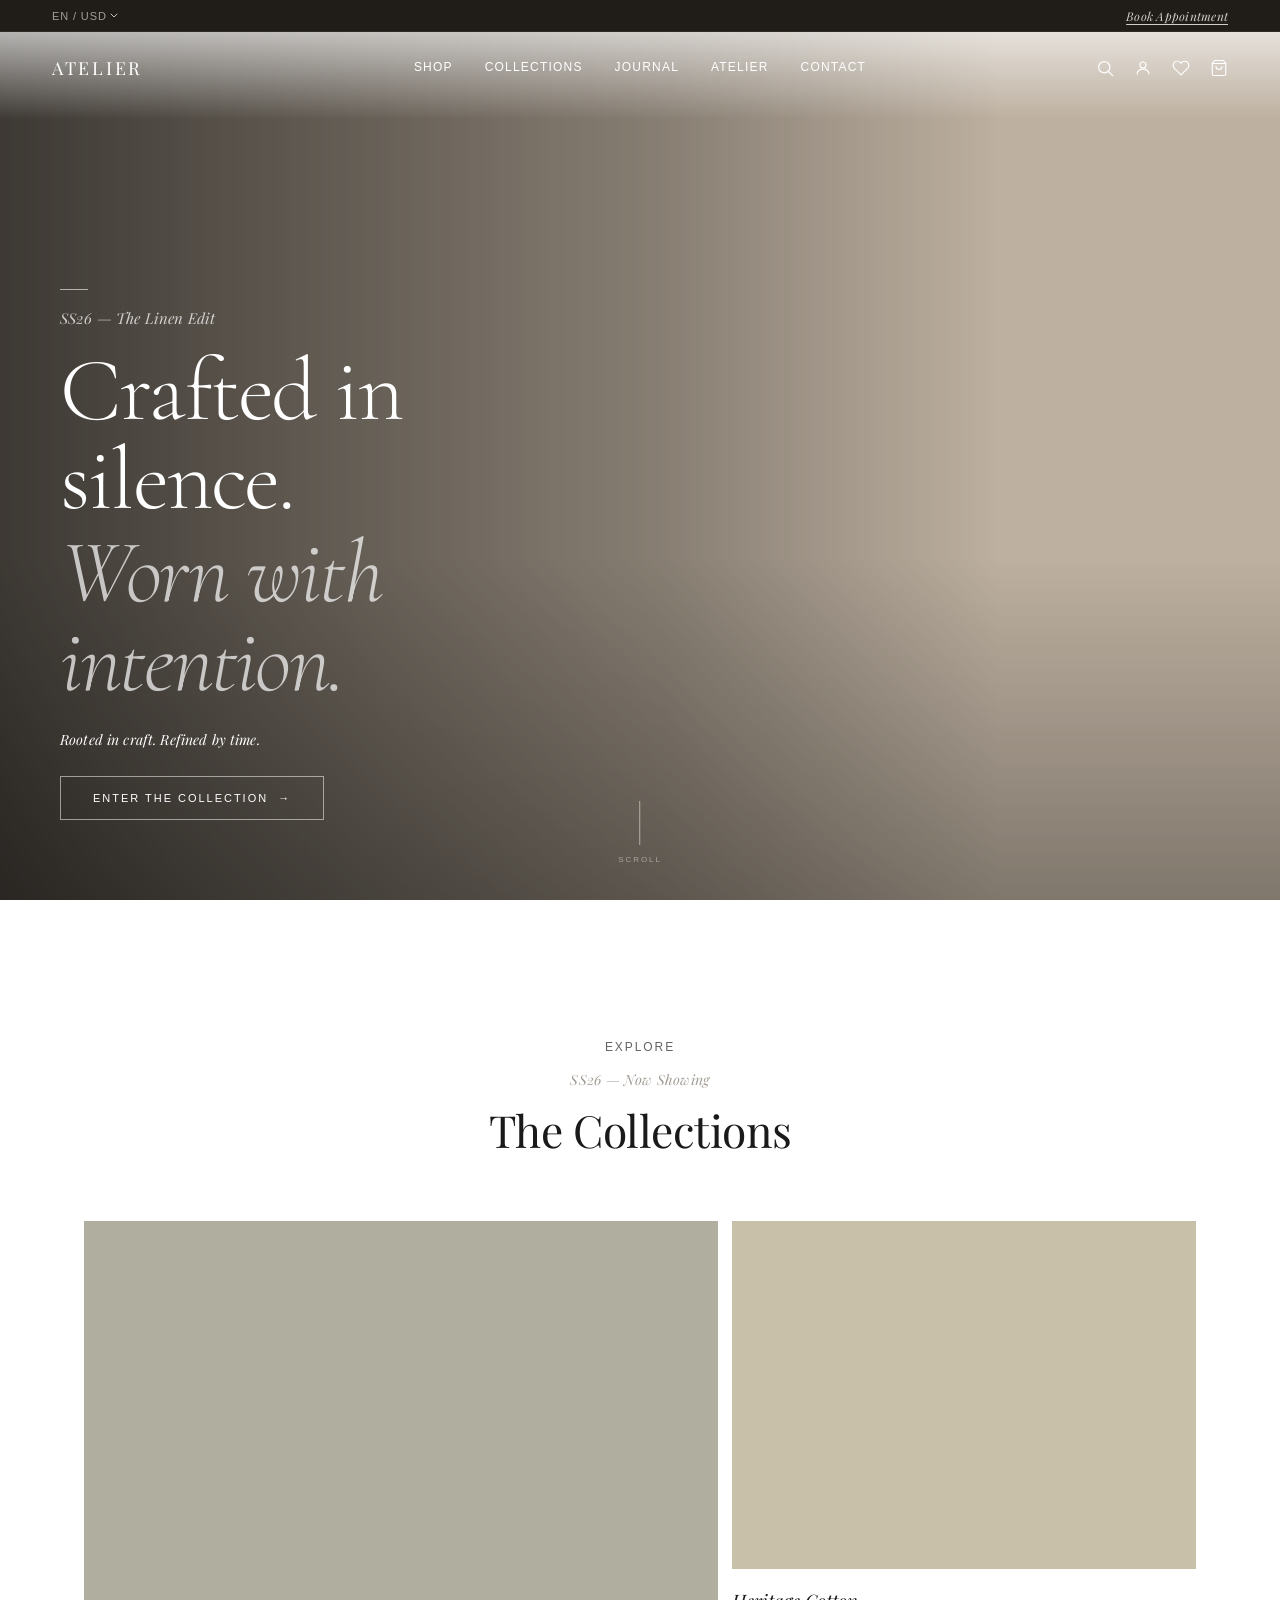
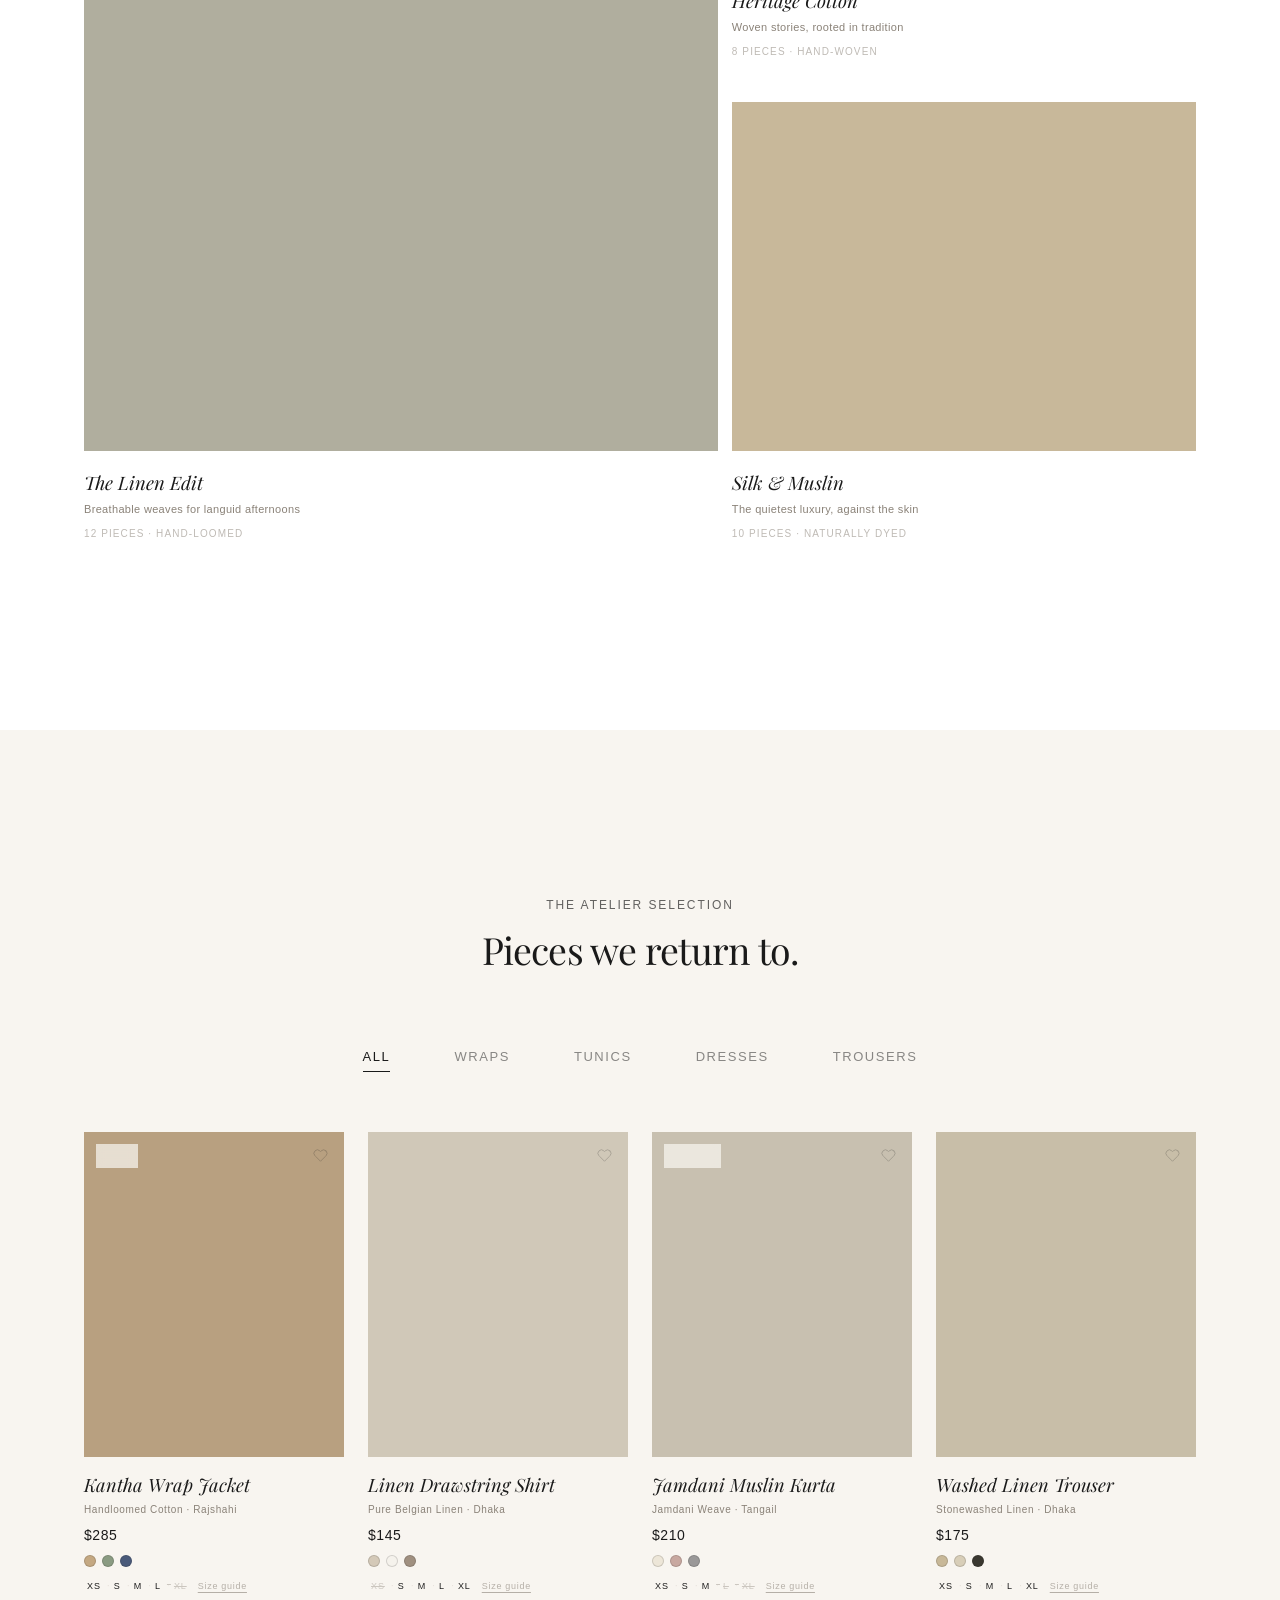
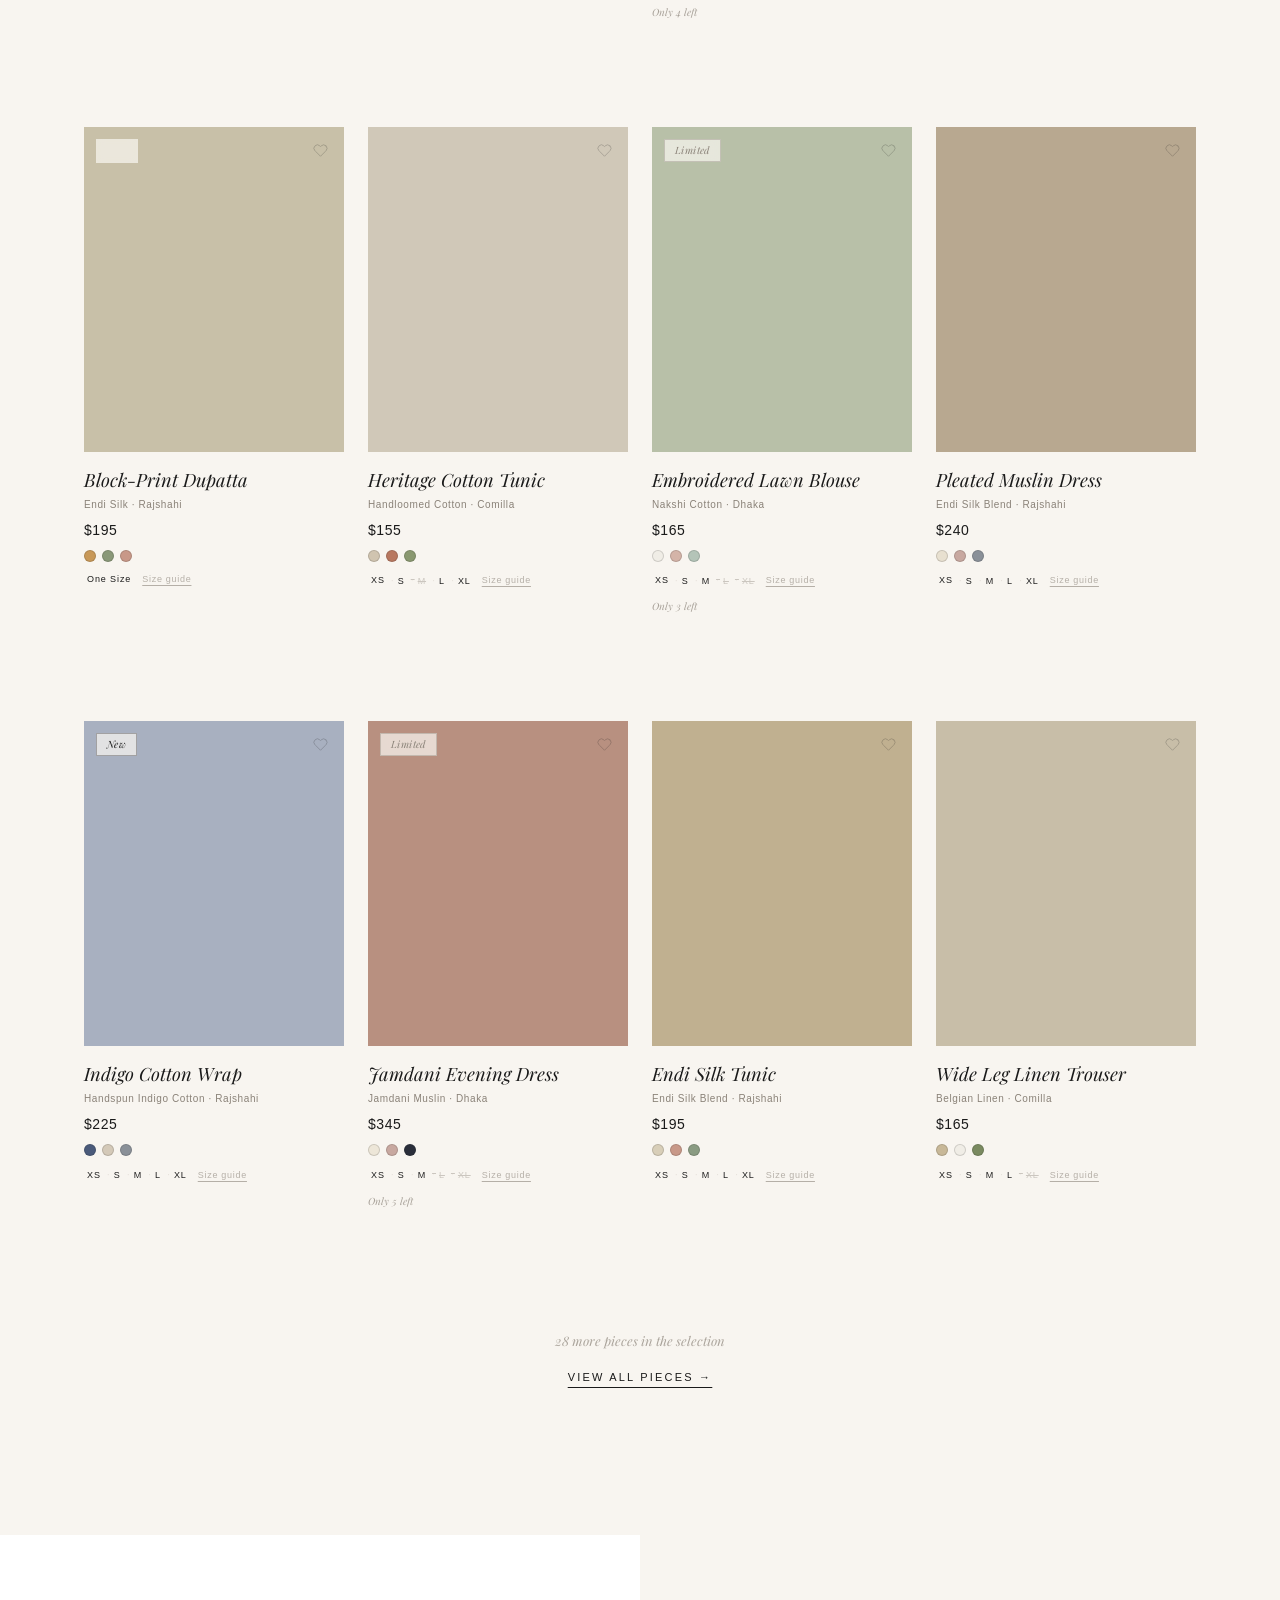
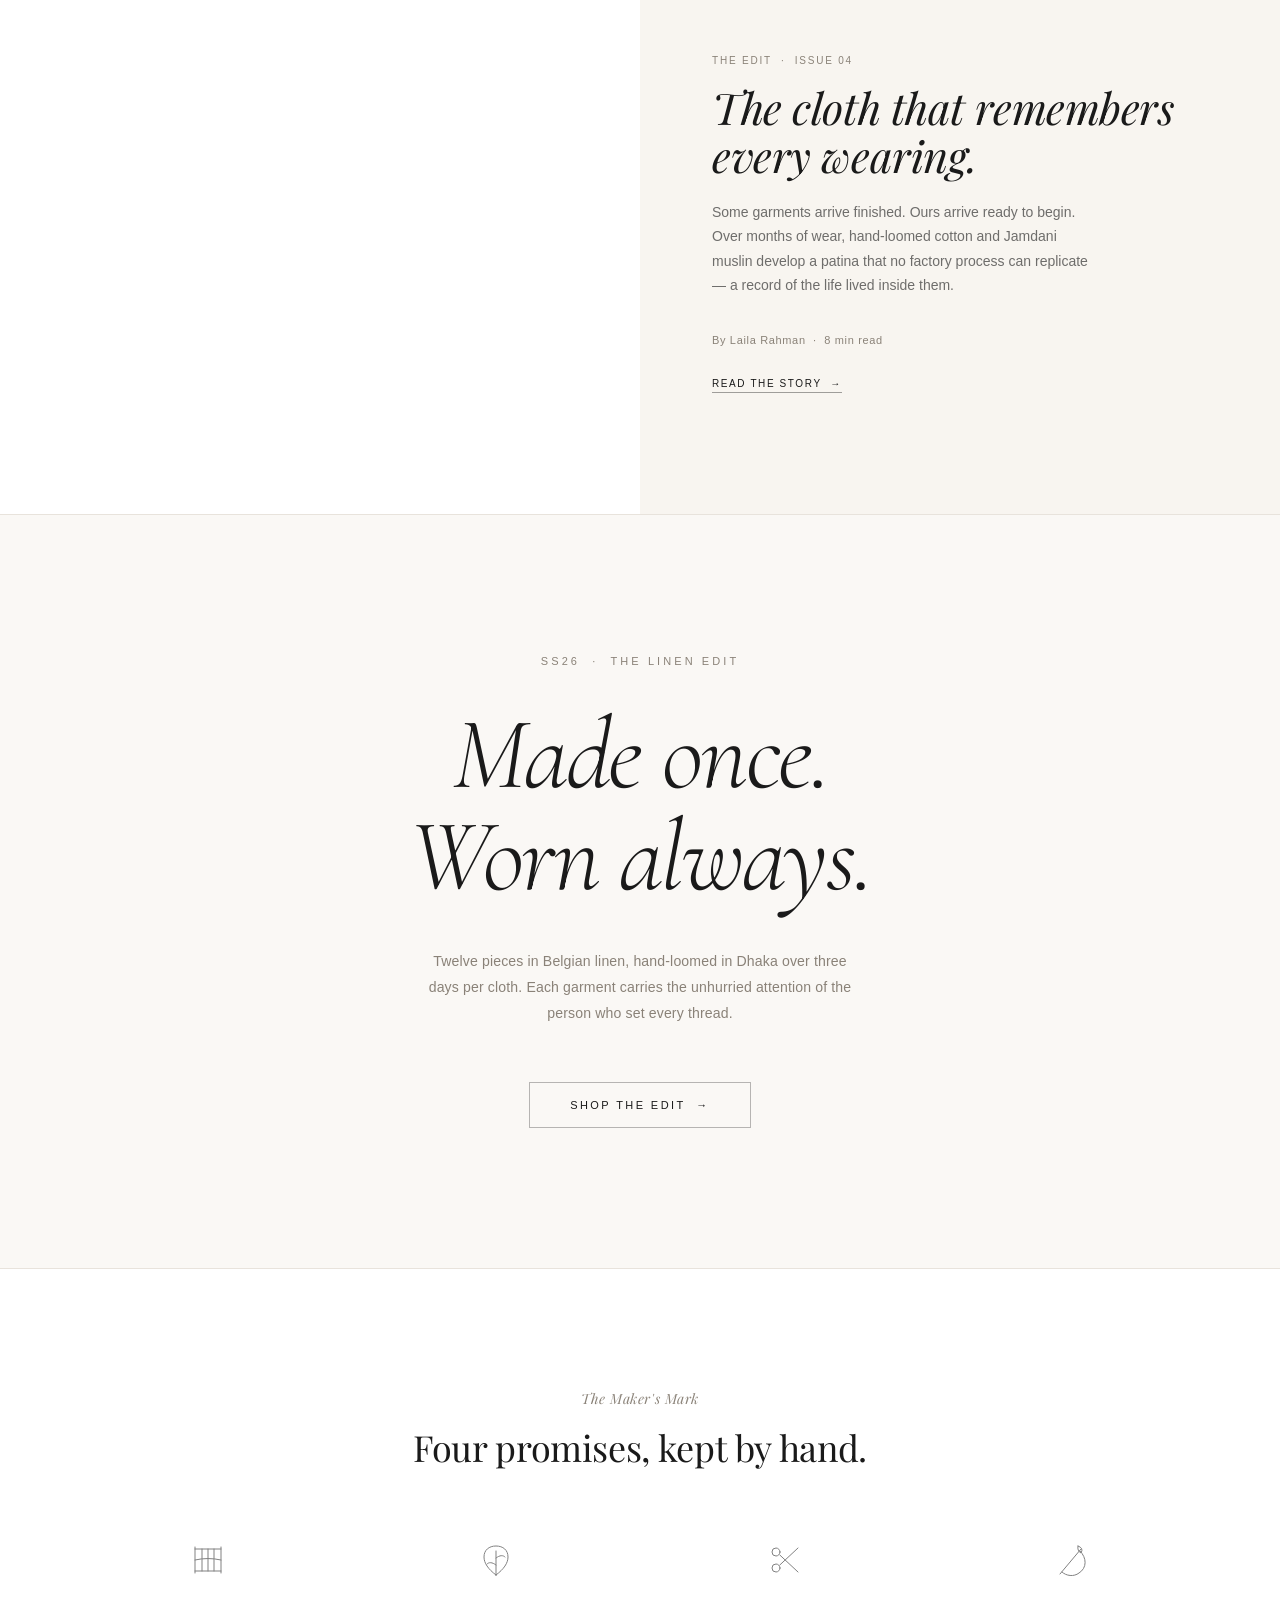
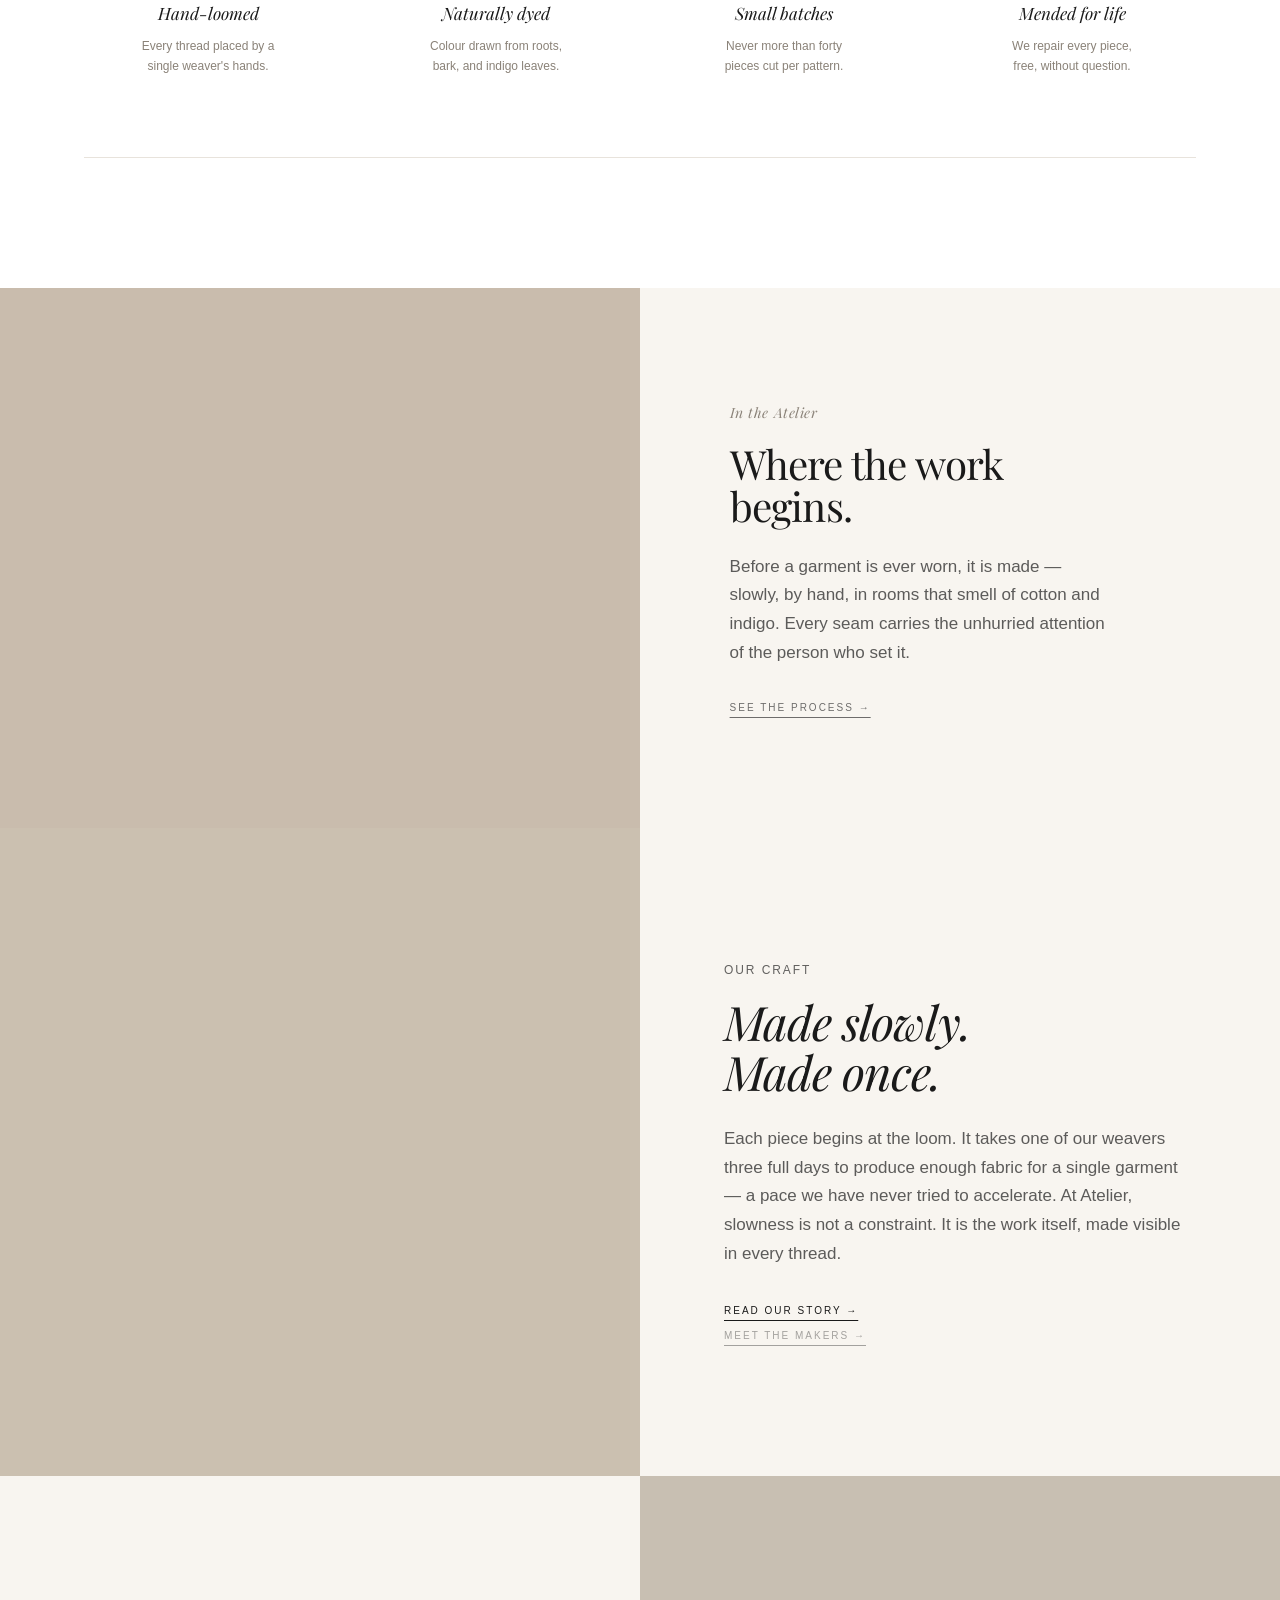
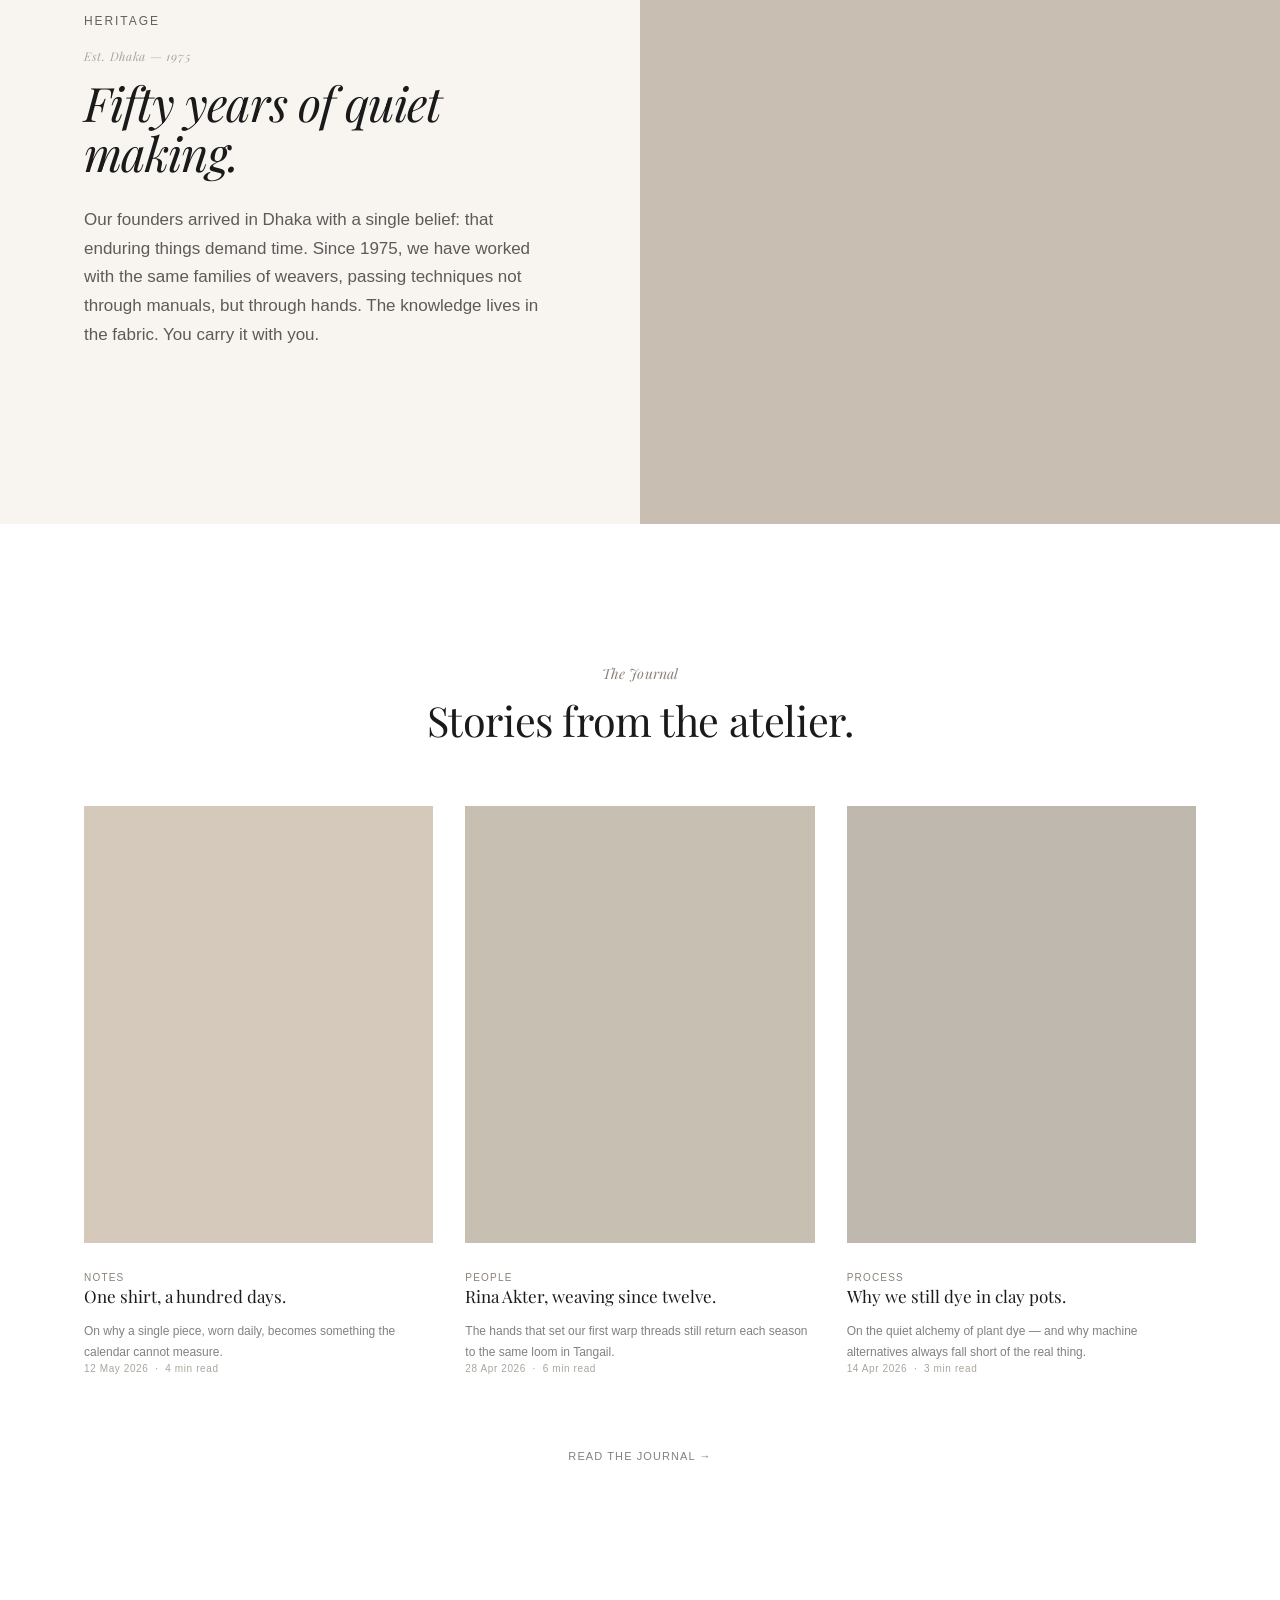
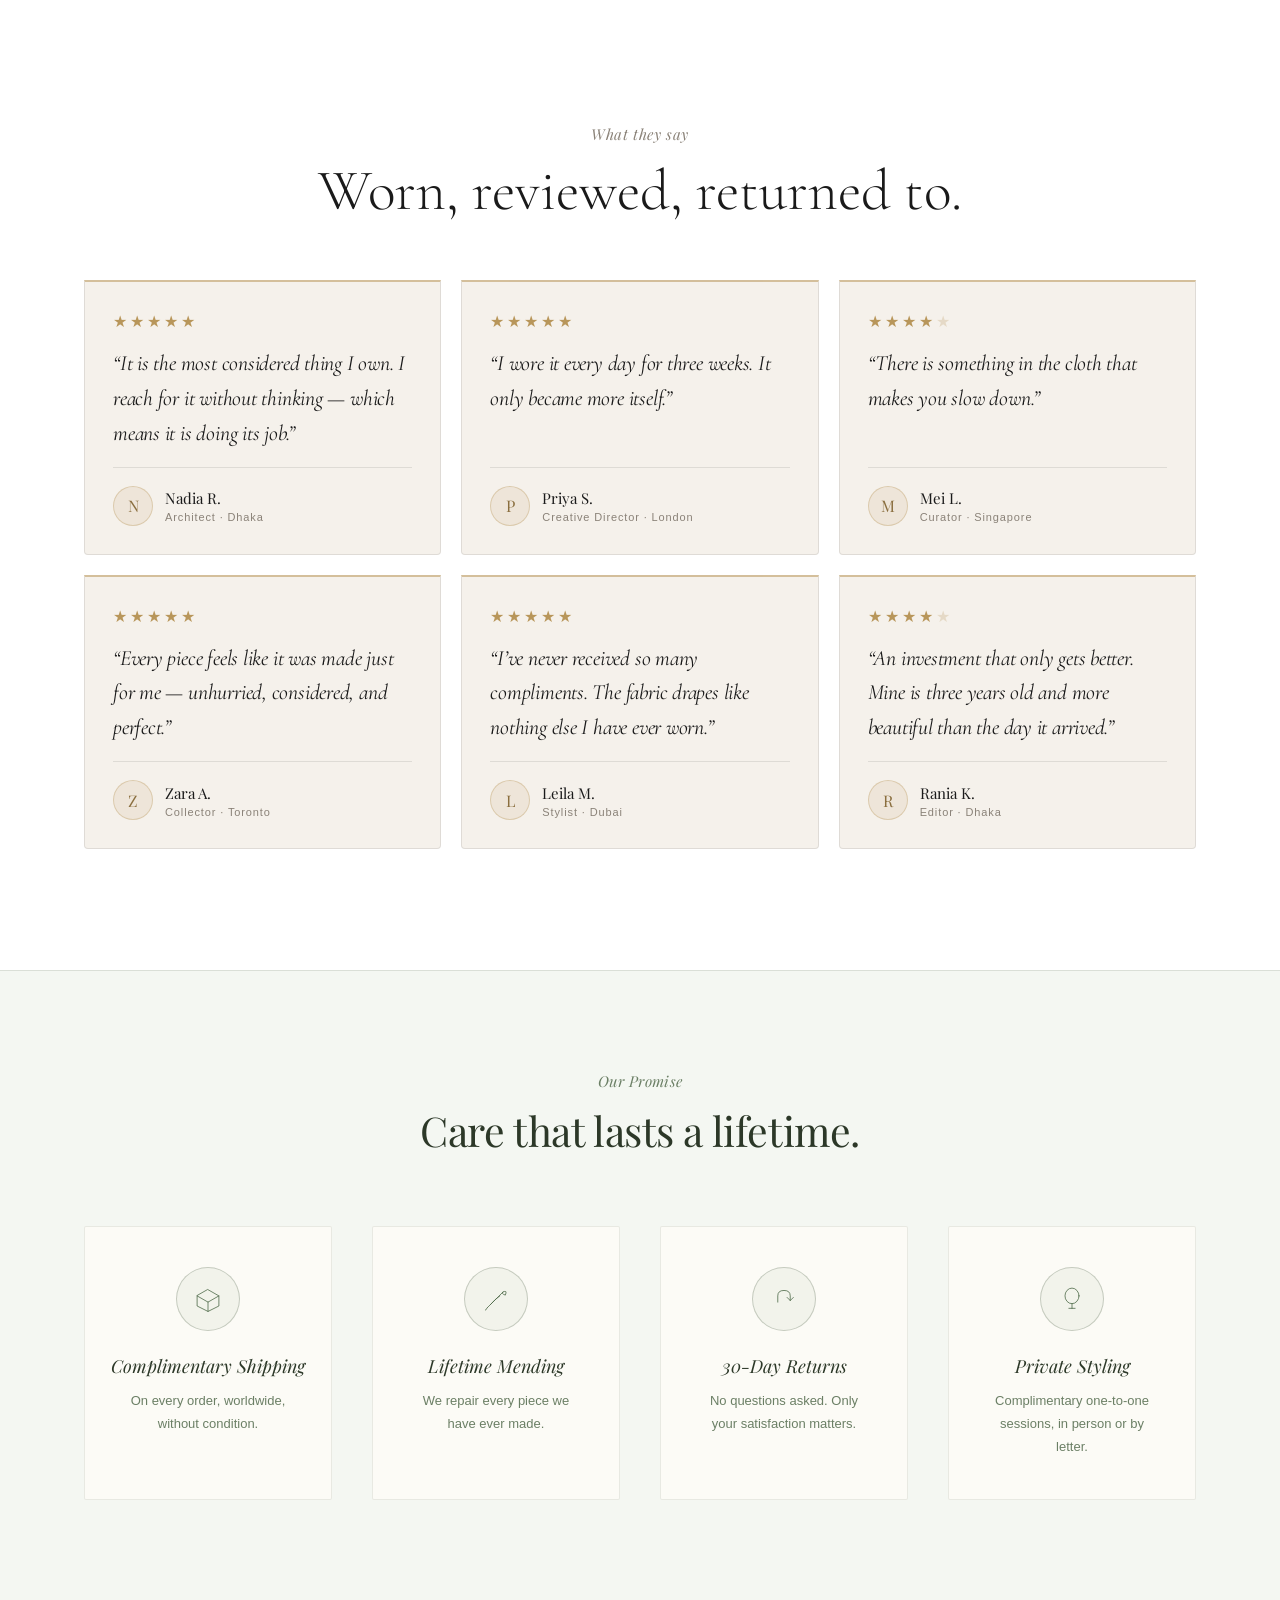
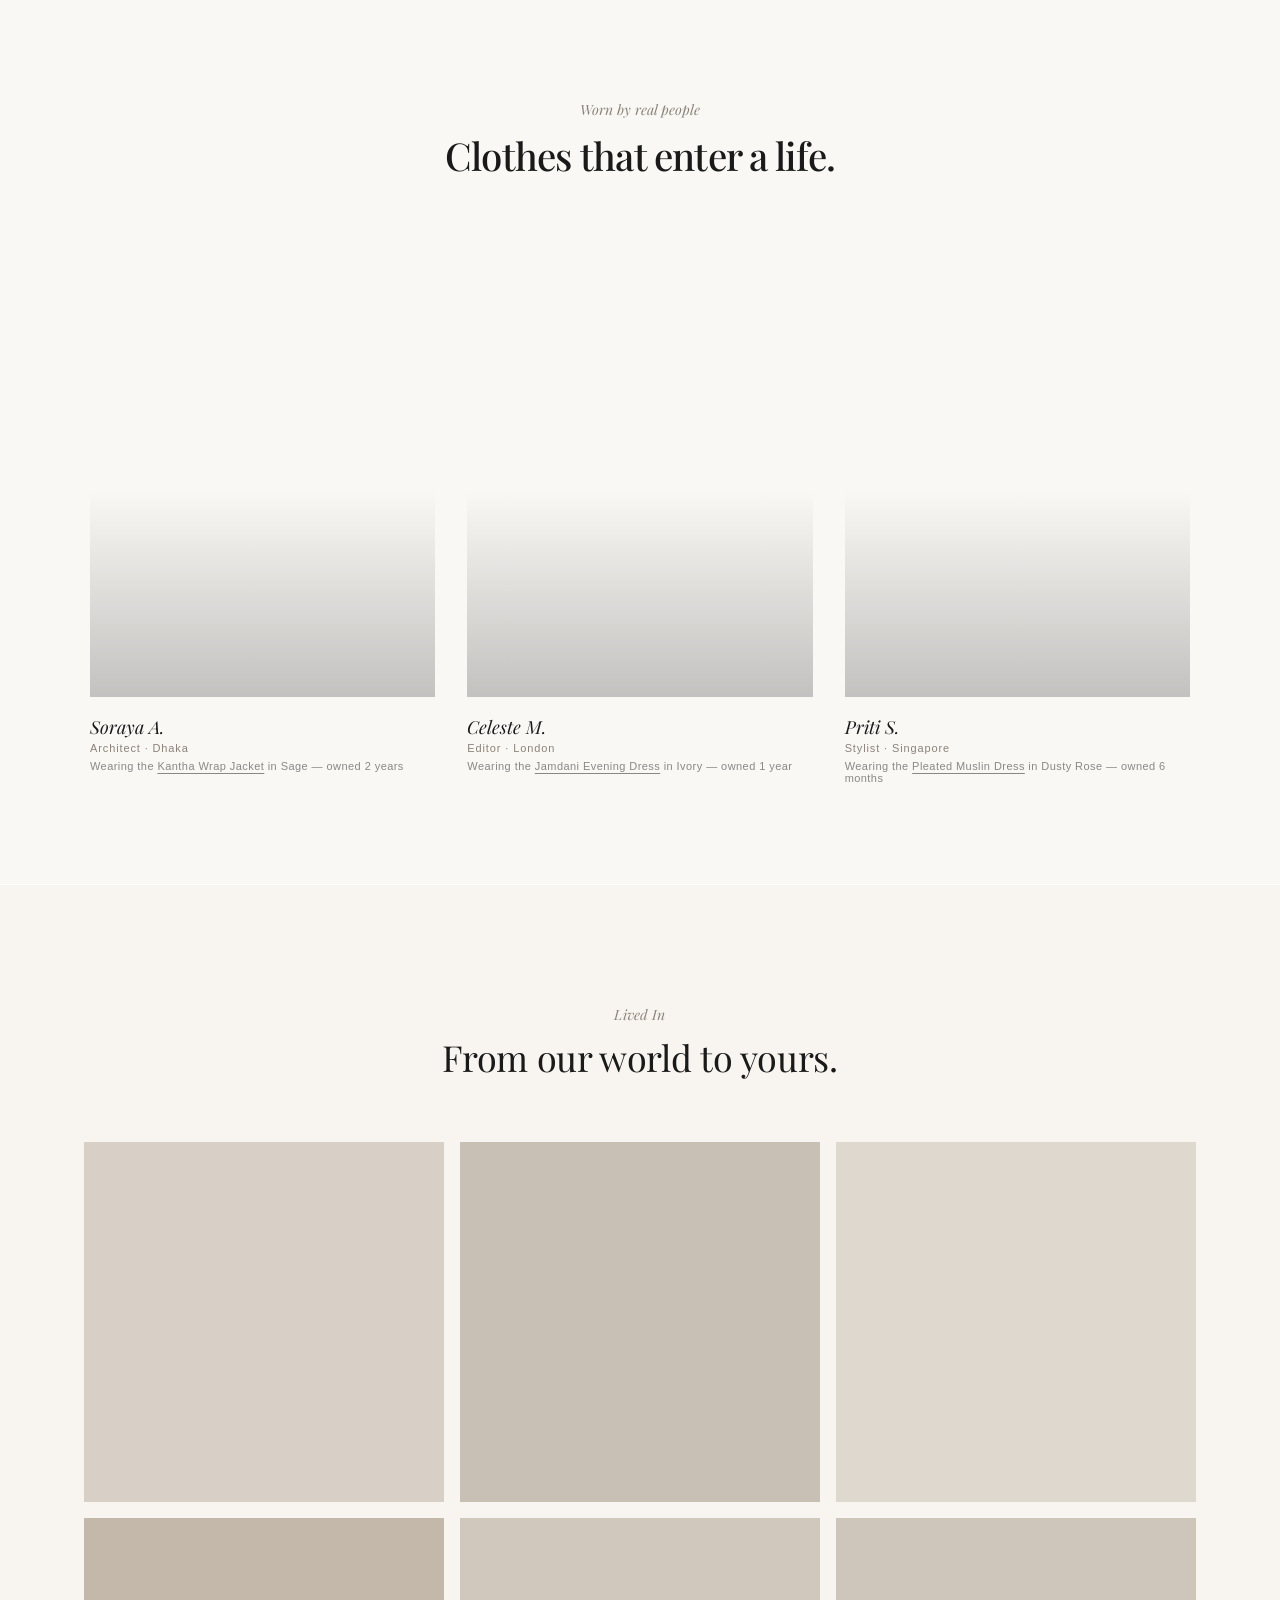
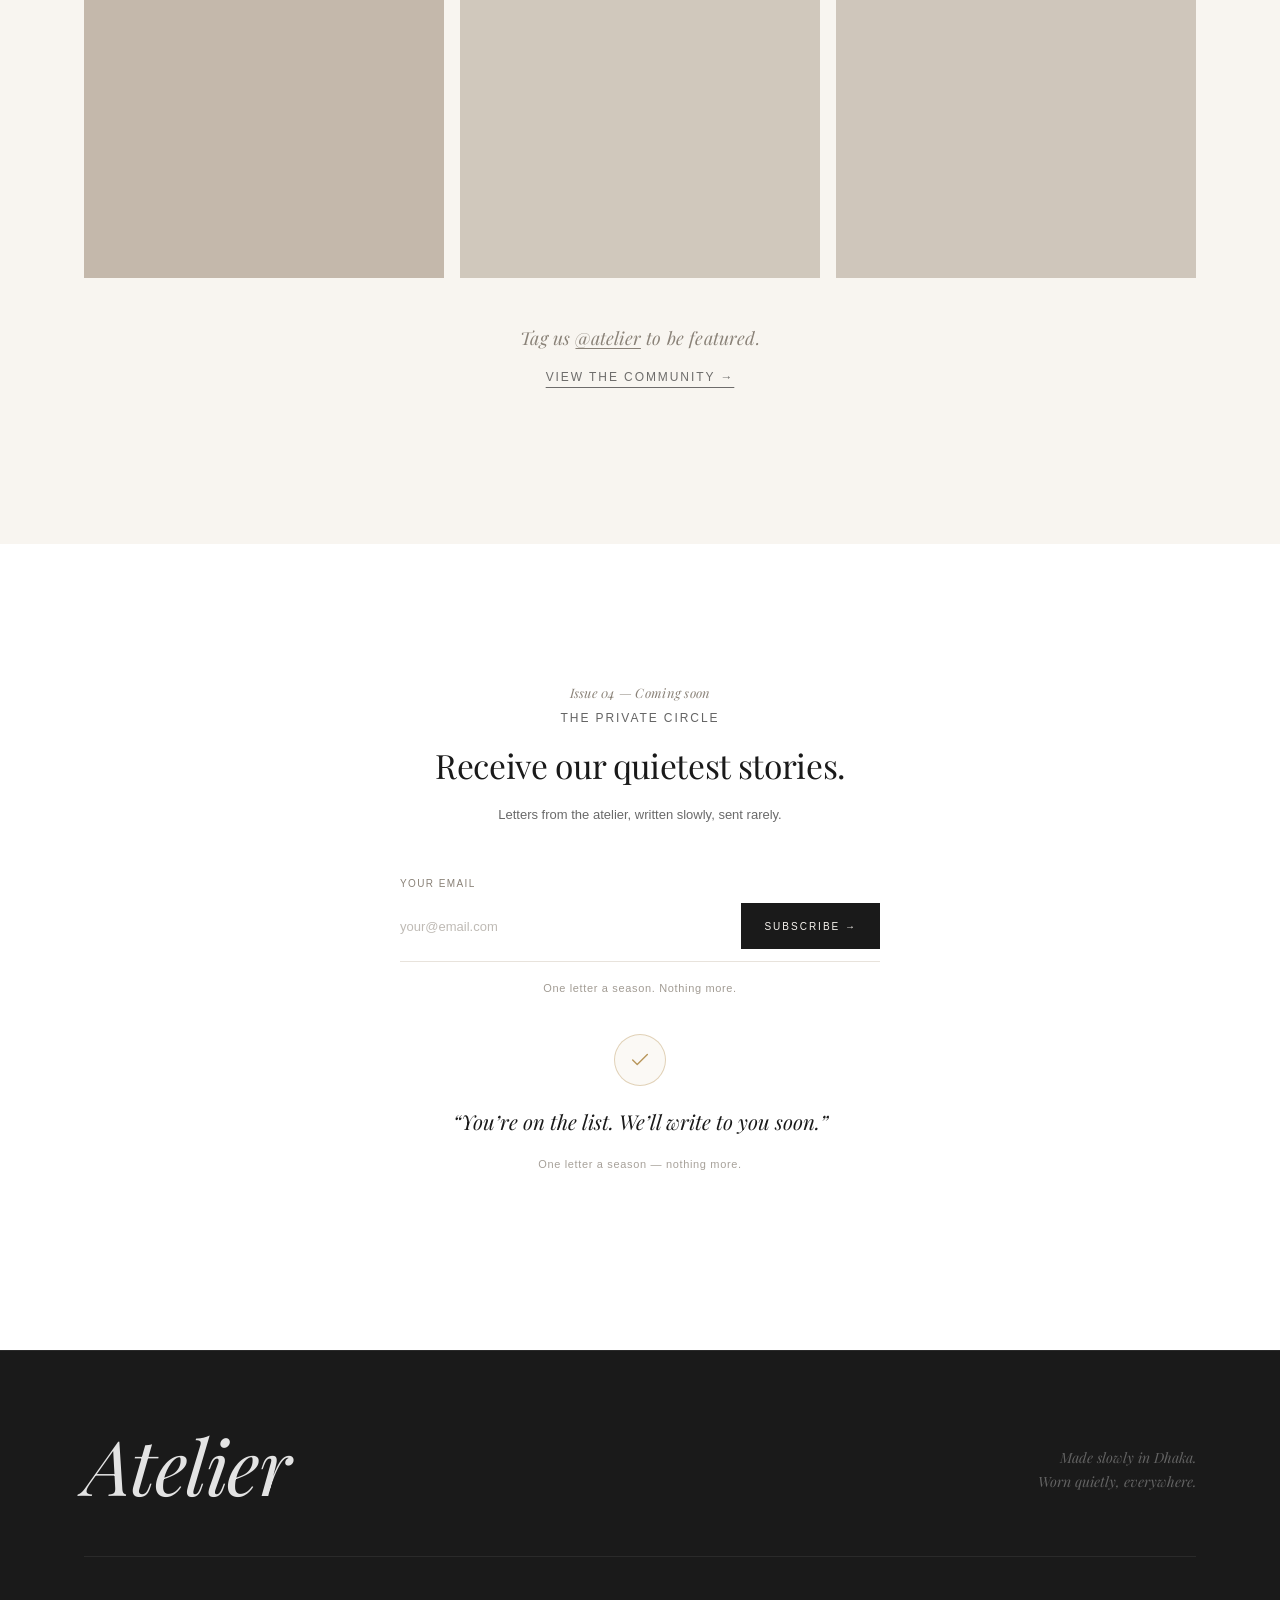
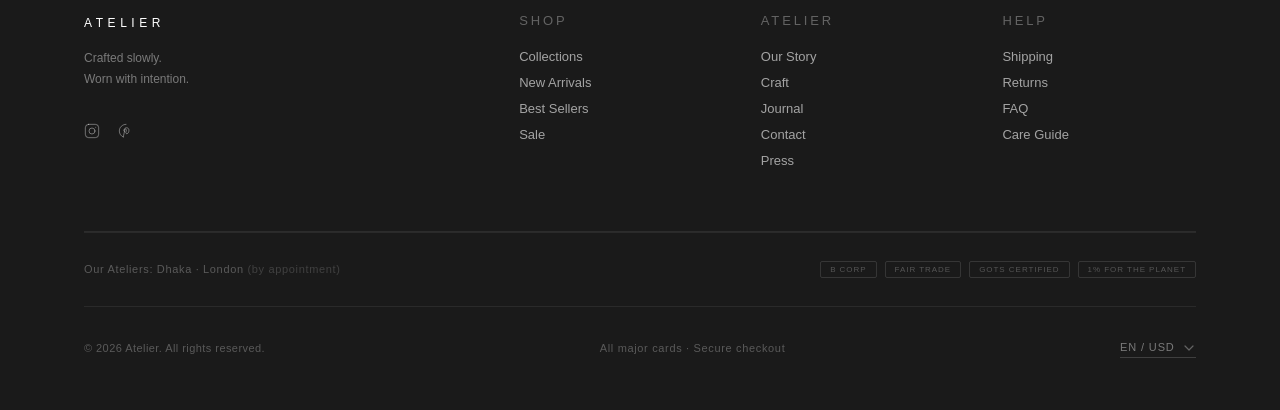
==== index.html @ 577c68bc "fix: campaign break to warm bg; invitation submit button visible Campaign Break section: - Backgroun" ====
<!DOCTYPE html>
<html lang="en">
<head>
  <meta charset="UTF-8">
  <meta name="viewport" content="width=device-width, initial-scale=1.0">
  <title>Atelier — Crafted with Intention</title>

  <!-- Playfair Display + Cormorant Garamond: editorial serifs (Google Fonts) -->
  <link rel="preconnect" href="https://fonts.googleapis.com">
  <link rel="preconnect" href="https://fonts.gstatic.com" crossorigin>
  <link href="https://fonts.googleapis.com/css2?family=Cormorant+Garamond:ital,wght@0,300;0,400;1,400&family=Playfair+Display:ital,wght@0,400;0,500;0,600;0,700;1,400;1,500;1,600;1,700&display=swap" rel="stylesheet">

  <!-- General Sans: humanist sans (Fontshare) -->
  <link rel="preconnect" href="https://api.fontshare.com">
  <link href="https://api.fontshare.com/v2/css?f[]=general-sans@300,400,500&display=swap" rel="stylesheet">

  <link rel="stylesheet" href="css/styles.css">

  <!-- Favicon — inline SVG monogram -->
  <link rel="icon" href="data:image/svg+xml,<svg xmlns='http://www.w3.org/2000/svg' viewBox='0 0 32 32'><rect width='32' height='32' fill='%231A1A1A'/><text x='50%25' y='54%25' dominant-baseline='middle' text-anchor='middle' font-family='Georgia,serif' font-size='18' font-style='italic' fill='%23F8F5F0'>A</text></svg>">

  <!-- Open Graph / Social sharing -->
  <meta property="og:type"        content="website">
  <meta property="og:title"       content="Atelier — Crafted with Intention">
  <meta property="og:description" content="South Asian artisan clothing. Hand-loomed, naturally dyed, made in small batches in Dhaka and London.">
  <meta property="og:image"       content="https://images.unsplash.com/photo-1683660107856-cdad7a562d12?auto=format&fit=crop&w=1200&h=630&q=85">
  <meta property="og:url"         content="https://atelier.co">
  <meta name="twitter:card"       content="summary_large_image">
  <meta name="twitter:title"      content="Atelier — Crafted with Intention">
  <meta name="twitter:description" content="South Asian artisan clothing. Hand-loomed, naturally dyed, made in small batches.">
  <meta name="twitter:image"      content="https://images.unsplash.com/photo-1683660107856-cdad7a562d12?auto=format&fit=crop&w=1200&h=630&q=85">
  <meta name="description"        content="South Asian artisan clothing by Atelier. Hand-loomed in Dhaka, naturally dyed, never more than forty pieces per pattern.">

  <!-- No-JS: ensure scroll-reveal elements are visible without JS -->
  <noscript>
    <style>
      .collection-tile, .product-card,
      .craft__img-col, .craft__text-col,
      .in-atelier__media, .in-atelier__content, .worn-by__item,
      .voice, .invitation__inner { opacity: 1 !important; transform: none !important; }
    </style>
  </noscript>
</head>
<body>

  <!-- ─── Utility Strip ───────────────────────────────────────
       Slides away on scroll; header stays fixed below it.
  ─────────────────────────────────────────────────────────── -->
  <div class="utility-strip" id="utility-strip" role="complementary" aria-label="Service information">

    <!-- Left: locale / currency -->
    <div class="utility-strip__col utility-strip__col--left">
      <label for="util-locale" class="sr-only">Language &amp; currency</label>
      <select class="utility-strip__select" id="util-locale">
        <option>EN / USD</option>
        <option>EN / GBP</option>
        <option>EN / SGD</option>
        <option>EN / BDT</option>
      </select>
    </div>

    <!-- Center: rotating micro-messages -->
    <div class="utility-strip__col utility-strip__col--center"
         aria-live="polite" aria-atomic="true">
      <span class="utility-strip__msg is-active">Complimentary shipping over $150</span>
      <span class="utility-strip__msg">Book a private appointment</span>
      <span class="utility-strip__msg">Visit the Atelier &mdash; Dhaka &amp; London</span>
    </div>

    <!-- Right: appointment CTA -->
    <div class="utility-strip__col utility-strip__col--right">
      <a href="#contact" class="utility-strip__appt">Book Appointment</a>
    </div>

  </div>

  <!-- ─── Site Header ──────────────────────────────────────── -->
  <header class="header" id="header" role="banner">
    <div class="header__inner">

      <!-- Wordmark -->
      <a href="/" class="header__logo" aria-label="Atelier — Return to homepage">
        ATELIER
      </a>

      <!-- Primary Nav -->
      <nav class="header__nav" aria-label="Primary navigation">
        <a href="#shop" class="header__nav-link">Shop</a>
        <a href="#collections" class="header__nav-link">Collections</a>
        <a href="#journal" class="header__nav-link">Journal</a>
        <a href="#atelier" class="header__nav-link">Atelier</a>
        <a href="#contact" class="header__nav-link">Contact</a>
      </nav>

      <!-- Action Icons -->
      <div class="header__actions">
        <!-- Search -->
        <button class="header__action" id="btn-search" aria-label="Open search" aria-expanded="false">
          <svg width="16" height="16" viewBox="0 0 24 24" fill="none" stroke="currentColor" stroke-width="1.5" stroke-linecap="round" stroke-linejoin="round" aria-hidden="true">
            <circle cx="11" cy="11" r="7.5"/>
            <path d="M17 17 L22.5 22.5"/>
          </svg>
        </button>

        <!-- Account (wrapper needed for dropdown positioning) -->
        <div class="header__action-wrap" id="account-wrap">
          <button class="header__action" id="btn-account" aria-label="My account" aria-expanded="false" aria-haspopup="true">
            <svg width="16" height="16" viewBox="0 0 24 24" fill="none" stroke="currentColor" stroke-width="1.5" stroke-linecap="round" stroke-linejoin="round" aria-hidden="true">
              <circle cx="12" cy="8" r="4"/>
              <path d="M4 20c0-3.8 3.6-6.5 8-6.5s8 2.7 8 6.5"/>
            </svg>
          </button>
          <!-- Account dropdown -->
          <div class="account-dropdown" id="account-dropdown" role="dialog" aria-label="Account options" hidden>
            <p class="account-dropdown__welcome">Hello.</p>
            <p class="account-dropdown__sub">Access your orders, wishlist &amp; atelier appointments.</p>
            <button class="account-dropdown__btn account-dropdown__btn--primary" id="open-signin" type="button">Sign In</button>
            <button class="account-dropdown__btn account-dropdown__btn--ghost" id="open-signup" type="button">Create Account</button>
          </div>
        </div>

        <!-- Wishlist -->
        <button class="header__action header__wish-btn" id="btn-wishlist" aria-label="Wishlist" aria-expanded="false">
          <svg width="16" height="16" viewBox="0 0 24 24" fill="none" stroke="currentColor" stroke-width="1.5" stroke-linecap="round" stroke-linejoin="round" aria-hidden="true">
            <path d="M20.84 4.61a5.5 5.5 0 0 0-7.78 0L12 5.67l-1.06-1.06a5.5 5.5 0 0 0-7.78 7.78l1.06 1.06L12 21.23l7.78-7.78 1.06-1.06a5.5 5.5 0 0 0 0-7.78z"/>
          </svg>
          <span class="header__wish-count" id="wish-count" aria-hidden="true" data-count="0"></span>
        </button>

        <!-- Cart -->
        <button class="header__action header__cart-btn" id="btn-cart" aria-label="Shopping bag" aria-expanded="false">
          <svg width="16" height="16" viewBox="0 0 24 24" fill="none" stroke="currentColor" stroke-width="1.5" stroke-linecap="round" stroke-linejoin="round" aria-hidden="true">
            <path d="M6 2L3 6v14a2 2 0 0 0 2 2h14a2 2 0 0 0 2-2V6l-3-4z"/>
            <line x1="3" y1="6" x2="21" y2="6"/>
            <path d="M16 10a4 4 0 0 1-8 0"/>
          </svg>
          <span class="header__cart-count" id="cart-count" aria-hidden="true" data-count="0"></span>
        </button>

        <!-- Mobile menu toggle -->
        <button class="header__toggle" id="menu-toggle" aria-label="Open navigation menu" aria-expanded="false" aria-controls="mobile-nav">
          <svg class="icon-menu" width="18" height="18" viewBox="0 0 24 24" fill="none" stroke="currentColor" stroke-width="1.5" stroke-linecap="round" aria-hidden="true">
            <line x1="3" y1="6"  x2="21" y2="6"/>
            <line x1="3" y1="12" x2="21" y2="12"/>
            <line x1="3" y1="18" x2="21" y2="18"/>
          </svg>
          <svg class="icon-close" width="18" height="18" viewBox="0 0 24 24" fill="none" stroke="currentColor" stroke-width="1.5" stroke-linecap="round" aria-hidden="true">
            <line x1="4" y1="4" x2="20" y2="20"/>
            <line x1="20" y1="4" x2="4" y2="20"/>
          </svg>
        </button>
      </div>
    </div>

    <!-- Mobile Nav (revealed when menu-open) -->
    <nav class="header__mobile-nav" id="mobile-nav" aria-label="Mobile navigation" hidden>
      <a href="#shop" class="header__mobile-link">Shop</a>
      <a href="#collections" class="header__mobile-link">Collections</a>
      <a href="#journal" class="header__mobile-link">Journal</a>
      <a href="#atelier" class="header__mobile-link">Atelier</a>
      <a href="#contact" class="header__mobile-link">Contact</a>
    </nav>
  </header>

  <!-- ─── Hero Section — Editorial Collage ────────────────────
       Two-column layout: main image (62%) · ivory panel (38%)
       Stagger: main → detail tile → text card → scroll indicator
  ─────────────────────────────────────────────────────────── -->
  <section class="hero" aria-labelledby="hero-headline" style="min-height:100vh">

    <!-- Left: primary editorial image -->
    <div class="hero__main" aria-hidden="true">
      <div class="hero__main-img" style="width:100%;height:100%;object-fit:cover;position:absolute;top:0;left:0"></div>
    </div>

    <!-- Right: ivory panel — detail tile + text card -->
    <div class="hero__aside">

      <!-- Text card — season label, headline, subline, CTA -->
      <div class="hero__card">
        <span class="hero__season">SS26 &mdash; The Linen Edit</span>
        <h1 class="hero__headline" id="hero-headline">
          Crafted in silence.<br><em>Worn with intention.</em>
        </h1>
        <p class="hero__subline">Rooted in craft. Refined by time.</p>
        <a href="#collections" class="hero__cta">Enter the Collection &nbsp;→</a>
      </div>
    </div>

    <!-- Scroll indicator — thin line + tracked label -->
    <div class="hero__scroll-indicator" aria-hidden="true">
      <span class="hero__scroll-line"></span>
      <span class="hero__scroll-label">Scroll</span>
    </div>

  </section>

  <!-- ─── Remaining page sections go here ─────────────────── -->
  <main id="main-content">

    <!-- ─── Curated Collections ──────────────────────────── -->
    <section class="collections" id="collections" aria-labelledby="collections-title">
      <div class="collections__header">
        <span class="collections__eyebrow">Explore</span>
        <em class="collections__subeyebrow">SS26 &mdash; Now Showing</em>
        <h2 class="collections__title" id="collections-title">The Collections</h2>
      </div>

      <div class="collections__grid">

        <!-- Tile 1: Feature — spans full height on left -->
        <a href="/collections/the-linen-edit" class="collection-tile collection-tile--feature">
          <div class="collection-tile__img-wrap">
            <div class="collection-tile__img collection-tile__img--linen"
                 role="img" aria-label="The Linen Edit — warm woven fabric editorial"></div>
          </div>
          <div class="collection-tile__body">
            <div class="collection-tile__text">
              <h3 class="collection-tile__name">The Linen Edit</h3>
              <p class="collection-tile__desc">Breathable weaves for languid afternoons</p>
              <p class="collection-tile__meta">12 Pieces &middot; Hand-loomed</p>
            </div>
            <span class="collection-tile__cta" aria-hidden="true">View Collection &rarr;</span>
          </div>
        </a>

        <!-- Tile 2: Heritage Cotton — top right -->
        <a href="/collections/heritage-cotton" class="collection-tile">
          <div class="collection-tile__img-wrap">
            <div class="collection-tile__img collection-tile__img--cotton"
                 role="img" aria-label="Heritage Cotton — handwoven textile editorial"></div>
          </div>
          <div class="collection-tile__body">
            <div class="collection-tile__text">
              <h3 class="collection-tile__name">Heritage Cotton</h3>
              <p class="collection-tile__desc">Woven stories, rooted in tradition</p>
              <p class="collection-tile__meta">8 Pieces &middot; Hand-woven</p>
            </div>
            <span class="collection-tile__cta" aria-hidden="true">View Collection &rarr;</span>
          </div>
        </a>

        <!-- Tile 3: Silk & Muslin — bottom right -->
        <a href="/collections/silk-muslin" class="collection-tile">
          <div class="collection-tile__img-wrap">
            <div class="collection-tile__img collection-tile__img--silk"
                 role="img" aria-label="Silk and Muslin — draping fabric editorial"></div>
          </div>
          <div class="collection-tile__body">
            <div class="collection-tile__text">
              <h3 class="collection-tile__name">Silk &amp; Muslin</h3>
              <p class="collection-tile__desc">The quietest luxury, against the skin</p>
              <p class="collection-tile__meta">10 Pieces &middot; Naturally dyed</p>
            </div>
            <span class="collection-tile__cta" aria-hidden="true">View Collection &rarr;</span>
          </div>
        </a>

      </div>
    </section>

    <!-- ─── The Atelier Selection ──────────────────────── -->
    <section class="selection" id="shop" aria-labelledby="selection-title">

      <div class="selection__header">
        <span class="selection__eyebrow">The Atelier Selection</span>
        <h2 class="selection__title" id="selection-title">Pieces we return to.</h2>
      </div>

      <!-- Filter pills -->
      <div class="selection__filters" role="group" aria-label="Filter products by category">
        <button class="selection__filter is-active" data-filter="all">All</button>
        <button class="selection__filter" data-filter="wraps">Wraps</button>
        <button class="selection__filter" data-filter="tunics">Tunics</button>
        <button class="selection__filter" data-filter="dresses">Dresses</button>
        <button class="selection__filter" data-filter="trousers">Trousers</button>
      </div>

      <div class="selection__grid">

        <!-- 1 -->
        <article class="product-card" data-category="wraps" data-id="kantha-wrap-jacket">
          <div class="product-card__img-wrap">
            <a class="product-card__media-link" href="/products/kantha-wrap-jacket" aria-label="View Kantha Wrap Jacket"></a>
            <div class="product-card__img product-img--kantha"
                 role="img" aria-label="Kantha Wrap Jacket editorial photo"></div>
            <div class="product-card__img-hover product-img-hover--kantha" aria-hidden="true"></div>
            <span class="product-card__label">New</span>
            <button class="product-card__wish" aria-label="Save Kantha Wrap Jacket to wishlist" aria-pressed="false">
              <svg width="15" height="15" viewBox="0 0 24 24" fill="none" stroke="currentColor" stroke-width="1.5" stroke-linecap="round" stroke-linejoin="round" aria-hidden="true">
                <path d="M20.84 4.61a5.5 5.5 0 0 0-7.78 0L12 5.67l-1.06-1.06a5.5 5.5 0 0 0-7.78 7.78l1.06 1.06L12 21.23l7.78-7.78 1.06-1.06a5.5 5.5 0 0 0 0-7.78z"/>
              </svg>
            </button>
          </div>
          <div class="product-card__body">
            <h3 class="product-card__name"><a href="/products/kantha-wrap-jacket">Kantha Wrap Jacket</a></h3>
            <p class="product-card__material">Handloomed Cotton &middot; Rajshahi</p>
            <p class="product-card__price">$285</p>
            <div class="product-card__swatches" aria-label="Available colours: Clay, Sage, Indigo">
              <span class="product-card__swatch" style="background:#C4A882" title="Clay"></span>
              <span class="product-card__swatch" style="background:#8A9B82" title="Sage"></span>
              <span class="product-card__swatch" style="background:#4A5A7A" title="Indigo"></span>
            </div>
            <div class="product-card__sizes" aria-label="Sizes: XS S M L available, XL unavailable">
              <span class="product-card__size">XS</span>
              <span class="product-card__size">S</span>
              <span class="product-card__size">M</span>
              <span class="product-card__size">L</span>
              <span class="product-card__size is-unavailable" aria-label="XL — sold out">XL</span>
              <button class="product-card__size-guide" type="button" aria-label="Open size guide">Size guide</button>
            </div>
            <button class="product-card__atb" aria-label="Add Kantha Wrap Jacket to bag"
                    data-id="kantha-wrap-jacket" data-name="Kantha Wrap Jacket"
                    data-material="Handloomed Cotton · Rajshahi" data-price="285"
                    data-img="product-img--kantha">Quick Add &rarr;</button>
          </div>
        </article>

        <!-- 2 -->
        <article class="product-card" data-category="tunics" data-id="linen-drawstring-shirt">
          <div class="product-card__img-wrap">
            <a class="product-card__media-link" href="/products/linen-drawstring-shirt" aria-label="View Linen Drawstring Shirt"></a>
            <div class="product-card__img product-img--linen-shirt"
                 role="img" aria-label="Linen Drawstring Shirt editorial photo"></div>
            <div class="product-card__img-hover product-img-hover--linen-shirt" aria-hidden="true"></div>
            <button class="product-card__wish" aria-label="Save Linen Drawstring Shirt to wishlist" aria-pressed="false">
              <svg width="15" height="15" viewBox="0 0 24 24" fill="none" stroke="currentColor" stroke-width="1.5" stroke-linecap="round" stroke-linejoin="round" aria-hidden="true">
                <path d="M20.84 4.61a5.5 5.5 0 0 0-7.78 0L12 5.67l-1.06-1.06a5.5 5.5 0 0 0-7.78 7.78l1.06 1.06L12 21.23l7.78-7.78 1.06-1.06a5.5 5.5 0 0 0 0-7.78z"/>
              </svg>
            </button>
          </div>
          <div class="product-card__body">
            <h3 class="product-card__name"><a href="/products/linen-drawstring-shirt">Linen Drawstring Shirt</a></h3>
            <p class="product-card__material">Pure Belgian Linen &middot; Dhaka</p>
            <p class="product-card__price">$145</p>
            <div class="product-card__swatches" aria-label="Available colours: Natural, White, Stone">
              <span class="product-card__swatch" style="background:#D4C9B8" title="Natural"></span>
              <span class="product-card__swatch" style="background:#F5F2EC" title="White"></span>
              <span class="product-card__swatch" style="background:#A09080" title="Stone"></span>
            </div>
            <div class="product-card__sizes" aria-label="Sizes: S M L XL available, XS unavailable">
              <span class="product-card__size is-unavailable" aria-label="XS — sold out">XS</span>
              <span class="product-card__size">S</span>
              <span class="product-card__size">M</span>
              <span class="product-card__size">L</span>
              <span class="product-card__size">XL</span>
              <button class="product-card__size-guide" type="button" aria-label="Open size guide">Size guide</button>
            </div>
            <button class="product-card__atb" aria-label="Add Linen Drawstring Shirt to bag"
                    data-id="linen-drawstring-shirt" data-name="Linen Drawstring Shirt"
                    data-material="Pure Belgian Linen · Dhaka" data-price="145"
                    data-img="product-img--linen-shirt">Quick Add &rarr;</button>
          </div>
        </article>

        <!-- 3 -->
        <article class="product-card" data-category="tunics" data-id="jamdani-muslin-kurta">
          <div class="product-card__img-wrap">
            <a class="product-card__media-link" href="/products/jamdani-muslin-kurta" aria-label="View Jamdani Muslin Kurta"></a>
            <div class="product-card__img product-img--muslin-kurta"
                 role="img" aria-label="Jamdani Muslin Kurta editorial photo"></div>
            <div class="product-card__img-hover product-img-hover--muslin-kurta" aria-hidden="true"></div>
            <span class="product-card__label product-card__label--limited">Limited</span>
            <button class="product-card__wish" aria-label="Save Jamdani Muslin Kurta to wishlist" aria-pressed="false">
              <svg width="15" height="15" viewBox="0 0 24 24" fill="none" stroke="currentColor" stroke-width="1.5" stroke-linecap="round" stroke-linejoin="round" aria-hidden="true">
                <path d="M20.84 4.61a5.5 5.5 0 0 0-7.78 0L12 5.67l-1.06-1.06a5.5 5.5 0 0 0-7.78 7.78l1.06 1.06L12 21.23l7.78-7.78 1.06-1.06a5.5 5.5 0 0 0 0-7.78z"/>
              </svg>
            </button>
          </div>
          <div class="product-card__body">
            <h3 class="product-card__name"><a href="/products/jamdani-muslin-kurta">Jamdani Muslin Kurta</a></h3>
            <p class="product-card__material">Jamdani Weave &middot; Tangail</p>
            <p class="product-card__price">$210</p>
            <div class="product-card__swatches" aria-label="Available colours: Ivory, Blush, Smoke">
              <span class="product-card__swatch" style="background:#EDE6D8" title="Ivory"></span>
              <span class="product-card__swatch" style="background:#C8A8A0" title="Blush"></span>
              <span class="product-card__swatch" style="background:#9A9898" title="Smoke"></span>
            </div>
            <div class="product-card__sizes" aria-label="Sizes: XS S M available, L XL unavailable">
              <span class="product-card__size">XS</span>
              <span class="product-card__size">S</span>
              <span class="product-card__size">M</span>
              <span class="product-card__size is-unavailable" aria-label="L — sold out">L</span>
              <span class="product-card__size is-unavailable" aria-label="XL — sold out">XL</span>
              <button class="product-card__size-guide" type="button" aria-label="Open size guide">Size guide</button>
            </div>
            <p class="product-card__scarcity" aria-live="polite">Only 4 left</p>
            <button class="product-card__atb" aria-label="Add Jamdani Muslin Kurta to bag"
                    data-id="jamdani-muslin-kurta" data-name="Jamdani Muslin Kurta"
                    data-material="Jamdani Weave · Tangail" data-price="210"
                    data-img="product-img--muslin-kurta">Quick Add &rarr;</button>
          </div>
        </article>

        <!-- 4 -->
        <article class="product-card" data-category="trousers" data-id="washed-linen-trouser">
          <div class="product-card__img-wrap">
            <a class="product-card__media-link" href="/products/washed-linen-trouser" aria-label="View Washed Linen Trouser"></a>
            <div class="product-card__img product-img--linen-trouser"
                 role="img" aria-label="Washed Linen Trouser editorial photo"></div>
            <div class="product-card__img-hover product-img-hover--linen-trouser" aria-hidden="true"></div>
            <button class="product-card__wish" aria-label="Save Washed Linen Trouser to wishlist" aria-pressed="false">
              <svg width="15" height="15" viewBox="0 0 24 24" fill="none" stroke="currentColor" stroke-width="1.5" stroke-linecap="round" stroke-linejoin="round" aria-hidden="true">
                <path d="M20.84 4.61a5.5 5.5 0 0 0-7.78 0L12 5.67l-1.06-1.06a5.5 5.5 0 0 0-7.78 7.78l1.06 1.06L12 21.23l7.78-7.78 1.06-1.06a5.5 5.5 0 0 0 0-7.78z"/>
              </svg>
            </button>
          </div>
          <div class="product-card__body">
            <h3 class="product-card__name"><a href="/products/washed-linen-trouser">Washed Linen Trouser</a></h3>
            <p class="product-card__material">Stonewashed Linen &middot; Dhaka</p>
            <p class="product-card__price">$175</p>
            <div class="product-card__swatches" aria-label="Available colours: Sand, Ecru, Charcoal">
              <span class="product-card__swatch" style="background:#C8B898" title="Sand"></span>
              <span class="product-card__swatch" style="background:#D8CEB8" title="Ecru"></span>
              <span class="product-card__swatch" style="background:#3A3830" title="Charcoal"></span>
            </div>
            <div class="product-card__sizes" aria-label="All sizes available">
              <span class="product-card__size">XS</span>
              <span class="product-card__size">S</span>
              <span class="product-card__size">M</span>
              <span class="product-card__size">L</span>
              <span class="product-card__size">XL</span>
              <button class="product-card__size-guide" type="button" aria-label="Open size guide">Size guide</button>
            </div>
            <button class="product-card__atb" aria-label="Add Washed Linen Trouser to bag"
                    data-id="washed-linen-trouser" data-name="Washed Linen Trouser"
                    data-material="Stonewashed Linen · Dhaka" data-price="175"
                    data-img="product-img--linen-trouser">Quick Add &rarr;</button>
          </div>
        </article>

        <!-- 5 -->
        <article class="product-card" data-category="wraps" data-id="block-print-dupatta">
          <div class="product-card__img-wrap">
            <a class="product-card__media-link" href="/products/block-print-dupatta" aria-label="View Block-Print Dupatta"></a>
            <div class="product-card__img product-img--dupatta"
                 role="img" aria-label="Block-Print Dupatta editorial photo"></div>
            <div class="product-card__img-hover product-img-hover--dupatta" aria-hidden="true"></div>
            <span class="product-card__label">New</span>
            <button class="product-card__wish" aria-label="Save Block-Print Dupatta to wishlist" aria-pressed="false">
              <svg width="15" height="15" viewBox="0 0 24 24" fill="none" stroke="currentColor" stroke-width="1.5" stroke-linecap="round" stroke-linejoin="round" aria-hidden="true">
                <path d="M20.84 4.61a5.5 5.5 0 0 0-7.78 0L12 5.67l-1.06-1.06a5.5 5.5 0 0 0-7.78 7.78l1.06 1.06L12 21.23l7.78-7.78 1.06-1.06a5.5 5.5 0 0 0 0-7.78z"/>
              </svg>
            </button>
          </div>
          <div class="product-card__body">
            <h3 class="product-card__name"><a href="/products/block-print-dupatta">Block-Print Dupatta</a></h3>
            <p class="product-card__material">Endi Silk &middot; Rajshahi</p>
            <p class="product-card__price">$195</p>
            <div class="product-card__swatches" aria-label="Available colours: Amber, Sage, Rose">
              <span class="product-card__swatch" style="background:#C89858" title="Amber"></span>
              <span class="product-card__swatch" style="background:#8A9878" title="Sage"></span>
              <span class="product-card__swatch" style="background:#C89888" title="Rose"></span>
            </div>
            <div class="product-card__sizes" aria-label="One size">
              <span class="product-card__size">One Size</span>
              <button class="product-card__size-guide" type="button" aria-label="Open size guide">Size guide</button>
            </div>
            <button class="product-card__atb" aria-label="Add Block-Print Dupatta to bag"
                    data-id="block-print-dupatta" data-name="Block-Print Dupatta"
                    data-material="Endi Silk · Rajshahi" data-price="195"
                    data-img="product-img--dupatta">Quick Add &rarr;</button>
          </div>
        </article>

        <!-- 6 -->
        <article class="product-card" data-category="tunics" data-id="heritage-cotton-tunic">
          <div class="product-card__img-wrap">
            <a class="product-card__media-link" href="/products/heritage-cotton-tunic" aria-label="View Heritage Cotton Tunic"></a>
            <div class="product-card__img product-img--tunic"
                 role="img" aria-label="Heritage Cotton Tunic editorial photo"></div>
            <div class="product-card__img-hover product-img-hover--tunic" aria-hidden="true"></div>
            <button class="product-card__wish" aria-label="Save Heritage Cotton Tunic to wishlist" aria-pressed="false">
              <svg width="15" height="15" viewBox="0 0 24 24" fill="none" stroke="currentColor" stroke-width="1.5" stroke-linecap="round" stroke-linejoin="round" aria-hidden="true">
                <path d="M20.84 4.61a5.5 5.5 0 0 0-7.78 0L12 5.67l-1.06-1.06a5.5 5.5 0 0 0-7.78 7.78l1.06 1.06L12 21.23l7.78-7.78 1.06-1.06a5.5 5.5 0 0 0 0-7.78z"/>
              </svg>
            </button>
          </div>
          <div class="product-card__body">
            <h3 class="product-card__name"><a href="/products/heritage-cotton-tunic">Heritage Cotton Tunic</a></h3>
            <p class="product-card__material">Handloomed Cotton &middot; Comilla</p>
            <p class="product-card__price">$155</p>
            <div class="product-card__swatches" aria-label="Available colours: Natural, Terracotta, Green">
              <span class="product-card__swatch" style="background:#D0C4B0" title="Natural"></span>
              <span class="product-card__swatch" style="background:#B87860" title="Terracotta"></span>
              <span class="product-card__swatch" style="background:#8A9870" title="Green"></span>
            </div>
            <div class="product-card__sizes" aria-label="Sizes: XS S L XL available, M unavailable">
              <span class="product-card__size">XS</span>
              <span class="product-card__size">S</span>
              <span class="product-card__size is-unavailable" aria-label="M — sold out">M</span>
              <span class="product-card__size">L</span>
              <span class="product-card__size">XL</span>
              <button class="product-card__size-guide" type="button" aria-label="Open size guide">Size guide</button>
            </div>
            <button class="product-card__atb" aria-label="Add Heritage Cotton Tunic to bag"
                    data-id="heritage-cotton-tunic" data-name="Heritage Cotton Tunic"
                    data-material="Handloomed Cotton · Comilla" data-price="155"
                    data-img="product-img--tunic">Quick Add &rarr;</button>
          </div>
        </article>

        <!-- 7 -->
        <article class="product-card" data-category="tunics" data-id="embroidered-lawn-blouse">
          <div class="product-card__img-wrap">
            <a class="product-card__media-link" href="/products/embroidered-lawn-blouse" aria-label="View Embroidered Lawn Blouse"></a>
            <div class="product-card__img product-img--lawn"
                 role="img" aria-label="Embroidered Lawn Blouse editorial photo"></div>
            <div class="product-card__img-hover product-img-hover--lawn" aria-hidden="true"></div>
            <span class="product-card__label product-card__label--limited">Limited</span>
            <button class="product-card__wish" aria-label="Save Embroidered Lawn Blouse to wishlist" aria-pressed="false">
              <svg width="15" height="15" viewBox="0 0 24 24" fill="none" stroke="currentColor" stroke-width="1.5" stroke-linecap="round" stroke-linejoin="round" aria-hidden="true">
                <path d="M20.84 4.61a5.5 5.5 0 0 0-7.78 0L12 5.67l-1.06-1.06a5.5 5.5 0 0 0-7.78 7.78l1.06 1.06L12 21.23l7.78-7.78 1.06-1.06a5.5 5.5 0 0 0 0-7.78z"/>
              </svg>
            </button>
          </div>
          <div class="product-card__body">
            <h3 class="product-card__name"><a href="/products/embroidered-lawn-blouse">Embroidered Lawn Blouse</a></h3>
            <p class="product-card__material">Nakshi Cotton &middot; Dhaka</p>
            <p class="product-card__price">$165</p>
            <div class="product-card__swatches" aria-label="Available colours: White, Blush, Mint">
              <span class="product-card__swatch" style="background:#F0EDE6" title="White"></span>
              <span class="product-card__swatch" style="background:#D4B4A8" title="Blush"></span>
              <span class="product-card__swatch" style="background:#B4C4B8" title="Mint"></span>
            </div>
            <div class="product-card__sizes" aria-label="Sizes: XS S M available, L XL unavailable">
              <span class="product-card__size">XS</span>
              <span class="product-card__size">S</span>
              <span class="product-card__size">M</span>
              <span class="product-card__size is-unavailable" aria-label="L — sold out">L</span>
              <span class="product-card__size is-unavailable" aria-label="XL — sold out">XL</span>
              <button class="product-card__size-guide" type="button" aria-label="Open size guide">Size guide</button>
            </div>
            <p class="product-card__scarcity" aria-live="polite">Only 3 left</p>
            <button class="product-card__atb" aria-label="Add Embroidered Lawn Blouse to bag"
                    data-id="embroidered-lawn-blouse" data-name="Embroidered Lawn Blouse"
                    data-material="Nakshi Cotton · Dhaka" data-price="165"
                    data-img="product-img--lawn">Quick Add &rarr;</button>
          </div>
        </article>

        <!-- 8 -->
        <article class="product-card" data-category="dresses" data-id="pleated-muslin-dress">
          <div class="product-card__img-wrap">
            <a class="product-card__media-link" href="/products/pleated-muslin-dress" aria-label="View Pleated Muslin Dress"></a>
            <div class="product-card__img product-img--muslin-dress"
                 role="img" aria-label="Pleated Muslin Dress editorial photo"></div>
            <div class="product-card__img-hover product-img-hover--muslin-dress" aria-hidden="true"></div>
            <button class="product-card__wish" aria-label="Save Pleated Muslin Dress to wishlist" aria-pressed="false">
              <svg width="15" height="15" viewBox="0 0 24 24" fill="none" stroke="currentColor" stroke-width="1.5" stroke-linecap="round" stroke-linejoin="round" aria-hidden="true">
                <path d="M20.84 4.61a5.5 5.5 0 0 0-7.78 0L12 5.67l-1.06-1.06a5.5 5.5 0 0 0-7.78 7.78l1.06 1.06L12 21.23l7.78-7.78 1.06-1.06a5.5 5.5 0 0 0 0-7.78z"/>
              </svg>
            </button>
          </div>
          <div class="product-card__body">
            <h3 class="product-card__name"><a href="/products/pleated-muslin-dress">Pleated Muslin Dress</a></h3>
            <p class="product-card__material">Endi Silk Blend &middot; Rajshahi</p>
            <p class="product-card__price">$240</p>
            <div class="product-card__swatches" aria-label="Available colours: Ivory, Dusty Rose, Slate">
              <span class="product-card__swatch" style="background:#E8E0D0" title="Ivory"></span>
              <span class="product-card__swatch" style="background:#C8A8A0" title="Dusty Rose"></span>
              <span class="product-card__swatch" style="background:#8A9098" title="Slate"></span>
            </div>
            <div class="product-card__sizes" aria-label="All sizes available">
              <span class="product-card__size">XS</span>
              <span class="product-card__size">S</span>
              <span class="product-card__size">M</span>
              <span class="product-card__size">L</span>
              <span class="product-card__size">XL</span>
              <button class="product-card__size-guide" type="button" aria-label="Open size guide">Size guide</button>
            </div>
            <button class="product-card__atb" aria-label="Add Pleated Muslin Dress to bag"
                    data-id="pleated-muslin-dress" data-name="Pleated Muslin Dress"
                    data-material="Endi Silk Blend · Rajshahi" data-price="240"
                    data-img="product-img--muslin-dress">Quick Add &rarr;</button>
          </div>
        </article>

        <!-- 9 -->
        <article class="product-card" data-category="wraps" data-id="indigo-cotton-wrap">
          <div class="product-card__img-wrap">
            <a class="product-card__media-link" href="/products/indigo-cotton-wrap" aria-label="View Indigo Cotton Wrap"></a>
            <div class="product-card__img product-img--indigo-wrap"
                 role="img" aria-label="Indigo Cotton Wrap editorial photo"></div>
            <div class="product-card__img-hover product-img-hover--indigo-wrap" aria-hidden="true"></div>
            <span class="product-card__label">New</span>
            <button class="product-card__wish" aria-label="Save Indigo Cotton Wrap to wishlist" aria-pressed="false">
              <svg width="15" height="15" viewBox="0 0 24 24" fill="none" stroke="currentColor" stroke-width="1.5" stroke-linecap="round" stroke-linejoin="round" aria-hidden="true">
                <path d="M20.84 4.61a5.5 5.5 0 0 0-7.78 0L12 5.67l-1.06-1.06a5.5 5.5 0 0 0-7.78 7.78l1.06 1.06L12 21.23l7.78-7.78 1.06-1.06a5.5 5.5 0 0 0 0-7.78z"/>
              </svg>
            </button>
          </div>
          <div class="product-card__body">
            <h3 class="product-card__name"><a href="/products/indigo-cotton-wrap">Indigo Cotton Wrap</a></h3>
            <p class="product-card__material">Handspun Indigo Cotton &middot; Rajshahi</p>
            <p class="product-card__price">$225</p>
            <div class="product-card__swatches" aria-label="Available colours: Indigo, Natural, Slate">
              <span class="product-card__swatch" style="background:#4A5A7A" title="Indigo"></span>
              <span class="product-card__swatch" style="background:#D4C9B8" title="Natural"></span>
              <span class="product-card__swatch" style="background:#8A9098" title="Slate"></span>
            </div>
            <div class="product-card__sizes" aria-label="All sizes available">
              <span class="product-card__size">XS</span>
              <span class="product-card__size">S</span>
              <span class="product-card__size">M</span>
              <span class="product-card__size">L</span>
              <span class="product-card__size">XL</span>
              <button class="product-card__size-guide" type="button" aria-label="Open size guide">Size guide</button>
            </div>
            <button class="product-card__atb" aria-label="Add Indigo Cotton Wrap to bag"
                    data-id="indigo-cotton-wrap" data-name="Indigo Cotton Wrap"
                    data-material="Handspun Indigo Cotton · Rajshahi" data-price="225"
                    data-img="product-img--indigo-wrap">Quick Add &rarr;</button>
          </div>
        </article>

        <!-- 10 -->
        <article class="product-card" data-category="dresses" data-id="jamdani-evening-dress">
          <div class="product-card__img-wrap">
            <a class="product-card__media-link" href="/products/jamdani-evening-dress" aria-label="View Jamdani Evening Dress"></a>
            <div class="product-card__img product-img--jamdani-evening"
                 role="img" aria-label="Jamdani Evening Dress editorial photo"></div>
            <div class="product-card__img-hover product-img-hover--jamdani-evening" aria-hidden="true"></div>
            <span class="product-card__label product-card__label--limited">Limited</span>
            <button class="product-card__wish" aria-label="Save Jamdani Evening Dress to wishlist" aria-pressed="false">
              <svg width="15" height="15" viewBox="0 0 24 24" fill="none" stroke="currentColor" stroke-width="1.5" stroke-linecap="round" stroke-linejoin="round" aria-hidden="true">
                <path d="M20.84 4.61a5.5 5.5 0 0 0-7.78 0L12 5.67l-1.06-1.06a5.5 5.5 0 0 0-7.78 7.78l1.06 1.06L12 21.23l7.78-7.78 1.06-1.06a5.5 5.5 0 0 0 0-7.78z"/>
              </svg>
            </button>
          </div>
          <div class="product-card__body">
            <h3 class="product-card__name"><a href="/products/jamdani-evening-dress">Jamdani Evening Dress</a></h3>
            <p class="product-card__material">Jamdani Muslin &middot; Dhaka</p>
            <p class="product-card__price">$345</p>
            <div class="product-card__swatches" aria-label="Available colours: Ivory, Blush, Midnight">
              <span class="product-card__swatch" style="background:#EDE6D8" title="Ivory"></span>
              <span class="product-card__swatch" style="background:#C8A8A0" title="Blush"></span>
              <span class="product-card__swatch" style="background:#2A2E3A" title="Midnight"></span>
            </div>
            <div class="product-card__sizes" aria-label="Sizes: XS S M available, L XL unavailable">
              <span class="product-card__size">XS</span>
              <span class="product-card__size">S</span>
              <span class="product-card__size">M</span>
              <span class="product-card__size is-unavailable" aria-label="L — sold out">L</span>
              <span class="product-card__size is-unavailable" aria-label="XL — sold out">XL</span>
              <button class="product-card__size-guide" type="button" aria-label="Open size guide">Size guide</button>
            </div>
            <p class="product-card__scarcity" aria-live="polite">Only 5 left</p>
            <button class="product-card__atb" aria-label="Add Jamdani Evening Dress to bag"
                    data-id="jamdani-evening-dress" data-name="Jamdani Evening Dress"
                    data-material="Jamdani Muslin · Dhaka" data-price="345"
                    data-img="product-img--jamdani-evening">Quick Add &rarr;</button>
          </div>
        </article>

        <!-- 11 -->
        <article class="product-card" data-category="tunics" data-id="endi-silk-tunic">
          <div class="product-card__img-wrap">
            <a class="product-card__media-link" href="/products/endi-silk-tunic" aria-label="View Endi Silk Tunic"></a>
            <div class="product-card__img product-img--endi-tunic"
                 role="img" aria-label="Endi Silk Tunic editorial photo"></div>
            <div class="product-card__img-hover product-img-hover--endi-tunic" aria-hidden="true"></div>
            <button class="product-card__wish" aria-label="Save Endi Silk Tunic to wishlist" aria-pressed="false">
              <svg width="15" height="15" viewBox="0 0 24 24" fill="none" stroke="currentColor" stroke-width="1.5" stroke-linecap="round" stroke-linejoin="round" aria-hidden="true">
                <path d="M20.84 4.61a5.5 5.5 0 0 0-7.78 0L12 5.67l-1.06-1.06a5.5 5.5 0 0 0-7.78 7.78l1.06 1.06L12 21.23l7.78-7.78 1.06-1.06a5.5 5.5 0 0 0 0-7.78z"/>
              </svg>
            </button>
          </div>
          <div class="product-card__body">
            <h3 class="product-card__name"><a href="/products/endi-silk-tunic">Endi Silk Tunic</a></h3>
            <p class="product-card__material">Endi Silk Blend &middot; Rajshahi</p>
            <p class="product-card__price">$195</p>
            <div class="product-card__swatches" aria-label="Available colours: Ecru, Rose, Sage">
              <span class="product-card__swatch" style="background:#D8CEB8" title="Ecru"></span>
              <span class="product-card__swatch" style="background:#C89888" title="Rose"></span>
              <span class="product-card__swatch" style="background:#8A9B82" title="Sage"></span>
            </div>
            <div class="product-card__sizes" aria-label="All sizes available">
              <span class="product-card__size">XS</span>
              <span class="product-card__size">S</span>
              <span class="product-card__size">M</span>
              <span class="product-card__size">L</span>
              <span class="product-card__size">XL</span>
              <button class="product-card__size-guide" type="button" aria-label="Open size guide">Size guide</button>
            </div>
            <button class="product-card__atb" aria-label="Add Endi Silk Tunic to bag"
                    data-id="endi-silk-tunic" data-name="Endi Silk Tunic"
                    data-material="Endi Silk Blend · Rajshahi" data-price="195"
                    data-img="product-img--endi-tunic">Quick Add &rarr;</button>
          </div>
        </article>

        <!-- 12 -->
        <article class="product-card" data-category="trousers" data-id="wide-leg-linen-trouser">
          <div class="product-card__img-wrap">
            <a class="product-card__media-link" href="/products/wide-leg-linen-trouser" aria-label="View Wide Leg Linen Trouser"></a>
            <div class="product-card__img product-img--wide-trouser"
                 role="img" aria-label="Wide Leg Linen Trouser editorial photo"></div>
            <div class="product-card__img-hover product-img-hover--wide-trouser" aria-hidden="true"></div>
            <button class="product-card__wish" aria-label="Save Wide Leg Linen Trouser to wishlist" aria-pressed="false">
              <svg width="15" height="15" viewBox="0 0 24 24" fill="none" stroke="currentColor" stroke-width="1.5" stroke-linecap="round" stroke-linejoin="round" aria-hidden="true">
                <path d="M20.84 4.61a5.5 5.5 0 0 0-7.78 0L12 5.67l-1.06-1.06a5.5 5.5 0 0 0-7.78 7.78l1.06 1.06L12 21.23l7.78-7.78 1.06-1.06a5.5 5.5 0 0 0 0-7.78z"/>
              </svg>
            </button>
          </div>
          <div class="product-card__body">
            <h3 class="product-card__name"><a href="/products/wide-leg-linen-trouser">Wide Leg Linen Trouser</a></h3>
            <p class="product-card__material">Belgian Linen &middot; Comilla</p>
            <p class="product-card__price">$165</p>
            <div class="product-card__swatches" aria-label="Available colours: Sand, Chalk, Olive">
              <span class="product-card__swatch" style="background:#C8B898" title="Sand"></span>
              <span class="product-card__swatch" style="background:#F0EDE6" title="Chalk"></span>
              <span class="product-card__swatch" style="background:#7A8A60" title="Olive"></span>
            </div>
            <div class="product-card__sizes" aria-label="Sizes: XS S M L available, XL unavailable">
              <span class="product-card__size">XS</span>
              <span class="product-card__size">S</span>
              <span class="product-card__size">M</span>
              <span class="product-card__size">L</span>
              <span class="product-card__size is-unavailable" aria-label="XL — sold out">XL</span>
              <button class="product-card__size-guide" type="button" aria-label="Open size guide">Size guide</button>
            </div>
            <button class="product-card__atb" aria-label="Add Wide Leg Linen Trouser to bag"
                    data-id="wide-leg-linen-trouser" data-name="Wide Leg Linen Trouser"
                    data-material="Belgian Linen · Comilla" data-price="165"
                    data-img="product-img--wide-trouser">Quick Add &rarr;</button>
          </div>
        </article>

      </div><!-- /.selection__grid -->

      <div class="selection__footer">
        <p class="selection__count-meta"><em>28 more pieces in the selection</em></p>
        <a href="/collections/the-linen-edit" class="selection__view-all">View All Pieces &rarr;</a>
      </div>

    </section>

    <!-- ─── Feature Story — Editorial Break ─────────────────
         Two-column split: image left, long-read intro right.
         Sits between the product grid and the campaign break.
    ─────────────────────────────────────────────────────── -->
    <section class="feature-story" aria-labelledby="feature-story-title">
      <div class="feature-story__img-wrap">
        <div class="feature-story__img" role="img" aria-label="A woman in a linen tunic, seated by a window in warm afternoon light"></div>
      </div>
      <div class="feature-story__content">
        <span class="feature-story__tag">The Edit &nbsp;·&nbsp; Issue 04</span>
        <h2 class="feature-story__headline" id="feature-story-title">The cloth that remembers every wearing.</h2>
        <p class="feature-story__excerpt">Some garments arrive finished. Ours arrive ready to begin. Over months of wear, hand-loomed cotton and Jamdani muslin develop a patina that no factory process can replicate — a record of the life lived inside them.</p>
        <p class="feature-story__meta">By Laila Rahman &nbsp;·&nbsp; 8 min read</p>
        <a href="#journal" class="feature-story__cta">Read the story &nbsp;→</a>
      </div>
    </section>

    <!-- ─── Campaign Break — SS26 Dark Editorial ───────────
         Full-width dark cinema between product grid and craft.
    ─────────────────────────────────────────────────────── -->
    <section class="campaign-break section-reveal" aria-label="SS26 campaign">
      <div class="campaign-break__inner">
        <span class="campaign-break__kicker">SS26 &nbsp;·&nbsp; The Linen Edit</span>
        <h2 class="campaign-break__headline">Made once.<br>Worn always.</h2>
        <p class="campaign-break__body">Twelve pieces in Belgian linen, hand-loomed in Dhaka over three days per cloth. Each garment carries the unhurried attention of the person who set every thread.</p>
        <a href="#shop" class="campaign-break__cta">Shop the Edit &nbsp;→</a>
      </div>
    </section>

    <!-- ─── Maker's Mark — Craftsmanship Pillars ────────────
         Four brand promises, expressed through thin line icons
         and short italic serif titles. Pure white, no cards.
    ─────────────────────────────────────────────────────── -->
    <section class="makers-mark" aria-labelledby="makers-mark-title">

      <div class="makers-mark__header">
        <em class="makers-mark__eyebrow">The Maker's Mark</em>
        <h2 class="makers-mark__title" id="makers-mark-title">Four promises, kept by hand.</h2>
      </div>

      <div class="makers-mark__pillars">

        <!-- Pillar 1: Hand-loomed -->
        <div class="makers-mark__pillar">
          <div class="makers-mark__icon">
            <!-- Loom: uprights, rails, warp threads, weft curve -->
            <svg width="36" height="36" viewBox="0 0 36 36" fill="none" stroke="currentColor" stroke-width="1" stroke-linecap="round" stroke-linejoin="round" aria-hidden="true">
              <line x1="5" y1="5"  x2="5"  y2="31"/>
              <line x1="31" y1="5" x2="31" y2="31"/>
              <line x1="5" y1="7"  x2="31" y2="7"/>
              <line x1="5" y1="29" x2="31" y2="29"/>
              <line x1="12" y1="7" x2="12" y2="29"/>
              <line x1="18" y1="7" x2="18" y2="29"/>
              <line x1="24" y1="7" x2="24" y2="29"/>
              <path d="M5 18 Q18 15 31 18"/>
            </svg>
          </div>
          <h3 class="makers-mark__pillar-name">Hand-loomed</h3>
          <p class="makers-mark__pillar-desc">Every thread placed by a single weaver's hands.</p>
        </div>

        <!-- Pillar 2: Naturally dyed -->
        <div class="makers-mark__pillar">
          <div class="makers-mark__icon">
            <!-- Leaf: outline with central vein and two side veins -->
            <svg width="36" height="36" viewBox="0 0 36 36" fill="none" stroke="currentColor" stroke-width="1" stroke-linecap="round" stroke-linejoin="round" aria-hidden="true">
              <path d="M18 33 C10 27 6 21 6 15 C6 8 11 4 18 4 C25 4 30 8 30 15 C30 21 26 27 18 33Z"/>
              <line x1="18" y1="33" x2="18" y2="9"/>
              <path d="M18 23 C14 20 11 20 9 22"/>
              <path d="M18 16 C22 13 25 13 27 15"/>
            </svg>
          </div>
          <h3 class="makers-mark__pillar-name">Naturally dyed</h3>
          <p class="makers-mark__pillar-desc">Colour drawn from roots, bark, and indigo leaves.</p>
        </div>

        <!-- Pillar 3: Small batches -->
        <div class="makers-mark__pillar">
          <div class="makers-mark__icon">
            <!-- Scissors: two ringed handles, crossing blades -->
            <svg width="36" height="36" viewBox="0 0 36 36" fill="none" stroke="currentColor" stroke-width="1" stroke-linecap="round" stroke-linejoin="round" aria-hidden="true">
              <circle cx="10" cy="26" r="4"/>
              <circle cx="10" cy="10" r="4"/>
              <line x1="13.8" y1="23"  x2="32" y2="6"/>
              <line x1="13.8" y1="13"  x2="32" y2="30"/>
            </svg>
          </div>
          <h3 class="makers-mark__pillar-name">Small batches</h3>
          <p class="makers-mark__pillar-desc">Never more than forty pieces cut per pattern.</p>
        </div>

        <!-- Pillar 4: Mended for life -->
        <div class="makers-mark__pillar">
          <div class="makers-mark__icon">
            <!-- Needle with thread loop: shaft, eye, loose thread arc -->
            <svg width="36" height="36" viewBox="0 0 36 36" fill="none" stroke="currentColor" stroke-width="1" stroke-linecap="round" stroke-linejoin="round" aria-hidden="true">
              <line x1="6" y1="32" x2="27" y2="7"/>
              <path d="M24 4 Q30 6 27 11 Q23 9 24 4"/>
              <path d="M26 9 C33 16 33 26 25 31 C20 35 12 34 8 30"/>
            </svg>
          </div>
          <h3 class="makers-mark__pillar-name">Mended for life</h3>
          <p class="makers-mark__pillar-desc">We repair every piece, free, without question.</p>
        </div>

      </div><!-- /.makers-mark__pillars -->

      <div class="makers-mark__rule" aria-hidden="true"></div>

    </section>

    <!-- ─── In the Atelier — Craft Process ──────────────────
         Split layout: process image left, text right.
         Warm-white ground; restrained scroll-fade reveal.
    ─────────────────────────────────────────────────────── -->
    <section class="in-atelier" id="in-atelier" aria-labelledby="in-atelier-title">

      <div class="in-atelier__media"
           role="img"
           aria-label="A maker's hands at work over folded cloth in the atelier"></div>

      <div class="in-atelier__content">
        <em class="in-atelier__eyebrow">In the Atelier</em>
        <h2 class="in-atelier__headline" id="in-atelier-title">Where the work begins.</h2>
        <p class="in-atelier__body">Before a garment is ever worn, it is made &mdash; slowly, by hand, in rooms that smell of cotton and indigo. Every seam carries the unhurried attention of the person who set it.</p>
        <a href="#atelier" class="in-atelier__cta">See the Process &rarr;</a>
      </div>

    </section>

    <!-- ─── Heritage & Craft ────────────────────────────────── -->
    <section class="craft" id="atelier" aria-labelledby="craft-title-1">

      <!-- Block 1: image left / text right -->
      <div class="craft__block">
        <div class="craft__img-col craft__img--process"
             role="img" aria-label="Artisan hands at work, weaving cotton on a traditional loom"></div>

        <div class="craft__text-col">
          <span class="craft__eyebrow">Our Craft</span>
          <h2 class="craft__headline" id="craft-title-1">Made slowly.<br>Made once.</h2>
          <p class="craft__body">Each piece begins at the loom. It takes one of our weavers three full days to produce enough fabric for a single garment — a pace we have never tried to accelerate. At Atelier, slowness is not a constraint. It is the work itself, made visible in every thread.</p>
          <a href="#atelier" class="craft__cta">Read Our Story &rarr;</a>
          <a href="#contact" class="craft__cta craft__cta--secondary">Meet the makers &rarr;</a>
        </div>
      </div>

      <!-- Block 2: text left / image right — DOM order places text first -->
      <div class="craft__block craft__block--reverse">
        <div class="craft__text-col">
          <span class="craft__eyebrow">Heritage</span>
          <em class="craft__datestamp">Est. Dhaka &mdash; 1975</em>
          <h2 class="craft__headline" id="craft-title-2">Fifty years of quiet making.</h2>
          <p class="craft__body">Our founders arrived in Dhaka with a single belief: that enduring things demand time. Since 1975, we have worked with the same families of weavers, passing techniques not through manuals, but through hands. The knowledge lives in the fabric. You carry it with you.</p>
        </div>

        <div class="craft__img-col craft__img--loom"
             role="img" aria-label="Traditional handloom inside a heritage weaving studio, warm light on threads"></div>
      </div>

    </section>

    <!-- ─── Journal Preview ─────────────────────────────────────
         3 article cards: image + category + title + metadata.
         Title reveals an underline on hover; image scales 1.02.
    ─────────────────────────────────────────────────────────── -->
    <section class="journal" id="journal" aria-labelledby="journal-title">

      <div class="journal__header">
        <em class="journal__eyebrow">The Journal</em>
        <h2 class="journal__title" id="journal-title">Stories from the atelier.</h2>
      </div>

      <div class="journal__grid">

        <!-- Article 1: Notes -->
        <article class="journal-card">
          <div class="journal-card__img-wrap">
            <div class="journal-card__img journal-img--01"
                 role="img" aria-label="A person in white linen seated by a sunlit window, reading"></div>
          </div>
          <div class="journal-card__body">
            <span class="journal-card__category">Notes</span>
            <h3 class="journal-card__title">
              <a href="/journal/one-shirt-a-hundred-days">One shirt, a hundred days.</a>
            </h3>
            <p class="journal-card__excerpt">On why a single piece, worn daily, becomes something the calendar cannot measure.</p>
            <p class="journal-card__meta">12 May 2026 &nbsp;&middot;&nbsp; 4 min read</p>
          </div>
        </article>

        <!-- Article 2: People -->
        <article class="journal-card">
          <div class="journal-card__img-wrap">
            <div class="journal-card__img journal-img--02"
                 role="img" aria-label="Weaver Rina Akter at her loom, warm studio light, Tangail"></div>
          </div>
          <div class="journal-card__body">
            <span class="journal-card__category">People</span>
            <h3 class="journal-card__title">
              <a href="/journal/rina-akter-weaving-since-twelve">Rina Akter, weaving since twelve.</a>
            </h3>
            <p class="journal-card__excerpt">The hands that set our first warp threads still return each season to the same loom in Tangail.</p>
            <p class="journal-card__meta">28 Apr 2026 &nbsp;&middot;&nbsp; 6 min read</p>
          </div>
        </article>

        <!-- Article 3: Process -->
        <article class="journal-card">
          <div class="journal-card__img-wrap">
            <div class="journal-card__img journal-img--03"
                 role="img" aria-label="Clay pots of natural dye, deep indigo and amber in an open courtyard"></div>
          </div>
          <div class="journal-card__body">
            <span class="journal-card__category">Process</span>
            <h3 class="journal-card__title">
              <a href="/journal/why-we-still-dye-in-clay-pots">Why we still dye in clay pots.</a>
            </h3>
            <p class="journal-card__excerpt">On the quiet alchemy of plant dye — and why machine alternatives always fall short of the real thing.</p>
            <p class="journal-card__meta">14 Apr 2026 &nbsp;&middot;&nbsp; 3 min read</p>
          </div>
        </article>

      </div><!-- /.journal__grid -->

      <div class="journal__footer">
        <a href="/journal" class="journal__cta">Read the Journal &rarr;</a>
      </div>

    </section>

    <!-- ─── Voices ────────────────────────────────────────────── -->
    <section class="voices" aria-labelledby="voices-title">

      <div class="voices__inner">
        <div class="voices__header">
          <em class="voices__eyebrow">What they say</em>
          <h2 class="voices__headline" id="voices-title">Worn, reviewed, returned to.</h2>
        </div>
        <div class="voices__list">

          <blockquote class="voice">
            <div class="voice__stars" aria-label="5 out of 5 stars">★★★★★</div>
            <p class="voice__quote">&ldquo;It is the most considered thing I own. I reach for it without thinking &mdash; which means it is doing its job.&rdquo;</p>
            <footer class="voice__attr">
              <span class="voice__avatar" aria-hidden="true">N</span>
              <div class="voice__info">
                <cite class="voice__name">Nadia R.</cite>
                <span class="voice__role">Architect &middot; Dhaka</span>
              </div>
            </footer>
          </blockquote>

          <blockquote class="voice">
            <div class="voice__stars" aria-label="5 out of 5 stars">★★★★★</div>
            <p class="voice__quote">&ldquo;I wore it every day for three weeks. It only became more itself.&rdquo;</p>
            <footer class="voice__attr">
              <span class="voice__avatar" aria-hidden="true">P</span>
              <div class="voice__info">
                <cite class="voice__name">Priya S.</cite>
                <span class="voice__role">Creative Director &middot; London</span>
              </div>
            </footer>
          </blockquote>

          <blockquote class="voice">
            <div class="voice__stars" aria-label="4 out of 5 stars">★★★★<span style="opacity:0.25">★</span></div>
            <p class="voice__quote">&ldquo;There is something in the cloth that makes you slow down.&rdquo;</p>
            <footer class="voice__attr">
              <span class="voice__avatar" aria-hidden="true">M</span>
              <div class="voice__info">
                <cite class="voice__name">Mei L.</cite>
                <span class="voice__role">Curator &middot; Singapore</span>
              </div>
            </footer>
          </blockquote>

          <blockquote class="voice">
            <div class="voice__stars" aria-label="5 out of 5 stars">★★★★★</div>
            <p class="voice__quote">&ldquo;Every piece feels like it was made just for me &mdash; unhurried, considered, and perfect.&rdquo;</p>
            <footer class="voice__attr">
              <span class="voice__avatar" aria-hidden="true">Z</span>
              <div class="voice__info">
                <cite class="voice__name">Zara A.</cite>
                <span class="voice__role">Collector &middot; Toronto</span>
              </div>
            </footer>
          </blockquote>

          <blockquote class="voice">
            <div class="voice__stars" aria-label="5 out of 5 stars">★★★★★</div>
            <p class="voice__quote">&ldquo;I&rsquo;ve never received so many compliments. The fabric drapes like nothing else I have ever worn.&rdquo;</p>
            <footer class="voice__attr">
              <span class="voice__avatar" aria-hidden="true">L</span>
              <div class="voice__info">
                <cite class="voice__name">Leila M.</cite>
                <span class="voice__role">Stylist &middot; Dubai</span>
              </div>
            </footer>
          </blockquote>

          <blockquote class="voice">
            <div class="voice__stars" aria-label="4 out of 5 stars">★★★★<span style="opacity:0.25">★</span></div>
            <p class="voice__quote">&ldquo;An investment that only gets better. Mine is three years old and more beautiful than the day it arrived.&rdquo;</p>
            <footer class="voice__attr">
              <span class="voice__avatar" aria-hidden="true">R</span>
              <div class="voice__info">
                <cite class="voice__name">Rania K.</cite>
                <span class="voice__role">Editor &middot; Dhaka</span>
              </div>
            </footer>
          </blockquote>

        </div>
      </div>

    </section>

    <!-- ─── Service & Promise ─────────────────────────────── -->
    <section class="promise" aria-labelledby="promise-title">
      <div class="promise__inner">

        <div class="promise__header">
          <em class="promise__eyebrow">Our Promise</em>
          <h2 class="promise__title" id="promise-title">Care that lasts a lifetime.</h2>
        </div>

        <div class="promise__pillars">

          <div class="promise__pillar">
            <div class="promise__icon" aria-hidden="true">
              <svg width="36" height="36" viewBox="0 0 36 36" fill="none" stroke="currentColor" stroke-width="1" stroke-linecap="round" stroke-linejoin="round">
                <path d="M18 6 L32 14 L32 27 L18 34 L4 27 L4 14 Z"/>
                <path d="M4 14 L18 22 L32 14"/>
                <line x1="18" y1="22" x2="18" y2="34"/>
              </svg>
            </div>
            <h3 class="promise__pillar-name">Complimentary Shipping</h3>
            <p class="promise__pillar-desc">On every order, worldwide, without condition.</p>
          </div>

          <div class="promise__pillar">
            <div class="promise__icon" aria-hidden="true">
              <svg width="36" height="36" viewBox="0 0 36 36" fill="none" stroke="currentColor" stroke-width="1" stroke-linecap="round" stroke-linejoin="round">
                <line x1="7" y1="29" x2="27" y2="9"/>
                <path d="M27 9 Q33 6 30 13 Q24 11 27 9"/>
                <path d="M7 29 Q3 34 5 32"/>
                <path d="M11 25 Q17 18 23 14"/>
              </svg>
            </div>
            <h3 class="promise__pillar-name">Lifetime Mending</h3>
            <p class="promise__pillar-desc">We repair every piece we have ever made.</p>
          </div>

          <div class="promise__pillar">
            <div class="promise__icon" aria-hidden="true">
              <svg width="36" height="36" viewBox="0 0 36 36" fill="none" stroke="currentColor" stroke-width="1" stroke-linecap="round" stroke-linejoin="round">
                <path d="M10 22 L10 14 Q10 7 18 7 Q26 7 26 14 L26 20"/>
                <polyline points="22 16 26 20 30 16"/>
              </svg>
            </div>
            <h3 class="promise__pillar-name">30-Day Returns</h3>
            <p class="promise__pillar-desc">No questions asked. Only your satisfaction matters.</p>
          </div>

          <div class="promise__pillar">
            <div class="promise__icon" aria-hidden="true">
              <svg width="36" height="36" viewBox="0 0 36 36" fill="none" stroke="currentColor" stroke-width="1" stroke-linecap="round" stroke-linejoin="round">
                <ellipse cx="18" cy="14" rx="9" ry="10"/>
                <line x1="18" y1="24" x2="18" y2="30"/>
                <line x1="14" y1="30" x2="22" y2="30"/>
              </svg>
            </div>
            <h3 class="promise__pillar-name">Private Styling</h3>
            <p class="promise__pillar-desc">Complimentary one-to-one sessions, in person or by letter.</p>
          </div>

        </div>

      </div>
    </section>

    <!-- ─── Worn By — Community Portrait Triptych ──────────────
         Three real customers. Name, city, piece they wear.
         Sits between the brand promises and the gallery.
    ─────────────────────────────────────────────────────── -->
    <section class="worn-by" aria-labelledby="worn-by-title">
      <div class="worn-by__inner">

        <div class="worn-by__header">
          <em class="worn-by__eyebrow">Worn by real people</em>
          <h2 class="worn-by__headline" id="worn-by-title">Clothes that enter a life.</h2>
        </div>

        <div class="worn-by__grid">

          <div class="worn-by__item">
            <div class="worn-by__portrait worn-portrait--1" role="img" aria-label="Soraya, architect from Dhaka, wearing the Kantha Wrap Jacket in sage"></div>
            <p class="worn-by__name">Soraya A.</p>
            <p class="worn-by__role">Architect &middot; Dhaka</p>
            <p class="worn-by__piece">Wearing the <a href="/products/kantha-wrap-jacket">Kantha Wrap Jacket</a> in Sage — owned 2 years</p>
          </div>

          <div class="worn-by__item">
            <div class="worn-by__portrait worn-portrait--2" role="img" aria-label="Celeste, editor from London, wearing the Jamdani Evening Dress in ivory"></div>
            <p class="worn-by__name">Celeste M.</p>
            <p class="worn-by__role">Editor &middot; London</p>
            <p class="worn-by__piece">Wearing the <a href="/products/jamdani-evening-dress">Jamdani Evening Dress</a> in Ivory — owned 1 year</p>
          </div>

          <div class="worn-by__item">
            <div class="worn-by__portrait worn-portrait--3" role="img" aria-label="Priti, stylist from Singapore, wearing the Pleated Muslin Dress in dusty rose"></div>
            <p class="worn-by__name">Priti S.</p>
            <p class="worn-by__role">Stylist &middot; Singapore</p>
            <p class="worn-by__piece">Wearing the <a href="/products/pleated-muslin-dress">Pleated Muslin Dress</a> in Dusty Rose — owned 6 months</p>
          </div>

        </div>

      </div>
    </section>

    <!-- ─── Lived-In Gallery ───────────────────────────────── -->
    <section class="gallery" aria-labelledby="gallery-title">
      <div class="gallery__inner">

        <div class="gallery__header">
          <em class="gallery__eyebrow">Lived In</em>
          <h2 class="gallery__title" id="gallery-title">From our world to yours.</h2>
        </div>

        <div class="gallery__grid">

          <div class="gallery__item">
            <div class="gallery__img gallery-img--g1" role="img" aria-label="A woman in a soft coat and scarf, photographed under stone arches"></div>
          </div>
          <div class="gallery__item">
            <div class="gallery__img gallery-img--g2" role="img" aria-label="A quiet studio portrait of a woman in a draped dark top"></div>
          </div>
          <div class="gallery__item">
            <div class="gallery__img gallery-img--g3" role="img" aria-label="A man in a fine-knit sweater, neutral light"></div>
          </div>
          <div class="gallery__item">
            <div class="gallery__img gallery-img--g4" role="img" aria-label="Woman in white dress in a golden sunset field"></div>
          </div>
          <div class="gallery__item">
            <div class="gallery__img gallery-img--g5" role="img" aria-label="Woman in a flowing white dress in a grassy rural landscape"></div>
          </div>
          <div class="gallery__item">
            <div class="gallery__img gallery-img--g6" role="img" aria-label="Woman in an elegant flowing white dress, studio portrait"></div>
          </div>

        </div><!-- /.gallery__grid -->

        <div class="gallery__footer">
          <p class="gallery__tagline"><em>Tag us <a href="https://instagram.com/atelier" target="_blank" rel="noopener" style="color:inherit;text-decoration:underline;text-decoration-thickness:1px;text-underline-offset:3px">@atelier</a> to be featured.</em></p>
          <a href="https://instagram.com/atelier" target="_blank" rel="noopener" class="gallery__community-cta">View the Community &rarr;</a>
        </div>

      </div>
    </section>

    <!-- ─── Invitation / The Private Circle ─────────────── -->
    <section class="invitation" id="contact" aria-labelledby="invitation-title">
      <div class="invitation__inner">

        <em class="invitation__preeyebrow">Issue 04 &mdash; Coming soon</em>
        <span class="invitation__eyebrow">The Private Circle</span>
        <h2 class="invitation__title" id="invitation-title">Receive our quietest stories.</h2>
        <p class="invitation__subline">Letters from the atelier, written slowly, sent rarely.</p>

        <form class="invitation__form" action="#" method="post" novalidate>
          <label for="invite-email" class="invitation__label">Your email</label>
          <div class="invitation__row">
            <input
              type="email"
              id="invite-email"
              name="email"
              class="invitation__input"
              placeholder="your@email.com"
              autocomplete="email"
              required
              aria-required="true"
              aria-describedby="invite-note"
            >
            <button type="submit" class="invitation__submit">Subscribe &rarr;</button>
          </div>
        </form>

        <p class="invitation__microcopy" id="invite-note">One letter a season. Nothing more.</p>

        <!-- Success state — shown after submit -->
        <div class="invitation__success" id="invite-success" hidden aria-live="polite">
          <div class="invitation__success-icon" aria-hidden="true">
            <svg width="22" height="22" viewBox="0 0 24 24" fill="none" stroke="currentColor" stroke-width="1.5" stroke-linecap="round" stroke-linejoin="round"><polyline points="20 6 9 17 4 12"/></svg>
          </div>
          <p class="invitation__success-text">&ldquo;You&rsquo;re on the list. We&rsquo;ll write to you soon.&rdquo;</p>
          <p class="invitation__success-sub">One letter a season &mdash; nothing more.</p>
        </div>

      </div>
    </section>

  </main>

  <!-- ─── Footer ───────────────────────────────────────────── -->
  <footer class="footer" role="contentinfo">
    <div class="footer__inner">

      <!-- Brand banner — large serif wordmark + brand statement -->
      <div class="footer__banner">
        <span class="footer__banner-wordmark" aria-label="Atelier">Atelier</span>
        <p class="footer__banner-statement">Made slowly in Dhaka.<br>Worn quietly, everywhere.</p>
      </div>

      <!-- 4-column link grid -->
      <div class="footer__grid">

        <!-- Col 1: Brand -->
        <div class="footer__col footer__col--brand">
          <a href="/" class="footer__wordmark" aria-label="Atelier — Return to homepage">ATELIER</a>
          <p class="footer__tagline">Crafted slowly.<br>Worn with intention.</p>
          <div class="footer__social" aria-label="Follow us">
            <a href="https://www.instagram.com/atelierco" class="footer__social-link" aria-label="Instagram" target="_blank" rel="noopener noreferrer">
              <svg width="16" height="16" viewBox="0 0 24 24" fill="none" stroke="currentColor" stroke-width="1.5" stroke-linecap="round" stroke-linejoin="round" aria-hidden="true">
                <rect x="2" y="2" width="20" height="20" rx="5"/>
                <circle cx="12" cy="12" r="4.5"/>
                <circle cx="17.5" cy="6.5" r="0.8" fill="currentColor" stroke="none"/>
              </svg>
            </a>
            <a href="https://www.pinterest.com/atelierco" class="footer__social-link" aria-label="Pinterest" target="_blank" rel="noopener noreferrer">
              <svg width="16" height="16" viewBox="0 0 24 24" fill="none" stroke="currentColor" stroke-width="1.5" stroke-linecap="round" aria-hidden="true">
                <path d="M12 2C6.48 2 2 6.48 2 12c0 4.2 2.65 7.86 6.39 9.29-.09-.78-.17-1.98.03-2.83l1.24-5.26c0 0-.32-.63-.32-1.57 0-1.47.85-2.57 1.91-2.57.9 0 1.34.68 1.34 1.49 0 .91-.58 2.27-.88 3.53-.25 1.06.53 1.92 1.56 1.92 1.87 0 3.13-2.37 3.13-5.18 0-2.15-1.45-3.65-3.53-3.65-2.4 0-3.81 1.81-3.81 3.67 0 .73.28 1.5.63 1.93"/>
              </svg>
            </a>
          </div>
        </div>

        <!-- Col 2: Shop -->
        <div class="footer__col">
          <h3 class="footer__col-title">Shop</h3>
          <nav aria-label="Shop navigation">
            <a href="#collections" class="footer__link">Collections</a>
            <a href="#shop"        class="footer__link">New Arrivals</a>
            <a href="#shop"        class="footer__link">Best Sellers</a>
            <a href="#shop"        class="footer__link">Sale</a>
          </nav>
        </div>

        <!-- Col 3: Atelier -->
        <div class="footer__col">
          <h3 class="footer__col-title">Atelier</h3>
          <nav aria-label="Atelier navigation">
            <a href="#atelier" class="footer__link">Our Story</a>
            <a href="#atelier" class="footer__link">Craft</a>
            <a href="#journal"  class="footer__link">Journal</a>
            <a href="#contact" class="footer__link">Contact</a>
            <a href="#contact"  class="footer__link">Press</a>
          </nav>
        </div>

        <!-- Col 4: Help -->
        <div class="footer__col">
          <h3 class="footer__col-title">Help</h3>
          <nav aria-label="Help navigation">
            <a href="/shipping" class="footer__link">Shipping</a>
            <a href="/returns"  class="footer__link">Returns</a>
            <a href="/faq"      class="footer__link">FAQ</a>
            <a href="/care"     class="footer__link">Care Guide</a>
          </nav>
        </div>

      </div><!-- /.footer__grid -->

      <!-- Atelier locations + certifications -->
      <div class="footer__mid">
        <p class="footer__ateliers">Our Ateliers: Dhaka &middot; London <span class="footer__appt">(by appointment)</span></p>
        <div class="footer__certs" aria-label="Certifications and ethical standards">
          <span class="footer__cert">B&nbsp;Corp</span>
          <span class="footer__cert">Fair Trade</span>
          <span class="footer__cert">GOTS Certified</span>
          <span class="footer__cert">1% for the Planet</span>
        </div>
      </div>

      <!-- Bottom utility row -->
      <div class="footer__bottom">

        <p class="footer__copy">&copy; 2026 Atelier. All rights reserved.</p>

        <p class="footer__secure" aria-label="Payment information">All major cards &middot; Secure checkout</p>

        <label for="footer-locale" class="footer__locale-label">Language &amp; currency</label>
        <select id="footer-locale" class="footer__locale">
          <option>EN / USD</option>
          <option>EN / GBP</option>
          <option>EN / SGD</option>
          <option>EN / BDT</option>
        </select>

      </div><!-- /.footer__bottom -->

    </div><!-- /.footer__inner -->
  </footer>

  <!-- ── Shared backdrop ──────────────────────────────────── -->
  <div class="ui-backdrop" id="ui-backdrop" aria-hidden="true"></div>

  <!-- ── Search Overlay ───────────────────────────────────── -->
  <div class="search-overlay" id="search-overlay" role="dialog" aria-modal="true" aria-label="Search the atelier" hidden>
    <div class="search-overlay__inner">
      <button class="search-overlay__close" id="btn-search-close" aria-label="Close search">
        <svg width="14" height="14" viewBox="0 0 24 24" fill="none" stroke="currentColor" stroke-width="1.5" stroke-linecap="round" aria-hidden="true">
          <line x1="4" y1="4" x2="20" y2="20"/><line x1="20" y1="4" x2="4" y2="20"/>
        </svg>
      </button>
      <div class="search-overlay__input-wrap">
        <input type="search" class="search-overlay__input" id="search-input"
               placeholder="Search the atelier..." autocomplete="off" aria-label="Search the atelier">
      </div>
      <div class="search-overlay__suggestions">
        <div class="search-overlay__group">
          <span class="search-overlay__group-label">Recent Searches</span>
          <div class="search-overlay__recent">
            <button class="search-overlay__recent-btn">Linen shirting</button>
            <button class="search-overlay__recent-btn">Kantha jacket</button>
            <button class="search-overlay__recent-btn">Silk dupatta</button>
          </div>
        </div>
        <div class="search-overlay__group">
          <span class="search-overlay__group-label">Suggested Collections</span>
          <div class="search-overlay__links">
            <a href="#collections" class="search-overlay__link">The Linen Edit</a>
            <a href="/collections/heritage-cotton" class="search-overlay__link">Heritage Cotton</a>
            <a href="/collections/silk-muslin"      class="search-overlay__link">Silk &amp; Muslin</a>
          </div>
        </div>
      </div>
    </div>
  </div>

  <!-- ── Cart Drawer ───────────────────────────────────────── -->
  <div class="cart-drawer" id="cart-drawer" role="dialog" aria-modal="true" aria-label="Shopping bag" hidden>
    <div class="cart-drawer__header">
      <h2 class="cart-drawer__title">Your Bag</h2>
      <button class="cart-drawer__close" id="btn-cart-close" aria-label="Close bag">
        <svg width="14" height="14" viewBox="0 0 24 24" fill="none" stroke="currentColor" stroke-width="1.5" stroke-linecap="round" aria-hidden="true">
          <line x1="4" y1="4" x2="20" y2="20"/><line x1="20" y1="4" x2="4" y2="20"/>
        </svg>
      </button>
    </div>
    <div class="cart-drawer__body" id="cart-body"></div>
    <div class="cart-drawer__shipping-bar" id="cart-shipping-bar" hidden>
      <p class="cart-drawer__shipping-msg" id="cart-shipping-msg"></p>
      <div class="cart-drawer__progress-track">
        <div class="cart-drawer__progress-fill" id="cart-progress-fill"></div>
      </div>
    </div>
    <div class="cart-drawer__footer" id="cart-footer" hidden>
      <div class="cart-drawer__subtotal">
        <span class="cart-drawer__subtotal-label">Subtotal</span>
        <span class="cart-drawer__subtotal-amount" id="cart-subtotal">$0</span>
      </div>
      <a href="#" class="cart-drawer__checkout">Proceed to Checkout &rarr;</a>
    </div>
  </div>

  <!-- ── Sign In Modal ──────────────────────────────────── -->
  <div class="auth-modal" id="signin-modal" role="dialog" aria-modal="true" aria-labelledby="signin-title" hidden>
    <div class="auth-modal__inner">
      <button class="auth-modal__close" id="btn-signin-close" aria-label="Close sign in">&times;</button>
      <em class="auth-modal__eyebrow">Welcome back</em>
      <h2 class="auth-modal__title" id="signin-title">Sign in to Atelier.</h2>
      <form class="auth-form" id="signin-form" novalidate>
        <div class="auth-form__field">
          <label for="signin-email">Email address</label>
          <input type="email" id="signin-email" name="email" placeholder="your@email.com" autocomplete="email" required>
        </div>
        <div class="auth-form__field">
          <label for="signin-password">Password</label>
          <input type="password" id="signin-password" name="password" placeholder="••••••••" autocomplete="current-password" required>
        </div>
        <a href="/forgot-password" class="auth-form__forgot">Forgot your password?</a>
        <button type="submit" class="auth-form__submit">Sign In</button>
        <p class="auth-form__switch">No account yet? <button type="button" class="auth-form__switch-btn" id="go-to-signup">Create one &rarr;</button></p>
      </form>
    </div>
  </div>

  <!-- ── Sign Up Modal ──────────────────────────────────── -->
  <div class="auth-modal" id="signup-modal" role="dialog" aria-modal="true" aria-labelledby="signup-title" hidden>
    <div class="auth-modal__inner">
      <button class="auth-modal__close" id="btn-signup-close" aria-label="Close sign up">&times;</button>
      <em class="auth-modal__eyebrow">Join the atelier</em>
      <h2 class="auth-modal__title" id="signup-title">Create your account.</h2>
      <form class="auth-form" id="signup-form" novalidate>
        <div class="auth-form__field">
          <label for="signup-name">Full name</label>
          <input type="text" id="signup-name" name="name" placeholder="Your name" autocomplete="name" required>
        </div>
        <div class="auth-form__field">
          <label for="signup-email">Email address</label>
          <input type="email" id="signup-email" name="email" placeholder="your@email.com" autocomplete="email" required>
        </div>
        <div class="auth-form__field">
          <label for="signup-password">Password</label>
          <input type="password" id="signup-password" name="password" placeholder="••••••••" autocomplete="new-password" required>
        </div>
        <button type="submit" class="auth-form__submit">Create Account</button>
        <p class="auth-form__switch">Already have an account? <button type="button" class="auth-form__switch-btn" id="go-to-signin">Sign in &rarr;</button></p>
      </form>
    </div>
  </div>

  <!-- ── Wishlist Drawer ──────────────────────────────────── -->
  <div class="wishlist-drawer" id="wishlist-drawer" role="dialog" aria-modal="true" aria-label="Your wishlist" hidden>
    <div class="wishlist-drawer__header">
      <h2 class="wishlist-drawer__title">Wishlist</h2>
      <button class="wishlist-drawer__close" id="btn-wishlist-close" aria-label="Close wishlist">
        <svg width="14" height="14" viewBox="0 0 24 24" fill="none" stroke="currentColor" stroke-width="1.5" stroke-linecap="round" aria-hidden="true">
          <line x1="4" y1="4" x2="20" y2="20"/><line x1="20" y1="4" x2="4" y2="20"/>
        </svg>
      </button>
    </div>
    <div class="wishlist-body" id="wishlist-body"></div>
  </div>

  <!-- ─── Size Picker — Bottom-sheet popup ───────────────────
       Slides up when user clicks "Quick Add" on a product card.
       JS controls .is-open on .size-picker and .size-picker-scrim.
  ─────────────────────────────────────────────────────────── -->
  <div class="size-picker-scrim" id="size-picker-scrim" aria-hidden="true"></div>
  <div class="size-picker" id="size-picker" role="dialog" aria-modal="true" aria-labelledby="size-picker-title" hidden>
    <div class="size-picker__header">
      <p class="size-picker__product-name" id="size-picker-title">Select a size</p>
      <button class="size-picker__close" id="size-picker-close" type="button" aria-label="Close size picker">
        <svg width="16" height="16" viewBox="0 0 24 24" fill="none" stroke="currentColor" stroke-width="1.5" stroke-linecap="round" stroke-linejoin="round" aria-hidden="true">
          <line x1="18" y1="6" x2="6" y2="18"/><line x1="6" y1="6" x2="18" y2="18"/>
        </svg>
      </button>
    </div>
    <p class="size-picker__label">Select a size</p>
    <div class="size-picker__sizes" id="size-picker-grid" role="group" aria-label="Available sizes"></div>
    <button class="size-picker__add" id="size-picker-add" type="button" disabled>Add to Bag</button>
  </div>

  <!-- ─── Back to Top ──────────────────────────────────────── -->
  <button class="back-to-top" id="back-to-top" type="button" aria-label="Back to top" hidden>
    <svg width="16" height="16" viewBox="0 0 24 24" fill="none" stroke="currentColor" stroke-width="1.8" stroke-linecap="round" stroke-linejoin="round" aria-hidden="true">
      <polyline points="18 15 12 9 6 15"/>
    </svg>
  </button>

  <script src="js/products.js?v=2"></script>
  <script src="js/main.js?v=2"></script>
  <script src="js/interactions.js?v=5"></script>
</body>
</html>
---- css/styles.css ----
/* =====================================================
   ATELIER — Global Styles
   Header + Hero
   ===================================================== */

/* 1. DESIGN TOKENS
   ===================================================== */
:root {
  --white:        #FFFFFF;
  --ivory:        #F8F5F0;
  --warm-bg:      #FAF8F5;
  --charcoal:     #1A1A1A;
  --muted:        #8A8278;
  --border:       #E8E3DC;

  --font-serif:   'Playfair Display', Georgia, 'Times New Roman', serif;
  --font-sans:    'General Sans', 'Manrope', -apple-system, BlinkMacSystemFont, sans-serif;

  /* Typographic scale tokens */
  --lh-display:   1.05;
  --lh-heading:   1.22;
  --lh-body:      1.74;
  --track-neg:   -0.025em;
  --track-neg-sm:-0.015em;
  --track-head:  -0.01em;
  --track-eye:    0.18em;

  --ann-h:        32px;   /* utility strip height */
  --header-h:     72px;

  --ease-out:     cubic-bezier(0.22, 1, 0.36, 1);
  --t-fast:       0.2s ease;
  --t-mid:        0.35s ease;
}

/* 2. RESET
   ===================================================== */
*, *::before, *::after {
  box-sizing: border-box;
  margin: 0;
  padding: 0;
}

html {
  font-size: 16px;
  scroll-behavior: smooth;
}

body {
  font-family: var(--font-sans);
  color: var(--charcoal);
  background: var(--white);
  overflow-x: hidden;
  -webkit-font-smoothing: antialiased;
  -moz-osx-font-smoothing: grayscale;
}

a   { color: inherit; text-decoration: none; }
img { display: block; max-width: 100%; }

button {
  background: none;
  border: none;
  cursor: pointer;
  font: inherit;
}

/* 2b. SECTION SCROLL-REVEAL
   Each below-hero section fades + rises into view as it enters the
   viewport. The `.section-reveal` class is only applied by JS, so
   without JS the page renders fully visible (no hidden content).
   ===================================================== */
.section-reveal {
  opacity: 0;
  transform: translateY(20px);
  transition:
    opacity   0.6s var(--ease-out),
    transform 0.6s var(--ease-out);
  will-change: opacity, transform;
}

.section-reveal.is-revealed {
  opacity: 1;
  transform: translateY(0);
}

@media (prefers-reduced-motion: reduce) {
  .section-reveal,
  .section-reveal.is-revealed {
    opacity: 1;
    transform: none;
    transition: none;
  }
}

/* 3. UTILITY STRIP
   ===================================================== */
.utility-strip {
  position: fixed;
  top: 0;
  left: 0;
  width: 100%;
  height: var(--ann-h);
  background: #201D19;
  border-bottom: 1px solid rgba(255, 255, 255, 0.06);
  display: grid;
  grid-template-columns: 1fr auto 1fr;
  align-items: center;
  padding: 0 52px;
  z-index: 1001;
  /* Slides upward when user starts scrolling */
  transition: transform 0.3s cubic-bezier(0.4, 0, 0.2, 1);
  will-change: transform;
}

.utility-strip.is-hidden {
  transform: translateY(-100%);
}

/* Three columns */
.utility-strip__col { display: flex; align-items: center; }
.utility-strip__col--center { justify-content: center; }
.utility-strip__col--right  { justify-content: flex-end; }

/* Locale selector */
.utility-strip__select {
  font-family: var(--font-sans);
  font-size: 11px;
  font-weight: 400;
  letter-spacing: 0.08em;
  text-transform: uppercase;
  color: rgba(248, 245, 240, 0.60);
  background: transparent;
  border: none;
  outline: none;
  cursor: pointer;
  appearance: none;
  -webkit-appearance: none;
  padding-right: 12px;
  background-image: url("data:image/svg+xml,%3Csvg width='8' height='5' viewBox='0 0 8 5' fill='none' xmlns='http://www.w3.org/2000/svg'%3E%3Cpath d='M1 1l3 3 3-3' stroke='%23C9C2B8' stroke-width='1' stroke-linecap='round' stroke-linejoin='round'/%3E%3C/svg%3E");
  background-repeat: no-repeat;
  background-position: right 2px center;
  transition: color var(--t-fast);
}
.utility-strip__select:hover  { color: var(--white); }
.utility-strip__select:focus-visible {
  outline: 1px solid rgba(248, 245, 240, 0.8);
  outline-offset: 2px;
}
.utility-strip__select option {
  font-size: 12px;
  letter-spacing: 0;
  background: var(--ivory);
  color: var(--charcoal);
}

/* Rotating messages */
.utility-strip__col--center {
  position: relative;
  overflow: hidden;
  height: 100%;
}

.utility-strip__msg {
  position: absolute;
  inset: 0;
  display: flex;
  align-items: center;
  justify-content: center;
  font-family: var(--font-serif);
  font-size: 12px;
  font-weight: 400;
  font-style: italic;
  letter-spacing: 0.03em;
  color: rgba(248, 245, 240, 0.80);
  white-space: nowrap;
  opacity: 0;
  transform: translateY(8px);
  transition:
    opacity   0.45s ease,
    transform 0.45s ease;
  pointer-events: none;
}

.utility-strip__msg.is-active {
  opacity: 1;
  transform: translateY(0);
}

/* Book Appointment CTA */
.utility-strip__appt {
  font-family: var(--font-serif);
  font-size: 12px;
  font-weight: 400;
  font-style: italic;
  letter-spacing: 0.02em;
  color: var(--ivory);
  text-decoration: underline;
  text-decoration-thickness: 1px;
  text-underline-offset: 3px;
  opacity: 0.82;
  white-space: nowrap;
  transition: opacity var(--t-fast);
}
.utility-strip__appt:hover { opacity: 1; }
.utility-strip__appt:focus-visible {
  outline: 1px solid rgba(248, 245, 240, 0.8);
  outline-offset: 3px;
  opacity: 1;
}

/* sr-only utility (reused from footer, kept here as well) */
.sr-only {
  position: absolute;
  width: 1px; height: 1px;
  padding: 0; margin: -1px;
  overflow: hidden;
  clip: rect(0,0,0,0);
  white-space: nowrap;
  border: 0;
}

/* 4. SITE HEADER
   ===================================================== */
.header {
  position: fixed;
  top: var(--ann-h);   /* JS will override this dynamically */
  left: 0;
  width: 100%;
  height: var(--header-h);
  z-index: 1000;
  transition:
    top              var(--t-mid),
    background-color var(--t-mid),
    border-color     var(--t-mid),
    backdrop-filter  var(--t-mid);
  border-bottom: 1px solid transparent;
}

/* Scrolled state: opaque warm-white */
.header.is-scrolled {
  background-color: rgba(250, 248, 245, 0.96);
  border-bottom-color: var(--border);
  -webkit-backdrop-filter: blur(14px);
  backdrop-filter: blur(14px);
}

/* 4a. Inner Grid */
.header__inner {
  display: grid;
  grid-template-columns: 1fr auto 1fr;
  align-items: center;
  height: 100%;
  padding: 0 52px;
  gap: 20px;
}

/* 4b. Wordmark */
.header__logo {
  font-family: var(--font-serif);
  font-size: 18px;
  font-weight: 400;
  letter-spacing: 0.15em;
  text-transform: uppercase;
  color: #FFFFFF;   /* white over transparent hero; overridden when scrolled */
  transition: color var(--t-mid), opacity var(--t-fast);
  white-space: nowrap;
  user-select: none;
  /* Offset trailing tracking so the wordmark stays optically left-aligned */
  margin-right: -0.15em;
}

.header__logo:hover               { opacity: 0.65; }
.header.is-scrolled .header__logo { color: #1A1A1A; }

.header__logo:focus-visible {
  outline: 1px solid currentColor;
  outline-offset: 5px;
}

/* 4c. Nav Links */
.header__nav {
  display: flex;
  align-items: center;
  gap: 32px;
}

.header__nav-link {
  font-family: var(--font-sans);
  font-size: 12px;
  font-weight: 400;
  letter-spacing: 0.1em;
  text-transform: uppercase;
  color: #FFFFFF;   /* white over transparent hero; overridden when scrolled */
  position: relative;
  padding-bottom: 2px;
  transition: color var(--t-mid);
}

/* Underline reveal on hover */
.header__nav-link::after {
  content: '';
  position: absolute;
  bottom: 0;
  left: 0;
  width: 100%;
  height: 1px;
  background: currentColor;
  transform: scaleX(0);
  transform-origin: left center;
  transition: transform 0.3s ease;
}

.header__nav-link:hover {
  color: rgba(255, 255, 255, 0.7);
}

.header__nav-link:hover::after {
  transform: scaleX(1);
}

.header.is-scrolled .header__nav-link {
  color: #1A1A1A;
}

.header.is-scrolled .header__nav-link:hover {
  color: #1A1A1A;
}

.header__nav-link:focus-visible {
  outline: 1px solid currentColor;
  outline-offset: 4px;
}

/* 4d. Action Icons */
.header__actions {
  display: flex;
  align-items: center;
  gap: 20px;
  justify-content: flex-end;
}

.header__action svg {
  width: 18px;
  height: 18px;
}

.header__action {
  display: flex;
  align-items: center;
  justify-content: center;
  color: #FFFFFF;   /* white over transparent hero; overridden when scrolled */
  padding: 10px;
  margin: -10px;
  position: relative;
  transition: color var(--t-mid), opacity var(--t-fast);
}

.header__action:hover               { opacity: 0.55; }
.header.is-scrolled .header__action { color: #1A1A1A; }
.header.is-scrolled .header__action:hover { opacity: 0.55; }

.header__action:focus-visible {
  outline: 1px solid currentColor;
  outline-offset: 4px;
}

/* Cart count badge */
.header__cart-count {
  position: absolute;
  top: 4px;
  right: 4px;
  min-width: 14px;
  height: 14px;
  padding: 0 2px;
  background: rgba(255, 255, 255, 0.9);
  color: var(--charcoal);
  border-radius: 50%;
  font-size: 8px;
  font-weight: 500;
  font-family: var(--font-sans);
  display: flex;
  align-items: center;
  justify-content: center;
  letter-spacing: 0;
  line-height: 1;
  pointer-events: none;
  transition:
    background var(--t-mid),
    color       var(--t-mid);
}

.header.is-scrolled .header__cart-count {
  background: var(--charcoal);
  color: var(--white);
}

/* 4e. Mobile Toggle (hidden on desktop) */
.header__toggle {
  display: none;
  color: #1A1A1A;
  padding: 10px;
  margin: -10px;
  align-items: center;
  justify-content: center;
  transition: color var(--t-mid);
}

.header.is-scrolled .header__toggle { color: var(--charcoal); }

.header__toggle .icon-close { display: none; }
.header.menu-open .header__toggle .icon-menu  { display: none; }
.header.menu-open .header__toggle .icon-close { display: block; }

.header__toggle:focus-visible {
  outline: 1px solid currentColor;
  outline-offset: 4px;
}

/* 4f. Mobile Nav Drawer */
.header__mobile-nav {
  position: absolute;
  top: 100%;
  left: 0;
  width: 100%;
  background: rgba(250, 248, 245, 0.98);
  -webkit-backdrop-filter: blur(14px);
  backdrop-filter: blur(14px);
  border-bottom: 1px solid var(--border);
  flex-direction: column;
  /* shown/hidden via JS toggling [hidden] attribute + display */
}

.header__mobile-nav:not([hidden]) {
  display: flex;
}

.header__mobile-link {
  font-family: var(--font-sans);
  font-size: 14px;
  font-weight: 400;
  letter-spacing: 0.16em;
  text-transform: uppercase;
  color: var(--charcoal);
  padding: 16px 32px;
  border-bottom: 1px solid var(--border);
  transition: color var(--t-fast);
}

.header__mobile-link:last-child { border-bottom: none; }
.header__mobile-link:hover      { color: var(--muted); }

/* 5. HERO SECTION — EDITORIAL COLLAGE
   ===================================================== */

/* ── Outer container: two-column magazine split ────── */
.hero {
  position: relative;
  height: 100vh;
  min-height: 600px;
  overflow: hidden;
  background: var(--ivory);
}

/* Soft top scrim — lightens only the navbar zone (top 120px) so the
   charcoal logo / nav links / icons stay legible over the dark hero
   image. Fades to transparent by 120px, leaving the image untouched.
   Scrolls away with the hero as the navbar solidifies. */
.hero::before {
  content: '';
  position: absolute;
  top: 0;
  left: 0;
  right: 0;
  height: 120px;
  background: linear-gradient(to bottom, rgba(255, 255, 255, 0.85) 0%, rgba(255, 255, 255, 0) 120px);
  z-index: 6;
  pointer-events: none;
}

/* ── Left column: primary editorial image ──────────── */
.hero__main {
  position: absolute;   /* full-bleed: image fills the entire hero */
  inset: 0;
  width: 100%;
  height: 100%;
  z-index: 0;
  overflow: hidden;

  /* Stage 1: image reveals first */
  opacity: 0;
  animation: heroFade 1.0s var(--ease-out) forwards 0.05s;
}

.hero__main-img {
  position: absolute;
  top: 0;
  left: 0;
  width: 100%;
  height: 100%;
  object-fit: cover;
  object-position: center top;
  background-color: #BDB0A0;
  background-image: url("https://images.unsplash.com/photo-1683660107856-cdad7a562d12?auto=format&fit=crop&w=1920&q=85");
  background-size: cover;
  background-position: center top;
  background-repeat: no-repeat;
  /* Subtle scale-in on load for depth */
  transform: scale(1.04);
  animation: heroImageScale 1.4s var(--ease-out) forwards 0.05s;
}

@keyframes heroImageScale {
  to { transform: scale(1); }
}

/* Cinematic dark gradient — stronger left sweep + bottom vignette for max text legibility */
.hero__main::after {
  content: '';
  position: absolute;
  inset: 0;
  background:
    linear-gradient(to right,  rgba(0,0,0,0.68) 0%, rgba(0,0,0,0.28) 52%, rgba(0,0,0,0) 78%),
    linear-gradient(to top,    rgba(0,0,0,0.32) 0%, rgba(0,0,0,0)    38%);
  z-index: 1;
  pointer-events: none;
}

/* ── Right column: ivory panel (backdrop for the collage) ──
   Static so the detail tile + text card anchor to .hero, free to
   compose across the full hero rather than inside this column. */
.hero__aside {
  position: static;   /* not a containing block — card anchors to .hero */
  background: transparent;
  z-index: 4;
}

/* ── Detail shot tile — overlaps into main image ───── */
.hero__detail {
  position: absolute;
  top: auto;
  bottom: 8%;                  /* sits lower in the frame */
  left: calc(60% - 12px);      /* overlaps the primary image edge by ~12px */
  width: 28%;                  /* ≈28% of the full hero width */
  height: 45%;                 /* ≈45% of the hero height */
  aspect-ratio: auto;
  background-color: #C4B4A8;
  background-image: url("https://images.unsplash.com/photo-1652132228164-4499391c4725?auto=format&fit=crop&w=480&h=640&q=85");
  background-size: cover;
  background-position: center;
  border: 5px solid var(--ivory);
  box-shadow: 0 16px 50px rgba(26, 26, 26, 0.16);
  z-index: 2;

  /* Stage 2: detail tile reveals second */
  opacity: 0;
  transform: translateY(14px);
  animation: heroRise 0.75s var(--ease-out) forwards 0.55s;
}

/* ── Text card — anchored lower-left over the primary image ── */
.hero__card {
  position: absolute;
  bottom: 80px;
  left: 60px;
  max-width: 520px;
  z-index: 4;

  /* Stage 3: text card reveals last */
  opacity: 0;
  transform: translateY(20px);
  animation: heroRise 0.75s var(--ease-out) forwards 0.95s;
}

/* Thin editorial rule — magazine masthead cue above the label */
.hero__card::before {
  content: '';
  display: block;
  width: 28px;
  height: 1px;
  background: rgba(255, 255, 255, 0.6);
  margin-bottom: 18px;
}

/* Season label — italic serif (replaces tracked sans) */
.hero__season {
  display: block;
  font-family: var(--font-serif);
  font-style: italic;
  font-weight: 400;
  font-size: 15px;
  letter-spacing: 0.01em;
  color: rgba(255, 255, 255, 0.75);
  margin-bottom: 18px;
}

/* Display headline — anchored roman serif, strong visual weight.
   Two-weight technique: roman primary line + lighter italic second. */
.hero__headline {
  font-family: 'Cormorant Garamond', Georgia, serif;
  font-size: clamp(48px, 7vw, 92px);
  font-weight: 300;
  font-style: normal;
  line-height: 1.0;
  letter-spacing: -0.02em;
  color: #FFFFFF;
  margin-bottom: 22px;
}

.hero__headline em {
  display: block;
  font-style: italic;
  font-weight: 300;   /* whispered secondary line */
  opacity: 0.7;
  margin-top: 3px;
}

/* Supporting line — italic serif, quiet editorial tone */
.hero__subline {
  font-family: var(--font-serif);
  font-style: italic;
  font-weight: 300;
  font-size: clamp(14px, 1.1vw, 17px);
  letter-spacing: 0.01em;
  color: #FFFFFF;
  line-height: 1.5;
  margin-bottom: 26px;
}

/* CTA — bordered pill button, more tactile than bare underline */
.hero__cta {
  display: inline-flex;
  align-items: center;
  gap: 10px;
  font-family: var(--font-sans);
  font-size: 11px;
  font-weight: 500;
  letter-spacing: 0.18em;
  text-transform: uppercase;
  color: #FFFFFF;
  border: 1px solid rgba(255, 255, 255, 0.52);
  padding: 15px 32px;
  text-decoration: none;
  transition:
    background   var(--t-fast),
    border-color var(--t-fast),
    color        var(--t-fast);
}
.hero__cta:hover {
  background: rgba(255, 255, 255, 0.14);
  border-color: rgba(255, 255, 255, 0.90);
}
.hero__cta:focus-visible {
  outline: 1px solid #FFFFFF;
  outline-offset: 4px;
}

/* ── Scroll indicator ───────────────────────────────── */
.hero__scroll-indicator {
  position: absolute;
  bottom: 36px;
  left: 50%;                    /* centred under the full-bleed hero image */
  transform: translateX(-50%);
  display: flex;
  flex-direction: column;
  align-items: center;
  gap: 10px;
  z-index: 3;
  pointer-events: none;

  /* Stage 4: appears after all content is visible */
  opacity: 0;
  animation: heroFade 0.6s ease forwards 1.7s;
}

.hero__scroll-line {
  display: block;
  width: 1px;
  height: 44px;
  background: rgba(255, 255, 255, 0.5);
  transform-origin: top center;
  animation: scrollPulse 2s ease-in-out infinite 2s;
}

@keyframes scrollPulse {
  0%, 100% { transform: scaleY(1);   opacity: 0.5; }
  50%       { transform: scaleY(0.4); opacity: 0.2; }
}

.hero__scroll-label {
  font-family: var(--font-sans);
  font-size: 8px;
  font-weight: 500;
  letter-spacing: 0.24em;
  text-transform: uppercase;
  color: rgba(255, 255, 255, 0.45);
}

/* ── Shared keyframes ───────────────────────────────── */
@keyframes heroFade {
  from { opacity: 0; }
  to   { opacity: 1; }
}

@keyframes heroRise {
  from { opacity: 0; transform: translateY(20px); }
  to   { opacity: 1; transform: translateY(0);    }
}

/* 6. REDUCED MOTION
   ===================================================== */
@media (prefers-reduced-motion: reduce) {
  .hero__main,
  .hero__main-img,
  .hero__detail,
  .hero__card,
  .hero__scroll-indicator {
    animation: none;
    opacity: 1;
    transform: none;
  }

  *, *::before, *::after {
    transition-duration: 0.01ms !important;
    animation-duration:  0.01ms !important;
  }
}

/* 7. RESPONSIVE
   ===================================================== */

/* Tablet: hide desktop nav, show hamburger */
@media (max-width: 980px) {
  .header__nav    { display: none; }
  .header__toggle { display: flex; }

  .header__inner {
    grid-template-columns: 1fr auto;
    padding: 0 28px;
  }

  /* Utility strip: hide locale + appointment on tablet */
  .utility-strip {
    padding: 0 28px;
    grid-template-columns: 0 1fr 0;
  }
  .utility-strip__col--left,
  .utility-strip__col--right { display: none; }
}

/* Tablet: full-bleed image stays; card hugs the lower-left edge */
@media (max-width: 860px) {
  .hero__card {
    left: 32px;
    right: 32px;
    bottom: 56px;
    max-width: none;
  }

  .hero__scroll-indicator { display: none; }
}

/* Mobile */
@media (max-width: 640px) {
  .header__inner    { padding: 0 20px; }
  .header__actions  { gap: 16px; }

  .utility-strip { padding: 0 20px; }

  .hero__card {
    left: 20px;
    right: 20px;
    bottom: 40px;
  }
}

/* =====================================================
   8. CURATED COLLECTIONS
   ===================================================== */

.collections {
  background: var(--white);
  padding: 140px 84px 160px;
  max-width: 1440px;
  margin: 0 auto;
}

/* ─── Section header ─────────────────────────────── */
.collections__header {
  text-align: center;
  margin-bottom: 64px;
}

.collections__eyebrow {
  display: block;
  font-family: var(--font-sans);
  font-size: 12px;
  font-weight: 500;
  letter-spacing: 0.16em;
  text-transform: uppercase;
  color: rgba(26, 26, 26, 0.68);
  margin-bottom: 16px;
}

.collections__subeyebrow {
  display: block;
  font-family: var(--font-serif);
  font-size: 14px;
  font-weight: 400;
  font-style: italic;
  letter-spacing: 0.02em;
  color: var(--muted);
  opacity: 0.8;
  margin-bottom: 14px;
}

.collections__title {
  font-family: var(--font-serif);
  font-size: clamp(37px, 3.46vw, 56px);
  font-weight: 400;
  font-style: normal;
  line-height: var(--lh-heading);
  letter-spacing: var(--track-head);
  color: var(--charcoal);
}

/* ─── Asymmetric 2 + 1 grid ──────────────────────── */
/*
   Left col (57%): feature tile spanning both rows — portrait tall
   Right col (1fr): two landscape tiles stacked
*/
.collections__grid {
  display: grid;
  grid-template-columns: 57% 1fr;
  gap: 14px;
}

/* ─── Tile base ──────────────────────────────────── */
.collection-tile {
  display: flex;
  flex-direction: column;
  text-decoration: none;
  color: inherit;
  cursor: pointer;

  /* Scroll-reveal: initial hidden state (JS adds .is-visible) */
  opacity: 0;
  transform: translateY(28px);
  transition:
    opacity   0.65s var(--ease-out),
    transform 0.65s var(--ease-out);
}

.collection-tile.is-visible {
  opacity: 1;
  transform: translateY(0);
}

/* Stagger: each tile delays a beat more than the last */
.collections__grid .collection-tile:nth-child(1) { transition-delay: 0ms;   }
.collections__grid .collection-tile:nth-child(2) { transition-delay: 90ms;  }
.collections__grid .collection-tile:nth-child(3) { transition-delay: 180ms; }

/* ─── Feature tile (left, spans both rows) ───────── */
.collection-tile--feature {
  grid-row: 1 / 3;
}

/* ─── Image wrapper — clips the scale-zoom ───────── */
.collection-tile__img-wrap {
  overflow: hidden;
}

/* Feature: image fills the full spanned height */
.collection-tile--feature .collection-tile__img-wrap {
  flex: 1;
  min-height: 440px;
}

/* Right tiles: locked landscape ratio */
.collection-tile:not(.collection-tile--feature) .collection-tile__img-wrap {
  aspect-ratio: 4 / 3;
  flex: 0 0 auto;
}

/* ─── Image placeholder + slow zoom on hover ─────── */
.collection-tile__img {
  width: 100%;
  height: 100%;
  background-size: cover;
  background-position: center;
  transition: transform 0.55s var(--ease-out);
}

.collection-tile:hover .collection-tile__img,
.collection-tile:focus-visible .collection-tile__img {
  transform: scale(1.035);
}

/* Warm-neutral editorial palettes per collection */
.collection-tile__img--linen {
  background-color: #B0AE9E;
  background-image: url("https://images.pexels.com/photos/8198047/pexels-photo-8198047.jpeg?auto=compress&cs=tinysrgb&w=900&h=1200&fit=crop");
}

.collection-tile__img--cotton {
  /* Heritage Cotton — woman in handloomed ivory cotton, warm Dhaka courtyard light */
  background-color: #C8C0A8;
  background-image: url("https://images.pexels.com/photos/30703860/pexels-photo-30703860.jpeg?auto=compress&cs=tinysrgb&w=800&h=600&fit=crop");
}

.collection-tile__img--silk {
  background-color: #C8B89A;
  background-image: url("https://images.pexels.com/photos/30669356/pexels-photo-30669356.jpeg?auto=compress&cs=tinysrgb&w=800&h=600&fit=crop");
}

/* ─── Text block beneath image ───────────────────── */
.collection-tile__body {
  padding: 20px 0 6px;
  display: flex;
  flex-direction: column;
}

.collection-tile__name {
  font-family: var(--font-serif);
  font-size: clamp(17px, 1.45vw, 21px);
  font-weight: 400;
  font-style: italic;
  line-height: 1.25;
  color: var(--charcoal);
  margin-bottom: 6px;
}

.collection-tile__desc {
  font-family: var(--font-sans);
  font-size: 11px;
  font-weight: 400;
  letter-spacing: 0.03em;
  color: var(--muted);
  line-height: 1.65;
}

.collection-tile__meta {
  font-family: var(--font-sans);
  font-size: 10px;
  font-weight: 400;
  letter-spacing: 0.11em;
  text-transform: uppercase;
  color: var(--muted);
  opacity: 0.55;
  margin-top: 10px;
}

/* ─── "View Collection →" — revealed on hover ────── */
/* Rises upward 8px; 400ms ease per spec */
.collection-tile__cta {
  display: inline-block;
  font-family: var(--font-sans);
  font-size: 10px;
  font-weight: 400;
  letter-spacing: 0.18em;
  text-transform: uppercase;
  color: var(--charcoal);
  margin-top: 14px;
  opacity: 0;
  transform: translateY(8px);
  transition:
    opacity   0.4s ease,
    transform 0.4s ease;
}

.collection-tile:hover    .collection-tile__cta,
.collection-tile:focus-within .collection-tile__cta {
  opacity: 1;
  transform: translateY(0);
}

/* ─── Keyboard focus ──────────────────────────────── */
.collection-tile:focus-visible {
  outline: 1px solid var(--charcoal);
  outline-offset: 4px;
}

/* ─── Reduced motion: skip all animation ─────────── */
@media (prefers-reduced-motion: reduce) {
  .collection-tile,
  .collection-tile.is-visible {
    opacity: 1 !important;
    transform: none !important;
    transition: none !important;
  }

  .collection-tile__img {
    transition: none !important;
  }

  .collection-tile__cta {
    opacity: 1;
    transform: none;
    transition: none !important;
  }
}

/* ─── Responsive ──────────────────────────────────── */

/* Tablet: feature goes full-width, right tiles side-by-side */
@media (max-width: 900px) {
  .collections {
    padding: 100px 52px 120px;
  }

  .collections__grid {
    grid-template-columns: 1fr 1fr;
    gap: 12px;
  }

  .collection-tile--feature {
    grid-column: 1 / 3;
    grid-row: auto;
  }

  .collection-tile--feature .collection-tile__img-wrap {
    aspect-ratio: 16 / 7;
    flex: 0 0 auto;
    min-height: 0;
  }

  .collection-tile:not(.collection-tile--feature) .collection-tile__img-wrap {
    aspect-ratio: 1 / 1;
  }
}

/* Mobile: full single-column stack */
@media (max-width: 640px) {
  .collections {
    padding: 80px 28px 100px;
  }

  .collections__header {
    margin-bottom: 48px;
  }

  .collections__grid {
    grid-template-columns: 1fr;
    gap: 40px;
  }

  .collection-tile--feature {
    grid-column: auto;
    grid-row: auto;
  }

  .collection-tile--feature .collection-tile__img-wrap,
  .collection-tile:not(.collection-tile--feature) .collection-tile__img-wrap {
    aspect-ratio: 4 / 3;
    flex: 0 0 auto;
    min-height: 0;
  }

  /* Always show CTA on touch devices (no persistent hover) */
  .collection-tile__cta {
    opacity: 1;
    transform: none;
  }
}

/* =====================================================
   8b. IN THE ATELIER — Craft Process Split
   ===================================================== */

.in-atelier {
  display: grid;
  grid-template-columns: 1fr 1fr;
  align-items: stretch;
  background: var(--ivory);
}

/* Process image — left half */
.in-atelier__media {
  min-height: clamp(440px, 60vh, 680px);
  background-color: #C9BCAD;
  /* "Where the work begins" — hands guiding fabric at a sewing machine, atelier workshop */
  background-image: url("https://images.pexels.com/photos/4622205/pexels-photo-4622205.jpeg?auto=compress&cs=tinysrgb&w=1100&h=1200&fit=crop");
  background-size: cover;
  background-position: center;

  /* Scroll-reveal: fade only */
  opacity: 0;
  transition: opacity 1.1s var(--ease-out);
}

.in-atelier__media.is-visible { opacity: 1; }

/* Content — right half, vertically centred */
.in-atelier__content {
  display: flex;
  flex-direction: column;
  align-items: flex-start;
  justify-content: center;
  padding: clamp(56px, 7vw, 120px);
  max-width: 560px;

  opacity: 0;
  transform: translateY(20px);
  transition:
    opacity   0.9s var(--ease-out) 0.12s,
    transform 0.9s var(--ease-out) 0.12s;
}

.in-atelier__content.is-visible {
  opacity: 1;
  transform: translateY(0);
}

.in-atelier__eyebrow {
  display: block;
  font-family: var(--font-serif);
  font-size: 14px;
  font-weight: 400;
  font-style: italic;
  letter-spacing: 0.04em;
  color: var(--muted);
  margin-bottom: 20px;
}

.in-atelier__headline {
  font-family: var(--font-serif);
  font-size: clamp(30px, 3.15vw, 45px);
  font-weight: 300;
  line-height: 1.05;
  letter-spacing: -0.02em;
  color: var(--charcoal);
  margin-bottom: 26px;
}

.in-atelier__body {
  font-family: var(--font-sans);
  font-size: 17px;
  font-weight: 400;
  line-height: 1.7;
  color: rgba(26, 26, 26, 0.70);
  opacity: 1;
  max-width: 62ch;
  margin-bottom: 34px;
}

.in-atelier__cta {
  display: inline-block;
  font-family: var(--font-sans);
  font-size: 10px;
  font-weight: 400;
  letter-spacing: 0.2em;
  text-transform: uppercase;
  color: var(--charcoal);
  text-decoration: underline;
  text-decoration-thickness: 1px;
  text-underline-offset: 6px;
  opacity: 0.62;
  transition:
    opacity        var(--t-fast),
    letter-spacing 0.35s ease;
}

.in-atelier__cta:hover {
  opacity: 1;
  letter-spacing: 0.26em;
}

.in-atelier__cta:focus-visible {
  outline: 1px solid var(--charcoal);
  outline-offset: 4px;
  opacity: 1;
}

@media (prefers-reduced-motion: reduce) {
  .in-atelier__media,
  .in-atelier__content {
    opacity: 1;
    transform: none;
    transition: none;
  }
}

/* Tablet / mobile: stack image over content */
@media (max-width: 860px) {
  .in-atelier {
    grid-template-columns: 1fr;
  }
  .in-atelier__media {
    min-height: clamp(360px, 56vh, 460px);
  }
  .in-atelier__content {
    max-width: none;
    padding: clamp(48px, 9vw, 72px) clamp(28px, 7vw, 64px);
  }
}


/* =====================================================
   9. THE ATELIER SELECTION — Product Showcase
   ===================================================== */

.selection {
  background: var(--ivory);
  padding: 168px 84px 150px;
  max-width: 1440px;
  margin: 0 auto;
}

/* ─── Section header ─────────────────────────────── */
.selection__header {
  text-align: center;
  margin-bottom: 72px;
}

.selection__eyebrow {
  display: block;
  font-family: var(--font-sans);
  font-size: 12px;
  font-weight: 500;
  letter-spacing: 0.16em;
  text-transform: uppercase;
  color: rgba(26, 26, 26, 0.68);
  margin-bottom: 18px;
}

.selection__title {
  font-family: var(--font-serif);
  font-size: clamp(31px, 2.93vw, 47px);
  font-weight: 300;
  font-style: normal;
  line-height: 1.05;
  letter-spacing: -0.02em;
  color: var(--charcoal);
}

/* ─── 4-column product grid ──────────────────────── */
.selection__grid {
  display: grid;
  grid-template-columns: repeat(4, 1fr);
  column-gap: 24px;
  row-gap: 56px;
}

/* ─── Product card ───────────────────────────────── */
.product-card {
  display: flex;
  flex-direction: column;
  position: relative;          /* anchor for the full-card stretched link */

  /* Scroll-reveal: hidden until .is-visible added by JS */
  opacity: 0;
  transform: translateY(22px);
  transition:
    opacity   0.6s var(--ease-out),
    transform 0.6s var(--ease-out);
}

/* Make the whole card a link to the PDP via the product title.
   Interactive controls (Quick Add, wishlist) are raised above it. */
.product-card__name a::after {
  content: "";
  position: absolute;
  inset: 0;
  z-index: 1;
}

.product-card__wish,
.product-card__atb {
  position: relative;
  z-index: 2;
}

.product-card.is-visible {
  opacity: 1;
  transform: translateY(0);
}

/* Stagger: 50ms per card so the grid rows sweep in cleanly */
.selection__grid .product-card:nth-child(1) { transition-delay:   0ms; }
.selection__grid .product-card:nth-child(2) { transition-delay:  50ms; }
.selection__grid .product-card:nth-child(3) { transition-delay: 100ms; }
.selection__grid .product-card:nth-child(4) { transition-delay: 150ms; }
.selection__grid .product-card:nth-child(5) { transition-delay: 200ms; }
.selection__grid .product-card:nth-child(6) { transition-delay: 250ms; }
.selection__grid .product-card:nth-child(7) { transition-delay: 300ms; }
.selection__grid .product-card:nth-child(8)  { transition-delay: 350ms; }
.selection__grid .product-card:nth-child(9)  { transition-delay: 400ms; }
.selection__grid .product-card:nth-child(10) { transition-delay: 450ms; }
.selection__grid .product-card:nth-child(11) { transition-delay: 500ms; }
.selection__grid .product-card:nth-child(12) { transition-delay: 550ms; }

/* ─── Image wrapper ──────────────────────────────── */
.product-card__img-wrap {
  position: relative;
  overflow: hidden;
  aspect-ratio: 4 / 5;
  transition: transform 0.35s ease, box-shadow 0.35s ease;
}

/* Transparent overlay link — makes the whole image navigate to the PDP.
   Sits beneath the label/wish (z-index:1) so those stay clickable. */
.product-card__media-link {
  position: absolute;
  inset: 0;
  z-index: 1;
  display: block;
}

/* ─── Image placeholder + slow scale on card hover ── */
.product-card__img {
  width: 100%;
  height: 100%;
  background-size: cover;
  background-position: center;
  transition: transform 0.6s var(--ease-out);
}

/* Subtle lift on hover — no scale, no tint, no colour change */
.product-card:hover .product-card__img-wrap,
.product-card:focus-within .product-card__img-wrap {
  transform: translateY(-6px);
  box-shadow: 0 12px 32px rgba(0,0,0,0.08);
}

/* 12 product photos — South Asian editorial fashion, Pexels verified */
.product-img--kantha {
  background-color: #B8A080;
  background-image: url("https://images.pexels.com/photos/7816703/pexels-photo-7816703.jpeg?auto=compress&cs=tinysrgb&w=600&h=750&fit=crop");
}

.product-img--linen-shirt {
  background-color: #D0C8B8;
  background-image: url("https://images.pexels.com/photos/7789140/pexels-photo-7789140.jpeg?auto=compress&cs=tinysrgb&w=600&h=750&fit=crop");
}

.product-img--muslin-kurta {
  background-color: #C8C0B0;
  background-image: url("https://images.pexels.com/photos/19567920/pexels-photo-19567920.jpeg?auto=compress&cs=tinysrgb&w=600&h=750&fit=crop");
}

.product-img--linen-trouser {
  /* Washed Linen Trouser — woman in neutral linen outfit on sandy terrain */
  background-color: #C8BEA8;
  background-image: url("https://images.pexels.com/photos/3095432/pexels-photo-3095432.jpeg?auto=compress&cs=tinysrgb&w=600&h=750&fit=crop");
  background-position: center top;
}

.product-img--dupatta {
  background-color: #C8C0A8;
  background-image: url("https://images.pexels.com/photos/8432522/pexels-photo-8432522.jpeg?auto=compress&cs=tinysrgb&w=600&h=750&fit=crop");
}

.product-img--tunic {
  /* Heritage Cotton Tunic — white chikankari kurti, outdoor Lucknow, ethnic elegance */
  background-color: #D0C8B8;
  background-image: url("https://images.pexels.com/photos/28512776/pexels-photo-28512776.jpeg?auto=compress&cs=tinysrgb&w=600&h=750&fit=crop");
  background-position: center top;
}

.product-img--lawn {
  background-color: #B8C0A8;
  background-image: url("https://images.pexels.com/photos/33125106/pexels-photo-33125106.jpeg?auto=compress&cs=tinysrgb&w=600&h=750&fit=crop");
}

.product-img--muslin-dress {
  background-color: #B8A890;
  background-image: url("https://images.pexels.com/photos/30703860/pexels-photo-30703860.jpeg?auto=compress&cs=tinysrgb&w=600&h=750&fit=crop");
}

.product-img--indigo-wrap {
  /* Indigo Cotton Wrap — woman in elegant blue dress, warm studio, sophisticated */
  background-color: #A8B0C0;
  background-image: url("https://images.pexels.com/photos/30116520/pexels-photo-30116520.jpeg?auto=compress&cs=tinysrgb&w=600&h=750&fit=crop");
  background-position: center top;
}

.product-img--jamdani-evening {
  /* Jamdani Evening Dress — woman in red kameez, warm dramatic indoor light */
  background-color: #B89080;
  background-image: url("https://images.pexels.com/photos/3396371/pexels-photo-3396371.jpeg?auto=compress&cs=tinysrgb&w=600&h=750&fit=crop");
  background-position: center top;
}

.product-img--endi-tunic {
  background-color: #C0B090;
  background-image: url("https://images.pexels.com/photos/20203718/pexels-photo-20203718.jpeg?auto=compress&cs=tinysrgb&w=600&h=750&fit=crop");
}

.product-img--wide-trouser {
  /* Wide Leg Linen Trouser — loose earth-toned flowing pants, sandy shoreline, serene */
  background-color: #C8BEA8;
  background-image: url("https://images.pexels.com/photos/12058996/pexels-photo-12058996.jpeg?auto=compress&cs=tinysrgb&w=600&h=750&fit=crop");
  background-position: center center;
}

/* ─── Hover secondary image ──────────────────────── */
/* Positioned absolutely over the primary image;
   fades in on hover to reveal a lifestyle/detail shot. */
.product-card__img-hover {
  position: absolute;
  inset: 0;
  background-size: cover;
  background-position: center;
  opacity: 0;
  transition: opacity 0.55s var(--ease-out);
  pointer-events: none;
}

/* Crossfade to secondary lifestyle/detail image on hover */
.product-card:hover       .product-card__img-hover,
.product-card:focus-within .product-card__img-hover {
  opacity: 1;
}

/* Secondary lifestyle / detail images */
.product-img-hover--kantha {
  background-color: #C8C0B0;
  background-image: url("https://images.unsplash.com/photo-1558618666-fcd25c85cd64?auto=format&fit=crop&w=600&h=750&q=85");
}
.product-img-hover--linen-shirt {
  background-color: #D0C8B8;
  background-image: url("https://images.unsplash.com/photo-1509631179647-0177331693ae?auto=format&fit=crop&w=600&h=750&q=85");
}
.product-img-hover--muslin-kurta {
  background-color: #C0B4A8;
  background-image: url("https://images.unsplash.com/photo-1583196003821-0da2e3cfcff2?auto=format&fit=crop&w=600&h=750&q=85");
}
.product-img-hover--linen-trouser {
  background-color: #C4BAA8;
  background-image: url("https://images.unsplash.com/photo-1594938298603-c8148c4b4463?auto=format&fit=crop&w=600&h=750&q=85");
}
.product-img-hover--dupatta {
  background-color: #C0B09A;
  background-image: url("https://images.unsplash.com/photo-1617117873745-9a80d8f16ac2?auto=format&fit=crop&w=600&h=750&q=85");
}
.product-img-hover--tunic {
  background-color: #BAB8B0;
  background-image: url("https://images.unsplash.com/photo-1523381294911-8d3cead13475?auto=format&fit=crop&w=600&h=750&q=85");
}
.product-img-hover--lawn {
  background-color: #C8C0B8;
  background-image: url("https://images.unsplash.com/photo-1503342217505-b0a15ec3261c?auto=format&fit=crop&w=600&h=750&q=85");
}
.product-img-hover--muslin-dress {
  background-color: #B8BCC0;
  background-image: url("https://images.unsplash.com/photo-1515886657613-9f3515b0c78f?auto=format&fit=crop&w=600&h=750&q=85");
}

/* ─── Label pill — top-left of image ─────────────── */
/* Italic serif, no fill, thin outline — reads as a
   magazine callout, not a Shopify badge. */
.product-card__label {
  position: absolute;
  top: 12px;
  left: 12px;
  font-family: var(--font-serif);
  font-size: 10px;
  font-weight: 400;
  font-style: italic;
  letter-spacing: 0.04em;
  color: var(--charcoal);
  border: 1px solid rgba(26, 26, 26, 0.32);
  padding: 3px 10px 4px;
  line-height: 1.4;
  background: rgba(248, 245, 240, 0.72);
  -webkit-backdrop-filter: blur(4px);
  backdrop-filter: blur(4px);
  pointer-events: none;
  z-index: 1;
}

.product-card__label--limited {
  color: var(--muted);
  border-color: rgba(138, 130, 120, 0.38);
}

/* ─── Wishlist button — top-right of image ───────── */
/* Standard visibility at 0.22 opacity; fully opaque on
   focus/hover. Task: make it a permanent fixture. */
.product-card__wish {
  position: absolute;
  top: 12px;
  right: 12px;
  color: var(--charcoal);
  padding: 8px;
  margin: -4px;
  line-height: 0;
  opacity: 0.22;          /* was 0 — now always softly visible */
  z-index: 2;             /* above the full-card stretched link */
  transition: opacity var(--t-fast), color var(--t-fast);
}

.product-card:hover    .product-card__wish,
.product-card:focus-within .product-card__wish {
  opacity: 0.55;
}

.product-card__wish:hover,
.product-card__wish:focus-visible {
  opacity: 1;
}

.product-card__wish:focus-visible {
  outline: 1px solid var(--charcoal);
  outline-offset: 2px;
}

/* ─── Text body ──────────────────────────────────── */
.product-card__body {
  padding-top: 16px;
  display: flex;
  flex-direction: column;
}

.product-card__name {
  font-family: var(--font-serif);
  font-size: clamp(18px, 1.43vw, 22px);
  font-weight: 400;
  font-style: italic;
  line-height: 1.3;
  color: var(--charcoal);
  margin-bottom: 5px;
}

.product-card__name a {
  color: inherit;
  text-decoration: none;
  transition: opacity var(--t-fast);
}

.product-card__name a:hover {
  opacity: 0.6;
}

.product-card__name a:focus-visible {
  outline: 1px solid var(--charcoal);
  outline-offset: 3px;
}

.product-card__material {
  font-family: var(--font-sans);
  font-size: 10px;
  font-weight: 400;
  letter-spacing: 0.06em;
  color: var(--muted);
  line-height: 1.5;
  margin-bottom: 8px;
}

.product-card__price {
  font-family: var(--font-sans);
  font-size: 14px;
  font-weight: 500;
  color: var(--charcoal);
  letter-spacing: 0.04em;
  margin-top: 2px;
}

/* ─── Color swatch dots ──────────────────────────── */
.product-card__swatches {
  display: flex;
  align-items: center;
  gap: 6px;
  margin-top: 12px;
}

/* 12px circles with thin outline border, no fill override */
.product-card__swatch {
  display: inline-block;
  width: 12px;
  height: 12px;
  border-radius: 50%;
  border: 1px solid rgba(26, 26, 26, 0.16);
  flex-shrink: 0;
  cursor: pointer;
  transition:
    transform var(--t-fast),
    border-color var(--t-fast);
}

.product-card__swatch:hover {
  transform: scale(1.3);
  border-color: rgba(26, 26, 26, 0.45);
}

/* "+N" overflow count — same family as swatch row */
.product-card__swatch-more {
  font-family: var(--font-sans);
  font-size: 9px;
  font-weight: 400;
  letter-spacing: 0.04em;
  color: var(--muted);
  line-height: 12px;
}

/* ─── Size availability ──────────────────────────── */
.product-card__sizes {
  display: flex;
  align-items: center;
  flex-wrap: wrap;
  gap: 0;
  margin-top: 10px;
}

.product-card__size {
  font-family: var(--font-sans);
  font-size: 9px;
  font-weight: 400;
  letter-spacing: 0.1em;
  color: var(--charcoal);
  line-height: 1.6;
  padding: 0 3px;
}

/* Dot separator between sizes */
.product-card__size + .product-card__size::before {
  content: '\00B7';   /* middle dot */
  margin-right: 3px;
  color: var(--border);
  font-size: 11px;
}

/* Struck-through + muted = unavailable */
.product-card__size.is-unavailable {
  color: var(--muted);
  opacity: 0.4;
  text-decoration: line-through;
  text-decoration-thickness: 1px;
}

/* ─── Scarcity microcopy ─────────────────────────── */
/* Italic serif, no urgency — reads like a magazine
   footnote, not a countdown timer. */
.product-card__scarcity {
  font-family: var(--font-serif);
  font-size: 10px;
  font-weight: 400;
  font-style: italic;
  color: var(--muted);
  opacity: 0.72;
  margin-top: 10px;
  line-height: 1.5;
}

/* ─── Quick Add — premium full-width pill, fills dark on hover ─ */
.product-card__atb {
  display: flex;
  align-items: center;
  justify-content: center;
  width: 100%;
  font-family: var(--font-sans);
  font-size: 9.5px;
  font-weight: 500;
  letter-spacing: 0.2em;
  text-transform: uppercase;
  color: var(--charcoal);
  background: transparent;
  border: 1px solid rgba(26, 26, 26, 0.22);
  padding: 12px 16px;
  margin-top: 14px;
  cursor: pointer;
  text-decoration: none;

  opacity: 0;
  transform: translateY(6px);
  transition:
    opacity      0.3s ease,
    transform    0.3s ease,
    background   var(--t-fast),
    border-color var(--t-fast),
    color        var(--t-fast);
}

.product-card:hover     .product-card__atb,
.product-card:focus-within .product-card__atb {
  opacity: 1;
  transform: translateY(0);
}

/* Touch / mobile — always show the button */
@media (hover: none) {
  .product-card__atb {
    opacity: 1;
    transform: translateY(0);
  }
}

.product-card__atb:hover,
.product-card__atb:focus-visible {
  background:    var(--charcoal);
  border-color:  var(--charcoal);
  color:         #FFFFFF;
}

.product-card__atb:focus-visible {
  outline: 2px solid var(--charcoal);
  outline-offset: 2px;
}

/* "Added ✓" confirmed state */
.product-card__atb.is-added {
  background:   var(--charcoal);
  border-color: var(--charcoal);
  color:        #FFFFFF;
  opacity: 1;
  transform: translateY(0);
}

/* ─── Filter pills ───────────────────────────────── */
/* No backgrounds or borders — active pill is underlined
   only. Tracked-out uppercase, same family as nav. */
.selection__filters {
  display: flex;
  align-items: center;
  justify-content: center;
  flex-wrap: wrap;
  gap: 24px;
  margin-bottom: 60px;
}

.selection__filter {
  font-family: var(--font-sans);
  font-size: 13px;
  font-weight: 400;
  letter-spacing: 0.12em;
  text-transform: uppercase;
  color: var(--charcoal);
  background: none;
  border: none;
  cursor: pointer;
  padding: 8px 20px;
  opacity: 0.5;
  position: relative;
  transition: opacity var(--t-fast);
}

/* Underline drawn from center on active */
.selection__filter::after {
  content: '';
  position: absolute;
  bottom: 0;
  left: 20px;
  right: 20px;
  height: 1px;
  background: var(--charcoal);
  transform: scaleX(0);
  transform-origin: center;
  transition: transform 0.28s ease;
}

.selection__filter.is-active {
  opacity: 1;
}

.selection__filter.is-active::after {
  transform: scaleX(1);
}

.selection__filter:hover:not(.is-active) {
  opacity: 0.8;
}

.selection__filter:focus-visible {
  outline: 1px solid var(--charcoal);
  outline-offset: 2px;
  opacity: 1;
}

/* ─── Footer CTA ─────────────────────────────────── */
.selection__footer {
  text-align: center;
  margin-top: 72px;
}

/* "N more pieces" italic serif meta above the CTA */
.selection__count-meta {
  font-family: var(--font-serif);
  font-size: 13px;
  font-weight: 400;
  font-style: italic;
  color: var(--muted);
  opacity: 0.7;
  margin-bottom: 18px;
}

.selection__view-all {
  display: inline-block;
  font-family: var(--font-sans);
  font-size: 11px;
  font-weight: 400;
  letter-spacing: 0.2em;
  text-transform: uppercase;
  color: var(--charcoal);
  text-decoration: underline;
  text-decoration-thickness: 1px;
  text-underline-offset: 6px;
  transition: opacity var(--t-fast), letter-spacing 0.35s ease;
}

.selection__view-all:hover {
  opacity: 0.5;
  letter-spacing: 0.26em;
}

.selection__view-all:focus-visible {
  outline: 1px solid var(--charcoal);
  outline-offset: 4px;
}

/* ─── Reduced motion ──────────────────────────────── */
@media (prefers-reduced-motion: reduce) {
  .product-card,
  .product-card.is-visible {
    opacity: 1 !important;
    transform: none !important;
    transition: none !important;
  }

  .product-card__img       { transition: none !important; }
  .product-card__img-hover { opacity: 0 !important; transition: none !important; }
  .product-card__atb       { opacity: 1; transform: none; transition: none !important; }
  .product-card__wish      { opacity: 0.4; transition: none !important; }
  .product-card__swatch    { transition: none !important; }
}

/* ─── Responsive ──────────────────────────────────── */

/* Mid-desktop: drop to 3 columns if space is tight */
@media (max-width: 1100px) {
  .selection {
    padding: 100px 52px 80px;
  }

  .selection__grid {
    grid-template-columns: repeat(3, 1fr);
    column-gap: 20px;
    row-gap: 48px;
  }
}

/* Tablet: 2 columns */
@media (max-width: 768px) {
  .selection {
    padding: 80px 40px 72px;
  }

  .selection__grid {
    grid-template-columns: repeat(2, 1fr);
    column-gap: 16px;
    row-gap: 44px;
  }

  /* Always show ATB + wish on touch devices */
  .product-card__atb {
    opacity: 1;
    transform: none;
  }

  .product-card__wish {
    opacity: 0.45;
  }

  /* Filter pills wrap on narrow tablet */
  .selection__filters {
    gap: 0;
    justify-content: flex-start;
    margin-left: 0;
  }
}

/* Mobile: single column */
@media (max-width: 480px) {
  .selection {
    padding: 72px 28px 64px;
  }

  .selection__grid {
    grid-template-columns: 1fr;
    row-gap: 48px;
  }

  .selection__header {
    margin-bottom: 48px;
  }
}


/* =====================================================
   9b. MAKER'S MARK — Craftsmanship Pillars
   Four promises on pure white. No card backgrounds —
   icons + type on open field. Generous vertical air.
   ===================================================== */

.makers-mark {
  background: var(--white);
  padding: 120px 84px 130px;
  max-width: 1440px;
  margin: 0 auto;
}

/* ─── Header ─────────────────────────────────────── */
.makers-mark__header {
  text-align: center;
  margin-bottom: 72px;
}

.makers-mark__eyebrow {
  display: block;
  font-family: var(--font-serif);
  font-size: 14px;
  font-weight: 400;
  font-style: italic;
  letter-spacing: 0.04em;
  color: var(--muted);
  margin-bottom: 18px;
}

.makers-mark__title {
  font-family: var(--font-serif);
  font-size: clamp(28px, 2.81vw, 48px);
  font-weight: 400;
  font-style: normal;
  line-height: var(--lh-heading);
  letter-spacing: var(--track-head);
  color: var(--charcoal);
}

/* ─── Four-column pillar row ─────────────────────── */
.makers-mark__pillars {
  display: grid;
  grid-template-columns: repeat(4, 1fr);
  gap: 40px;
  margin-bottom: 80px;
}

.makers-mark__pillar {
  display: flex;
  flex-direction: column;
  align-items: center;
  text-align: center;

  /* Scroll reveal */
  opacity: 0;
  transform: translateY(18px);
  transition:
    opacity   0.65s var(--ease-out),
    transform 0.65s var(--ease-out);
}

.makers-mark__pillar.is-visible {
  opacity: 1;
  transform: translateY(0);
}

/* 80ms stagger across the four pillars */
.makers-mark__pillars .makers-mark__pillar:nth-child(1) { transition-delay:   0ms; }
.makers-mark__pillars .makers-mark__pillar:nth-child(2) { transition-delay:  80ms; }
.makers-mark__pillars .makers-mark__pillar:nth-child(3) { transition-delay: 160ms; }
.makers-mark__pillars .makers-mark__pillar:nth-child(4) { transition-delay: 240ms; }

/* ─── Line icon ──────────────────────────────────── */
/* 36×36 SVG, stroke-width 1, no fill — hand-drawn feel */
.makers-mark__icon {
  width: 36px;
  height: 36px;
  color: var(--charcoal);
  opacity: 0.55;
  margin-bottom: 24px;
  flex-shrink: 0;
}

.makers-mark__icon svg {
  width: 100%;
  height: 100%;
}

/* ─── Pillar name — italic serif ─────────────────── */
.makers-mark__pillar-name {
  font-family: var(--font-serif);
  font-size: clamp(15px, 1.33vw, 19px);
  font-weight: 400;
  font-style: italic;
  line-height: 1.3;
  color: var(--charcoal);
  margin-bottom: 12px;
}

/* ─── Supporting desc — muted sans, max 12 words ─── */
.makers-mark__pillar-desc {
  font-family: var(--font-sans);
  font-size: 12px;
  font-weight: 400;
  line-height: 1.7;
  color: var(--muted);
  max-width: 22ch;
}

/* ─── Thin divider at section base ──────────────── */
.makers-mark__rule {
  border: none;
  border-top: 1px solid var(--border);
}

/* ─── Reduced motion ─────────────────────────────── */
@media (prefers-reduced-motion: reduce) {
  .makers-mark__pillar {
    opacity: 1;
    transform: none;
    transition: none;
  }
}

/* ─── Responsive ─────────────────────────────────── */

/* Tablet: 2×2 grid */
@media (max-width: 900px) {
  .makers-mark {
    padding: 96px 52px 80px;
  }

  .makers-mark__pillars {
    grid-template-columns: repeat(2, 1fr);
    gap: 52px 40px;
  }
}

/* Mobile */
@media (max-width: 640px) {
  .makers-mark {
    padding: 80px 28px 72px;
  }

  .makers-mark__pillars {
    grid-template-columns: repeat(2, 1fr);
    gap: 44px 24px;
  }
}


/* =====================================================
   10. HERITAGE & CRAFT
   ===================================================== */

.craft {
  background: var(--ivory);   /* differentiated from adjacent white sections */
  overflow: hidden;
}

.craft__block {
  display: grid;
  grid-template-columns: 1fr 1fr;
  min-height: 72vh;
}

/* Image column */
.craft__img-col {
  background-size: cover;
  background-position: center;
  opacity: 0;
  transition: opacity 0.8s var(--ease-out);
}

.craft__img-col.is-visible {
  opacity: 1;
}

/* Artisan craft photography */
.craft__img--process {
  /* "Made slowly. Made once." — close-up of threads on a traditional weaving loom */
  background-color: #CBC0B0;
  background-image: url("https://images.pexels.com/photos/6634602/pexels-photo-6634602.jpeg?auto=compress&cs=tinysrgb&w=900&h=1000&fit=crop");
  background-position: center center;
}

.craft__img--loom {
  /* "Fifty years of quiet making." — hands weaving colorful fabric on traditional loom */
  background-color: #C8BFB2;
  background-image: url("https://images.pexels.com/photos/3585855/pexels-photo-3585855.jpeg?auto=compress&cs=tinysrgb&w=900&h=1000&fit=crop");
  background-position: center center;
}

/* Text column */
.craft__text-col {
  display: flex;
  flex-direction: column;
  justify-content: center;
  padding: 80px 84px;
  opacity: 0;
  transform: translateY(24px);
  transition: opacity 0.75s var(--ease-out) 0.15s,
              transform 0.75s var(--ease-out) 0.15s;
}

.craft__text-col.is-visible {
  opacity: 1;
  transform: translateY(0);
}

/* Reverse block: text left / image right */
.craft__block--reverse .craft__text-col {
  padding: 80px 84px 80px 84px;
}

/* Date stamp — italic serif, above headline in Heritage block */
.craft__datestamp {
  display: block;
  font-family: var(--font-serif);
  font-size: 12px;
  font-weight: 400;
  font-style: italic;
  letter-spacing: 0.06em;
  color: var(--muted);
  opacity: 0.7;
  margin-bottom: 14px;
}

/* Eyebrow */
.craft__eyebrow {
  display: block;
  font-family: var(--font-sans);
  font-size: 12px;
  font-weight: 500;
  letter-spacing: 0.16em;
  text-transform: uppercase;
  color: rgba(26, 26, 26, 0.68);
  margin-bottom: 20px;
}

/* Headline */
.craft__headline {
  font-family: var(--font-serif);
  font-size: clamp(35px, 3.71vw, 60px);
  font-weight: 300;
  font-style: italic;
  line-height: 1.05;
  letter-spacing: -0.02em;
  color: var(--charcoal);
  max-width: 16ch;
  margin-bottom: 28px;
}

/* Body copy */
.craft__body {
  font-family: var(--font-sans);
  font-size: 17px;
  font-weight: 400;
  line-height: 1.7;
  color: rgba(26, 26, 26, 0.70);
  opacity: 1;
  max-width: 62ch;
  margin-bottom: 36px;
}

/* CTA */
.craft__cta {
  display: inline-block;
  font-family: var(--font-sans);
  font-size: 10px;
  font-weight: 400;
  letter-spacing: 0.2em;
  text-transform: uppercase;
  color: var(--charcoal);
  text-decoration: underline;
  text-underline-offset: 6px;
  text-decoration-thickness: 1px;
  transition: opacity var(--t-fast);
  align-self: flex-start;
}

.craft__cta:hover { opacity: 0.55; }

/* Secondary CTA — quieter weight, sits below primary */
.craft__cta--secondary {
  display: inline-block;
  font-family: var(--font-sans);
  font-size: 10px;
  font-weight: 400;
  letter-spacing: 0.2em;
  text-transform: uppercase;
  color: var(--charcoal);
  text-decoration: underline;
  text-underline-offset: 6px;
  text-decoration-thickness: 1px;
  opacity: 0.38;
  transition: opacity var(--t-fast);
  margin-top: 14px;
  align-self: flex-start;
}

.craft__cta--secondary:hover { opacity: 0.7; }

/* Reduced motion */
@media (prefers-reduced-motion: reduce) {
  .craft__img-col,
  .craft__text-col {
    opacity: 1;
    transform: none;
    transition: none;
  }
}

/* Tablet: collapse to single column */
@media (max-width: 900px) {
  .craft__block {
    grid-template-columns: 1fr;
    min-height: unset;
  }

  .craft__img-col {
    min-height: 60vw;
  }

  /* On mobile, image always appears above text regardless of DOM order */
  .craft__block--reverse .craft__img-col {
    order: -1;
  }

  .craft__text-col,
  .craft__block--reverse .craft__text-col {
    padding: 64px 56px;
  }
}

/* Mobile */
@media (max-width: 640px) {
  .craft__img-col {
    min-height: 72vw;
  }

  .craft__text-col,
  .craft__block--reverse .craft__text-col {
    padding: 56px 28px;
  }
}


/* =====================================================
   10b. JOURNAL PREVIEW
   ===================================================== */

.journal {
  background: var(--white);
  padding: 140px 84px 160px;
  max-width: 1440px;
  margin: 0 auto;
}

.journal__header {
  text-align: center;
  margin-bottom: 64px;
}

.journal__eyebrow {
  display: block;
  font-family: var(--font-serif);
  font-style: italic;
  font-weight: 400;
  font-size: 14px;
  letter-spacing: 0.01em;
  color: var(--muted);
  margin-bottom: 14px;
}

.journal__title {
  font-family: var(--font-serif);
  font-weight: 400;
  font-size: clamp(33px, 3.23vw, 51px);
  color: var(--charcoal);
  letter-spacing: -0.01em;
  line-height: 1.1;
  margin: 0;
}

.journal__grid {
  display: grid;
  grid-template-columns: repeat(3, 1fr);
  gap: 32px;
  margin-bottom: 72px;
}

/* ── Journal card ────────────────────────────────────── */

/* Resting state is visible so this content never depends on the JS
   IntersectionObserver reveal firing (it was leaving these sections blank).
   The .is-visible class still applies harmlessly when the observer runs. */
.journal-card {
  display: flex;
  flex-direction: column;
  opacity: 1;
  transform: none;
}

.journal-card:nth-child(2) { transition-delay: 80ms; }
.journal-card:nth-child(3) { transition-delay: 160ms; }

.journal-card.is-visible {
  opacity: 1;
  transform: translateY(0);
}

.journal-card__img-wrap {
  overflow: hidden;
  aspect-ratio: 4 / 5;
  background: var(--ivory);
  margin-bottom: 24px;
}

.journal-card__img {
  width: 100%;
  height: 100%;
  background-size: cover;
  background-position: center;
  transition: transform 0.55s var(--ease-out);
}

.journal-card:hover .journal-card__img {
  transform: scale(1.04);
}

/* Journal card images — matched to article content */
.journal-img--01 {
  /* "One shirt, a hundred days" — woman reading in soft natural light */
  background-image: url('https://images.pexels.com/photos/7302904/pexels-photo-7302904.jpeg?auto=compress&cs=tinysrgb&w=700&h=480&fit=crop');
  background-color: #d4c9bb;
  background-position: center top;
}

.journal-img--02 {
  /* "Rina Akter, weaving since twelve" — artisan at a traditional loom */
  background-image: url('https://images.pexels.com/photos/25561633/pexels-photo-25561633.jpeg?auto=compress&cs=tinysrgb&w=700&h=480&fit=crop');
  background-color: #c8bfb3;
  background-position: center center;
}

.journal-img--03 {
  /* "Why we still dye in clay pots" — hands dyeing fabric with indigo */
  background-image: url('https://images.pexels.com/photos/6850864/pexels-photo-6850864.jpeg?auto=compress&cs=tinysrgb&w=700&h=480&fit=crop');
  background-color: #bfb8ae;
  background-position: center center;
}

.journal-card__category {
  font-family: var(--font-sans);
  font-size: 10px;
  font-weight: 500;
  letter-spacing: 0.12em;
  text-transform: uppercase;
  color: var(--muted);
  margin-bottom: 10px;
}

.journal-card__title {
  font-family: var(--font-serif);
  font-weight: 400;
  font-size: clamp(16px, 1.33vw, 21px);
  line-height: 1.3;
  color: var(--charcoal);
  margin: 0 0 14px;
}

.journal-card__title a {
  color: inherit;
  text-decoration: none;
  background-image: linear-gradient(currentColor, currentColor);
  background-repeat: no-repeat;
  background-position: 0 100%;
  background-size: 0 1px;
  transition: background-size 0.4s var(--ease-out);
}

.journal-card__title a:hover {
  background-size: 100% 1px;
}

.journal-card__meta {
  font-family: var(--font-sans);
  font-size: 10px;
  letter-spacing: 0.06em;
  color: var(--muted);
  opacity: 0.72;
  margin-top: auto;
}

/* ── Journal footer CTA ──────────────────────────────── */

.journal__footer {
  text-align: center;
}

.journal__cta {
  font-family: var(--font-sans);
  font-size: 11px;
  font-weight: 500;
  letter-spacing: 0.1em;
  text-transform: uppercase;
  color: var(--charcoal);
  text-decoration: none;
  background-image: linear-gradient(currentColor, currentColor);
  background-repeat: no-repeat;
  background-position: 0 100%;
  background-size: 0 1px;
  transition: background-size 0.35s var(--ease-out), opacity 0.2s ease;
  opacity: 0.55;
}

.journal__cta:hover {
  background-size: 100% 1px;
  opacity: 1;
}

/* ── Journal responsive ──────────────────────────────── */

@media (max-width: 1024px) {
  .journal {
    padding: 96px 56px 112px;
  }
}

@media (max-width: 768px) {
  .journal {
    padding: 80px 32px 96px;
  }

  .journal__grid {
    grid-template-columns: 1fr;
    gap: 48px;
    max-width: 480px;
    margin-left: auto;
    margin-right: auto;
    margin-bottom: 56px;
  }

  .journal-card__img-wrap {
    aspect-ratio: 16 / 9;
  }
}

@media (prefers-reduced-motion: reduce) {
  .journal-card {
    opacity: 1;
    transform: none;
    transition: none;
  }
}


/* =====================================================
   11. VOICES (TESTIMONIALS)
   ===================================================== */

/* ── Voices — White background, cream cards ────────── */
.voices {
  background: var(--white);
  padding: 100px 84px 120px;
}

.voices__rule { display: none; }

.voices__inner {
  max-width: 1440px;
  margin: 0 auto;
}

.voices__header {
  text-align: center;
  margin-bottom: 56px;
}

.voices__eyebrow {
  display: block;
  font-family: var(--font-serif);
  font-style: italic;
  font-size: 15px;
  letter-spacing: 0.04em;
  color: var(--muted);
  margin-bottom: 14px;
}

.voices__headline {
  font-family: 'Cormorant Garamond', Georgia, serif;
  font-size: clamp(36px, 4.5vw, 58px);
  font-weight: 300;
  color: var(--charcoal);
  line-height: 1.15;
  margin: 0;
}

.voices__headline::after { display: none; }

/* 2-row × 3-col card grid */
.voices__list {
  display: grid;
  grid-template-columns: repeat(3, 1fr);
  gap: 20px;
}

/* Individual card — cream background, top gold accent line */
.voice {
  margin: 0;
  padding: 32px 28px 28px;
  background: #F5F1EB;
  border: 1px solid rgba(26, 26, 26, 0.10);
  border-top: 2px solid rgba(184, 150, 90, 0.55);
  border-radius: 0 0 4px 4px;
  display: flex;
  flex-direction: column;
  gap: 16px;
  opacity: 0;
  transform: translateY(20px);
  transition: opacity 0.65s var(--ease-out),
              transform 0.65s var(--ease-out),
              border-color 0.3s ease,
              box-shadow 0.3s ease;
}

.voice:hover {
  border-top-color: rgba(184, 150, 90, 0.85);
  box-shadow: 0 10px 40px rgba(0, 0, 0, 0.07);
  transform: translateY(-2px);
}

.voice.is-visible:hover {
  transform: translateY(-2px);
}

.voice:first-child,
.voice:last-child {
  padding: 32px 28px 28px;
  background: #F5F1EB;
}

.voice.is-visible {
  opacity: 1;
  transform: translateY(0);
}

.voice:nth-child(1) { transition-delay:   0ms; }
.voice:nth-child(2) { transition-delay:  60ms; }
.voice:nth-child(3) { transition-delay: 120ms; }
.voice:nth-child(4) { transition-delay: 180ms; }
.voice:nth-child(5) { transition-delay: 240ms; }
.voice:nth-child(6) { transition-delay: 300ms; }

/* Stars */
.voice__stars {
  font-size: 16px;
  letter-spacing: 3px;
  color: #B8965A;
  line-height: 1;
}

/* Quote body */
.voice__quote {
  font-family: 'Cormorant Garamond', Georgia, serif;
  font-size: clamp(20px, 1.7vw, 25px);
  font-weight: 400;
  font-style: italic;
  line-height: 1.6;
  color: var(--charcoal);
  letter-spacing: -0.01em;
  margin: 0;
  flex: 1;
}

.voice__quote::before { display: none; }

/* Author row */
.voice__attr {
  display: flex;
  align-items: center;
  gap: 12px;
  padding-top: 18px;
  border-top: 1px solid rgba(26, 26, 26, 0.10);
  font-style: normal;
}

/* Initial avatar circle */
.voice__avatar {
  width: 40px;
  height: 40px;
  border-radius: 50%;
  background: rgba(184, 150, 90, 0.12);
  border: 1px solid rgba(184, 150, 90, 0.35);
  display: flex;
  align-items: center;
  justify-content: center;
  font-family: var(--font-serif);
  font-size: 16px;
  font-weight: 400;
  color: #8A6E3E;
  flex-shrink: 0;
}

.voice__info {
  display: flex;
  flex-direction: column;
  gap: 3px;
}

.voice__name {
  font-family: var(--font-serif);
  font-size: 15px;
  font-weight: 400;
  font-style: normal;
  color: var(--charcoal);
}

.voice__role {
  font-family: var(--font-sans);
  font-size: 11px;
  font-weight: 400;
  letter-spacing: 0.08em;
  color: var(--muted);
}

/* Reduced motion */
@media (prefers-reduced-motion: reduce) {
  .voice {
    opacity: 1;
    transform: none;
    transition: none;
  }
}

/* Tablet */
@media (max-width: 900px) {
  .voices__list {
    grid-template-columns: repeat(2, 1fr);
    gap: 16px;
  }
  .voice {
    padding: 28px 24px;
  }
  .voice:first-child,
  .voice:last-child {
    padding: 28px 24px;
  }
}

/* Mobile */
@media (max-width: 640px) {
  .voices {
    padding: 72px 24px 88px;
  }
  .voices__list {
    grid-template-columns: 1fr;
    gap: 14px;
  }
}


/* =====================================================
   11b. SERVICE & PROMISE BAND
   ===================================================== */

/* ── Promise — Soft sage & cream theme ────────────── */
.promise {
  background: #F4F7F2;
  border-top: 1px solid rgba(60, 80, 55, 0.14);
  border-bottom: 1px solid rgba(60, 80, 55, 0.14);
}

.promise__inner {
  max-width: 1440px;
  margin: 0 auto;
  padding: 100px 84px;
}

.promise__header {
  text-align: center;
  margin-bottom: 72px;
}

.promise__eyebrow {
  display: block;
  font-family: var(--font-serif);
  font-style: italic;
  font-weight: 400;
  font-size: 15px;
  letter-spacing: 0.02em;
  color: #6B7F65;
  margin-bottom: 16px;
}

.promise__title {
  font-family: var(--font-serif);
  font-weight: 400;
  font-size: clamp(34px, 3.2vw, 54px);
  color: #2C3828;
  letter-spacing: -0.01em;
  line-height: 1.15;
  margin: 0;
}

.promise__pillars {
  display: grid;
  grid-template-columns: repeat(4, 1fr);
  gap: 40px;
}

.promise__pillar {
  display: flex;
  flex-direction: column;
  align-items: center;
  text-align: center;
  padding: 40px 24px;
  background: rgba(255, 253, 248, 0.70);
  border: 1px solid rgba(60, 80, 55, 0.10);
  border-radius: 2px;
  opacity: 0;
  transform: translateY(16px);
  transition: opacity 0.6s var(--ease-out), transform 0.6s var(--ease-out);
}

.promise__pillar:nth-child(1) { transition-delay: 0ms;   }
.promise__pillar:nth-child(2) { transition-delay: 90ms;  }
.promise__pillar:nth-child(3) { transition-delay: 180ms; }
.promise__pillar:nth-child(4) { transition-delay: 270ms; }

.promise__pillar.is-visible {
  opacity: 1;
  transform: translateY(0);
}

/* Icon ring — sage-tinted circle */
.promise__icon {
  width: 64px;
  height: 64px;
  display: flex;
  align-items: center;
  justify-content: center;
  border: 1px solid rgba(60, 80, 55, 0.25);
  border-radius: 50%;
  background: rgba(122, 148, 116, 0.08);
  color: #4A6645;
  margin-bottom: 24px;
  flex-shrink: 0;
}

.promise__icon svg {
  width: 28px;
  height: 28px;
}

.promise__pillar-name {
  font-family: var(--font-serif);
  font-style: italic;
  font-weight: 400;
  font-size: 18px;
  color: #2C3828;
  line-height: 1.3;
  margin: 0 0 12px;
}

.promise__pillar-desc {
  font-family: var(--font-sans);
  font-size: 13px;
  font-weight: 400;
  line-height: 1.75;
  color: #6B7F65;
  max-width: 22ch;
  margin: 0;
}

/* Reduced motion */
@media (prefers-reduced-motion: reduce) {
  .promise__pillar {
    opacity: 1;
    transform: none;
    transition: none;
  }
}

/* Tablet: 2×2 */
@media (max-width: 900px) {
  .promise__pillars {
    grid-template-columns: repeat(2, 1fr);
    gap: 56px 40px;
  }
}

/* Mobile */
@media (max-width: 640px) {
  .promise__inner {
    padding: 80px 32px;
  }

  .promise__pillars {
    grid-template-columns: 1fr;
    gap: 48px;
  }
}


/* =====================================================
   11c. LIVED-IN GALLERY
   ===================================================== */

.gallery {
  background: var(--ivory);
  padding: 120px 84px 160px;
}

.gallery__inner {
  max-width: 1440px;
  margin: 0 auto;
}

.gallery__header {
  text-align: center;
  margin-bottom: 64px;
}

.gallery__eyebrow {
  display: block;
  font-family: var(--font-serif);
  font-style: italic;
  font-weight: 400;
  font-size: 14px;
  letter-spacing: 0.01em;
  color: var(--muted);
  margin-bottom: 14px;
}

.gallery__title {
  font-family: var(--font-serif);
  font-weight: 400;
  font-size: clamp(30px, 2.81vw, 48px);
  color: var(--charcoal);
  letter-spacing: -0.01em;
  line-height: 1.1;
  margin: 0;
}

.gallery__grid {
  display: grid;
  grid-template-columns: repeat(3, 1fr);
  gap: 16px;
  margin-bottom: 48px;
}

.gallery__item {
  overflow: hidden;
  aspect-ratio: 1 / 1;
  background: var(--ivory);
  opacity: 1;
  transform: none;
}

.gallery__item:nth-child(1) { transition-delay: 0ms;   }
.gallery__item:nth-child(2) { transition-delay: 60ms;  }
.gallery__item:nth-child(3) { transition-delay: 120ms; }
.gallery__item:nth-child(4) { transition-delay: 180ms; }
.gallery__item:nth-child(5) { transition-delay: 240ms; }
.gallery__item:nth-child(6) { transition-delay: 300ms; }

.gallery__item.is-visible {
  opacity: 1;
  transform: translateY(0);
}

.gallery__img {
  width: 100%;
  height: 100%;
  background-size: cover;
  background-position: center;
  transition: transform 0.55s var(--ease-out);
}

.gallery__item:hover .gallery__img {
  transform: scale(1.02);
}

/* Gallery image fills — on-brand lifestyle: natural fabrics, warm tones */
.gallery-img--g1 {
  background-image: url('https://images.pexels.com/photos/7789144/pexels-photo-7789144.jpeg?auto=compress&cs=tinysrgb&w=600&h=750&fit=crop');
  background-color: #d8cfc6;
  background-position: center top;
}

.gallery-img--g2 {
  background-image: url('https://images.pexels.com/photos/7789139/pexels-photo-7789139.jpeg?auto=compress&cs=tinysrgb&w=600&h=750&fit=crop');
  background-color: #c9c0b5;
  background-position: center top;
}

.gallery-img--g3 {
  background-image: url('https://images.pexels.com/photos/8452016/pexels-photo-8452016.jpeg?auto=compress&cs=tinysrgb&w=600&h=750&fit=crop');
  background-color: #dfd8cf;
  background-position: center top;
}

.gallery-img--g4 {
  background-image: url('https://images.pexels.com/photos/11762028/pexels-photo-11762028.jpeg?auto=compress&cs=tinysrgb&w=600&h=750&fit=crop');
  background-color: #c4b8ab;
  background-position: center center;
}

.gallery-img--g5 {
  background-image: url('https://images.pexels.com/photos/20453639/pexels-photo-20453639.jpeg?auto=compress&cs=tinysrgb&w=600&h=750&fit=crop');
  background-color: #d0c8bc;
  background-position: center top;
}

.gallery-img--g6 {
  background-image: url('https://images.pexels.com/photos/6154323/pexels-photo-6154323.jpeg?auto=compress&cs=tinysrgb&w=600&h=750&fit=crop');
  background-color: #cfc6bb;
  background-position: center top;
}

/* @handle link */
.gallery__footer {
  text-align: center;
  margin: 0;
}

.gallery__tagline {
  font-family: var(--font-serif);
  font-style: italic;
  font-size: clamp(17px, 1.4vw, 21px);
  font-weight: 400;
  letter-spacing: 0.01em;
  color: var(--muted);
  margin: 0 0 18px;
}

.gallery__community-cta {
  display: inline-block;
  font-family: var(--font-sans);
  font-size: 12px;
  font-weight: 400;
  letter-spacing: 0.16em;
  text-transform: uppercase;
  color: var(--charcoal);
  opacity: 0.62;
  text-decoration: underline;
  text-underline-offset: 6px;
  text-decoration-thickness: 1px;
  transition: opacity var(--t-fast), letter-spacing 0.35s ease;
}

.gallery__community-cta:hover {
  opacity: 1;
  letter-spacing: 0.2em;
}

.gallery__community-cta:focus-visible {
  outline: 1px solid var(--charcoal);
  outline-offset: 4px;
  opacity: 1;
}

/* Reduced motion */
@media (prefers-reduced-motion: reduce) {
  .gallery__item {
    opacity: 1;
    transform: none;
    transition: none;
  }
}

/* Tablet: 2 columns */
@media (max-width: 900px) {
  .gallery {
    padding: 96px 56px 112px;
  }

  .gallery__grid {
    grid-template-columns: repeat(2, 1fr);
  }
}

/* Mobile: 1 column */
@media (max-width: 600px) {
  .gallery {
    padding: 80px 28px 96px;
  }

  .gallery__grid {
    grid-template-columns: 1fr;
    gap: 12px;
  }
}


/* =====================================================
   12. INVITATION — THE PRIVATE CIRCLE
   ===================================================== */

.invitation {
  background: var(--white);
  padding: 140px 84px;
  text-align: center;
}

.invitation__inner {
  max-width: 480px;
  margin: 0 auto;
  opacity: 1;
  transform: none;
}

.invitation__inner.is-visible {
  opacity: 1;
  transform: translateY(0);
}

/* Issue pre-eyebrow */
.invitation__preeyebrow {
  display: block;
  font-family: var(--font-serif);
  font-style: italic;
  font-weight: 400;
  font-size: 13px;
  letter-spacing: 0.02em;
  color: var(--muted);
  margin-bottom: 10px;
}

/* Eyebrow — matches established pattern */
.invitation__eyebrow {
  display: block;
  font-family: var(--font-sans);
  font-size: 12px;
  font-weight: 500;
  letter-spacing: 0.16em;
  text-transform: uppercase;
  color: rgba(26, 26, 26, 0.68);
  margin-bottom: 20px;
}

/* Headline */
.invitation__title {
  font-family: var(--font-serif);
  font-size: clamp(30px, 2.62vw, 47px);
  font-weight: 400;
  font-style: normal;
  line-height: var(--lh-heading);
  letter-spacing: var(--track-head);
  color: var(--charcoal);
  margin-bottom: 18px;
}

/* Supporting line */
.invitation__subline {
  font-family: var(--font-sans);
  font-size: 13px;
  font-weight: 400;
  line-height: 1.7;
  color: var(--charcoal);
  opacity: 0.65;
  margin-bottom: 52px;
}

/* ── Form ───────────────────────────────────────── */
.invitation__form {
  margin-bottom: 20px;
}

.invitation__label {
  display: block;
  font-family: var(--font-sans);
  font-size: 10px;
  font-weight: 400;
  letter-spacing: 0.14em;
  text-transform: uppercase;
  color: var(--muted);
  margin-bottom: 14px;
  text-align: left;
}

/* Single underline row: input + submit share one border */
.invitation__row {
  display: flex;
  align-items: center;
  gap: 20px;
  border-bottom: 1px solid var(--border);
  padding-bottom: 12px;
  transition: border-color var(--t-fast);
}

.invitation__row:focus-within {
  border-bottom-color: var(--charcoal);
}

.invitation__input {
  flex: 1;
  min-width: 0;
  font-family: var(--font-sans);
  font-size: 13px;
  font-weight: 300;
  color: var(--charcoal);
  background: transparent;
  border: none;
  outline: none;
  padding: 0;
  line-height: 1;
}

.invitation__input::placeholder {
  color: var(--muted);
  opacity: 0.55;
}

/* Submit — quiet underlined link style, matches .craft__cta */
.invitation__submit {
  flex-shrink: 0;
  font-family: var(--font-sans);
  font-size: 10px;
  font-weight: 500;
  letter-spacing: 0.2em;
  text-transform: uppercase;
  color: var(--ivory);
  background: var(--charcoal);
  border: 1px solid var(--charcoal);
  cursor: pointer;
  padding: 0 22px;
  height: 46px;
  white-space: nowrap;
  transition: background var(--t-fast), color var(--t-fast);
}

.invitation__submit:hover {
  background: transparent;
  color: var(--charcoal);
}
.invitation__submit:focus-visible {
  outline: 1px solid var(--charcoal);
  outline-offset: 4px;
}
.invitation__submit:disabled {
  opacity: 0.55;
  cursor: default;
}

/* Microcopy */
.invitation__microcopy {
  font-family: var(--font-sans);
  font-size: 11px;
  font-weight: 300;
  letter-spacing: 0.06em;
  color: var(--muted);
  opacity: 0.8;
}

/* Reduced motion */
@media (prefers-reduced-motion: reduce) {
  .invitation__inner {
    opacity: 1;
    transform: none;
    transition: none;
  }
}

/* Mobile */
@media (max-width: 640px) {
  .invitation {
    padding: 96px 28px;
  }
}


/* =====================================================
   13. FOOTER
   ===================================================== */

/* Visually hidden utility for locale label */
.sr-only {
  position: absolute;
  width: 1px;
  height: 1px;
  padding: 0;
  margin: -1px;
  overflow: hidden;
  clip: rect(0, 0, 0, 0);
  white-space: nowrap;
  border: 0;
}

.footer {
  background: var(--charcoal);
  border-top: 1px solid rgba(255, 255, 255, 0.07);
}

.footer__inner {
  max-width: 1440px;
  margin: 0 auto;
  padding: 80px 84px 52px;
}

/* ── Brand banner ───────────────────────────────── */
.footer__banner {
  display: flex;
  align-items: flex-end;
  justify-content: space-between;
  padding-bottom: 56px;
  margin-bottom: 56px;
  border-bottom: 1px solid rgba(255, 255, 255, 0.07);
}

.footer__banner-wordmark {
  font-family: var(--font-serif);
  font-style: italic;
  font-weight: 300;
  font-size: clamp(48px, 5.95vw, 85px);
  letter-spacing: -0.02em;
  line-height: 0.9;
  color: rgba(255, 255, 255, 0.88);
}

.footer__banner-statement {
  font-family: var(--font-serif);
  font-style: italic;
  font-weight: 300;
  font-size: clamp(13px, 1.1vw, 17px);
  line-height: 1.7;
  color: rgba(255, 255, 255, 0.32);
  text-align: right;
  max-width: 28ch;
  margin: 0;
  padding-bottom: 6px;
}

/* ── 4-column grid ──────────────────────────────── */
.footer__grid {
  display: grid;
  grid-template-columns: 2fr 1fr 1fr 1fr;
  gap: 48px;
  padding-bottom: 64px;
  border-bottom: 1px solid rgba(255, 255, 255, 0.08);
}

/* Brand column */
.footer__col--brand {
  padding-right: 32px;
}

.footer__wordmark {
  display: inline-block;
  font-family: var(--font-sans);
  font-size: 12px;
  font-weight: 400;
  letter-spacing: 0.38em;
  text-transform: uppercase;
  color: #fff;
  margin-bottom: 18px;
}

.footer__tagline {
  font-family: var(--font-sans);
  font-size: 12px;
  font-weight: 300;
  line-height: 1.8;
  color: rgba(255, 255, 255, 0.42);
  max-width: 22ch;
  margin-bottom: 32px;
}

/* Social icons */
.footer__social {
  display: flex;
  gap: 18px;
}

.footer__social-link {
  display: inline-flex;
  align-items: center;
  color: rgba(255, 255, 255, 0.38);
  transition: color var(--t-fast);
}

.footer__social-link:hover        { color: #fff; }
.footer__social-link:focus-visible {
  outline: 1px solid rgba(255, 255, 255, 0.45);
  outline-offset: 4px;
}

/* Nav columns */
.footer__col-title {
  font-family: var(--font-sans);
  font-size: 13px;
  font-weight: 400;
  letter-spacing: 0.22em;
  text-transform: uppercase;
  color: rgba(255, 255, 255, 0.32);
  margin-bottom: 22px;
}

.footer__col nav {
  display: flex;
  flex-direction: column;
  gap: 13px;
}

.footer__link {
  font-family: var(--font-sans);
  font-size: 13px;
  font-weight: 300;
  line-height: 1;
  color: rgba(255, 255, 255, 0.6);
  transition: color var(--t-fast);
}

.footer__link:hover        { color: #fff; }
.footer__link:focus-visible {
  outline: 1px solid rgba(255, 255, 255, 0.45);
  outline-offset: 3px;
}

/* ── Atelier locations + certification badges ────── */
.footer__mid {
  display: flex;
  align-items: center;
  justify-content: space-between;
  flex-wrap: wrap;
  gap: 20px;
  padding: 28px 0;
  border-top: 1px solid rgba(255, 255, 255, 0.07);
  border-bottom: 1px solid rgba(255, 255, 255, 0.07);
}

.footer__ateliers {
  font-family: var(--font-sans);
  font-size: 11px;
  font-weight: 300;
  letter-spacing: 0.06em;
  color: rgba(255, 255, 255, 0.28);
}

.footer__appt {
  opacity: 0.6;
}

.footer__certs {
  display: flex;
  align-items: center;
  gap: 8px;
  flex-wrap: wrap;
}

.footer__cert {
  display: inline-flex;
  align-items: center;
  justify-content: center;
  padding: 3px 9px;
  border: 1px solid rgba(255, 255, 255, 0.12);
  border-radius: 2px;
  font-family: var(--font-sans);
  font-size: 8px;
  font-weight: 400;
  letter-spacing: 0.12em;
  text-transform: uppercase;
  color: rgba(255, 255, 255, 0.26);
}

/* ── Bottom utility row ─────────────────────────── */
.footer__bottom {
  display: flex;
  align-items: center;
  justify-content: space-between;
  flex-wrap: wrap;
  gap: 16px;
  padding-top: 32px;
}

.footer__copy {
  font-family: var(--font-sans);
  font-size: 11px;
  font-weight: 300;
  letter-spacing: 0.04em;
  color: rgba(255, 255, 255, 0.28);
}

/* Secure checkout note — single quiet line, no badges */
.footer__secure {
  font-family: var(--font-sans);
  font-size: 11px;
  font-weight: 300;
  letter-spacing: 0.06em;
  color: rgba(255, 255, 255, 0.28);
}

/* Locale selector */
.footer__locale-label {
  /* visually hidden but accessible */
  position: absolute;
  width: 1px;
  height: 1px;
  padding: 0;
  margin: -1px;
  overflow: hidden;
  clip: rect(0, 0, 0, 0);
  white-space: nowrap;
  border: 0;
}

.footer__locale {
  font-family: var(--font-sans);
  font-size: 11px;
  font-weight: 300;
  letter-spacing: 0.08em;
  color: rgba(255, 255, 255, 0.42);
  background: transparent;
  border: none;
  border-bottom: 1px solid rgba(255, 255, 255, 0.16);
  padding: 2px 20px 4px 0;
  cursor: pointer;
  appearance: none;
  -webkit-appearance: none;
  background-image: url("data:image/svg+xml,%3Csvg width='10' height='6' viewBox='0 0 10 6' fill='none' xmlns='http://www.w3.org/2000/svg'%3E%3Cpath d='M1 1l4 4 4-4' stroke='rgba(255,255,255,0.32)' stroke-width='1.2' stroke-linecap='round' stroke-linejoin='round'/%3E%3C/svg%3E");
  background-repeat: no-repeat;
  background-position: right 2px center;
}

.footer__locale:focus {
  outline: 1px solid rgba(255, 255, 255, 0.32);
  outline-offset: 4px;
}

.footer__locale option {
  background: var(--charcoal);
  color: rgba(255, 255, 255, 0.7);
}

/* ── Responsive ─────────────────────────────────── */

/* Tablet: collapse to 2-column */
@media (max-width: 900px) {
  .footer__grid {
    grid-template-columns: 1fr 1fr;
    gap: 48px 40px;
  }

  .footer__col--brand {
    grid-column: 1 / -1;
    padding-right: 0;
    display: grid;
    grid-template-columns: auto 1fr;
    column-gap: 48px;
    align-items: start;
  }

  .footer__tagline { margin-bottom: 0; }

  .footer__social {
    grid-column: 1 / -1;
    margin-top: 20px;
  }
}

/* Mobile: single column */
@media (max-width: 600px) {
  .footer__inner {
    padding: 64px 28px 40px;
  }

  .footer__grid {
    grid-template-columns: 1fr;
    gap: 40px;
    padding-bottom: 48px;
  }

  .footer__col--brand {
    display: block;
    grid-column: auto;
  }

  .footer__tagline { margin-bottom: 28px; }

  .footer__social {
    grid-column: auto;
    margin-top: 0;
  }

  .footer__bottom {
    flex-direction: column;
    align-items: flex-start;
    gap: 20px;
  }
}

/* New footer elements — responsive overrides */
@media (max-width: 900px) {
  .footer__banner {
    flex-direction: column;
    align-items: flex-start;
    gap: 24px;
    padding-bottom: 48px;
    margin-bottom: 48px;
  }

  .footer__banner-statement {
    text-align: left;
  }

  .footer__mid {
    flex-direction: column;
    align-items: flex-start;
    gap: 16px;
  }
}

@media (max-width: 600px) {
  .footer__banner {
    padding-bottom: 36px;
    margin-bottom: 36px;
  }

  .footer__certs {
    gap: 6px;
  }
}


/* =====================================================
   14. UI OVERLAYS — Search, Account Dropdown, Cart Drawer
   ===================================================== */

/* ── Easing shared across all overlays ───────────────
   Spec: cubic-bezier(0.4, 0, 0.2, 1) — Material's
   standard easing; slow in, smooth out, no bounce.
──────────────────────────────────────────────────── */

/* ── Body scroll lock ──────────────────────────────── */
body.ui-locked {
  overflow: hidden;
}

/* ── Shared full-page backdrop ─────────────────────── */
.ui-backdrop {
  position: fixed;
  inset: 0;
  background: rgba(26, 26, 26, 0.28);
  backdrop-filter: blur(2px);
  -webkit-backdrop-filter: blur(2px);
  z-index: 1100;
  opacity: 0;
  pointer-events: none;
  transition: opacity 0.28s cubic-bezier(0.4, 0, 0.2, 1);
}

.ui-backdrop.is-active {
  opacity: 1;
  pointer-events: auto;
}

/* ── SEARCH OVERLAY ────────────────────────────────── */
.search-overlay {
  position: fixed;
  top: 0;
  left: 0;
  right: 0;
  z-index: 1200;
  background: var(--warm-bg);
  border-bottom: 1px solid var(--border);
  transform: translateY(-100%);
  transition: transform 0.32s cubic-bezier(0.4, 0, 0.2, 1);
  will-change: transform;
}

.search-overlay.is-open {
  transform: translateY(0);
}

.search-overlay__inner {
  max-width: 680px;
  margin: 0 auto;
  padding: 80px 48px 56px;
  position: relative;
}

/* × close — top right corner */
.search-overlay__close {
  position: absolute;
  top: 28px;
  right: 48px;
  background: none;
  border: none;
  cursor: pointer;
  color: var(--charcoal);
  opacity: 0.4;
  padding: 8px;
  margin: -8px;
  line-height: 0;
  transition: opacity var(--t-fast);
}
.search-overlay__close:hover      { opacity: 0.85; }
.search-overlay__close:focus-visible {
  outline: 1px solid var(--charcoal);
  outline-offset: 3px;
  opacity: 1;
}

/* Large italic input — minimal, just a bottom rule */
.search-overlay__input-wrap {
  margin-bottom: 48px;
}

.search-overlay__input {
  width: 100%;
  background: none;
  border: none;
  border-bottom: 1px solid var(--border);
  outline: none;
  font-family: var(--font-serif);
  font-size: clamp(22px, 2.8vw, 36px);
  font-weight: 400;
  font-style: italic;
  color: var(--charcoal);
  padding: 10px 0 16px;
  caret-color: var(--charcoal);
  letter-spacing: -0.01em;
  line-height: 1.2;
  -webkit-appearance: none;
  appearance: none;
}
/* Remove Safari/Chrome search cancel button */
.search-overlay__input::-webkit-search-cancel-button { display: none; }

.search-overlay__input::placeholder {
  color: var(--muted);
  opacity: 0.55;
}
.search-overlay__input:focus {
  border-bottom-color: var(--charcoal);
  transition: border-color 0.2s ease;
}

/* Two-column suggestion area */
.search-overlay__suggestions {
  display: grid;
  grid-template-columns: 1fr 1fr;
  gap: 40px;
}

.search-overlay__group-label {
  display: block;
  font-family: var(--font-sans);
  font-size: 10px;
  font-weight: 500;
  letter-spacing: var(--track-eye);
  text-transform: uppercase;
  color: var(--muted);
  margin-bottom: 16px;
}

/* Recent searches */
.search-overlay__recent {
  display: flex;
  flex-direction: column;
  gap: 10px;
}

.search-overlay__recent-btn {
  background: none;
  border: none;
  cursor: pointer;
  text-align: left;
  font-family: var(--font-sans);
  font-size: 13px;
  font-weight: 400;
  color: var(--charcoal);
  padding: 0;
  opacity: 0.55;
  transition: opacity var(--t-fast);
}
.search-overlay__recent-btn::before {
  content: '↗ ';
  font-size: 10px;
  opacity: 0.5;
}
.search-overlay__recent-btn:hover      { opacity: 1; }
.search-overlay__recent-btn:focus-visible {
  outline: 1px solid var(--charcoal);
  outline-offset: 3px;
  opacity: 1;
}

/* Collection links */
.search-overlay__links {
  display: flex;
  flex-direction: column;
  gap: 10px;
}

.search-overlay__link {
  font-family: var(--font-sans);
  font-size: 13px;
  font-weight: 400;
  color: var(--charcoal);
  text-decoration: underline;
  text-decoration-thickness: 1px;
  text-underline-offset: 4px;
  opacity: 0.55;
  transition: opacity var(--t-fast);
}
.search-overlay__link:hover { opacity: 1; }
.search-overlay__link:focus-visible {
  outline: 1px solid var(--charcoal);
  outline-offset: 3px;
  opacity: 1;
}

/* ── ACCOUNT DROPDOWN ──────────────────────────────── */

/* Relative wrapper sits inside .header__actions flex row */
.header__action-wrap {
  position: relative;
  display: inline-flex;
  align-items: center;
}

/* The dropdown itself */
.account-dropdown {
  position: absolute;
  top: calc(100% + 20px);
  right: 0;
  width: 240px;
  background: var(--warm-bg);
  border: 1px solid var(--border);
  padding: 28px 24px 22px;
  z-index: 1200;
  opacity: 0;
  transform: translateY(-6px);
  transition:
    opacity  0.2s cubic-bezier(0.4, 0, 0.2, 1),
    transform 0.2s cubic-bezier(0.4, 0, 0.2, 1);
  pointer-events: none;
}

.account-dropdown.is-open {
  opacity: 1;
  transform: translateY(0);
  pointer-events: auto;
}

.account-dropdown__welcome {
  font-family: var(--font-serif);
  font-size: 18px;
  font-weight: 400;
  color: var(--charcoal);
  margin-bottom: 5px;
}

.account-dropdown__sub {
  font-family: var(--font-sans);
  font-size: 12px;
  font-weight: 400;
  color: var(--muted);
  margin-bottom: 20px;
  line-height: 1.5;
}

.account-dropdown__btn {
  display: block;
  width: 100%;
  font-family: var(--font-sans);
  font-size: 11px;
  font-weight: 500;
  letter-spacing: 0.1em;
  text-transform: uppercase;
  text-align: center;
  cursor: pointer;
  padding: 13px 16px;
  border: 1px solid var(--charcoal);
  margin-bottom: 10px;
  transition: background var(--t-fast), color var(--t-fast), opacity var(--t-fast);
}
.account-dropdown__btn:last-of-type { margin-bottom: 0; }

.account-dropdown__btn--primary {
  background: var(--charcoal);
  color: #FFFFFF;
}
.account-dropdown__btn--primary:hover { opacity: 0.82; }

.account-dropdown__btn--ghost {
  background: transparent;
  color: var(--charcoal);
}
.account-dropdown__btn--ghost:hover {
  background: var(--charcoal);
  color: #FFFFFF;
}

/* ── WISHLIST COUNT BADGE (header icon) ────────────── */
.header__wish-count {
  position: absolute;
  top: 2px;
  right: 2px;
  width: 14px;
  height: 14px;
  border-radius: 50%;
  background: var(--charcoal);
  color: #fff;
  font-family: var(--font-sans);
  font-size: 8px;
  font-weight: 500;
  line-height: 14px;
  text-align: center;
  pointer-events: none;
  opacity: 0;
  transform: scale(0.6);
  transition: opacity 0.2s ease, transform 0.2s ease;
}
.header__wish-count[data-count]:not([data-count=""]):not([data-count="0"]) {
  opacity: 1;
  transform: scale(1);
}

/* ── WISHLIST DRAWER ────────────────────────────────── */
.wishlist-drawer {
  position: fixed;
  top: 0;
  right: 0;
  bottom: 0;
  width: 420px;
  max-width: 100vw;
  background: var(--warm-bg);
  border-left: 1px solid var(--border);
  z-index: 600;
  display: flex;
  flex-direction: column;
  transform: translateX(100%);
  transition: transform 0.38s var(--ease-out);
}
.wishlist-drawer.is-open { transform: translateX(0); }

.wishlist-drawer__header {
  display: flex;
  align-items: center;
  justify-content: space-between;
  padding: 28px 32px 20px;
  border-bottom: 1px solid var(--border);
  flex-shrink: 0;
}
.wishlist-drawer__title {
  font-family: var(--font-serif);
  font-size: 22px;
  font-weight: 400;
}
.wishlist-drawer__close {
  background: none;
  border: none;
  cursor: pointer;
  font-family: var(--font-sans);
  font-size: 22px;
  font-weight: 300;
  color: var(--charcoal);
  line-height: 1;
  padding: 4px 6px;
  opacity: 0.55;
  transition: opacity var(--t-fast);
}
.wishlist-drawer__close:hover { opacity: 0.85; }

.wishlist-body {
  flex: 1;
  overflow-y: auto;
  padding: 0 32px;
  overscroll-behavior: contain;
}

.wish-empty {
  display: flex;
  flex-direction: column;
  align-items: center;
  justify-content: center;
  height: 100%;
  min-height: 220px;
  text-align: center;
  gap: 10px;
}
.wish-empty__line {
  font-family: var(--font-serif);
  font-style: italic;
  font-size: 17px;
  color: var(--muted);
}
.wish-empty__cta {
  font-family: var(--font-sans);
  font-size: 10px;
  letter-spacing: 0.14em;
  text-transform: uppercase;
  color: var(--charcoal);
  text-decoration: none;
  border-bottom: 1px solid var(--charcoal);
  padding-bottom: 2px;
  margin-top: 6px;
}

.wish-item {
  display: flex;
  gap: 18px;
  padding: 20px 0;
  border-bottom: 1px solid var(--border);
  align-items: flex-start;
}
.wish-item__thumb {
  width: 64px;
  height: 80px;
  background: var(--sand) center / cover no-repeat;
  flex-shrink: 0;
  border: 1px solid var(--border);
}
.wish-item__info { flex: 1; min-width: 0; }
.wish-item__name {
  font-family: var(--font-serif);
  font-size: 15px;
  font-weight: 400;
  color: var(--charcoal);
  margin-bottom: 3px;
}
.wish-item__meta {
  font-family: var(--font-sans);
  font-size: 11px;
  color: var(--muted);
  margin-bottom: 10px;
}
.wish-item__price {
  font-family: var(--font-sans);
  font-size: 13px;
  font-weight: 500;
  color: var(--charcoal);
  margin-bottom: 12px;
}
.wish-item__actions { display: flex; gap: 12px; align-items: center; }
.wish-item__move-to-bag {
  font-family: var(--font-sans);
  font-size: 9px;
  font-weight: 500;
  letter-spacing: 0.14em;
  text-transform: uppercase;
  color: var(--charcoal);
  background: none;
  border: 1px solid rgba(26,26,26,0.3);
  padding: 8px 14px;
  cursor: pointer;
  transition: background var(--t-fast), color var(--t-fast);
}
.wish-item__move-to-bag:hover { background: var(--charcoal); color: #fff; }
.wish-item__remove {
  font-family: var(--font-sans);
  font-size: 10px;
  color: var(--muted);
  background: none;
  border: none;
  cursor: pointer;
  padding: 0;
  transition: color var(--t-fast);
}
.wish-item__remove:hover { color: var(--charcoal); }

/* Saved heart state on product cards */
.product-card__wish.is-saved { color: #B8606A; opacity: 1; }
.product-card__wish.is-saved svg { fill: #B8606A; }

/* Wish-pulse animation on save */
@keyframes wish-pulse {
  0%   { transform: scale(1); }
  35%  { transform: scale(1.35); }
  70%  { transform: scale(0.92); }
  100% { transform: scale(1); }
}
.product-card__wish.wish-pulse { animation: wish-pulse 0.35s ease; }

/* Header wishlist button — needs relative for badge */
.header__wish-btn { position: relative; }

@media (max-width: 640px) {
  .wishlist-drawer {
    width: 100%;
    border-left: none;
    border-top: 1px solid var(--border);
    top: auto;
    height: 80vh;
    transform: translateY(100%);
  }
  .wishlist-drawer.is-open { transform: translateY(0); }
}

/* ── CART DRAWER ───────────────────────────────────── */
.cart-drawer {
  position: fixed;
  top: 0;
  right: 0;
  bottom: 0;
  width: 420px;
  max-width: 100vw;
  background: var(--warm-bg);
  border-left: 1px solid var(--border);
  z-index: 1200;
  display: flex;
  flex-direction: column;
  transform: translateX(100%);
  transition: transform 0.35s cubic-bezier(0.4, 0, 0.2, 1);
  will-change: transform;
}

.cart-drawer.is-open {
  transform: translateX(0);
}

/* Header row */
.cart-drawer__header {
  display: flex;
  align-items: center;
  justify-content: space-between;
  padding: 28px 32px 22px;
  border-bottom: 1px solid var(--border);
  flex-shrink: 0;
}

.cart-drawer__title {
  font-family: var(--font-serif);
  font-size: 22px;
  font-weight: 600;
  letter-spacing: var(--track-head);
  color: var(--charcoal);
}

.cart-drawer__close {
  background: none;
  border: none;
  cursor: pointer;
  color: var(--charcoal);
  opacity: 0.4;
  padding: 8px;
  margin: -8px;
  line-height: 0;
  transition: opacity var(--t-fast);
}
.cart-drawer__close:hover      { opacity: 0.85; }
.cart-drawer__close:focus-visible {
  outline: 1px solid var(--charcoal);
  outline-offset: 2px;
  opacity: 1;
}

/* Scrollable body */
.cart-drawer__body {
  flex: 1;
  overflow-y: auto;
  padding: 0 32px;
  overscroll-behavior: contain;
}

/* ── Empty state ─────────────────────────────────── */
.cart-empty {
  display: flex;
  flex-direction: column;
  align-items: center;
  justify-content: center;
  height: 100%;
  min-height: 220px;
  text-align: center;
  padding: 48px 0;
}

.cart-empty__line {
  font-family: var(--font-serif);
  font-size: 17px;
  font-weight: 400;
  font-style: italic;
  color: var(--charcoal);
  opacity: 0.55;
  margin-bottom: 20px;
  line-height: 1.4;
}

.cart-empty__cta {
  font-family: var(--font-sans);
  font-size: 10px;
  font-weight: 500;
  letter-spacing: 0.14em;
  text-transform: uppercase;
  color: var(--charcoal);
  text-decoration: underline;
  text-decoration-thickness: 1px;
  text-underline-offset: 5px;
  opacity: 0.5;
  transition: opacity var(--t-fast);
}
.cart-empty__cta:hover { opacity: 1; }

/* ── Cart item ───────────────────────────────────── */
.cart-item {
  display: grid;
  grid-template-columns: 64px 1fr;
  gap: 16px;
  padding: 24px 0;
  border-bottom: 1px solid var(--border);
}

.cart-item__thumb {
  width: 64px;
  height: 80px;
  background-size: cover;
  background-position: center;
  flex-shrink: 0;
}

.cart-item__info {
  display: flex;
  flex-direction: column;
  gap: 3px;
}

.cart-item__name {
  font-family: var(--font-serif);
  font-size: 15px;
  font-weight: 400;
  font-style: italic;
  line-height: 1.3;
  color: var(--charcoal);
}

.cart-item__meta {
  font-family: var(--font-sans);
  font-size: 10px;
  font-weight: 400;
  letter-spacing: 0.04em;
  color: var(--muted);
  margin-bottom: 10px;
}

/* Quantity controls: [−] [n] [+] */
.cart-item__controls {
  display: flex;
  align-items: center;
  margin-bottom: 8px;
}

.cart-item__qty-btn {
  background: none;
  border: 1px solid var(--border);
  cursor: pointer;
  width: 26px;
  height: 26px;
  display: flex;
  align-items: center;
  justify-content: center;
  font-family: var(--font-sans);
  font-size: 14px;
  font-weight: 300;
  color: var(--charcoal);
  line-height: 1;
  transition: border-color var(--t-fast);
  flex-shrink: 0;
}
.cart-item__qty-btn:hover      { border-color: var(--charcoal); }
.cart-item__qty-btn:focus-visible {
  outline: 1px solid var(--charcoal);
  outline-offset: 2px;
}

.cart-item__qty {
  font-family: var(--font-sans);
  font-size: 13px;
  font-weight: 400;
  color: var(--charcoal);
  min-width: 32px;
  text-align: center;
  border-top: 1px solid var(--border);
  border-bottom: 1px solid var(--border);
  height: 26px;
  display: flex;
  align-items: center;
  justify-content: center;
}

/* Price + remove on the same row */
.cart-item__row {
  display: flex;
  align-items: center;
  justify-content: space-between;
}

.cart-item__price {
  font-family: var(--font-sans);
  font-size: 13px;
  font-weight: 400;
  letter-spacing: 0.02em;
  color: var(--charcoal);
}

.cart-item__remove {
  background: none;
  border: none;
  cursor: pointer;
  font-family: var(--font-sans);
  font-size: 10px;
  font-weight: 400;
  letter-spacing: 0.06em;
  color: var(--muted);
  text-decoration: underline;
  text-decoration-thickness: 1px;
  text-underline-offset: 3px;
  padding: 0;
  transition: color var(--t-fast);
}
.cart-item__remove:hover { color: var(--charcoal); }
.cart-item__remove:focus-visible {
  outline: 1px solid var(--charcoal);
  outline-offset: 2px;
}

/* ── Free shipping progress bar ─────────────────── */
.cart-drawer__shipping-bar {
  padding: 16px 32px 14px;
  border-top: 1px solid var(--border);
  flex-shrink: 0;
}
.cart-drawer__shipping-msg {
  font-family: var(--font-sans);
  font-size: 11px;
  color: var(--muted);
  margin-bottom: 10px;
  line-height: 1.5;
  transition: color 0.3s ease;
}
.cart-drawer__shipping-bar.is-unlocked .cart-drawer__shipping-msg {
  color: #5A7A5A;
}
.cart-drawer__progress-track {
  height: 2px;
  background: var(--border);
  border-radius: 2px;
  overflow: hidden;
}
.cart-drawer__progress-fill {
  height: 100%;
  width: 0%;
  background: var(--charcoal);
  border-radius: 2px;
  transition: width 0.5s cubic-bezier(0.25, 0.46, 0.45, 0.94),
              background 0.4s ease;
}
.cart-drawer__shipping-bar.is-unlocked .cart-drawer__progress-fill {
  background: #5A7A5A;
}

/* ── Cart footer ─────────────────────────────────── */
.cart-drawer__footer {
  border-top: 1px solid var(--border);
  padding: 22px 32px 32px;
  flex-shrink: 0;
}

.cart-drawer__subtotal {
  display: flex;
  justify-content: space-between;
  align-items: baseline;
  margin-bottom: 8px;
}

.cart-drawer__subtotal-label {
  font-family: var(--font-sans);
  font-size: 10px;
  font-weight: 500;
  letter-spacing: 0.12em;
  text-transform: uppercase;
  color: var(--charcoal);
}

.cart-drawer__subtotal-amount {
  font-family: var(--font-sans);
  font-size: 15px;
  font-weight: 400;
  letter-spacing: 0.02em;
  color: var(--charcoal);
}

.cart-drawer__shipping-note { /* kept for legacy reference — replaced by progress bar */
  font-family: var(--font-sans);
  font-size: 11px;
  font-weight: 400;
  color: var(--muted);
  margin-bottom: 20px;
  line-height: 1.5;
}

/* Editorial checkout link — thin border, not a filled button */
.cart-drawer__checkout {
  display: block;
  font-family: var(--font-sans);
  font-size: 10px;
  font-weight: 500;
  letter-spacing: 0.2em;
  text-transform: uppercase;
  color: var(--charcoal);
  text-decoration: none;
  text-align: center;
  padding: 15px 0;
  border: 1px solid var(--border);
  opacity: 0.75;
  transition:
    border-color var(--t-fast),
    opacity var(--t-fast);
}
.cart-drawer__checkout:hover {
  border-color: var(--charcoal);
  opacity: 1;
}
.cart-drawer__checkout:focus-visible {
  outline: 1px solid var(--charcoal);
  outline-offset: 3px;
  opacity: 1;
}

/* ── Cart count badge ────────────────────────────── */
.header__cart-count {
  display: inline-flex;
  align-items: center;
  justify-content: center;
  min-width: 15px;
  height: 15px;
  border-radius: 8px;
  background: var(--charcoal);
  color: var(--white);
  font-family: var(--font-sans);
  font-size: 8.5px;
  font-weight: 500;
  letter-spacing: 0;
  padding: 0 3.5px;
  margin-left: 3px;
  vertical-align: middle;
  line-height: 1;
  /* Visible/hidden driven by data-count attribute */
  transition:
    transform 0.25s cubic-bezier(0.4, 0, 0.2, 1),
    opacity   0.2s ease;
}

.header__cart-count[data-count="0"] {
  opacity: 0;
  transform: scale(0.4);
  pointer-events: none;
}

/* Scale-pulse on add */
.header__cart-count.is-pulsing {
  animation: badge-pulse 0.32s cubic-bezier(0.4, 0, 0.2, 1) both;
}

@keyframes badge-pulse {
  0%   { transform: scale(1); }
  45%  { transform: scale(1.45); }
  100% { transform: scale(1); }
}

/* ── ATB "Added ✓" state ─────────────────────────── */
.product-card__atb.is-added {
  opacity: 1 !important;
  transform: translateY(0) !important;
  color: var(--charcoal);
}

/* ── Mobile / responsive ─────────────────────────── */
@media (max-width: 640px) {
  .search-overlay__inner {
    padding: 64px 28px 44px;
  }
  .search-overlay__close {
    right: 28px;
    top: 20px;
  }
  .search-overlay__suggestions {
    grid-template-columns: 1fr;
    gap: 28px;
  }
  .cart-drawer {
    width: 100%;
    border-left: none;
    border-top: 1px solid var(--border);
  }
  .cart-drawer__header,
  .cart-drawer__body,
  .cart-drawer__footer {
    padding-left: 24px;
    padding-right: 24px;
  }
}

/* Reduced motion — disable all overlay transitions */
@media (prefers-reduced-motion: reduce) {
  .search-overlay,
  .account-dropdown,
  .cart-drawer,
  .ui-backdrop,
  .header__cart-count {
    transition: none;
    animation: none;
  }
  @keyframes badge-pulse { 0%, 100% { transform: scale(1); } }
}


/* =====================================================
   15. CAMPAIGN BREAK — Dark editorial band
   Full-width cinematic section between product grid
   and Maker's Mark. Typography-first, no image needed.
   ===================================================== */

.campaign-break {
  background: var(--warm-bg);
  position: relative;
  overflow: hidden;
  border-top: 1px solid var(--border);
  border-bottom: 1px solid var(--border);
}

.campaign-break__inner {
  max-width: 1440px;
  margin: 0 auto;
  padding: 140px 84px;
  display: flex;
  flex-direction: column;
  align-items: center;
  text-align: center;
  position: relative;
  z-index: 1;
}

.campaign-break__kicker {
  display: block;
  font-family: var(--font-sans);
  font-size: 11px;
  font-weight: 400;
  letter-spacing: 0.28em;
  text-transform: uppercase;
  color: var(--muted);
  margin-bottom: 36px;
}

.campaign-break__headline {
  font-family: 'Cormorant Garamond', Georgia, serif;
  font-size: clamp(52px, 8vw, 108px);
  font-weight: 300;
  font-style: italic;
  line-height: 1.0;
  letter-spacing: -0.025em;
  color: var(--charcoal);
  margin: 0 0 40px;
  max-width: 18ch;
}

.campaign-break__body {
  font-family: var(--font-sans);
  font-size: clamp(13px, 1.1vw, 16px);
  font-weight: 300;
  line-height: 1.85;
  color: var(--muted);
  max-width: 54ch;
  margin: 0 0 56px;
  letter-spacing: 0.01em;
}

.campaign-break__cta {
  display: inline-flex;
  align-items: center;
  gap: 10px;
  font-family: var(--font-sans);
  font-size: 11px;
  font-weight: 500;
  letter-spacing: 0.22em;
  text-transform: uppercase;
  color: var(--charcoal);
  border: 1px solid rgba(26, 26, 26, 0.30);
  padding: 16px 40px;
  text-decoration: none;
  transition:
    background   var(--t-fast),
    border-color var(--t-fast),
    color        var(--t-fast);
}

.campaign-break__cta:hover {
  background: var(--charcoal);
  border-color: var(--charcoal);
  color: var(--ivory);
}

.campaign-break__cta:focus-visible {
  outline: 1px solid var(--charcoal);
  outline-offset: 4px;
}

/* Responsive */
@media (max-width: 900px) {
  .campaign-break__inner { padding: 112px 52px; }
}
@media (max-width: 640px) {
  .campaign-break__inner { padding: 96px 28px; }
  .campaign-break__body  { display: none; } /* collapse to headline + CTA on mobile */
}


/* =====================================================
   16. JOURNAL CARD EXCERPTS
   ===================================================== */

.journal-card__excerpt {
  font-family: var(--font-sans);
  font-size: 12px;
  font-weight: 300;
  line-height: 1.75;
  color: rgba(26, 26, 26, 0.55);
  margin: 6px 0 0;
}


/* =====================================================
   17. PRODUCT CARD — SIZE GUIDE LINK
   ===================================================== */

.product-card__size-guide {
  font-family: var(--font-sans);
  font-size: 9px;
  font-weight: 400;
  letter-spacing: 0.08em;
  color: var(--muted);
  text-decoration: underline;
  text-underline-offset: 3px;
  text-decoration-thickness: 1px;
  opacity: 0.6;
  margin-left: 8px;
  cursor: pointer;
  transition: opacity var(--t-fast);
  background: none;
  border: none;
  padding: 0;
}

.product-card__size-guide:hover  { opacity: 1; }


/* =====================================================
   18. SIZE PICKER — Inline popup on Quick Add
   ===================================================== */

.size-picker-overlay {
  position: fixed;
  inset: 0;
  z-index: 900;
  pointer-events: none;
}

.size-picker-overlay.is-open {
  pointer-events: auto;
}

.size-picker {
  position: fixed;
  bottom: 0;
  left: 0;
  right: 0;
  background: var(--white);
  border-top: 1px solid var(--border);
  padding: 32px 52px 40px;
  z-index: 901;
  transform: translateY(100%);
  transition: transform 0.35s var(--ease-out);
  max-height: 70vh;
  overflow-y: auto;
}

.size-picker.is-open {
  transform: translateY(0);
}

.size-picker__header {
  display: flex;
  align-items: center;
  justify-content: space-between;
  margin-bottom: 8px;
}

.size-picker__product-name {
  font-family: var(--font-serif);
  font-style: italic;
  font-size: 18px;
  font-weight: 400;
  color: var(--charcoal);
}

.size-picker__close {
  background: none;
  border: none;
  cursor: pointer;
  color: var(--muted);
  padding: 8px;
  margin: -8px;
  line-height: 0;
  transition: color var(--t-fast);
}
.size-picker__close:hover { color: var(--charcoal); }

.size-picker__label {
  font-family: var(--font-sans);
  font-size: 10px;
  font-weight: 500;
  letter-spacing: 0.14em;
  text-transform: uppercase;
  color: var(--muted);
  margin-bottom: 20px;
  display: flex;
  align-items: center;
  gap: 12px;
}

.size-picker__guide-link {
  font-family: var(--font-sans);
  font-size: 9px;
  color: var(--muted);
  text-decoration: underline;
  opacity: 0.7;
  transition: opacity var(--t-fast);
}
.size-picker__guide-link:hover { opacity: 1; }

.size-picker__sizes {
  display: flex;
  flex-wrap: wrap;
  gap: 10px;
  margin-bottom: 28px;
}

.size-picker__btn {
  font-family: var(--font-sans);
  font-size: 11px;
  font-weight: 400;
  letter-spacing: 0.1em;
  text-transform: uppercase;
  color: var(--charcoal);
  border: 1px solid var(--border);
  background: none;
  padding: 12px 22px;
  cursor: pointer;
  transition:
    border-color var(--t-fast),
    background   var(--t-fast),
    color        var(--t-fast);
  min-width: 60px;
  text-align: center;
}

.size-picker__btn:hover:not(:disabled) {
  border-color: var(--charcoal);
}

.size-picker__btn.is-selected {
  background: var(--charcoal);
  border-color: var(--charcoal);
  color: var(--white);
}

.size-picker__btn:disabled {
  opacity: 0.3;
  cursor: not-allowed;
  text-decoration: line-through;
}

.size-picker__add {
  display: flex;
  align-items: center;
  justify-content: center;
  width: 100%;
  max-width: 360px;
  font-family: var(--font-sans);
  font-size: 11px;
  font-weight: 500;
  letter-spacing: 0.18em;
  text-transform: uppercase;
  color: var(--white);
  background: var(--charcoal);
  border: 1px solid var(--charcoal);
  padding: 16px 32px;
  cursor: pointer;
  transition: opacity var(--t-fast);
}
.size-picker__add:hover:not(:disabled) { opacity: 0.78; }
.size-picker__add:disabled {
  opacity: 0.4;
  cursor: not-allowed;
}

/* Scrim behind picker */
.size-picker-scrim {
  position: fixed;
  inset: 0;
  background: rgba(0,0,0,0.28);
  z-index: 900;
  opacity: 0;
  pointer-events: none;
  transition: opacity 0.3s ease;
}
.size-picker-scrim.is-open {
  opacity: 1;
  pointer-events: auto;
}

@media (max-width: 640px) {
  .size-picker { padding: 28px 24px 36px; }
}


/* =====================================================
   19. INVITATION SUCCESS STATE
   ===================================================== */

.invitation__success {
  display: flex;
  flex-direction: column;
  align-items: center;
  gap: 20px;
  padding: 40px 0;
}

.invitation__success-icon {
  width: 52px;
  height: 52px;
  border-radius: 50%;
  border: 1px solid rgba(184, 150, 90, 0.4);
  background: rgba(184, 150, 90, 0.06);
  display: flex;
  align-items: center;
  justify-content: center;
  color: #B8965A;
}

.invitation__success-text {
  font-family: var(--font-serif);
  font-style: italic;
  font-size: clamp(18px, 1.6vw, 23px);
  font-weight: 400;
  color: var(--charcoal);
  line-height: 1.55;
  max-width: 36ch;
  text-align: center;
}

.invitation__success-sub {
  font-family: var(--font-sans);
  font-size: 11px;
  font-weight: 300;
  letter-spacing: 0.06em;
  color: var(--muted);
  opacity: 0.75;
}


/* =====================================================
   20. BACK TO TOP BUTTON
   ===================================================== */

.back-to-top {
  position: fixed;
  bottom: 36px;
  right: 36px;
  z-index: 200;
  width: 44px;
  height: 44px;
  background: rgba(26, 26, 26, 0.82);
  -webkit-backdrop-filter: blur(12px);
  backdrop-filter: blur(12px);
  border: 1px solid rgba(255,255,255,0.10);
  color: rgba(255,255,255,0.88);
  display: flex;
  align-items: center;
  justify-content: center;
  cursor: pointer;
  opacity: 0;
  transform: translateY(12px);
  transition:
    opacity   0.3s ease,
    transform 0.3s ease,
    background var(--t-fast);
  pointer-events: none;
}

.back-to-top.is-visible {
  opacity: 1;
  transform: translateY(0);
  pointer-events: auto;
}

.back-to-top:hover {
  background: rgba(26, 26, 26, 0.96);
}

.back-to-top:focus-visible {
  outline: 1px solid rgba(255,255,255,0.5);
  outline-offset: 3px;
}

@media (max-width: 640px) {
  .back-to-top {
    bottom: 24px;
    right: 20px;
    width: 40px;
    height: 40px;
  }
}


/* =====================================================
   21. FEATURE STORY — editorial split before product grid
   ===================================================== */

.feature-story {
  display: grid;
  grid-template-columns: 1fr 1fr;
  min-height: 580px;
  overflow: hidden;
}

.feature-story__img-wrap {
  position: relative;
  overflow: hidden;
  opacity: 0;
  transition: opacity 0.9s ease;
}
.feature-story__img-wrap.is-visible { opacity: 1; }

.feature-story__img {
  position: absolute;
  inset: 0;
  background: center / cover no-repeat;
  transform: scale(1.04);
  transition: transform 1.4s ease;
  background-image: url("https://images.pexels.com/photos/3622608/pexels-photo-3622608.jpeg?auto=compress&cs=tinysrgb&w=900&h=700&fit=crop");
}
.feature-story__img-wrap.is-visible .feature-story__img { transform: scale(1); }

.feature-story__content {
  display: flex;
  flex-direction: column;
  justify-content: center;
  padding: 80px 72px;
  background: var(--ivory);
  opacity: 0;
  transform: translateY(24px);
  transition: opacity 0.7s ease 0.25s, transform 0.7s ease 0.25s;
}
.feature-story__content.is-visible { opacity: 1; transform: translateY(0); }

.feature-story__tag {
  font-family: var(--font-sans);
  font-size: 10px;
  font-weight: 500;
  letter-spacing: 0.18em;
  text-transform: uppercase;
  color: var(--muted);
  margin-bottom: 18px;
}

.feature-story__headline {
  font-family: var(--font-serif);
  font-style: italic;
  font-size: clamp(28px, 3.4vw, 52px);
  font-weight: 400;
  line-height: 1.1;
  letter-spacing: -0.01em;
  color: var(--charcoal);
  margin-bottom: 20px;
}

.feature-story__excerpt {
  font-family: var(--font-sans);
  font-size: 14px;
  font-weight: 300;
  line-height: 1.75;
  color: rgba(26,26,26,0.62);
  margin-bottom: 36px;
  max-width: 380px;
}

.feature-story__meta {
  font-family: var(--font-sans);
  font-size: 11px;
  color: var(--muted);
  letter-spacing: 0.06em;
  margin-bottom: 32px;
}

.feature-story__cta {
  display: inline-flex;
  align-items: center;
  gap: 8px;
  font-family: var(--font-sans);
  font-size: 10px;
  font-weight: 500;
  letter-spacing: 0.16em;
  text-transform: uppercase;
  color: var(--charcoal);
  text-decoration: none;
  border-bottom: 1px solid rgba(26,26,26,0.4);
  padding-bottom: 3px;
  align-self: flex-start;
  transition: border-color var(--t-fast), opacity var(--t-fast);
}
.feature-story__cta:hover { opacity: 0.55; border-color: rgba(26,26,26,0.15); }

@media (max-width: 900px) {
  .feature-story { grid-template-columns: 1fr; }
  .feature-story__img-wrap { aspect-ratio: 4/3; position: relative; min-height: unset; }
  .feature-story__content { padding: 52px 32px; }
}
@media (max-width: 640px) {
  .feature-story__content { padding: 40px 24px; }
  .feature-story__excerpt { max-width: 100%; }
}


/* =====================================================
   22. WORN BY — real-people portrait triptych
   ===================================================== */

.worn-by {
  padding: 100px 52px;
  background: var(--warm-bg);
}

.worn-by__inner {
  max-width: 1100px;
  margin: 0 auto;
}

.worn-by__header {
  text-align: center;
  margin-bottom: 56px;
}

.worn-by__eyebrow {
  display: block;
  font-family: var(--font-serif);
  font-style: italic;
  font-size: 14px;
  color: var(--muted);
  margin-bottom: 10px;
}

.worn-by__headline {
  font-family: var(--font-serif);
  font-size: clamp(24px, 3vw, 40px);
  font-weight: 500;
  letter-spacing: -0.02em;
  color: var(--charcoal);
}

.worn-by__grid {
  display: grid;
  grid-template-columns: repeat(3, 1fr);
  gap: 32px;
}

.worn-by__item {
  opacity: 0;
  transform: translateY(20px);
  transition: opacity 0.6s ease, transform 0.6s ease;
}
.worn-by__item.is-visible { opacity: 1; transform: translateY(0); }

.worn-by__portrait {
  aspect-ratio: 3 / 4;
  background: var(--sand) center / cover no-repeat;
  margin-bottom: 18px;
  overflow: hidden;
  position: relative;
}

.worn-by__portrait::after {
  content: '';
  position: absolute;
  inset: 0;
  background: linear-gradient(to top, rgba(0,0,0,0.22) 0%, transparent 45%);
}

/* Individual portrait images */
.worn-portrait--1 {
  background-image: url("https://images.pexels.com/photos/3622551/pexels-photo-3622551.jpeg?auto=compress&cs=tinysrgb&w=600&h=800&fit=crop");
}
.worn-portrait--2 {
  background-image: url("https://images.pexels.com/photos/3771836/pexels-photo-3771836.jpeg?auto=compress&cs=tinysrgb&w=600&h=800&fit=crop");
}
.worn-portrait--3 {
  background-image: url("https://images.pexels.com/photos/2709386/pexels-photo-2709386.jpeg?auto=compress&cs=tinysrgb&w=600&h=800&fit=crop");
}

.worn-by__name {
  font-family: var(--font-serif);
  font-style: italic;
  font-size: 18px;
  color: var(--charcoal);
  margin-bottom: 3px;
}

.worn-by__role {
  font-family: var(--font-sans);
  font-size: 11px;
  letter-spacing: 0.08em;
  color: var(--muted);
  margin-bottom: 6px;
}

.worn-by__piece {
  font-family: var(--font-sans);
  font-size: 11px;
  color: rgba(26,26,26,0.5);
  letter-spacing: 0.04em;
}
.worn-by__piece a {
  color: inherit;
  text-decoration: underline;
  text-decoration-thickness: 1px;
  text-underline-offset: 3px;
  transition: opacity var(--t-fast);
}
.worn-by__piece a:hover { opacity: 0.65; }

@media (max-width: 768px) {
  .worn-by { padding: 64px 24px; }
  .worn-by__grid {
    grid-template-columns: 1fr;
    max-width: 400px;
    margin: 0 auto;
    gap: 40px;
  }
}


/* =====================================================
   PRODUCT DETAIL PAGE (PDP)
   Premium editorial layout — gallery + sticky panel,
   accordions, reviews, related, service promise.
   Uses global tokens only. No filled buttons.
   ===================================================== */

.pdp-page { background: var(--warm-bg); color: var(--charcoal); min-height: 100vh; }

/* ── Slim top bar (wordmark + cart + back) ─────────── */
.pdp-bar {
  display: flex; align-items: center; justify-content: space-between;
  padding: 22px 52px; border-bottom: 1px solid var(--border);
  position: sticky; top: 0; background: var(--warm-bg); z-index: 50;
}
.pdp-bar__logo {
  font-family: var(--font-serif); font-size: 22px; font-weight: 600;
  letter-spacing: 0.16em; color: var(--charcoal);
}
.pdp-bar__right { display: flex; align-items: center; gap: 28px; }
.pdp-bar__back {
  font-family: var(--font-sans); font-size: 11px; letter-spacing: 0.14em;
  text-transform: uppercase; color: var(--charcoal); opacity: 0.7;
  transition: opacity var(--t-fast);
}
.pdp-bar__back:hover { opacity: 1; }
.pdp-bar__cart {
  position: relative; display: inline-flex; align-items: center; justify-content: center;
  width: 32px; height: 32px; color: var(--charcoal);
}
.header__cart-count { /* reuse global badge if present */ }

/* ── Breadcrumb ────────────────────────────────────── */
.pdp-crumb {
  max-width: 1280px; margin: 0 auto; padding: 26px 52px 0;
  font-family: var(--font-sans); font-size: 11px; letter-spacing: 0.14em;
  text-transform: uppercase; color: var(--muted);
}
.pdp-crumb a { color: var(--muted); text-decoration: underline; text-underline-offset: 3px; transition: color var(--t-fast); }
.pdp-crumb a:hover { color: var(--charcoal); }
.pdp-crumb__sep { margin: 0 9px; opacity: 0.5; }
.pdp-crumb__current { color: var(--charcoal); }

/* ── Main grid: gallery (60) + panel (40) ──────────── */
.pdp-main {
  max-width: 1280px; margin: 0 auto; padding: 32px 52px 100px;
  display: grid; grid-template-columns: 60% 40%; gap: 64px; align-items: start;
}

/* Gallery — stacked images on desktop */
/* Gallery wrap: thumbs left + main image right */
.pdp-gallery-wrap { display: grid; grid-template-columns: 76px 1fr; grid-template-rows: auto; gap: 12px; align-items: start; }
.pdp-gallery__dots { display: none; grid-column: 1 / -1; }

/* Thumbnail strip */
.pdp-gallery-thumbs { display: flex; flex-direction: column; gap: 8px; grid-column: 1; grid-row: 1; }
.pdp-thumb {
  width: 76px; height: 96px; padding: 0; border: 1px solid var(--border);
  background: var(--ivory); cursor: pointer; overflow: hidden;
  transition: border-color 0.2s ease, opacity 0.2s ease;
  opacity: 0.55; flex-shrink: 0;
}
.pdp-thumb img { width: 100%; height: 100%; object-fit: cover; display: block; }
.pdp-thumb.is-active { border-color: var(--charcoal); opacity: 1; }
.pdp-thumb:hover { opacity: 0.85; }

/* Main image — only the active item shows on desktop */
.pdp-gallery { grid-column: 2; grid-row: 1; position: relative; }
.pdp-gallery__item {
  position: relative; width: 100%; aspect-ratio: 4 / 5;
  background: var(--ivory) center/cover no-repeat; border: 1px solid var(--border);
  cursor: zoom-in; overflow: hidden; display: none;
}
.pdp-gallery__item.is-active { display: block; }
.pdp-gallery__item img {
  width: 100%; height: 100%; object-fit: cover; display: block;
  transition: transform 0.9s var(--ease-out);
}
.pdp-gallery__item:hover img { transform: scale(1.03); }

/* ── Info panel (sticky) ───────────────────────────── */
.pdp-panel { position: sticky; top: 104px; }
.pdp-panel__eyebrow {
  font-family: var(--font-serif); font-style: italic; font-size: 15px;
  color: var(--muted); display: inline-block; margin-bottom: 16px;
  text-decoration: underline; text-underline-offset: 3px;
}
.pdp-panel__eyebrow:hover { color: var(--charcoal); }
.pdp-panel__pill {
  display: inline-block; font-family: var(--font-serif); font-style: italic;
  font-size: 12px; letter-spacing: 0.02em; padding: 3px 12px;
  border: 1px solid var(--charcoal); border-radius: 100px; margin-bottom: 18px;
}
.pdp-panel__name {
  font-family: var(--font-serif); font-size: clamp(34px, 4vw, 54px); font-weight: 500;
  line-height: 1.04; letter-spacing: -0.02em; margin-bottom: 12px;
}
.pdp-panel__material {
  font-family: var(--font-serif); font-style: italic; font-size: 16px;
  color: var(--muted); margin-bottom: 18px;
}
.pdp-panel__price {
  font-family: var(--font-sans); font-size: 18px; letter-spacing: 0.02em; margin-bottom: 26px;
}
.pdp-panel__desc {
  font-family: var(--font-serif); font-size: 19px; line-height: 1.6;
  color: var(--charcoal); margin-bottom: 34px; max-width: 42ch;
}
.pdp-row { margin-bottom: 28px; }
.pdp-row__head { display: flex; align-items: baseline; justify-content: space-between; margin-bottom: 12px; }
.pdp-row__label {
  font-family: var(--font-sans); font-size: 10px; letter-spacing: 0.18em;
  text-transform: uppercase; color: var(--muted);
}
.pdp-row__selected {
  font-family: var(--font-serif); font-style: italic; font-size: 14px; color: var(--charcoal);
}

/* Swatches (selectable) */
.pdp-swatches { display: flex; gap: 12px; }
.pdp-swatch {
  width: 26px; height: 26px; border-radius: 50%; border: 1px solid var(--border);
  cursor: pointer; position: relative; transition: transform var(--t-fast);
  padding: 0; background-clip: content-box; box-sizing: border-box;
}
.pdp-swatch::after {
  content: ''; position: absolute; inset: -4px; border-radius: 50%;
  border: 1px solid transparent; transition: border-color var(--t-fast);
}
.pdp-swatch:hover { transform: scale(1.08); }
.pdp-swatch.is-selected::after { border-color: var(--charcoal); }

/* Sizes (selectable) */
.pdp-sizes { display: flex; gap: 10px; flex-wrap: wrap; }
.pdp-size {
  font-family: var(--font-sans); font-size: 12px; letter-spacing: 0.1em;
  padding: 10px 16px; border: 1px solid var(--border); background: transparent;
  color: var(--charcoal); cursor: pointer; min-width: 48px; min-height: 44px;
  transition: border-color var(--t-fast), background var(--t-fast);
}
.pdp-size:hover { border-color: var(--charcoal); }
.pdp-size.is-selected { border-color: var(--charcoal); background: var(--charcoal); color: var(--warm-bg); }
.pdp-size.is-out { text-decoration: line-through; opacity: 0.35; cursor: not-allowed; }
.pdp-size.is-out:hover { border-color: var(--border); }

.pdp-sizeguide {
  display: inline-block; margin-top: 14px; font-family: var(--font-sans);
  font-size: 11px; letter-spacing: 0.1em; text-transform: uppercase; color: var(--muted);
  text-decoration: underline; text-underline-offset: 3px; cursor: pointer;
  background: none; border: none; transition: color var(--t-fast);
}
.pdp-sizeguide:hover { color: var(--charcoal); }

.pdp-warning {
  font-family: var(--font-serif); font-style: italic; font-size: 15px;
  color: #9A4A3A; margin-top: 14px; min-height: 1px;
  opacity: 0; transform: translateY(-2px); transition: opacity var(--t-fast), transform var(--t-fast);
}
.pdp-warning.is-visible { opacity: 1; transform: translateY(0); }

.pdp-scarcity {
  font-family: var(--font-serif); font-style: italic; font-size: 14px;
  color: var(--muted); margin: 8px 0 26px;
}

/* Actions — underlined links, no filled buttons */
.pdp-actions { margin-top: 30px; }
.pdp-atb {
  display: inline-block; font-family: var(--font-sans); font-size: 14px;
  letter-spacing: 0.12em; text-transform: uppercase; color: var(--charcoal);
  background: none; border: none; cursor: pointer; padding: 0 0 4px;
  border-bottom: 1px solid var(--charcoal); transition: opacity var(--t-fast);
}
.pdp-atb:hover { opacity: 0.6; }
.pdp-wishlist {
  display: inline-flex; align-items: center; gap: 8px; margin-top: 22px;
  font-family: var(--font-sans); font-size: 11px; letter-spacing: 0.1em;
  text-transform: uppercase; color: var(--muted); cursor: pointer;
  background: none; border: none; text-decoration: underline; text-underline-offset: 3px;
  transition: color var(--t-fast);
}
.pdp-wishlist:hover { color: var(--charcoal); }
.pdp-wishlist svg { transition: fill var(--t-fast); }
.pdp-wishlist.is-saved { color: var(--charcoal); }
.pdp-wishlist.is-saved svg { fill: var(--charcoal); }
.pdp-reassure {
  margin-top: 22px; font-family: var(--font-sans); font-size: 11px;
  letter-spacing: 0.04em; color: var(--muted); line-height: 1.6;
}

/* ── Accordion ─────────────────────────────────────── */
.pdp-accordion {
  max-width: 1280px; margin: 0 auto; padding: 0 52px 90px;
}
.pdp-acc__item { border-top: 1px solid var(--border); }
.pdp-acc__item:last-child { border-bottom: 1px solid var(--border); }
.pdp-acc__head {
  width: 100%; display: flex; align-items: center; justify-content: space-between;
  padding: 28px 0; background: none; border: none; cursor: pointer; text-align: left;
}
.pdp-acc__title { font-family: var(--font-serif); font-size: 22px; font-weight: 500; color: var(--charcoal); }
.pdp-acc__icon { position: relative; width: 14px; height: 14px; flex-shrink: 0; }
.pdp-acc__icon::before,
.pdp-acc__icon::after {
  content: ''; position: absolute; background: var(--charcoal); transition: transform var(--t-mid);
}
.pdp-acc__icon::before { top: 50%; left: 0; width: 100%; height: 1px; transform: translateY(-50%); }
.pdp-acc__icon::after  { left: 50%; top: 0; height: 100%; width: 1px; transform: translateX(-50%); }
.pdp-acc__item.is-open .pdp-acc__icon::after { transform: translateX(-50%) scaleY(0); }
.pdp-acc__panel { overflow: hidden; max-height: 0; transition: max-height var(--t-mid) var(--ease-out); }
.pdp-acc__item.is-open .pdp-acc__panel { max-height: 600px; }
.pdp-acc__body {
  padding: 0 0 30px; max-width: 60ch;
  font-family: var(--font-sans); font-size: 15px; line-height: 1.8; color: var(--muted);
}
.pdp-maker { font-family: var(--font-sans); font-size: 15px; line-height: 1.8; color: var(--muted); }
.pdp-maker__name { font-family: var(--font-serif); font-style: italic; font-size: 20px; color: var(--charcoal); margin-bottom: 6px; }
.pdp-maker__line { display: block; }

/* ── Fit & Reviews ─────────────────────────────────── */
.pdp-reviews { max-width: 1280px; margin: 0 auto; padding: 0 52px 100px; }
.pdp-sec-eyebrow {
  font-family: var(--font-serif); font-style: italic; font-size: 16px;
  color: var(--muted); display: block; margin-bottom: 14px;
}
.pdp-sec-headline {
  font-family: var(--font-serif); font-size: clamp(28px, 3.4vw, 44px); font-weight: 500;
  line-height: 1.1; letter-spacing: -0.02em; margin-bottom: 48px;
}
.pdp-stats {
  display: grid; grid-template-columns: repeat(3, 1fr);
  border-top: 1px solid var(--border); border-bottom: 1px solid var(--border);
  margin-bottom: 60px;
}
.pdp-stat { padding: 38px 32px; text-align: center; }
.pdp-stat + .pdp-stat { border-left: 1px solid var(--border); }
.pdp-stat__big { font-family: var(--font-serif); font-size: 52px; font-weight: 500; line-height: 1; margin-bottom: 10px; }
.pdp-stat__stars { display: flex; justify-content: center; gap: 3px; margin-bottom: 10px; }
.pdp-stat__sub { font-family: var(--font-sans); font-size: 11px; letter-spacing: 0.1em; text-transform: uppercase; color: var(--muted); }
.pdp-stat__label { font-family: var(--font-sans); font-size: 10px; letter-spacing: 0.16em; text-transform: uppercase; color: var(--muted); margin-bottom: 22px; }

/* Fit indicator track */
.pdp-fit { max-width: 240px; margin: 0 auto; }
.pdp-fit__track { position: relative; height: 1px; background: var(--border); margin: 28px 0 14px; }
.pdp-fit__dot { position: absolute; top: 50%; width: 6px; height: 6px; border-radius: 50%; border: 1px solid var(--muted); background: var(--warm-bg); transform: translate(-50%, -50%); }
.pdp-fit__dot--1 { left: 0; }
.pdp-fit__dot--2 { left: 50%; }
.pdp-fit__dot--3 { left: 100%; }
.pdp-fit__marker { position: absolute; top: 50%; width: 11px; height: 11px; border-radius: 50%; background: var(--charcoal); transform: translate(-50%, -50%); transition: left var(--t-mid); }
.pdp-fit__labels { display: flex; justify-content: space-between; font-family: var(--font-sans); font-size: 9px; letter-spacing: 0.08em; text-transform: uppercase; color: var(--muted); }
.pdp-fit__labels span { flex: 1; }
.pdp-fit__labels span:first-child { text-align: left; }
.pdp-fit__labels span:nth-child(2) { text-align: center; }
.pdp-fit__labels span:last-child { text-align: right; }

/* Review cards — pure typography */
.pdp-review-grid { display: grid; grid-template-columns: repeat(3, 1fr); gap: 40px; margin-bottom: 48px; }
.pdp-review__stars { display: flex; gap: 3px; margin-bottom: 16px; }
.pdp-review__title { font-family: var(--font-serif); font-style: italic; font-size: 20px; color: var(--charcoal); margin-bottom: 12px; }
.pdp-review__body {
  font-family: var(--font-sans); font-size: 14px; line-height: 1.7; color: var(--muted);
  margin-bottom: 22px; display: -webkit-box; -webkit-line-clamp: 4; -webkit-box-orient: vertical;
  overflow: hidden;
}
.pdp-review__divider { height: 1px; background: var(--border); margin-bottom: 18px; }
.pdp-review__name { font-family: var(--font-serif); font-size: 16px; color: var(--charcoal); margin-bottom: 4px; }
.pdp-review__meta { font-family: var(--font-sans); font-size: 11px; letter-spacing: 0.04em; color: var(--muted); margin-bottom: 14px; }
.pdp-review__on { font-family: var(--font-sans); font-size: 11px; letter-spacing: 0.08em; color: var(--muted); text-decoration: underline; text-underline-offset: 3px; }
.pdp-review__on:hover { color: var(--charcoal); }
.pdp-readall {
  display: inline-block; font-family: var(--font-sans); font-size: 12px;
  letter-spacing: 0.12em; text-transform: uppercase; color: var(--charcoal);
  border-bottom: 1px solid var(--charcoal); padding-bottom: 4px; transition: opacity var(--t-fast);
}
.pdp-readall:hover { opacity: 0.6; }

/* Outline star */
.pdp-star { width: 13px; height: 13px; display: block; }
.pdp-star--lg { width: 15px; height: 15px; }

/* ── Styled With ───────────────────────────────────── */
.pdp-styled { max-width: 1280px; margin: 0 auto; padding: 0 52px 100px; }
.pdp-related-grid { display: grid; grid-template-columns: repeat(3, 1fr); gap: 32px; }
.pdp-rel-card { display: block; color: inherit; }
.pdp-rel-card__img {
  width: 100%; aspect-ratio: 4 / 5; background: var(--ivory) center/cover no-repeat;
  border: 1px solid var(--border); margin-bottom: 16px; overflow: hidden;
}
.pdp-rel-card__img img { width: 100%; height: 100%; object-fit: cover; transition: transform 0.9s var(--ease-out); }
.pdp-rel-card:hover .pdp-rel-card__img img { transform: scale(1.04); }
.pdp-rel-card__name { font-family: var(--font-serif); font-size: 20px; font-weight: 500; margin-bottom: 4px; }
.pdp-rel-card__material { font-family: var(--font-serif); font-style: italic; font-size: 14px; color: var(--muted); margin-bottom: 6px; }
.pdp-rel-card__price { font-family: var(--font-sans); font-size: 13px; letter-spacing: 0.04em; color: var(--charcoal); }

/* ── Service Promise band ──────────────────────────── */
.pdp-promise { border-top: 1px solid var(--border); border-bottom: 1px solid var(--border); }
.pdp-promise__inner {
  max-width: 1280px; margin: 0 auto; padding: 64px 52px;
  display: grid; grid-template-columns: repeat(4, 1fr); gap: 40px;
}
.pdp-promise__col { text-align: center; }
.pdp-promise__icon { display: flex; justify-content: center; margin-bottom: 18px; color: var(--charcoal); }
.pdp-promise__title { font-family: var(--font-serif); font-size: 19px; font-weight: 500; margin-bottom: 8px; }
.pdp-promise__line { font-family: var(--font-sans); font-size: 12px; letter-spacing: 0.02em; color: var(--muted); line-height: 1.6; }

/* ── Lightbox ──────────────────────────────────────── */
.pdp-lightbox {
  position: fixed; inset: 0; z-index: 2000; background: rgba(20, 18, 16, 0.94);
  display: flex; align-items: center; justify-content: center;
  opacity: 0; visibility: hidden; transition: opacity var(--t-mid), visibility var(--t-mid);
}
.pdp-lightbox.is-open { opacity: 1; visibility: visible; }
.pdp-lightbox__img { max-width: 78vw; max-height: 86vh; object-fit: contain; box-shadow: 0 30px 80px rgba(0,0,0,0.4); }
.pdp-lightbox__btn {
  position: absolute; top: 50%; transform: translateY(-50%);
  width: 52px; height: 52px; display: flex; align-items: center; justify-content: center;
  color: #F8F5F0; background: none; border: none; cursor: pointer; opacity: 0.7; transition: opacity var(--t-fast);
}
.pdp-lightbox__btn:hover { opacity: 1; }
.pdp-lightbox__prev { left: 24px; }
.pdp-lightbox__next { right: 24px; }
.pdp-lightbox__close { position: absolute; top: 24px; right: 28px; width: 40px; height: 40px; color: #F8F5F0; background: none; border: none; cursor: pointer; opacity: 0.7; transition: opacity var(--t-fast); }
.pdp-lightbox__close:hover { opacity: 1; }
.pdp-lightbox__counter { position: absolute; bottom: 28px; left: 50%; transform: translateX(-50%); font-family: var(--font-sans); font-size: 11px; letter-spacing: 0.16em; color: rgba(248,245,240,0.7); }

/* ── Size Guide drawer ─────────────────────────────── */
.pdp-sizedrawer {
  position: fixed; top: 0; right: 0; height: 100%; width: 440px; max-width: 90vw; z-index: 1500;
  background: var(--warm-bg); border-left: 1px solid var(--border); padding: 40px 36px;
  transform: translateX(100%); transition: transform var(--t-mid) var(--ease-out); overflow-y: auto;
}
.pdp-sizedrawer.is-open { transform: translateX(0); }
.pdp-sizedrawer__head { display: flex; align-items: center; justify-content: space-between; margin-bottom: 8px; }
.pdp-sizedrawer__title { font-family: var(--font-serif); font-size: 26px; font-weight: 500; }
.pdp-sizedrawer__close { background: none; border: none; cursor: pointer; color: var(--charcoal); width: 32px; height: 32px; }
.pdp-sizedrawer__sub { font-family: var(--font-serif); font-style: italic; font-size: 15px; color: var(--muted); margin-bottom: 28px; }
.pdp-sizetable { width: 100%; border-collapse: collapse; }
.pdp-sizetable th, .pdp-sizetable td {
  font-family: var(--font-sans); font-size: 13px; padding: 14px 8px; text-align: left;
  border-bottom: 1px solid var(--border);
}
.pdp-sizetable th { font-size: 10px; letter-spacing: 0.14em; text-transform: uppercase; color: var(--muted); font-weight: 500; }
.pdp-sizetable td { color: var(--charcoal); }
.pdp-sizedrawer__note { font-family: var(--font-sans); font-size: 12px; color: var(--muted); line-height: 1.7; margin-top: 24px; }

/* Error state */
.pdp-error { max-width: 800px; margin: 0 auto; padding: 120px 52px; text-align: center; font-family: var(--font-serif); font-style: italic; font-size: 24px; color: var(--muted); }
.pdp-error a { text-decoration: underline; text-underline-offset: 4px; }

/* ── Responsive ────────────────────────────────────── */
@media (max-width: 980px) {
  .pdp-main { grid-template-columns: 1fr; gap: 40px; padding: 28px 24px 80px; }
  .pdp-panel { position: static; }
  .pdp-bar, .pdp-crumb, .pdp-accordion, .pdp-reviews, .pdp-styled, .pdp-promise__inner { padding-left: 24px; padding-right: 24px; }
  .pdp-review-grid { grid-template-columns: 1fr; gap: 44px; }
  .pdp-related-grid { grid-template-columns: 1fr 1fr; gap: 20px; }
  .pdp-promise__inner { grid-template-columns: 1fr 1fr; gap: 44px 24px; }

  /* Mobile: hide thumbs, switch to horizontal carousel */
  .pdp-gallery-thumbs { display: none; }
  .pdp-gallery-wrap { display: block; position: relative; }
  .pdp-gallery {
    display: flex; flex-direction: row; flex-wrap: nowrap; overflow-x: auto; gap: 0;
    scroll-snap-type: x mandatory; -webkit-overflow-scrolling: touch;
    scrollbar-width: none;
  }
  .pdp-gallery::-webkit-scrollbar { display: none; }
  .pdp-gallery__item { display: block; flex: 0 0 100%; scroll-snap-align: center; cursor: pointer; }
  .pdp-gallery__item.is-active { display: block; }
  .pdp-gallery__dots {
    display: flex; justify-content: center; gap: 8px; margin-top: 14px;
  }
  .pdp-gallery__dot { width: 6px; height: 6px; border-radius: 50%; border: 1px solid var(--muted); background: transparent; padding: 0; cursor: pointer; transition: background var(--t-fast); }
  .pdp-gallery__dot.is-active { background: var(--charcoal); border-color: var(--charcoal); }
}

@media (max-width: 600px) {
  .pdp-stats { grid-template-columns: 1fr; }
  .pdp-stat + .pdp-stat { border-left: none; border-top: 1px solid var(--border); }
  .pdp-related-grid { grid-template-columns: 1fr; }
  .pdp-lightbox__img { max-width: 92vw; }
}

@media (prefers-reduced-motion: reduce) {
  .pdp-acc__panel, .pdp-gallery__item img, .pdp-rel-card__img img,
  .pdp-lightbox, .pdp-sizedrawer, .pdp-fit__marker { transition: none; }
}

/* =====================================================
   GLOBAL PRESS FEEDBACK
   Subtle scale-down on press for every interactive element.
   Driven by JS (interactions.js) via a two-class technique so it
   never permanently overrides each element's own hover transition:
     .press-anim  → temporarily owns the transform transition
     .press-down  → applies the scale
   The !important on .press-anim only holds for the brief press cycle,
   after which the class is removed and the native transition resumes.
   ===================================================== */
.press-anim {
  transition: transform 0.18s var(--ease-out) !important;
}

.press-anim.press-down {
  transform: scale(0.96) !important;
}

@media (prefers-reduced-motion: reduce) {
  .press-anim,
  .press-anim.press-down {
    transition: none !important;
    transform: none !important;
  }
}


/* =====================================================
   AUTH MODALS — Sign In / Create Account
   ===================================================== */

.auth-modal {
  position: fixed;
  inset: 0;
  z-index: 2100;
  display: flex;
  align-items: center;
  justify-content: center;
  background: rgba(15, 15, 15, 0.52);
  backdrop-filter: blur(6px);
  -webkit-backdrop-filter: blur(6px);
  opacity: 0;
  transition: opacity 0.3s ease;
  pointer-events: none;
}

.auth-modal.is-open {
  opacity: 1;
  pointer-events: auto;
}

.auth-modal__inner {
  background: #FAFAF7;
  width: 100%;
  max-width: 440px;
  margin: 20px;
  padding: 56px 48px 48px;
  position: relative;
  transform: translateY(20px);
  transition: transform 0.35s var(--ease-out);
}

.auth-modal.is-open .auth-modal__inner {
  transform: translateY(0);
}

.auth-modal__close {
  position: absolute;
  top: 20px;
  right: 22px;
  background: none;
  border: none;
  font-size: 24px;
  font-weight: 300;
  color: var(--muted);
  cursor: pointer;
  line-height: 1;
  padding: 4px 8px;
  transition: color var(--t-fast);
}
.auth-modal__close:hover { color: var(--charcoal); }

.auth-modal__eyebrow {
  display: block;
  font-family: var(--font-serif);
  font-style: italic;
  font-size: 13px;
  letter-spacing: 0.02em;
  color: var(--muted);
  margin-bottom: 10px;
}

.auth-modal__title {
  font-family: 'Cormorant Garamond', Georgia, serif;
  font-size: clamp(28px, 3.5vw, 38px);
  font-weight: 300;
  color: var(--charcoal);
  line-height: 1.1;
  letter-spacing: -0.01em;
  margin: 0 0 40px;
}

/* Form fields */
.auth-form__field {
  margin-bottom: 24px;
}

.auth-form__field label {
  display: block;
  font-family: var(--font-sans);
  font-size: 10px;
  font-weight: 500;
  letter-spacing: 0.12em;
  text-transform: uppercase;
  color: var(--muted);
  margin-bottom: 10px;
}

.auth-form__field input {
  display: block;
  width: 100%;
  background: transparent;
  border: none;
  border-bottom: 1px solid var(--border);
  padding: 10px 0;
  font-family: var(--font-sans);
  font-size: 15px;
  color: var(--charcoal);
  outline: none;
  transition: border-color 0.2s ease;
}
.auth-form__field input::placeholder { color: var(--border); }
.auth-form__field input:focus        { border-bottom-color: var(--charcoal); }
.auth-form__field input.is-error     { border-bottom-color: #B85450; }

.auth-form__forgot {
  display: block;
  font-family: var(--font-sans);
  font-size: 11px;
  color: var(--muted);
  text-align: right;
  text-decoration: none;
  margin-top: -8px;
  margin-bottom: 32px;
  transition: color var(--t-fast);
}
.auth-form__forgot:hover { color: var(--charcoal); }

.auth-form__submit {
  display: block;
  width: 100%;
  background: var(--charcoal);
  color: #FFFFFF;
  border: none;
  padding: 16px 24px;
  font-family: var(--font-sans);
  font-size: 11px;
  font-weight: 500;
  letter-spacing: 0.14em;
  text-transform: uppercase;
  cursor: pointer;
  transition: opacity var(--t-fast);
  margin-bottom: 24px;
}
.auth-form__submit:hover    { opacity: 0.82; }
.auth-form__submit:disabled { opacity: 0.5; cursor: not-allowed; }

.auth-form__switch {
  text-align: center;
  font-family: var(--font-sans);
  font-size: 12px;
  color: var(--muted);
  margin: 0;
}

.auth-form__switch-btn {
  background: none;
  border: none;
  padding: 0;
  font-family: var(--font-sans);
  font-size: 12px;
  color: var(--charcoal);
  cursor: pointer;
  text-decoration: underline;
  text-underline-offset: 3px;
  transition: opacity var(--t-fast);
}
.auth-form__switch-btn:hover { opacity: 0.6; }

@media (max-width: 640px) {
  .auth-modal__inner { padding: 48px 28px 36px; }
  .auth-modal__title { font-size: 28px; }
}
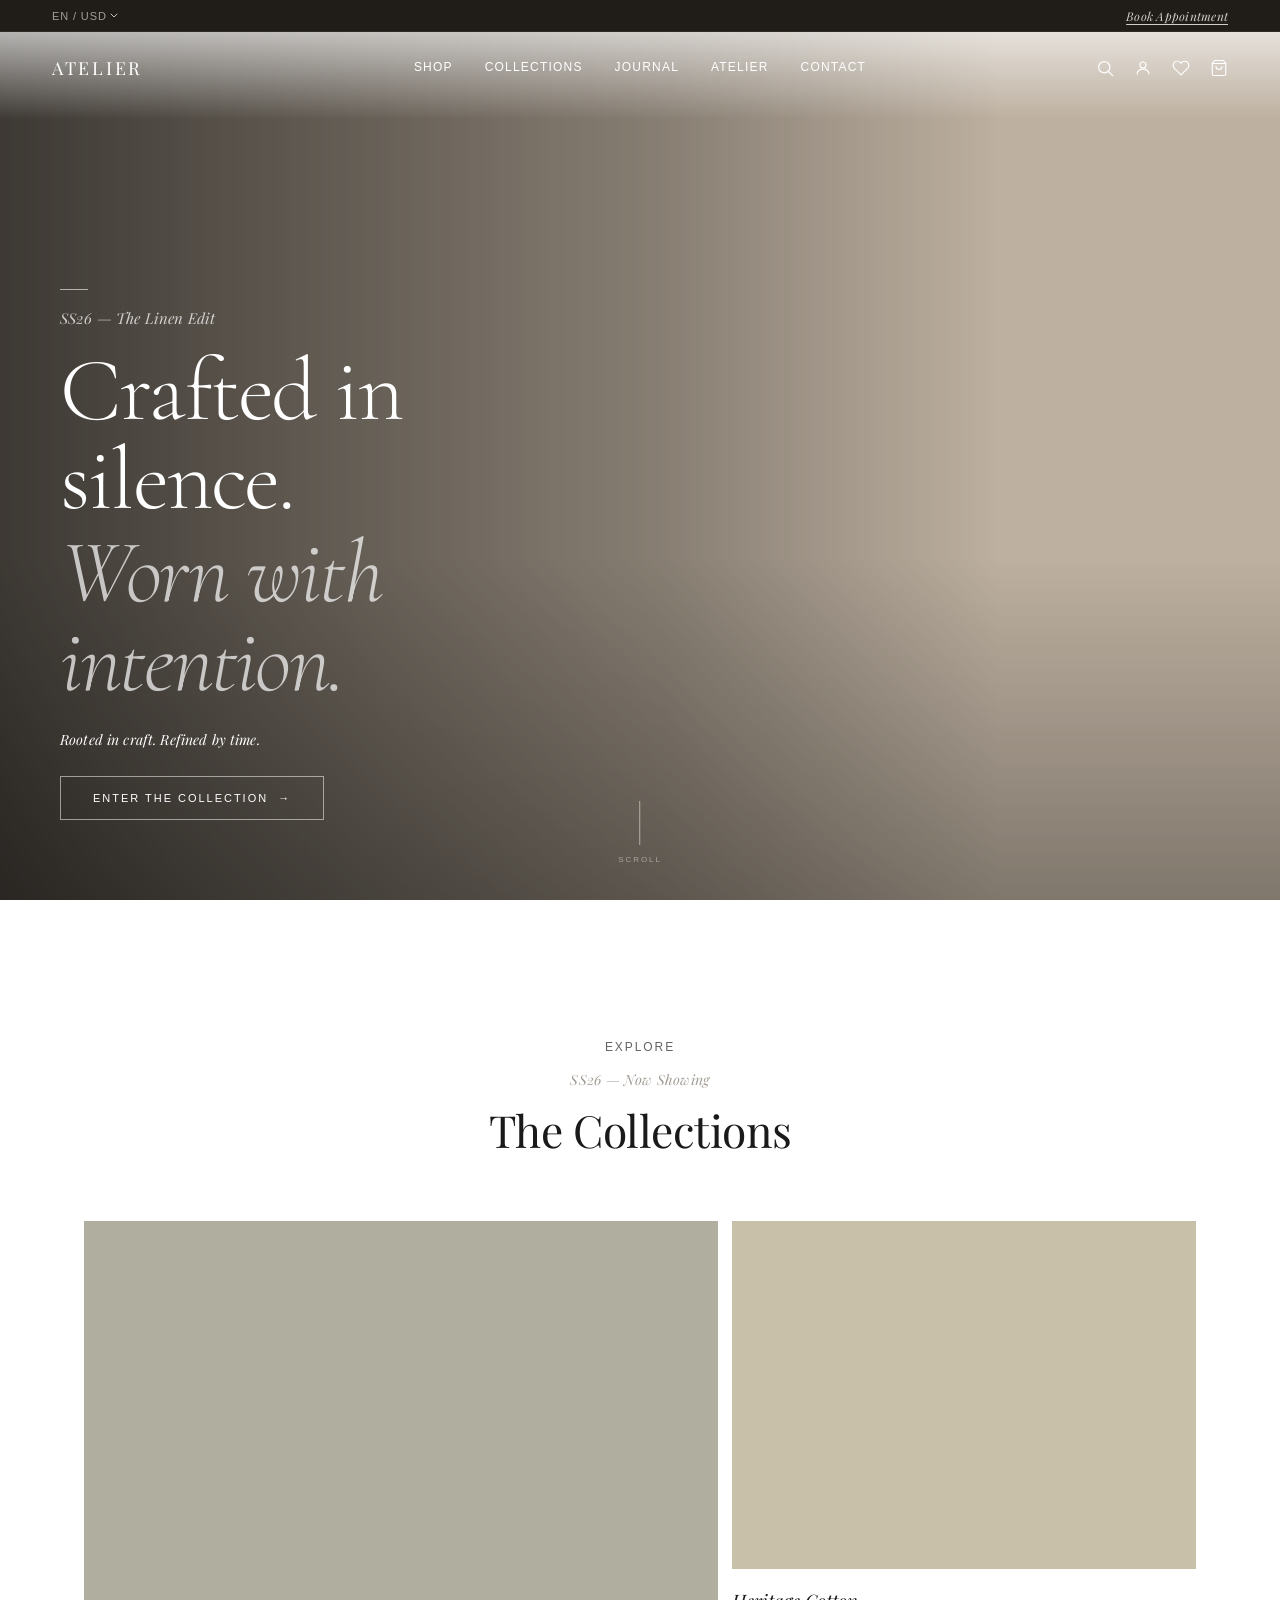
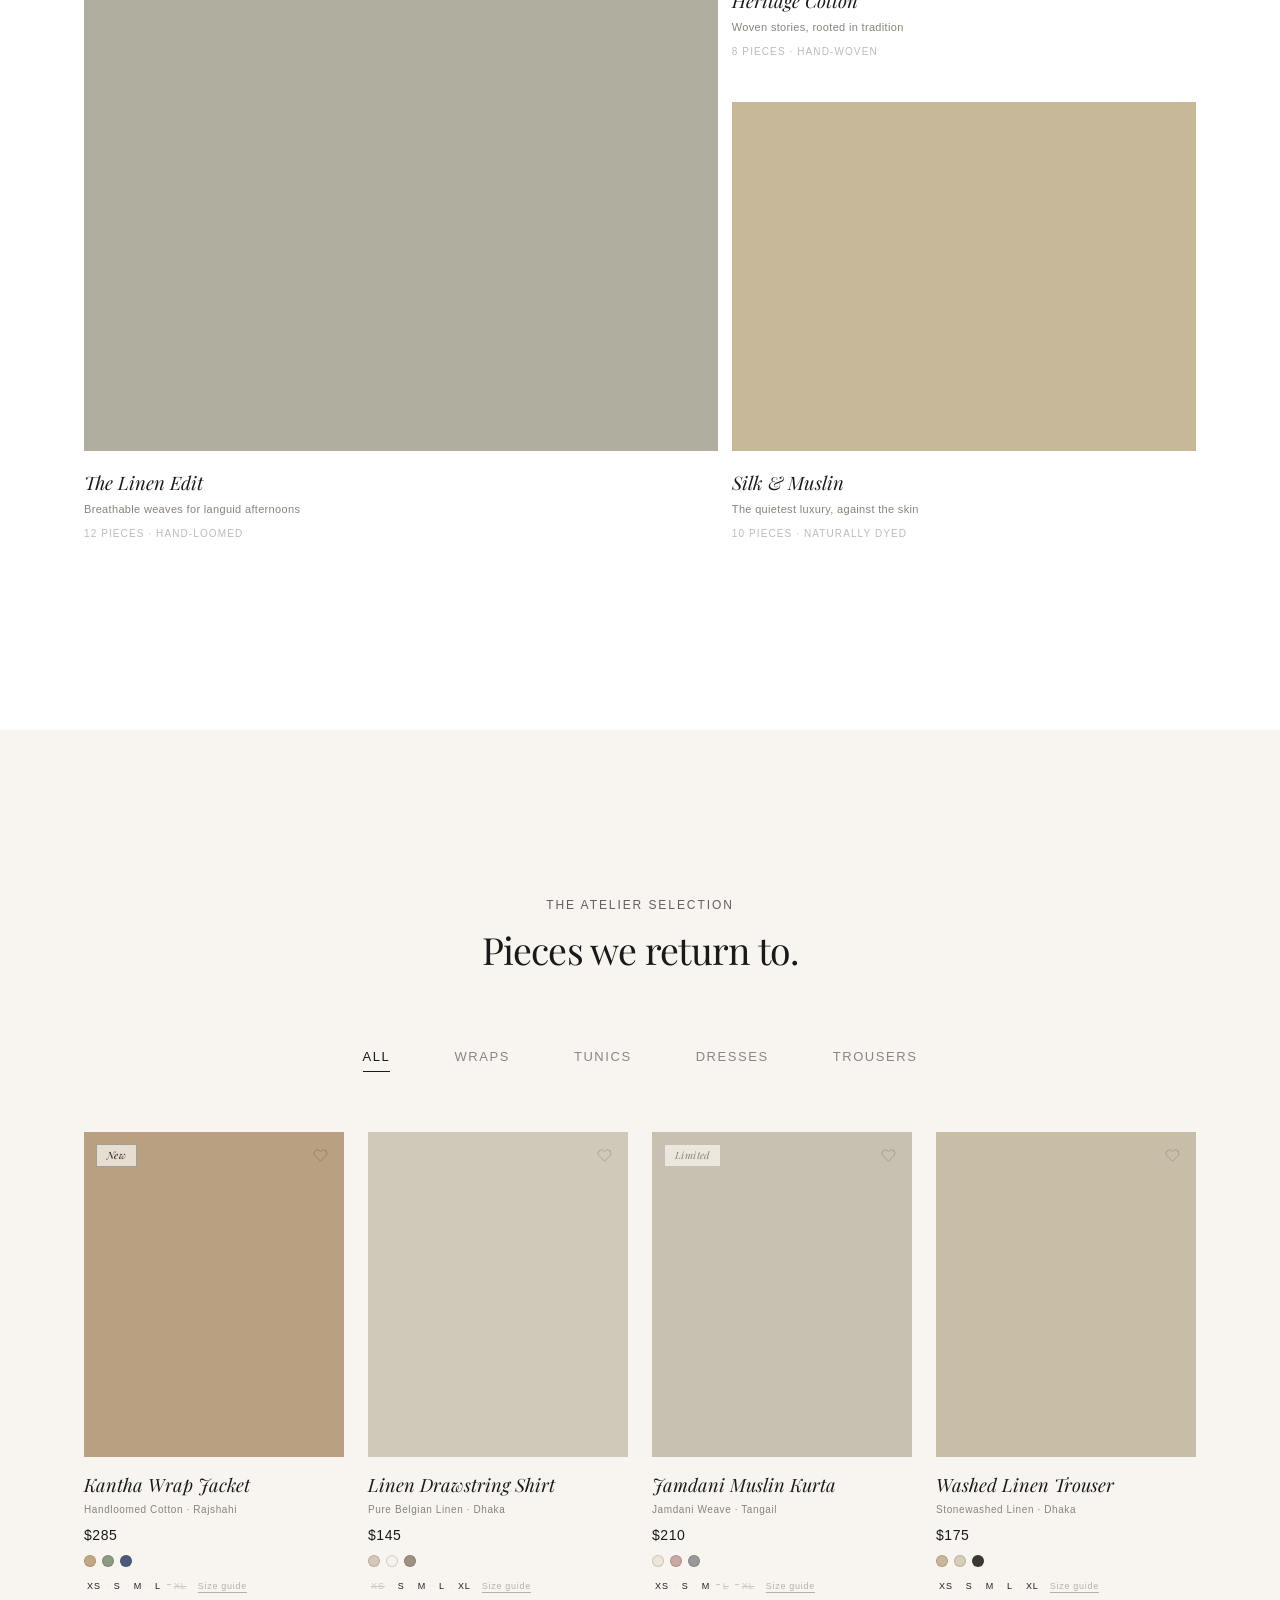
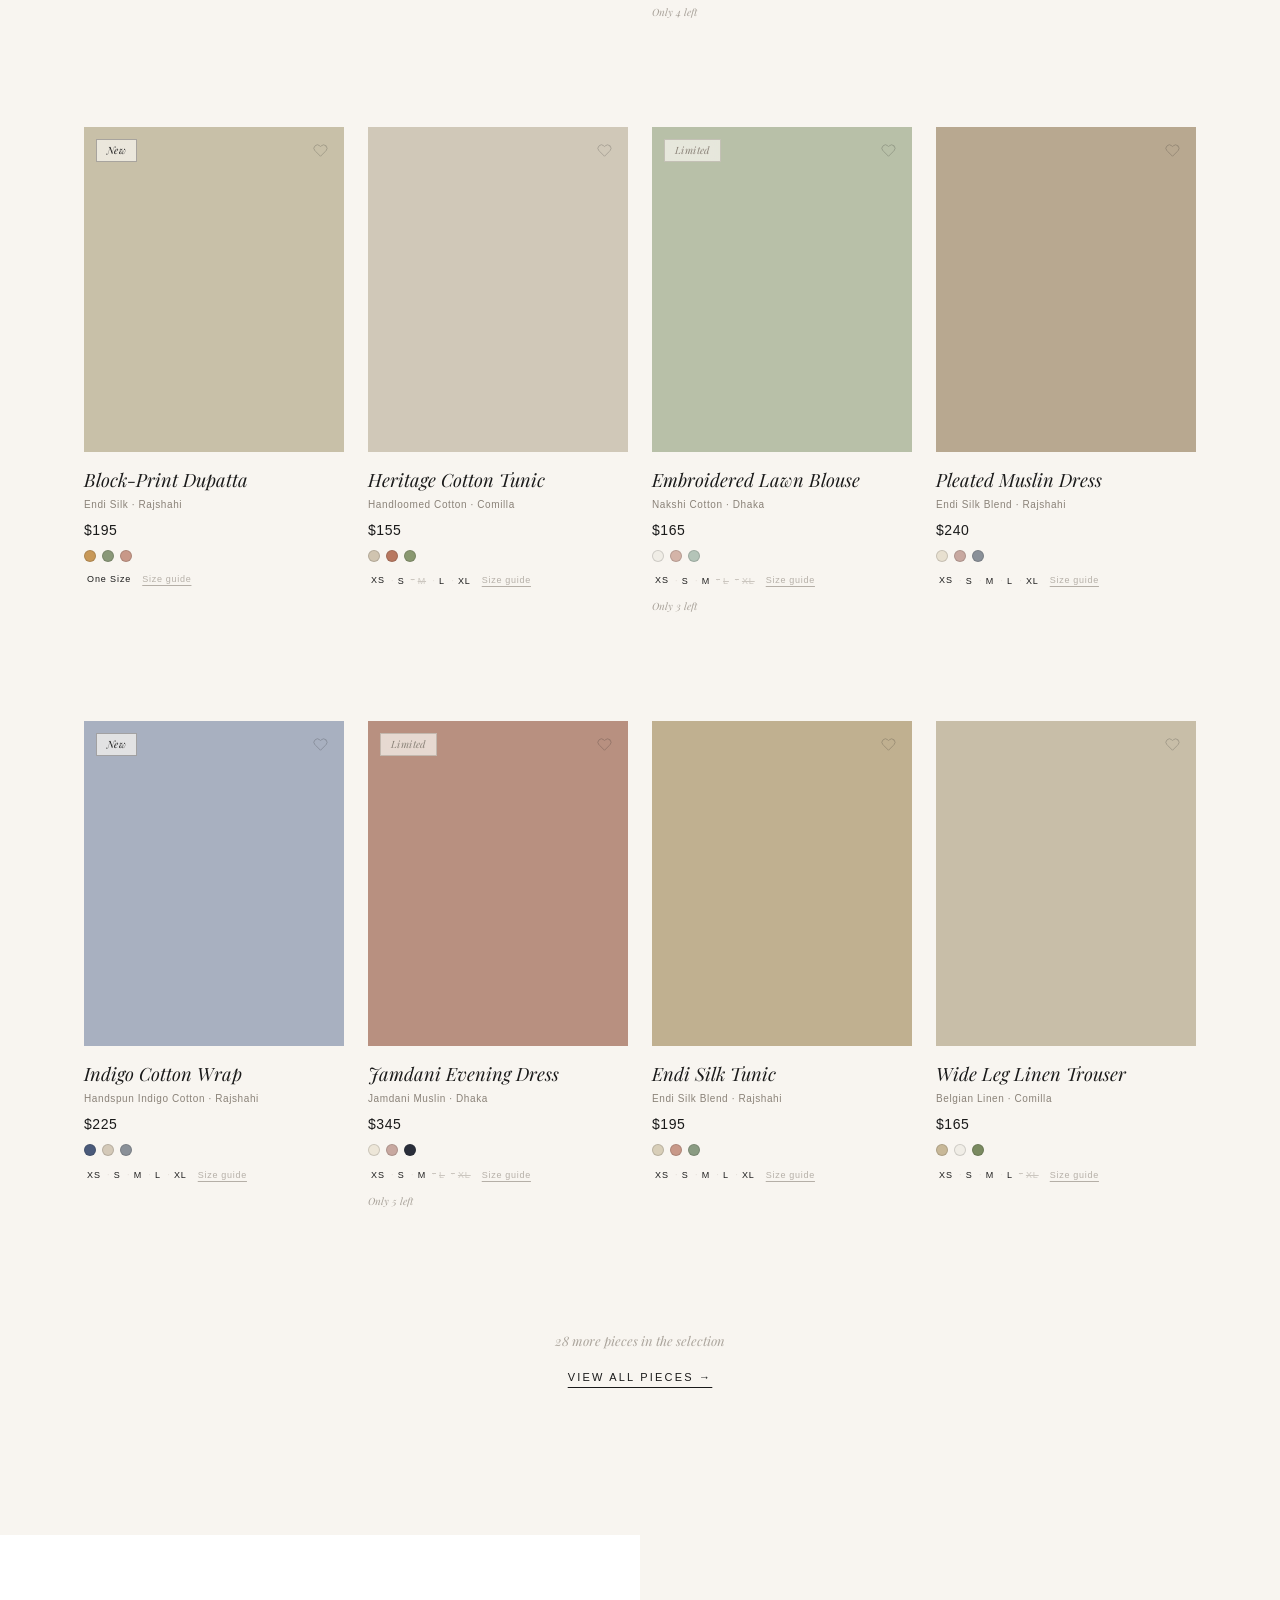
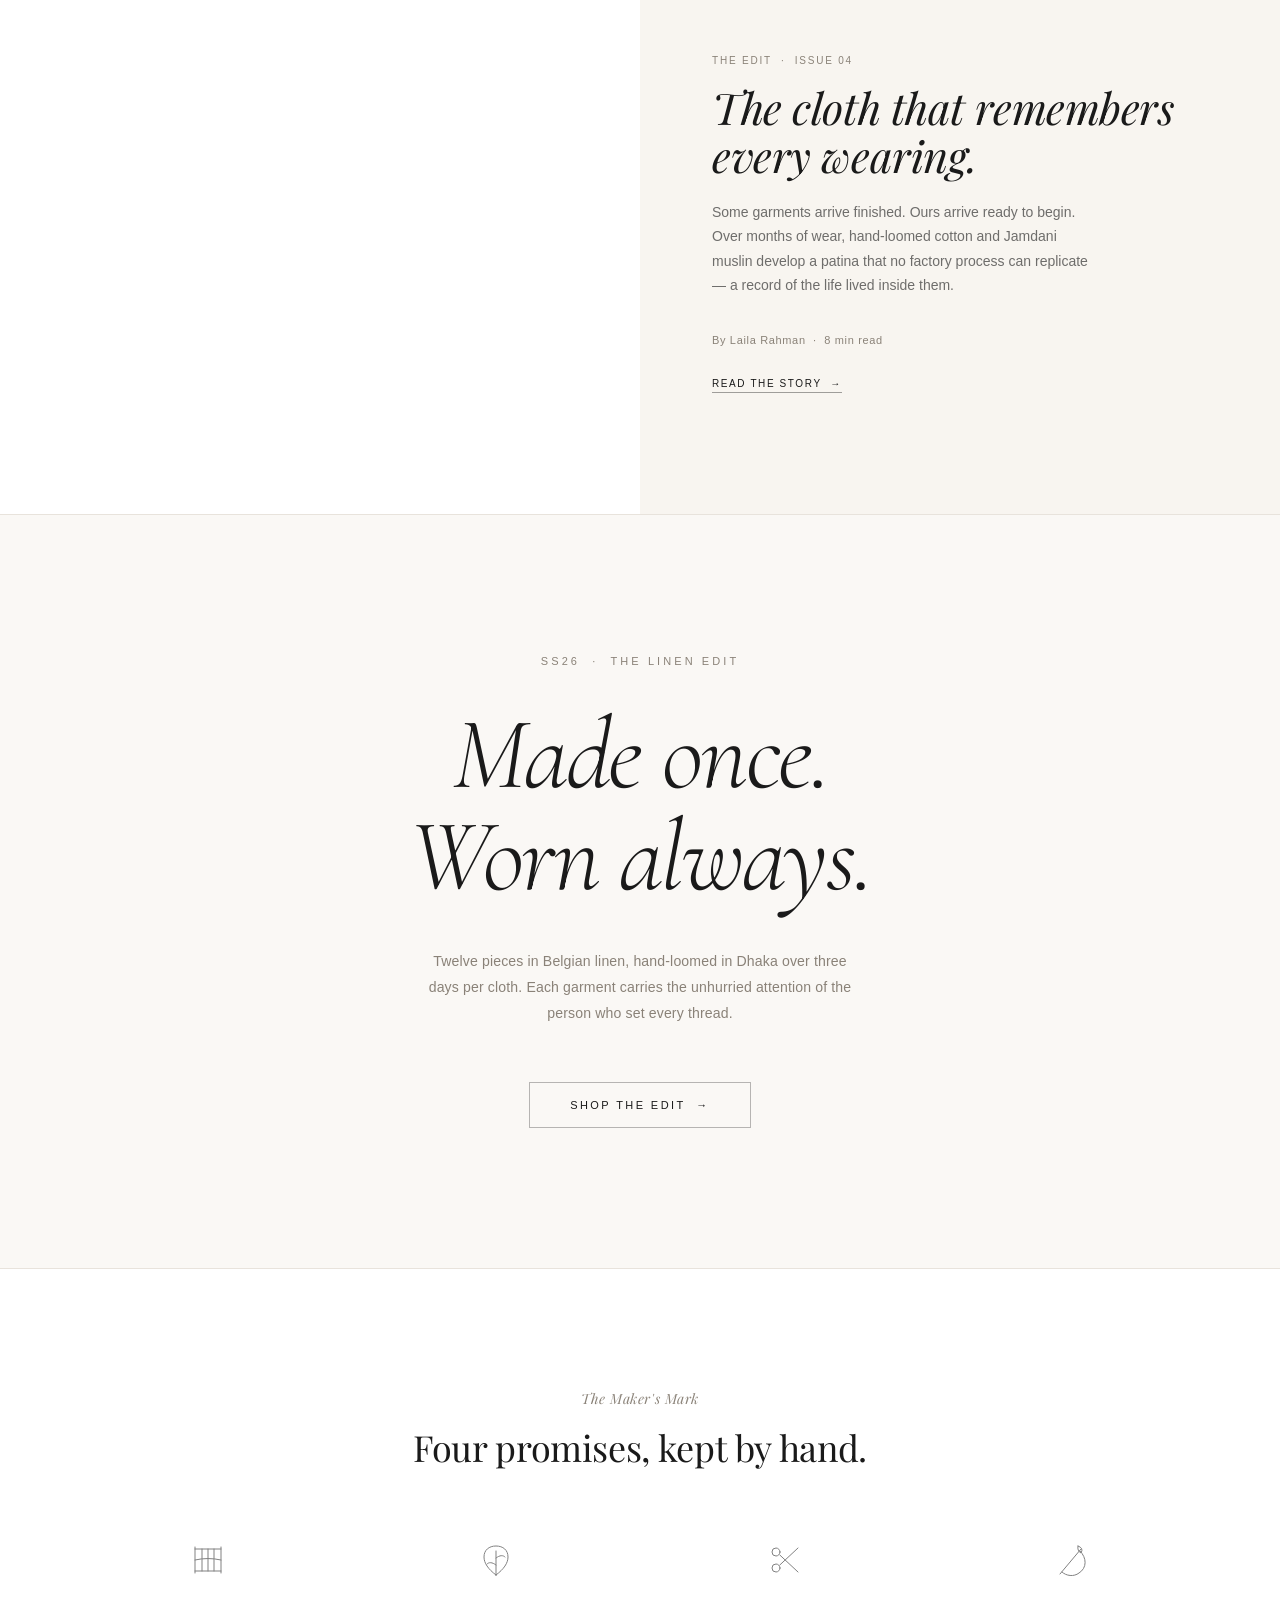
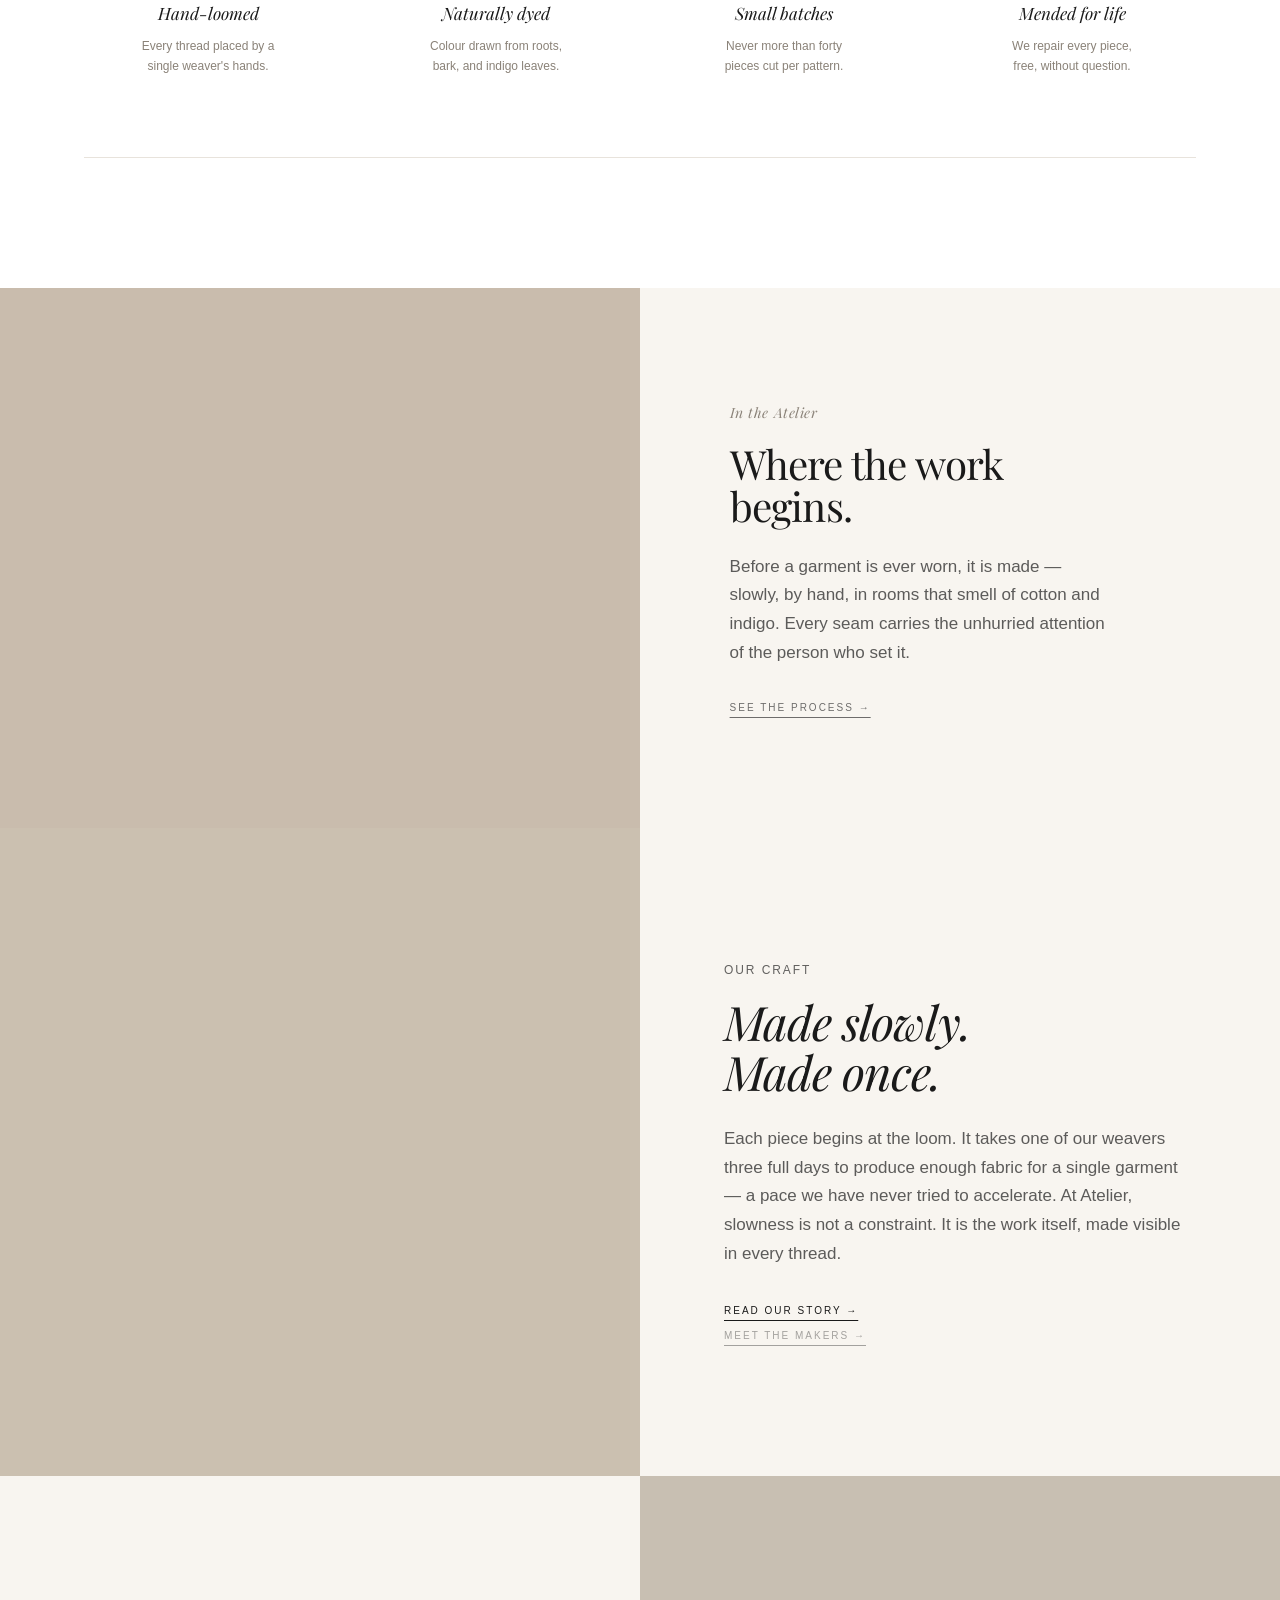
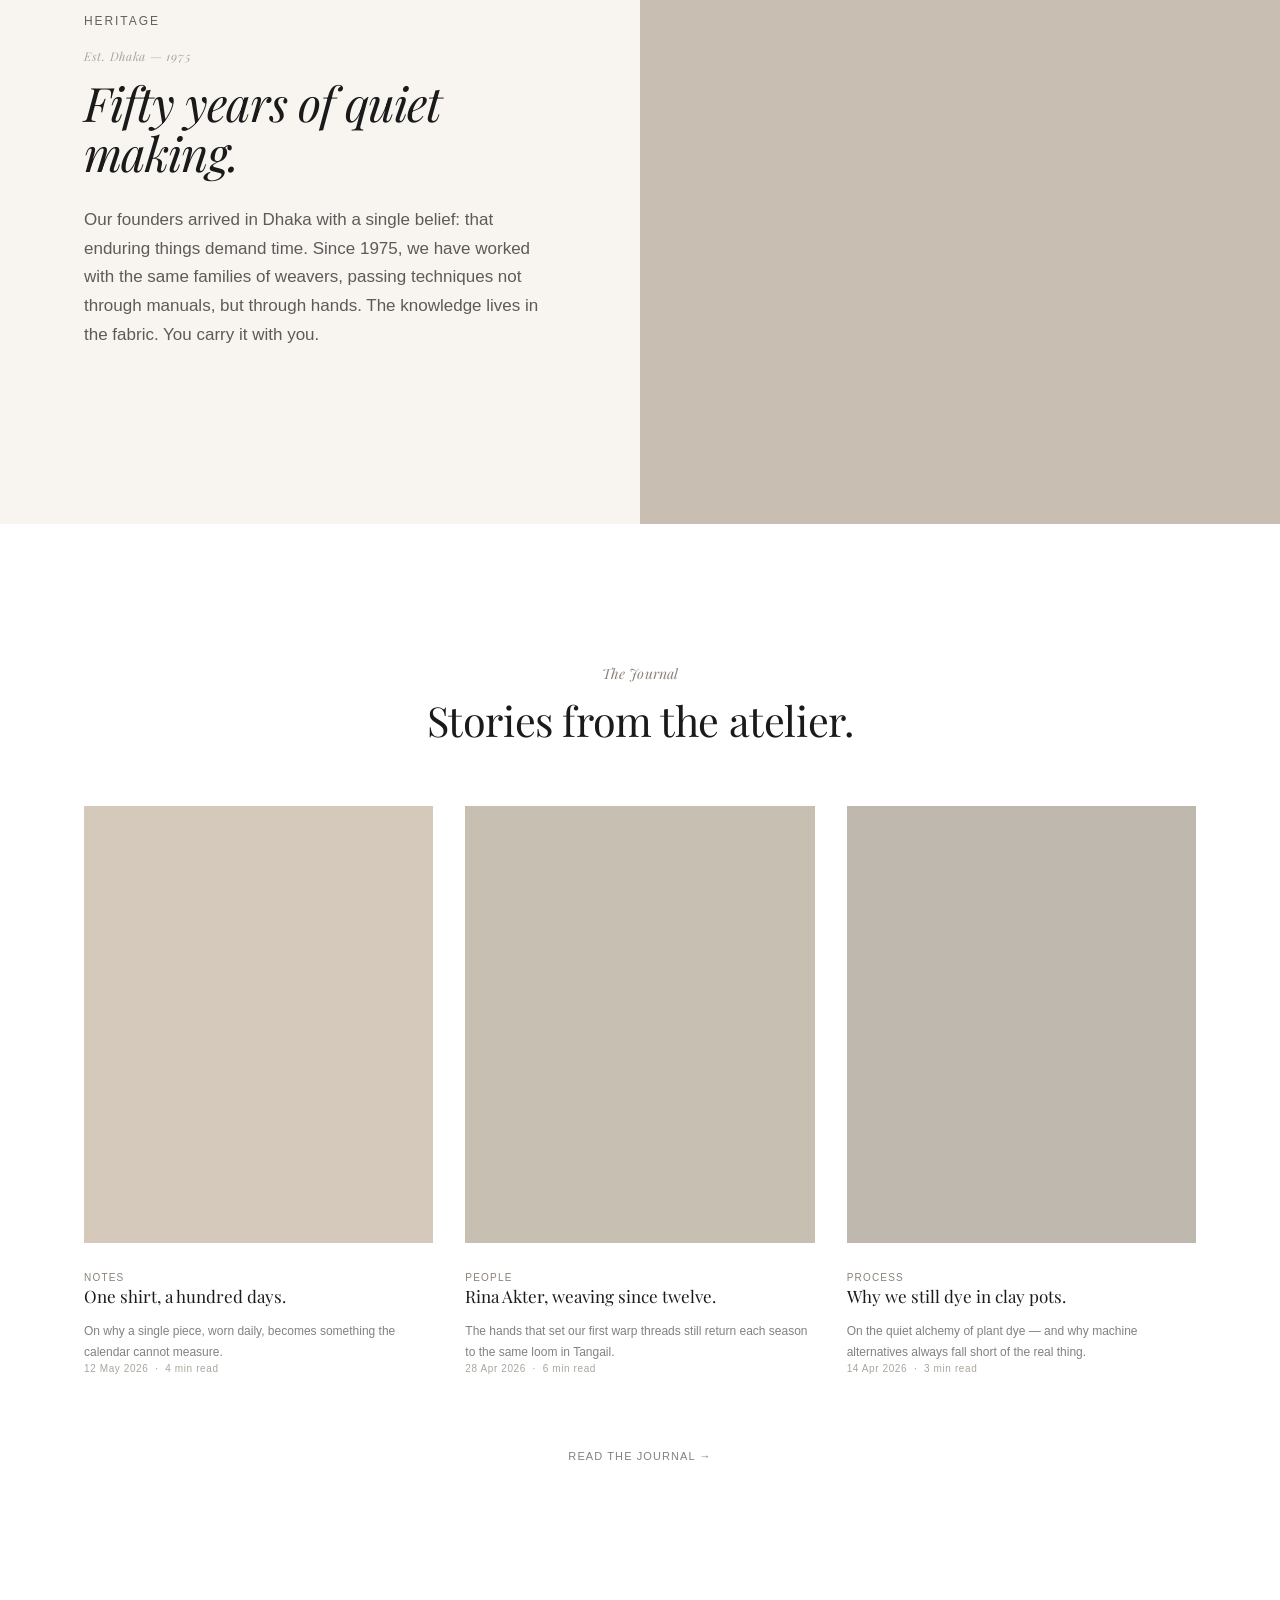
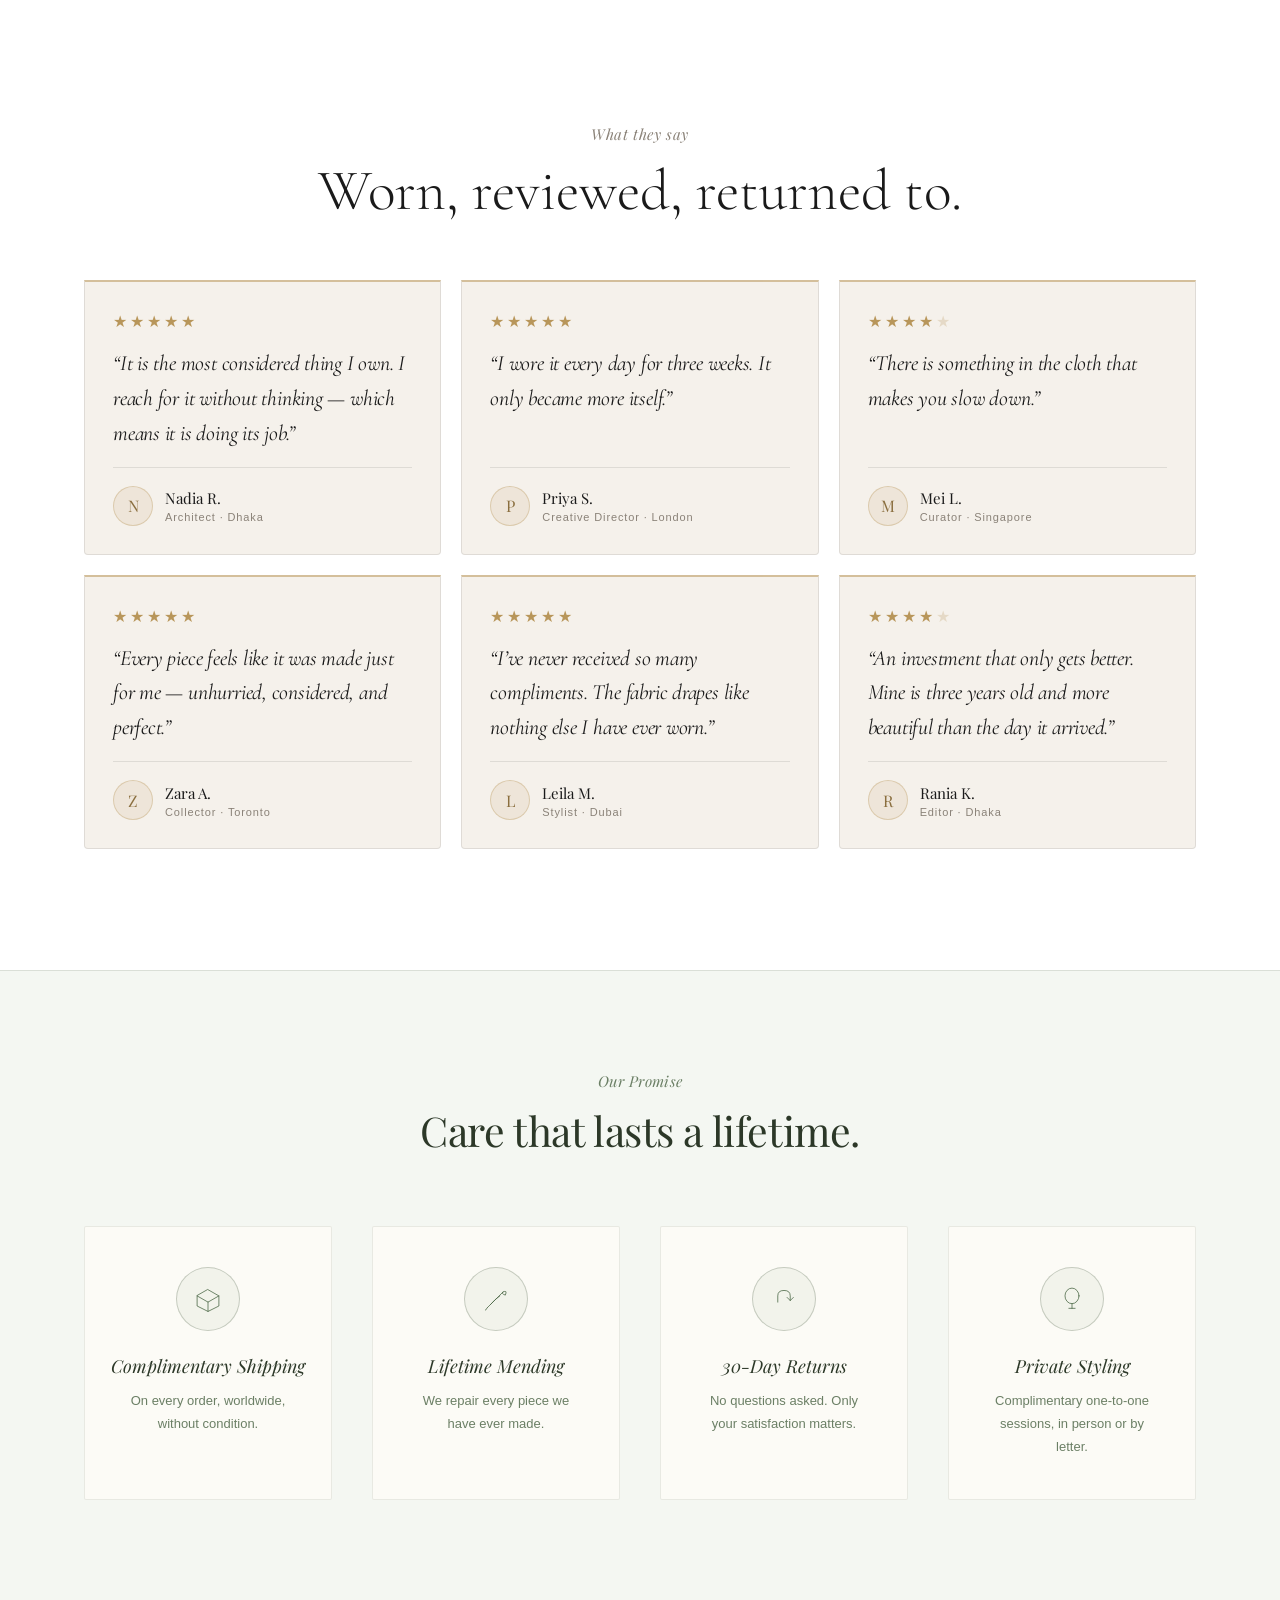
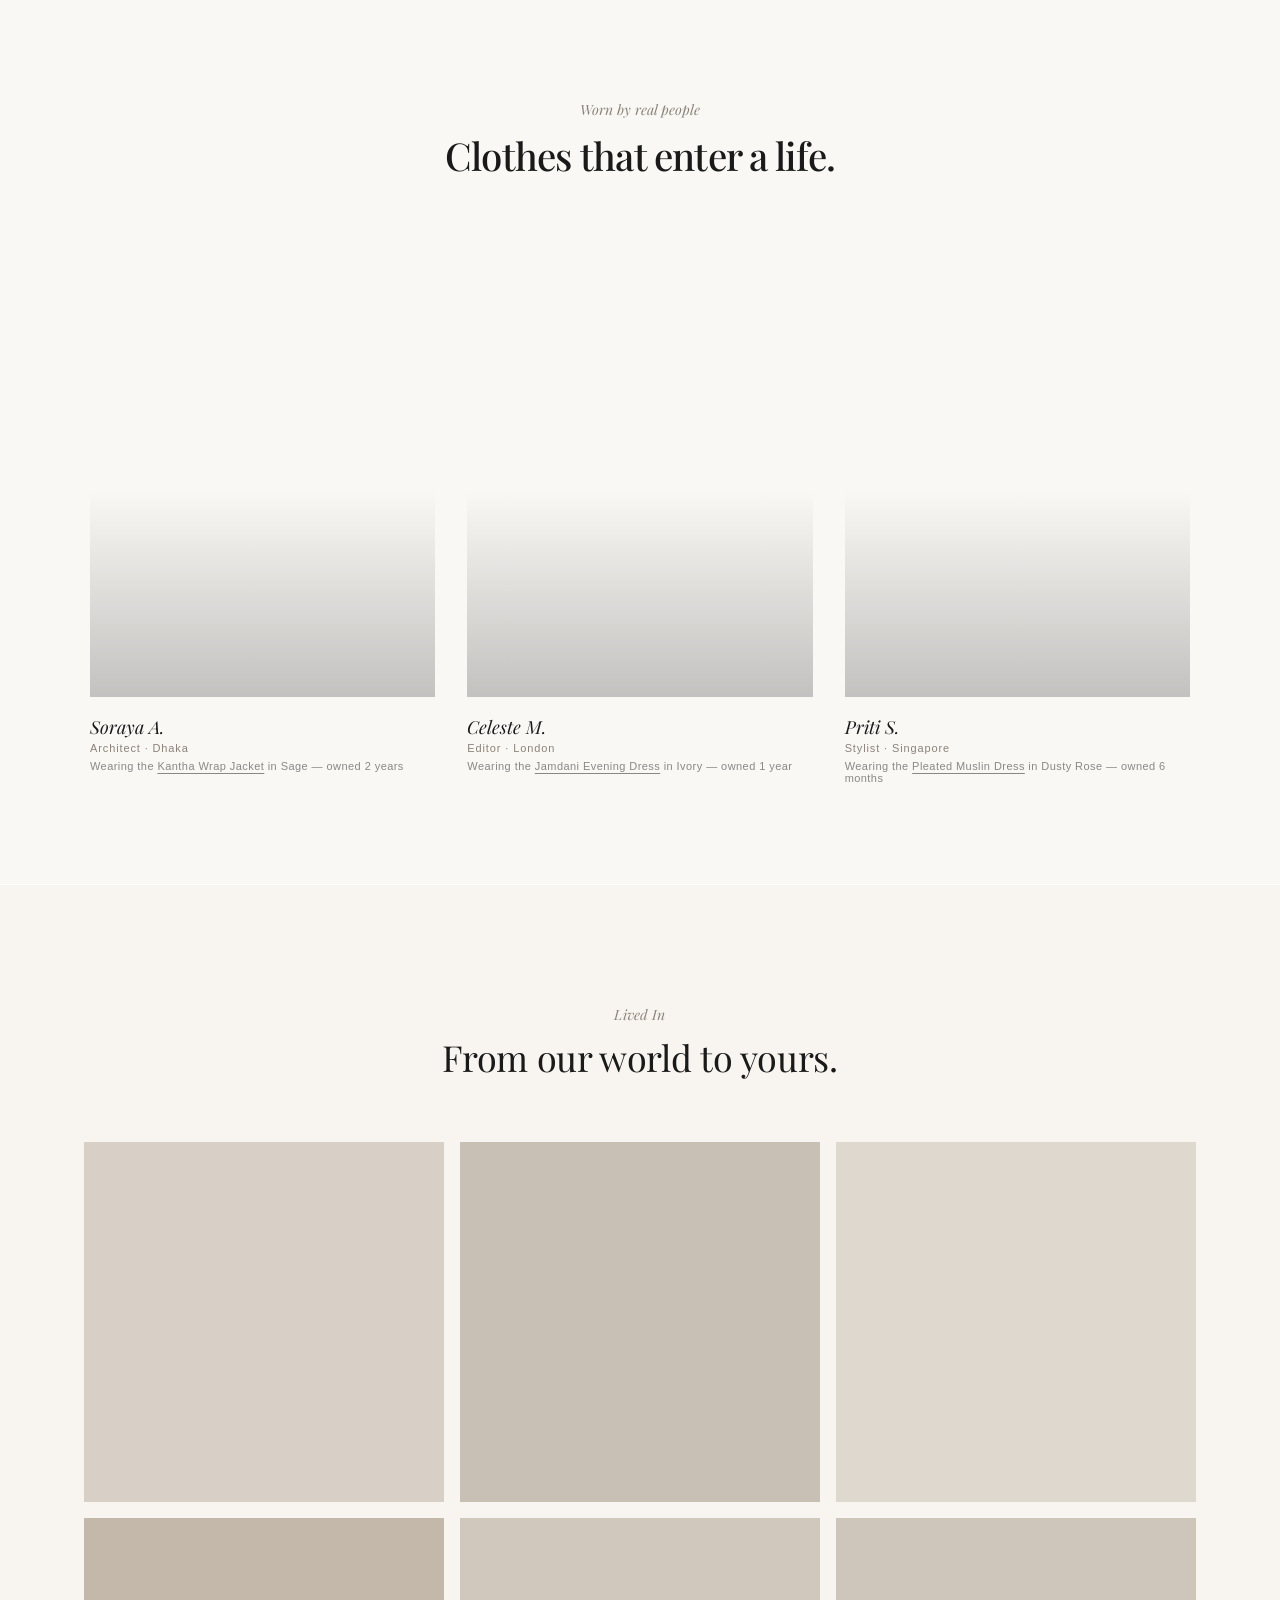
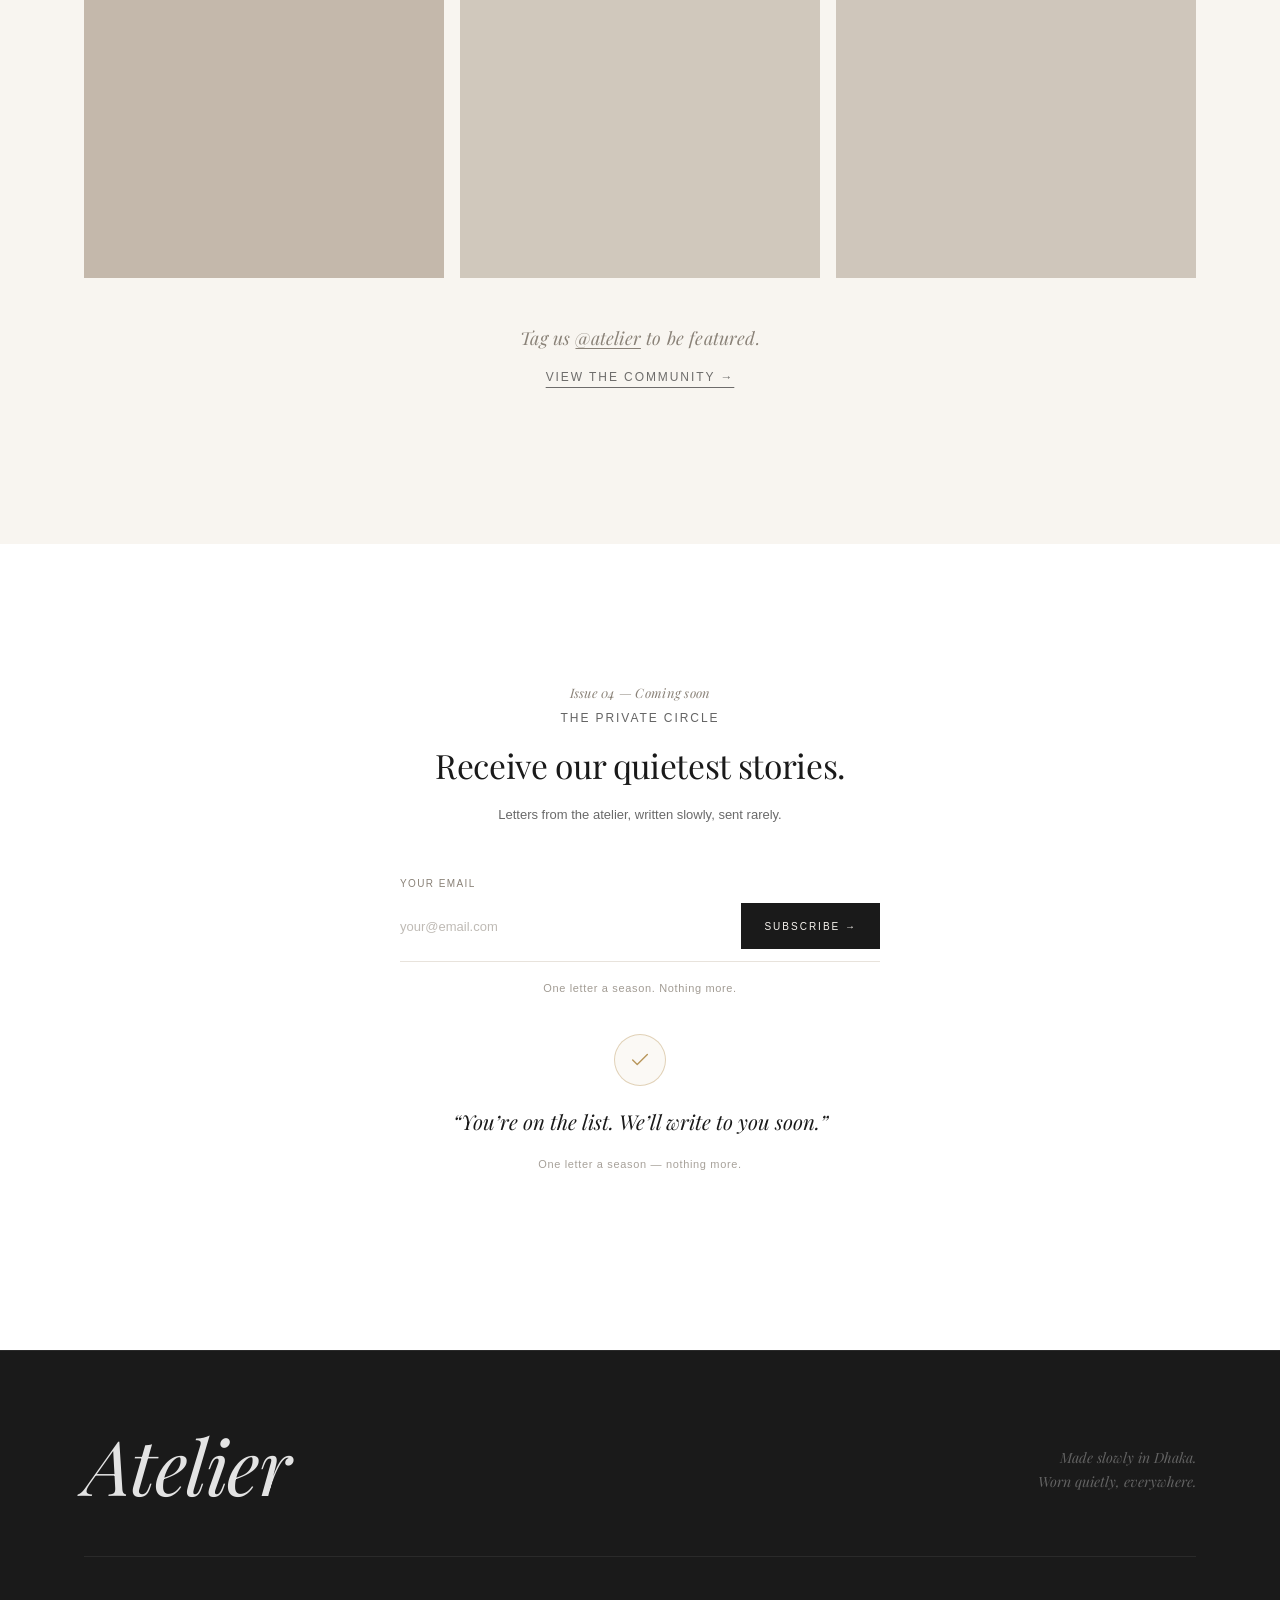
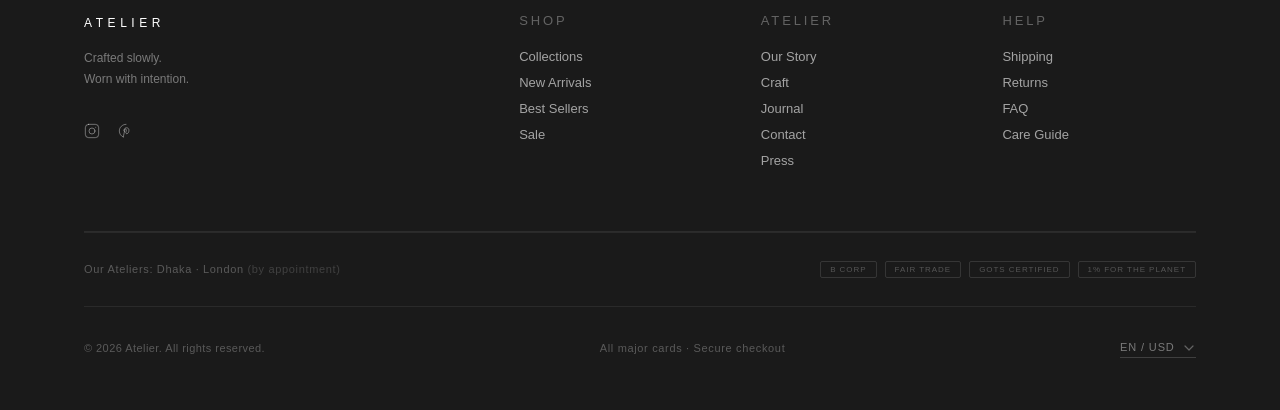
==== commit 9cd31ac4: "fix: invitation form empty-email state + loading feedback Previously clicking Subscribe with an empt" ====
--- a/index.html
+++ b/index.html
@@ -1491,6 +1491,6 @@
 
   <script src="js/products.js?v=2"></script>
   <script src="js/main.js?v=2"></script>
-  <script src="js/interactions.js?v=5"></script>
+  <script src="js/interactions.js?v=6"></script>
 </body>
 </html>
--- a/css/styles.css
+++ b/css/styles.css
@@ -3101,6 +3101,24 @@
 .invitation__input::placeholder {
   color: var(--muted);
   opacity: 0.55;
+}
+
+.invitation__input.is-error {
+  color: #B85050;
+}
+.invitation__row:has(.invitation__input.is-error) {
+  border-bottom-color: #B85050;
+}
+
+@keyframes invite-shake {
+  0%, 100% { transform: translateX(0); }
+  20%       { transform: translateX(-6px); }
+  40%       { transform: translateX(6px); }
+  60%       { transform: translateX(-4px); }
+  80%       { transform: translateX(4px); }
+}
+.invitation__input.shake {
+  animation: invite-shake 0.35s ease;
 }
 
 /* Submit — quiet underlined link style, matches .craft__cta */
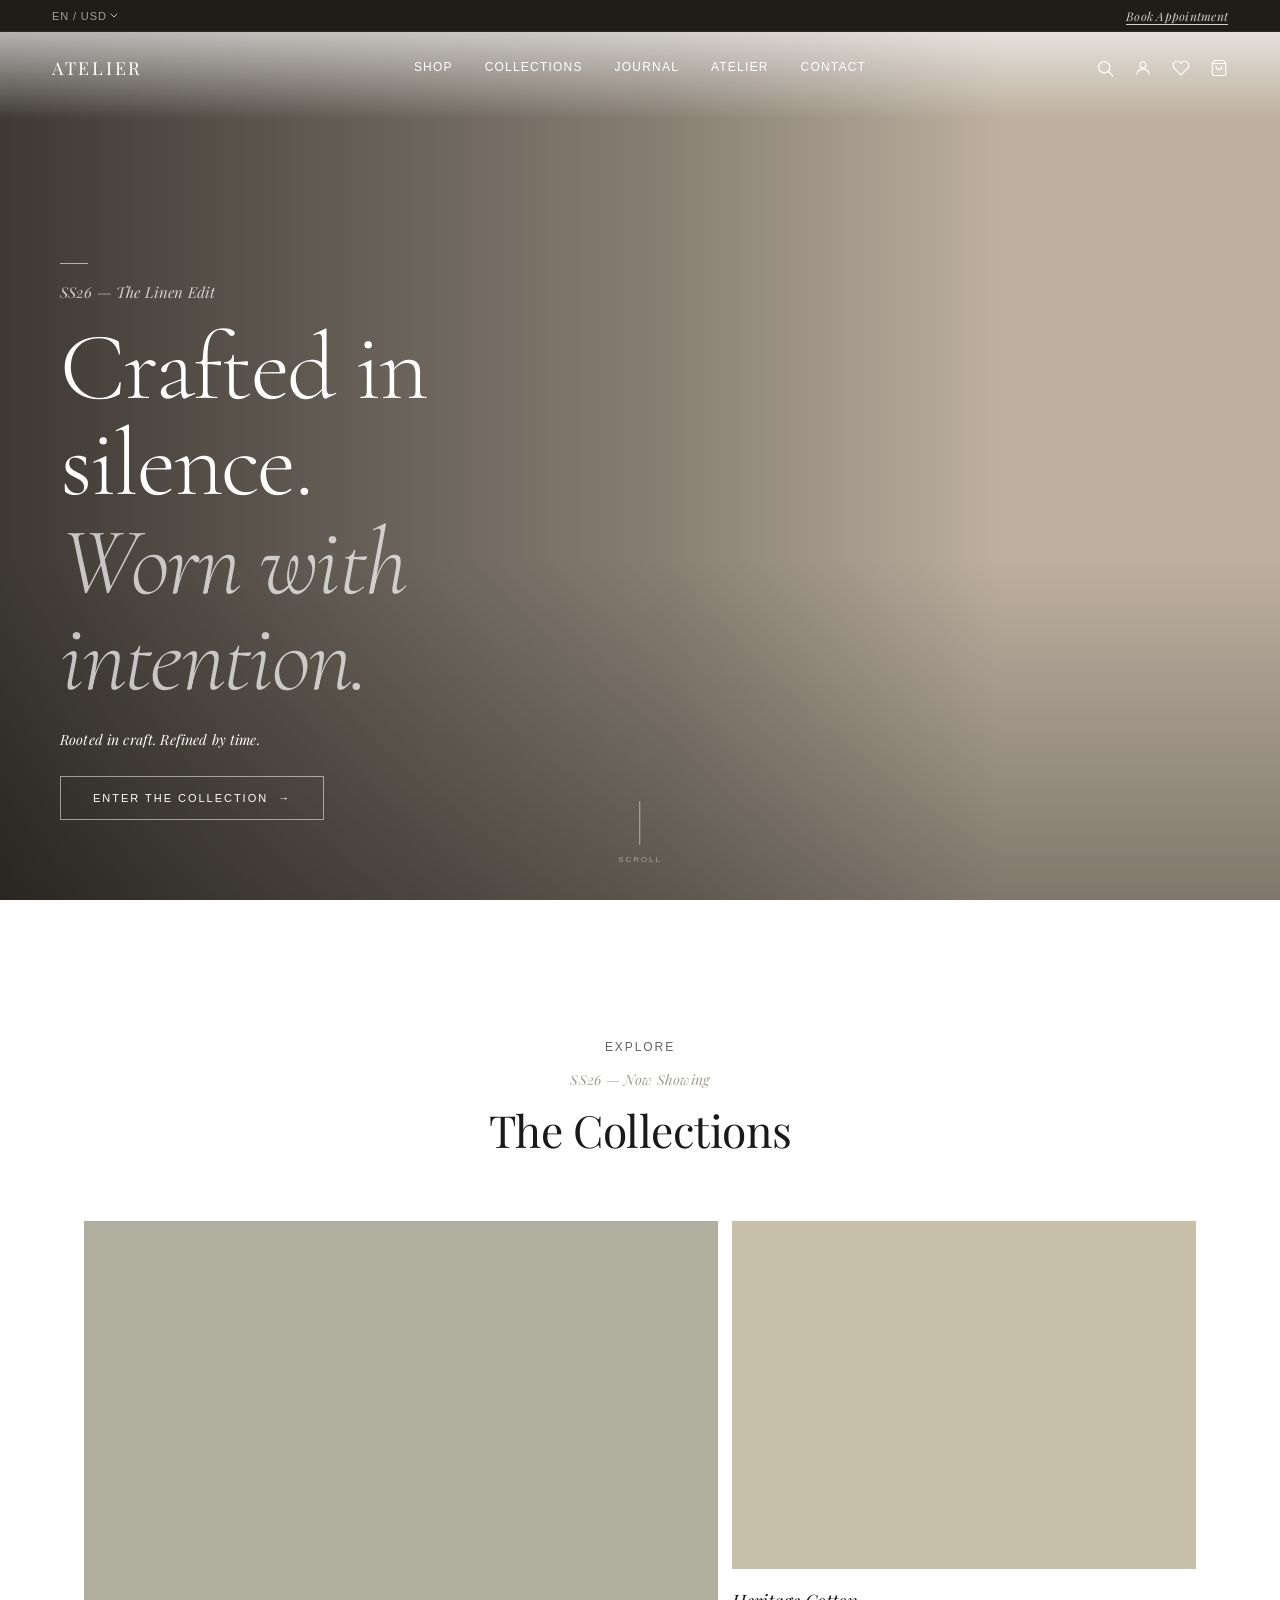
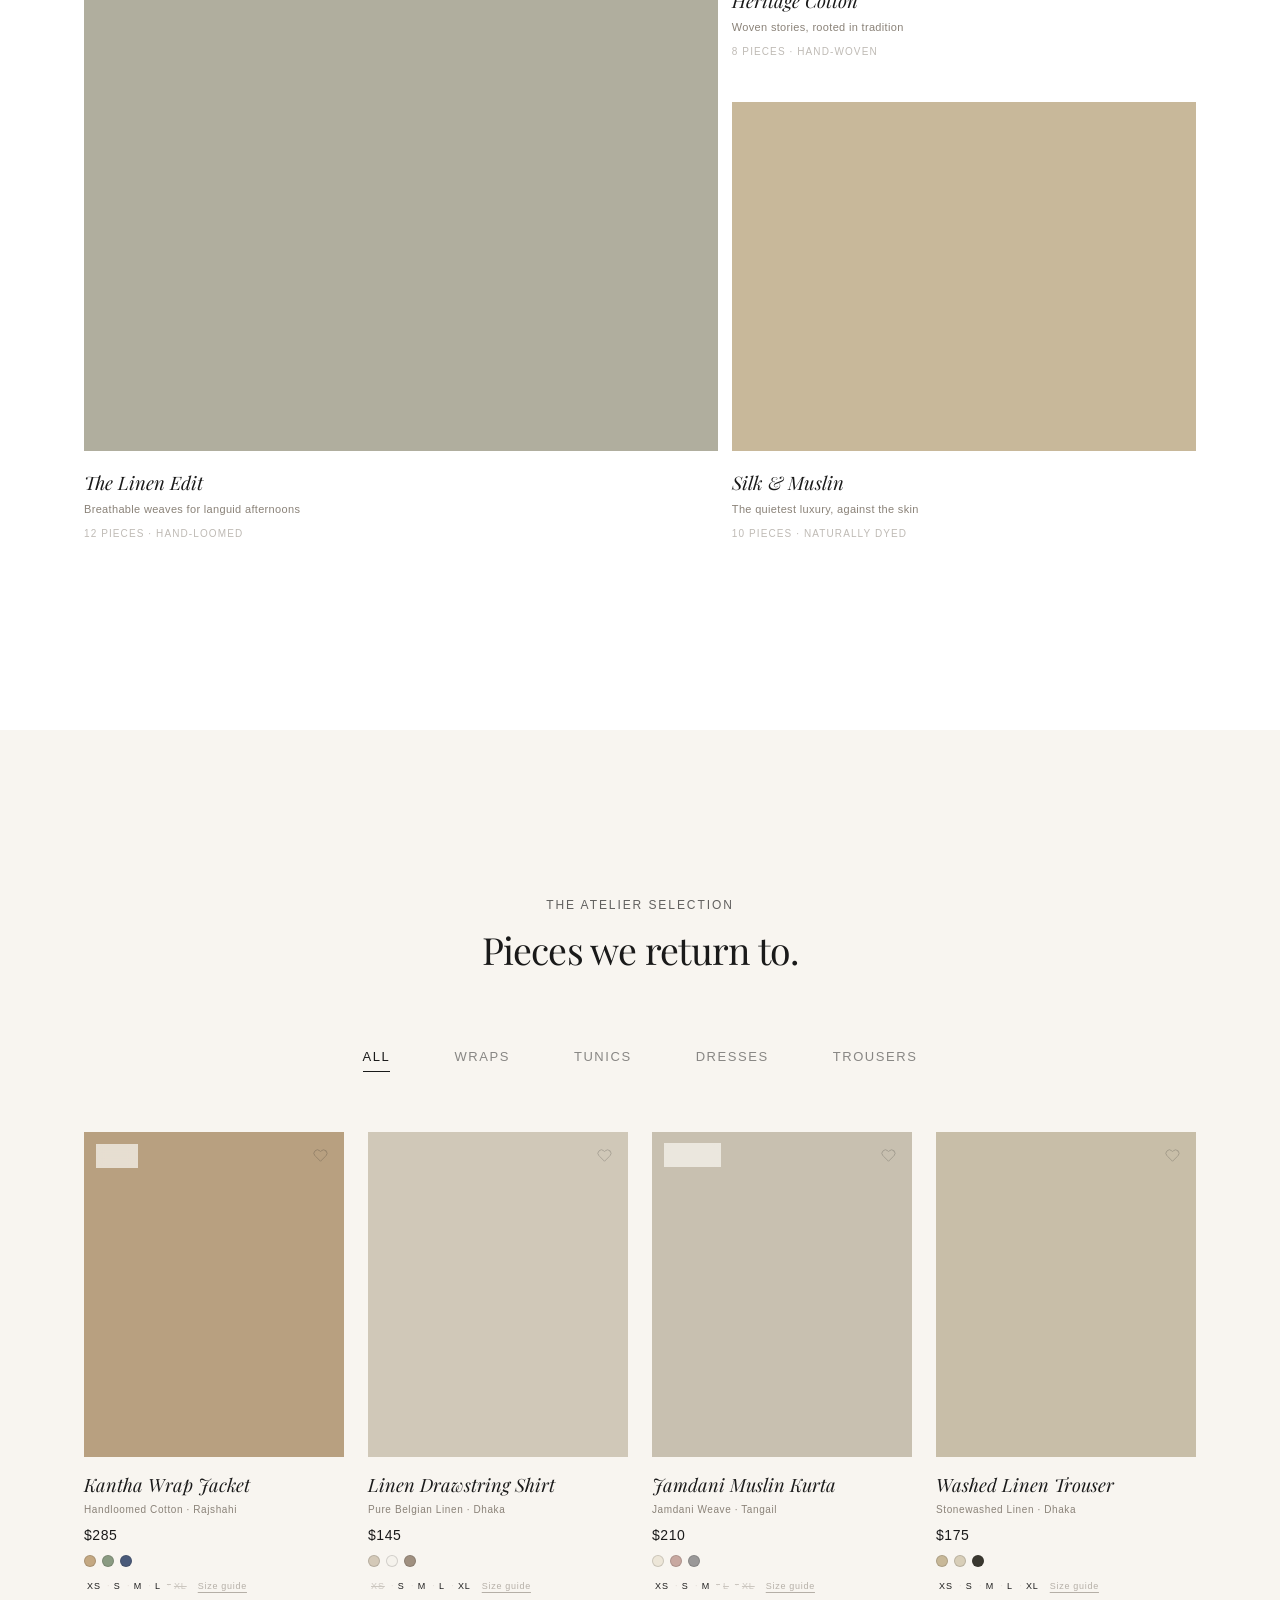
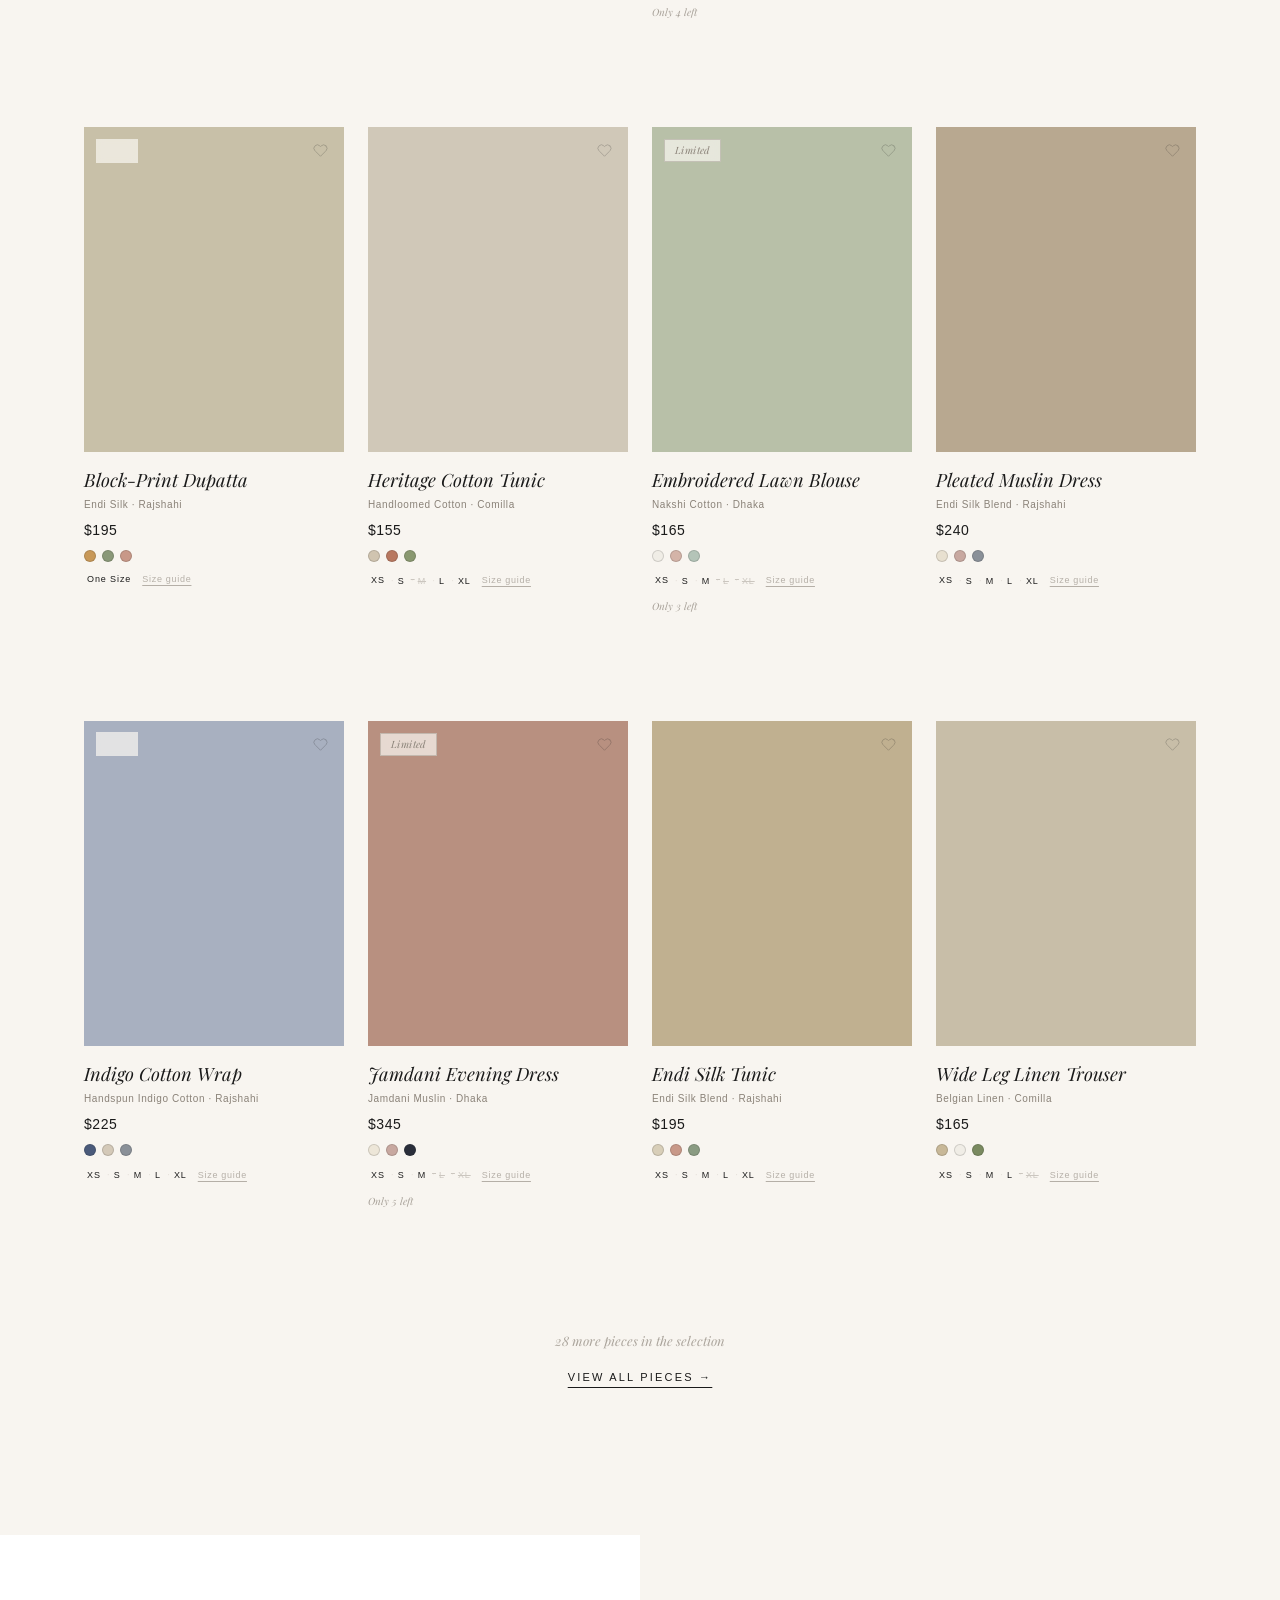
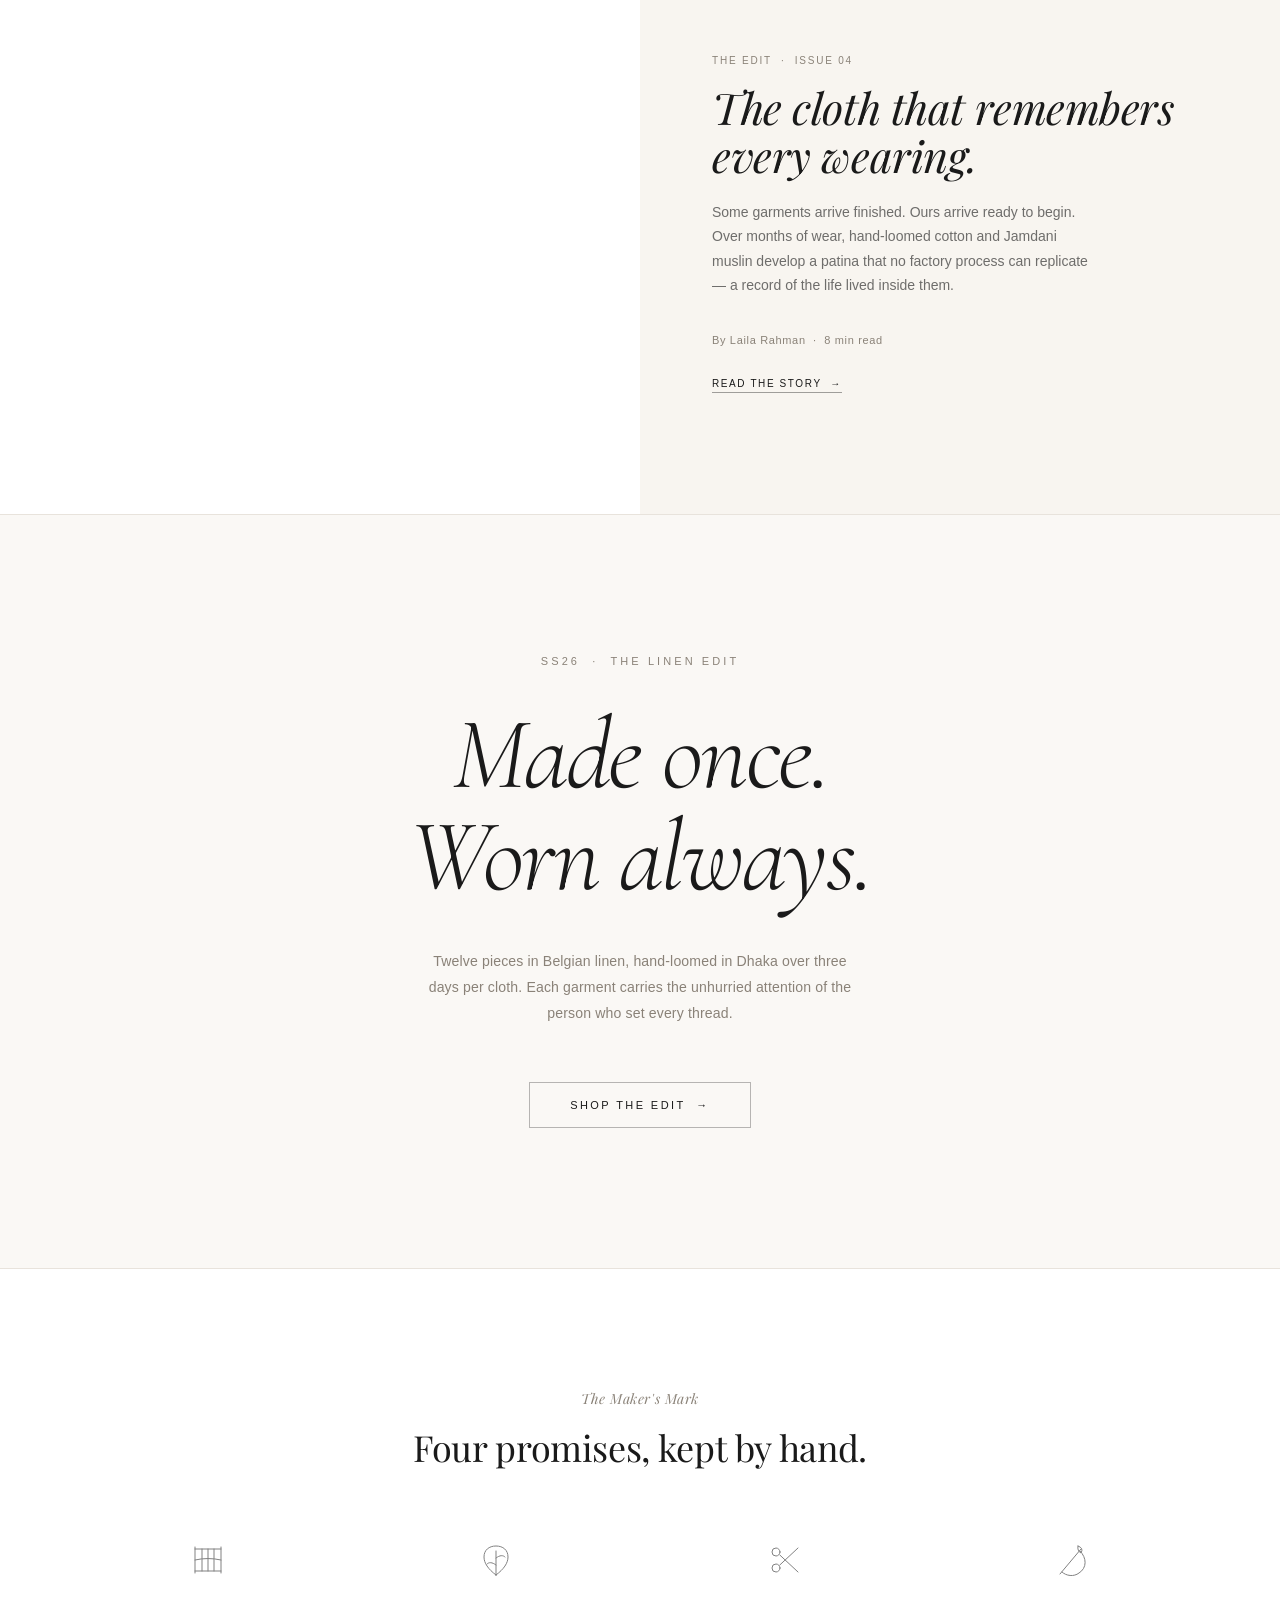
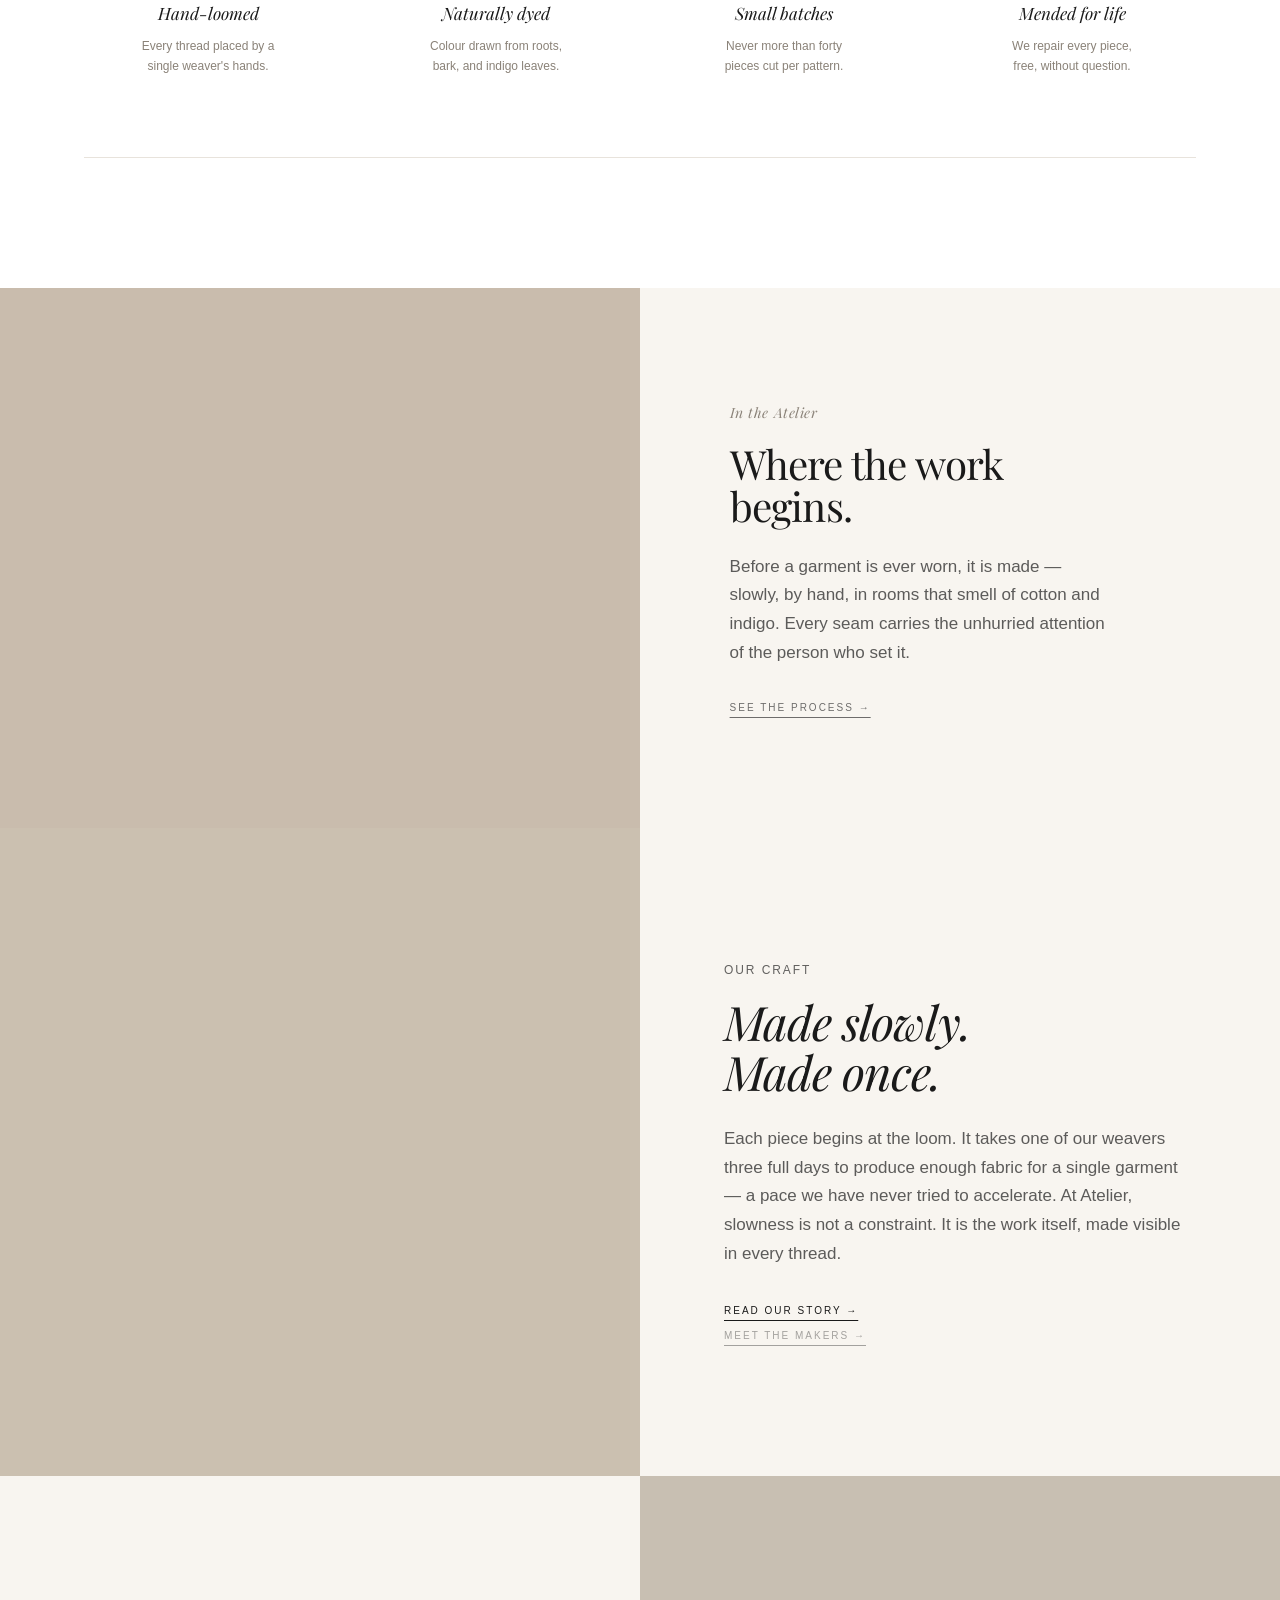
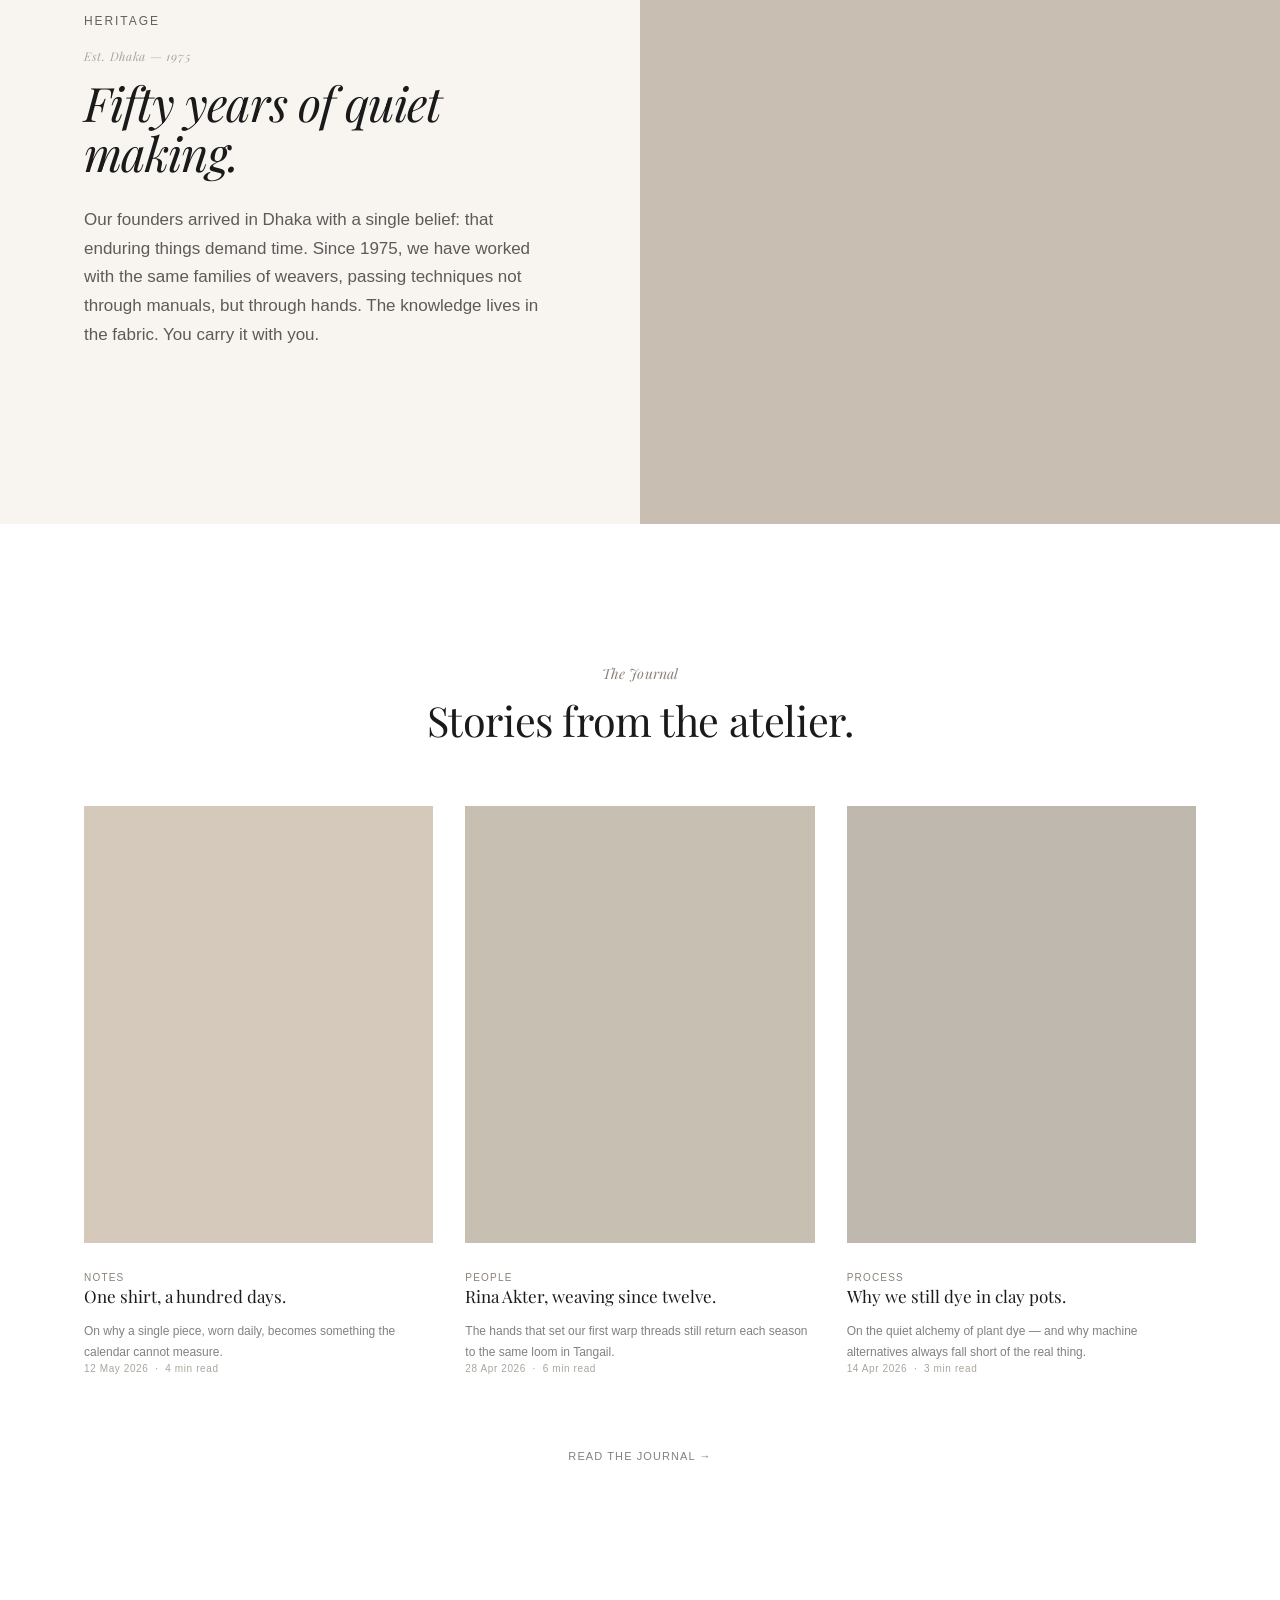
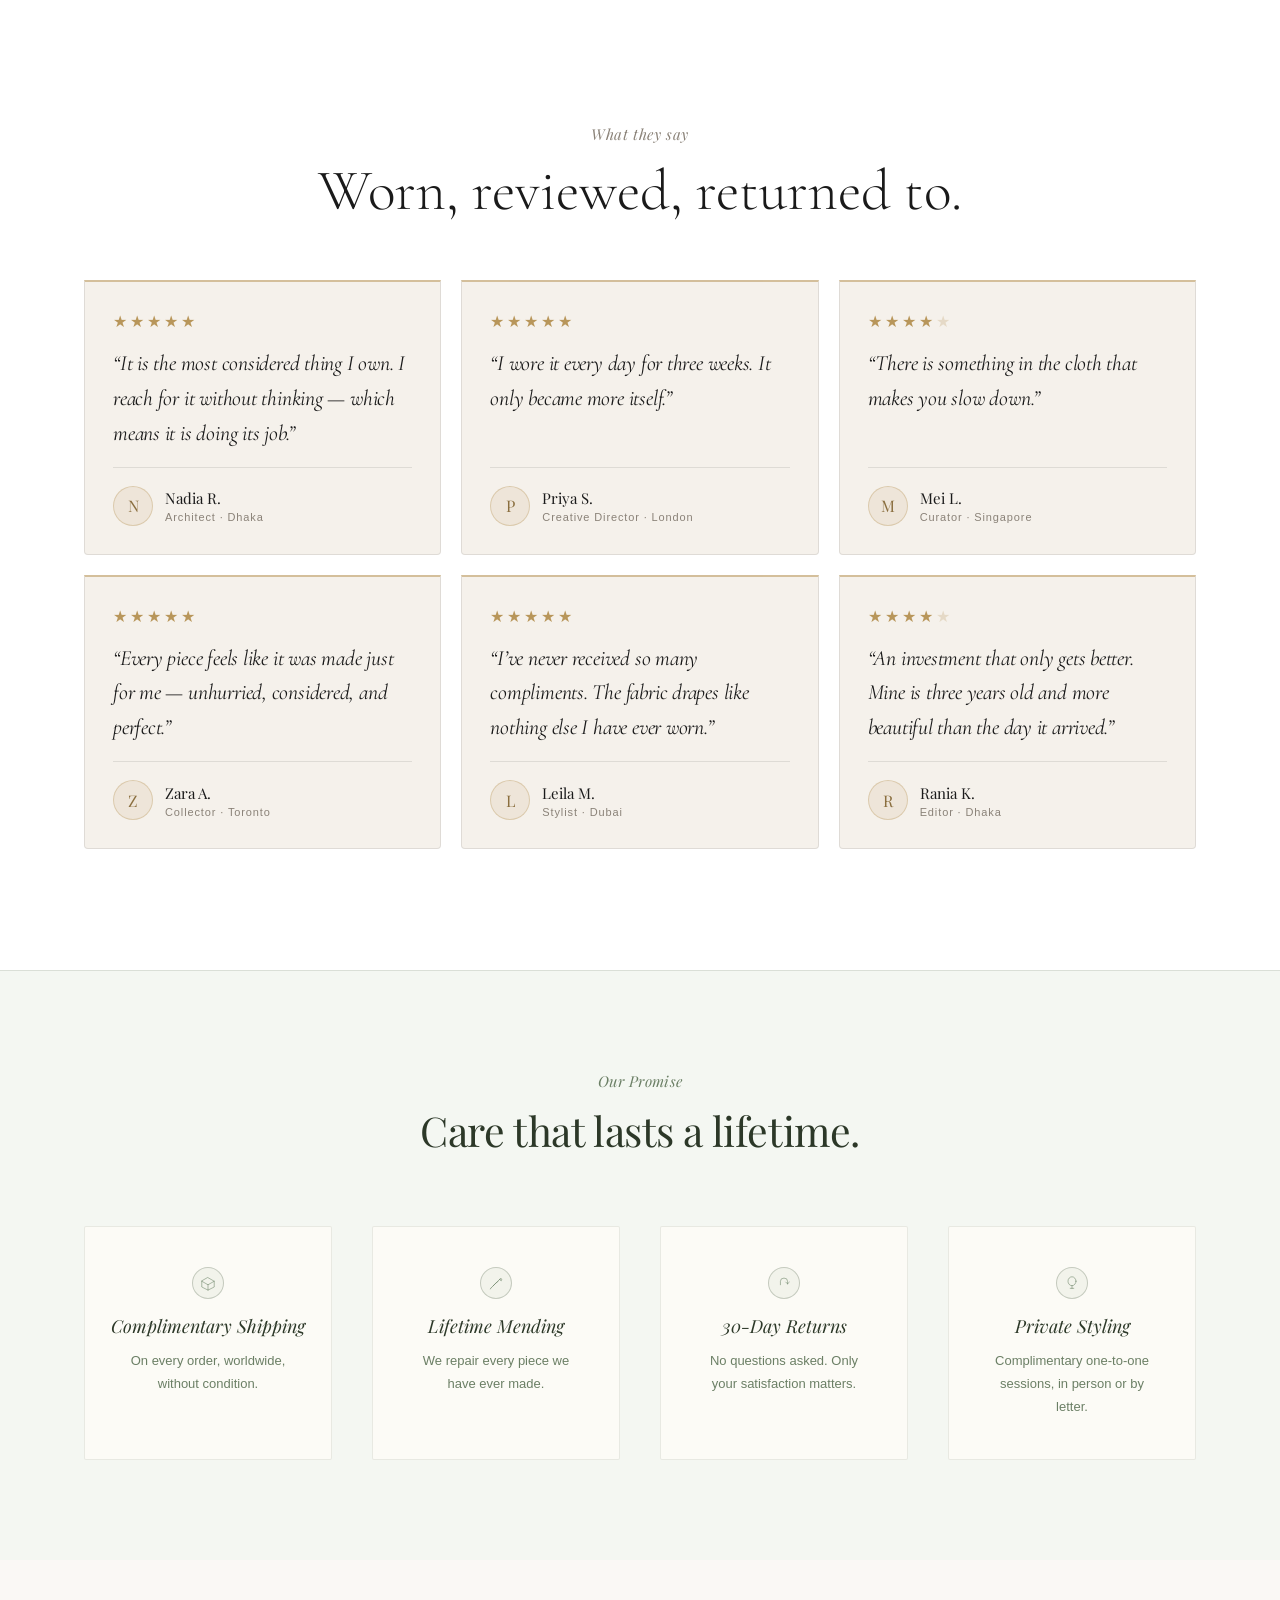
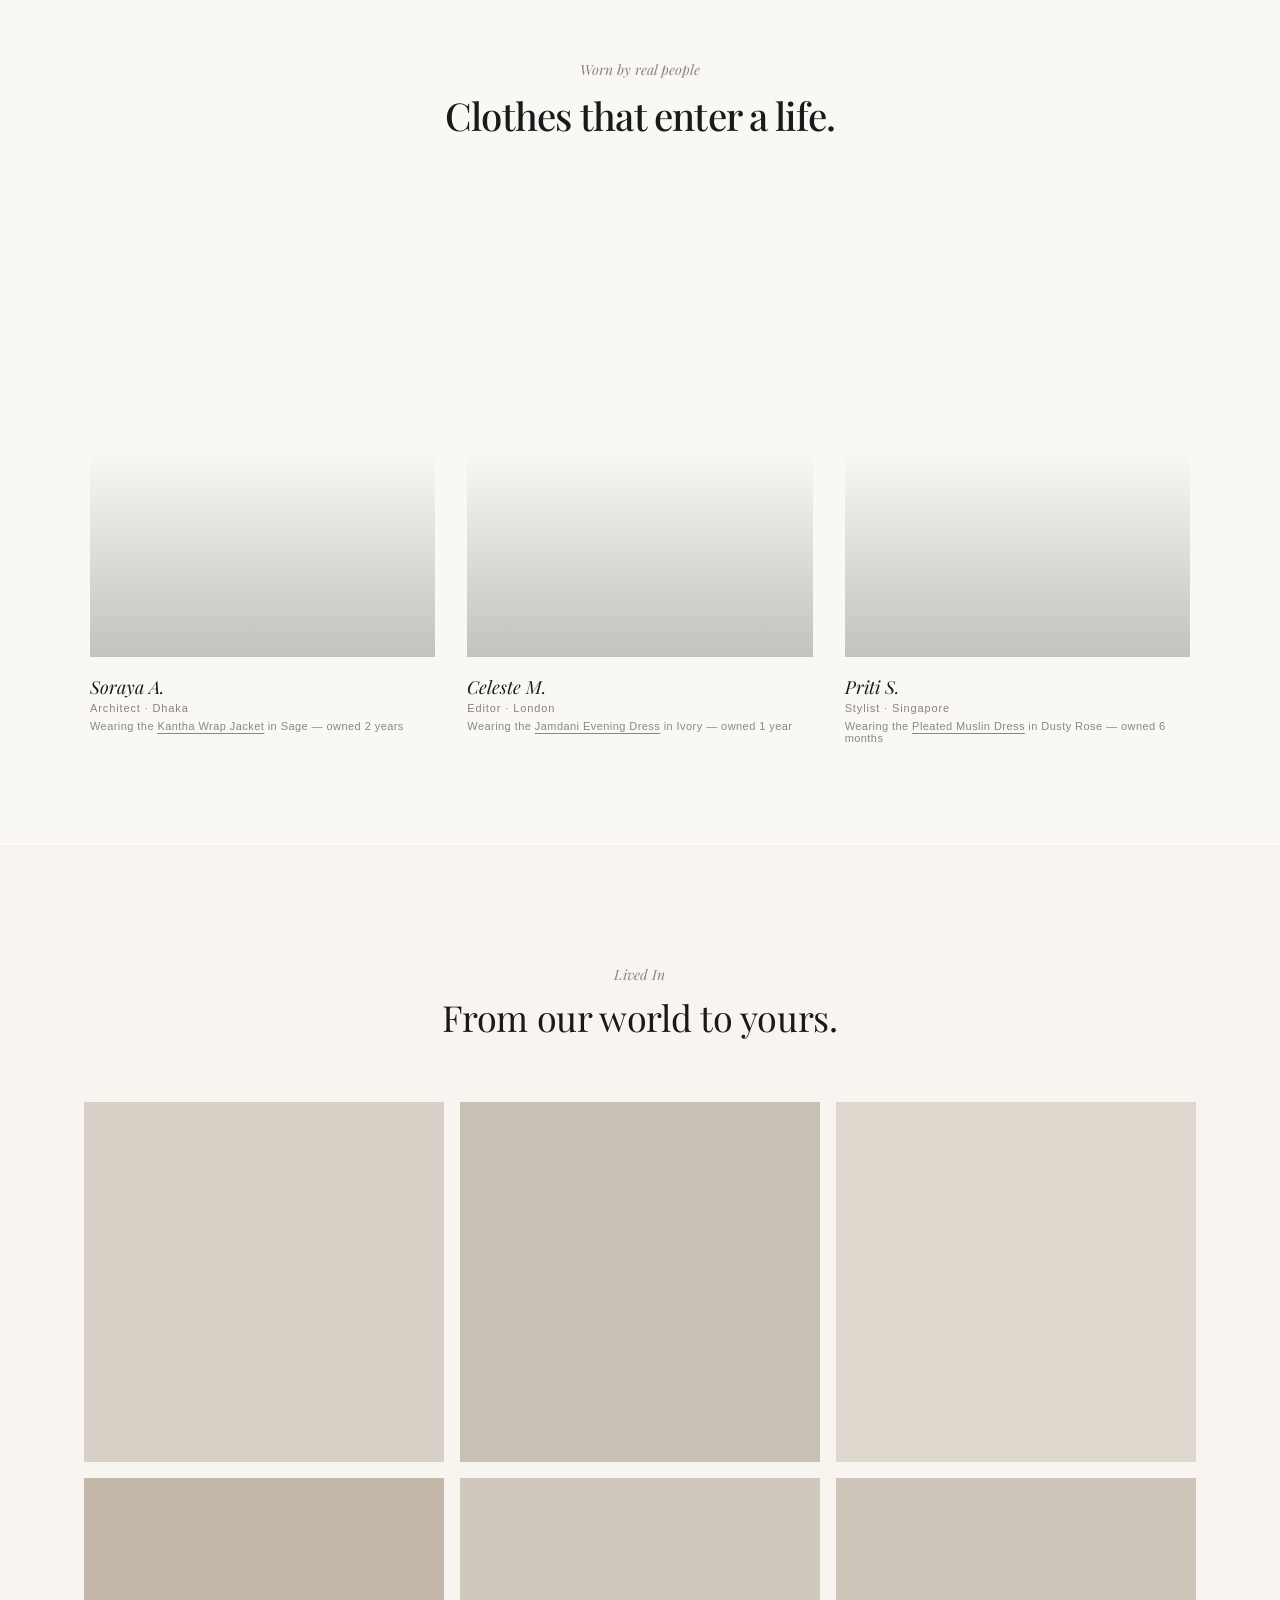
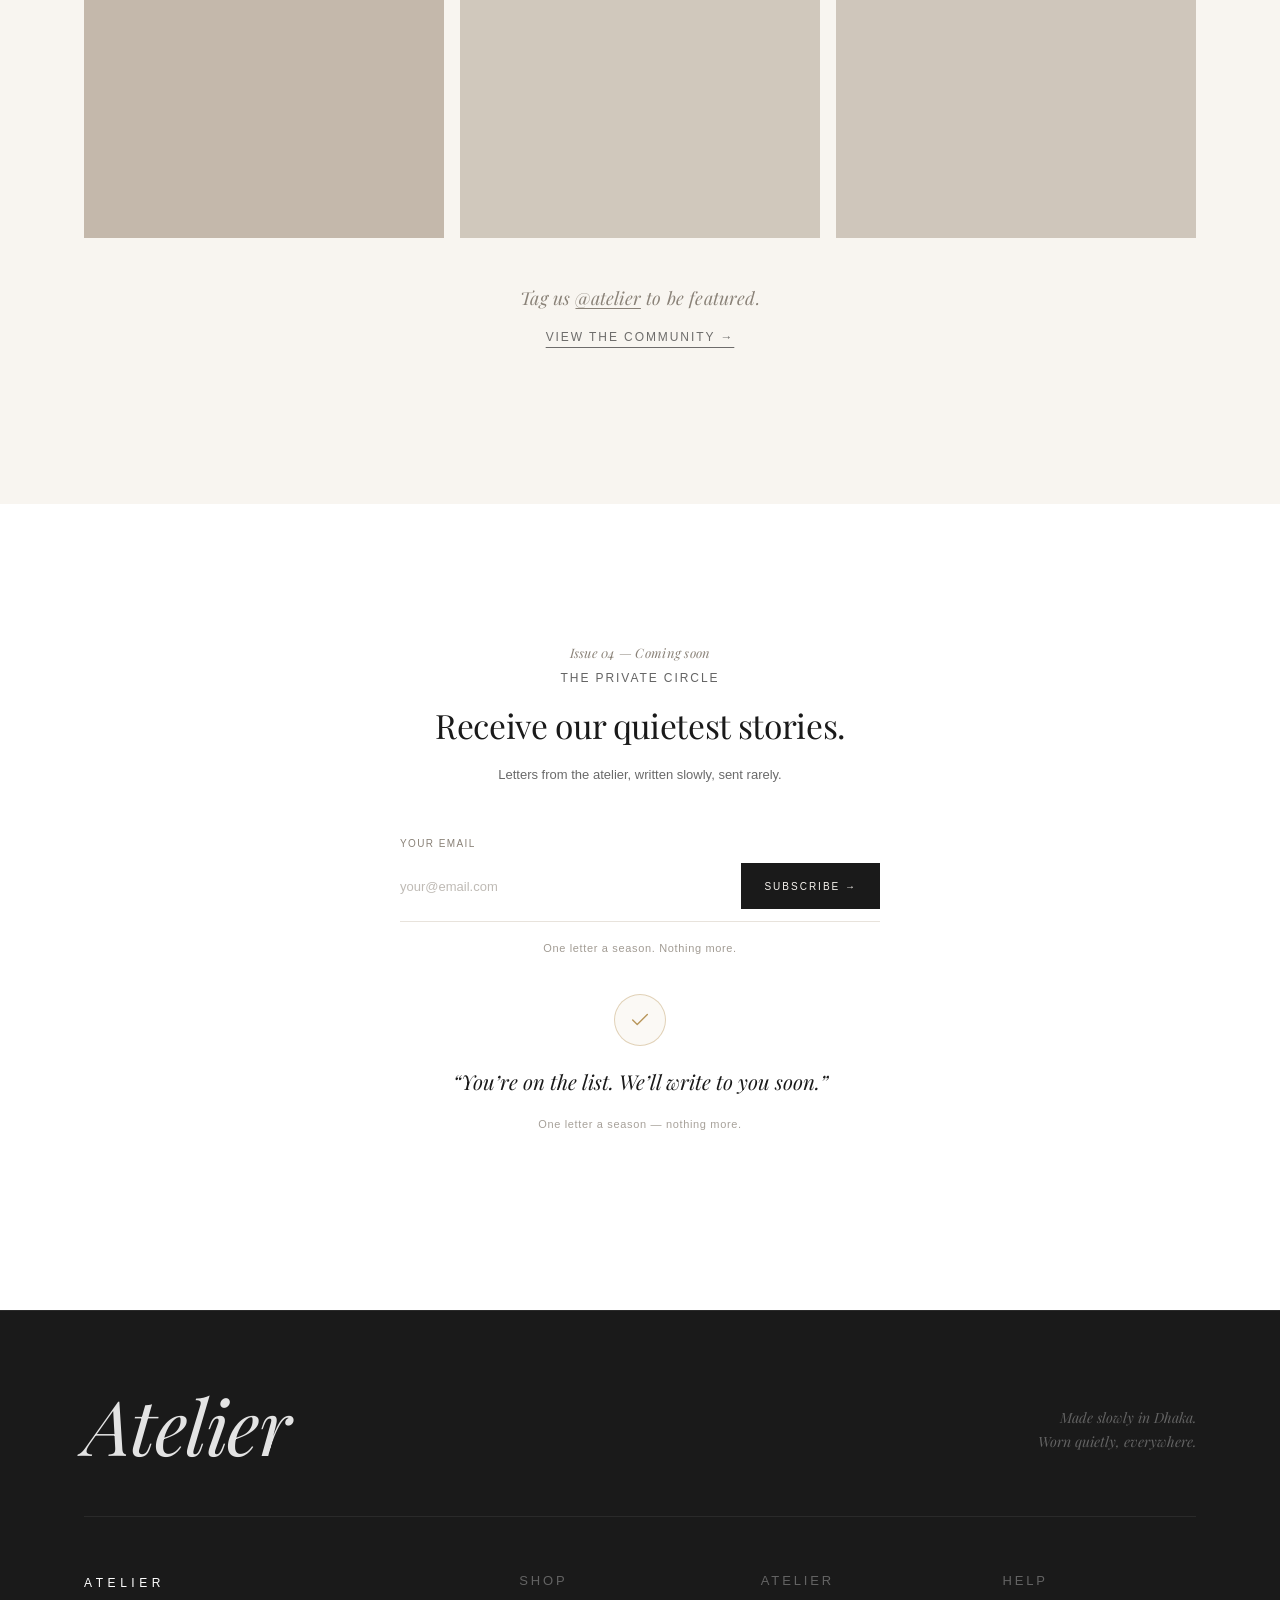
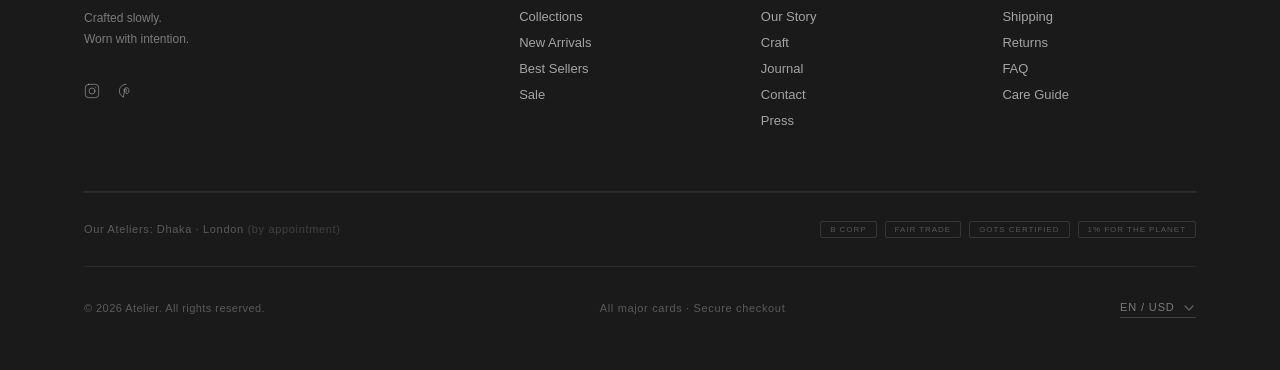
==== commit 44464ac4: "Fix: script order, defer loading, mobile touch-action for Vercel" ====
--- a/index.html
+++ b/index.html
@@ -1170,22 +1170,52 @@
         <div class="gallery__grid">
 
           <div class="gallery__item">
-            <div class="gallery__img gallery-img--g1" role="img" aria-label="A woman in a soft coat and scarf, photographed under stone arches"></div>
+            <button class="gallery__btn" aria-label="View photo 1 — A woman in a soft coat and scarf" data-index="0">
+              <div class="gallery__img gallery-img--g1" aria-hidden="true"></div>
+              <span class="gallery__zoom" aria-hidden="true">
+                <svg width="16" height="16" viewBox="0 0 24 24" fill="none" stroke="currentColor" stroke-width="1.5" stroke-linecap="round"><circle cx="11" cy="11" r="6"/><path d="M21 21l-4.35-4.35"/><line x1="11" y1="8" x2="11" y2="14"/><line x1="8" y1="11" x2="14" y2="11"/></svg>
+              </span>
+            </button>
           </div>
           <div class="gallery__item">
-            <div class="gallery__img gallery-img--g2" role="img" aria-label="A quiet studio portrait of a woman in a draped dark top"></div>
+            <button class="gallery__btn" aria-label="View photo 2 — A quiet studio portrait of a woman in a draped dark top" data-index="1">
+              <div class="gallery__img gallery-img--g2" aria-hidden="true"></div>
+              <span class="gallery__zoom" aria-hidden="true">
+                <svg width="16" height="16" viewBox="0 0 24 24" fill="none" stroke="currentColor" stroke-width="1.5" stroke-linecap="round"><circle cx="11" cy="11" r="6"/><path d="M21 21l-4.35-4.35"/><line x1="11" y1="8" x2="11" y2="14"/><line x1="8" y1="11" x2="14" y2="11"/></svg>
+              </span>
+            </button>
           </div>
           <div class="gallery__item">
-            <div class="gallery__img gallery-img--g3" role="img" aria-label="A man in a fine-knit sweater, neutral light"></div>
+            <button class="gallery__btn" aria-label="View photo 3 — A man in a fine-knit sweater, neutral light" data-index="2">
+              <div class="gallery__img gallery-img--g3" aria-hidden="true"></div>
+              <span class="gallery__zoom" aria-hidden="true">
+                <svg width="16" height="16" viewBox="0 0 24 24" fill="none" stroke="currentColor" stroke-width="1.5" stroke-linecap="round"><circle cx="11" cy="11" r="6"/><path d="M21 21l-4.35-4.35"/><line x1="11" y1="8" x2="11" y2="14"/><line x1="8" y1="11" x2="14" y2="11"/></svg>
+              </span>
+            </button>
           </div>
           <div class="gallery__item">
-            <div class="gallery__img gallery-img--g4" role="img" aria-label="Woman in white dress in a golden sunset field"></div>
+            <button class="gallery__btn" aria-label="View photo 4 — Woman in white dress in a golden sunset field" data-index="3">
+              <div class="gallery__img gallery-img--g4" aria-hidden="true"></div>
+              <span class="gallery__zoom" aria-hidden="true">
+                <svg width="16" height="16" viewBox="0 0 24 24" fill="none" stroke="currentColor" stroke-width="1.5" stroke-linecap="round"><circle cx="11" cy="11" r="6"/><path d="M21 21l-4.35-4.35"/><line x1="11" y1="8" x2="11" y2="14"/><line x1="8" y1="11" x2="14" y2="11"/></svg>
+              </span>
+            </button>
           </div>
           <div class="gallery__item">
-            <div class="gallery__img gallery-img--g5" role="img" aria-label="Woman in a flowing white dress in a grassy rural landscape"></div>
+            <button class="gallery__btn" aria-label="View photo 5 — Woman in a flowing white dress in a rural landscape" data-index="4">
+              <div class="gallery__img gallery-img--g5" aria-hidden="true"></div>
+              <span class="gallery__zoom" aria-hidden="true">
+                <svg width="16" height="16" viewBox="0 0 24 24" fill="none" stroke="currentColor" stroke-width="1.5" stroke-linecap="round"><circle cx="11" cy="11" r="6"/><path d="M21 21l-4.35-4.35"/><line x1="11" y1="8" x2="11" y2="14"/><line x1="8" y1="11" x2="14" y2="11"/></svg>
+              </span>
+            </button>
           </div>
           <div class="gallery__item">
-            <div class="gallery__img gallery-img--g6" role="img" aria-label="Woman in an elegant flowing white dress, studio portrait"></div>
+            <button class="gallery__btn" aria-label="View photo 6 — Woman in an elegant flowing white dress, studio portrait" data-index="5">
+              <div class="gallery__img gallery-img--g6" aria-hidden="true"></div>
+              <span class="gallery__zoom" aria-hidden="true">
+                <svg width="16" height="16" viewBox="0 0 24 24" fill="none" stroke="currentColor" stroke-width="1.5" stroke-linecap="round"><circle cx="11" cy="11" r="6"/><path d="M21 21l-4.35-4.35"/><line x1="11" y1="8" x2="11" y2="14"/><line x1="8" y1="11" x2="14" y2="11"/></svg>
+              </span>
+            </button>
           </div>
 
         </div><!-- /.gallery__grid -->
@@ -1461,6 +1491,25 @@
       </button>
     </div>
     <div class="wishlist-body" id="wishlist-body"></div>
+  </div>
+
+  <!-- ─── Gallery Lightbox ────────────────────────────────── -->
+  <div class="lightbox" id="lightbox" role="dialog" aria-modal="true" aria-label="Photo viewer" hidden>
+    <button class="lightbox__close" id="lightbox-close" aria-label="Close photo viewer">
+      <svg width="16" height="16" viewBox="0 0 24 24" fill="none" stroke="currentColor" stroke-width="1.5" stroke-linecap="round" aria-hidden="true">
+        <line x1="4" y1="4" x2="20" y2="20"/><line x1="20" y1="4" x2="4" y2="20"/>
+      </svg>
+    </button>
+    <button class="lightbox__nav lightbox__nav--prev" id="lightbox-prev" aria-label="Previous photo">
+      <svg width="20" height="20" viewBox="0 0 24 24" fill="none" stroke="currentColor" stroke-width="1.5" stroke-linecap="round" aria-hidden="true"><polyline points="15 18 9 12 15 6"/></svg>
+    </button>
+    <div class="lightbox__stage">
+      <img class="lightbox__img" id="lightbox-img" src="" alt="" draggable="false">
+    </div>
+    <button class="lightbox__nav lightbox__nav--next" id="lightbox-next" aria-label="Next photo">
+      <svg width="20" height="20" viewBox="0 0 24 24" fill="none" stroke="currentColor" stroke-width="1.5" stroke-linecap="round" aria-hidden="true"><polyline points="9 18 15 12 9 6"/></svg>
+    </button>
+    <p class="lightbox__counter" id="lightbox-counter" aria-live="polite"></p>
   </div>
 
   <!-- ─── Size Picker — Bottom-sheet popup ───────────────────
@@ -1489,8 +1538,8 @@
     </svg>
   </button>
 
-  <script src="js/products.js?v=2"></script>
-  <script src="js/main.js?v=2"></script>
-  <script src="js/interactions.js?v=6"></script>
+  <script src="js/products.js?v=3" defer></script>
+  <script src="js/interactions.js?v=10" defer></script>
+  <script src="js/main.js?v=3" defer></script>
 </body>
 </html>
--- a/css/styles.css
+++ b/css/styles.css
@@ -55,7 +55,7 @@
   -moz-osx-font-smoothing: grayscale;
 }
 
-a   { color: inherit; text-decoration: none; }
+a   { color: inherit; text-decoration: none; -webkit-tap-highlight-color: transparent; }
 img { display: block; max-width: 100%; }
 
 button {
@@ -63,6 +63,8 @@
   border: none;
   cursor: pointer;
   font: inherit;
+  touch-action: manipulation;       /* removes 300ms tap delay on mobile */
+  -webkit-tap-highlight-color: transparent;
 }
 
 /* 2b. SECTION SCROLL-REVEAL
@@ -457,7 +459,7 @@
 .hero {
   position: relative;
   height: 100vh;
-  min-height: 600px;
+  min-height: 700px;
   overflow: hidden;
   background: var(--ivory);
 }
@@ -494,8 +496,7 @@
 
 .hero__main-img {
   position: absolute;
-  top: 0;
-  left: 0;
+  inset: 0;
   width: 100%;
   height: 100%;
   object-fit: cover;
@@ -503,7 +504,7 @@
   background-color: #BDB0A0;
   background-image: url("https://images.unsplash.com/photo-1683660107856-cdad7a562d12?auto=format&fit=crop&w=1920&q=85");
   background-size: cover;
-  background-position: center top;
+  background-position: center;
   background-repeat: no-repeat;
   /* Subtle scale-in on load for depth */
   transform: scale(1.04);
@@ -598,7 +599,7 @@
    Two-weight technique: roman primary line + lighter italic second. */
 .hero__headline {
   font-family: 'Cormorant Garamond', Georgia, serif;
-  font-size: clamp(48px, 7vw, 92px);
+  font-size: clamp(52px, 8vw, 96px);
   font-weight: 300;
   font-style: normal;
   line-height: 1.0;
@@ -772,6 +773,22 @@
     right: 20px;
     bottom: 40px;
   }
+}
+
+/* Short viewports (laptops): the tall editorial headline + card can
+   exceed the viewport height and clip behind the fixed header. Scale
+   the headline down and tuck the card closer to the bottom so the
+   whole block stays below the header. */
+@media (max-height: 760px) {
+  .hero__season   { margin-bottom: 12px; }
+  .hero__headline { font-size: 56px; line-height: 1.08; margin-bottom: 16px; }
+  .hero__subline  { margin-bottom: 18px; }
+  .hero__card     { bottom: 48px; }
+}
+
+@media (max-height: 620px) {
+  .hero__headline { font-size: 46px; margin-bottom: 12px; }
+  .hero__card     { bottom: 36px; }
 }
 
 /* =====================================================
@@ -1407,10 +1424,11 @@
   pointer-events: none;
 }
 
-/* Crossfade to secondary lifestyle/detail image on hover */
+/* Hover image swap disabled — the secondary image stays hidden so
+   hovering a product card never replaces its photo. */
 .product-card:hover       .product-card__img-hover,
 .product-card:focus-within .product-card__img-hover {
-  opacity: 1;
+  opacity: 0;
 }
 
 /* Secondary lifestyle / detail images */
@@ -1861,7 +1879,7 @@
     opacity: 0.45;
   }
 
-  /* Filter pills wrap on narrow tablet */
+  /* Filter pills: left-align on tablet */
   .selection__filters {
     gap: 0;
     justify-content: flex-start;
@@ -1869,19 +1887,64 @@
   }
 }
 
-/* Mobile: single column */
+/* Mobile: 2-column grid for better browsing density */
 @media (max-width: 480px) {
   .selection {
-    padding: 72px 28px 64px;
+    padding: 72px 16px 64px;
   }
 
   .selection__grid {
-    grid-template-columns: 1fr;
-    row-gap: 48px;
+    grid-template-columns: repeat(2, 1fr);
+    column-gap: 12px;
+    row-gap: 32px;
   }
 
   .selection__header {
-    margin-bottom: 48px;
+    margin-bottom: 40px;
+  }
+
+  /* Simplify cards at ~151px column width */
+  .product-card__sizes,
+  .product-card__size-guide,
+  .product-card__atb {
+    display: none;
+  }
+
+  .product-card__name {
+    font-size: 13px;
+    letter-spacing: 0;
+  }
+
+  .product-card__material {
+    font-size: 11px;
+  }
+
+  .product-card__price {
+    font-size: 13px;
+  }
+
+  .product-card__swatch {
+    width: 10px;
+    height: 10px;
+  }
+
+  /* Filter pills: single scrollable row, no wrapping */
+  .selection__filters {
+    flex-wrap: nowrap;
+    overflow-x: auto;
+    justify-content: flex-start;
+    gap: 0;
+    margin-bottom: 32px;
+    padding-bottom: 4px;
+    -webkit-overflow-scrolling: touch;
+    scrollbar-width: none;
+  }
+  .selection__filters::-webkit-scrollbar { display: none; }
+
+  .selection__filter {
+    flex-shrink: 0;
+    padding: 8px 14px;
+    font-size: 11px;
   }
 }
 
@@ -2321,21 +2384,21 @@
 /* Journal card images — matched to article content */
 .journal-img--01 {
   /* "One shirt, a hundred days" — woman reading in soft natural light */
-  background-image: url('https://images.pexels.com/photos/7302904/pexels-photo-7302904.jpeg?auto=compress&cs=tinysrgb&w=700&h=480&fit=crop');
+  background-image: url('https://images.unsplash.com/photo-1558769132-cb1aea458c5e?w=600&q=80');
   background-color: #d4c9bb;
   background-position: center top;
 }
 
 .journal-img--02 {
   /* "Rina Akter, weaving since twelve" — artisan at a traditional loom */
-  background-image: url('https://images.pexels.com/photos/25561633/pexels-photo-25561633.jpeg?auto=compress&cs=tinysrgb&w=700&h=480&fit=crop');
+  background-image: url('https://images.unsplash.com/photo-1556905055-8f358a7a47b2?w=600&q=80');
   background-color: #c8bfb3;
   background-position: center center;
 }
 
 .journal-img--03 {
   /* "Why we still dye in clay pots" — hands dyeing fabric with indigo */
-  background-image: url('https://images.pexels.com/photos/6850864/pexels-photo-6850864.jpeg?auto=compress&cs=tinysrgb&w=700&h=480&fit=crop');
+  background-image: url('https://images.unsplash.com/photo-1507003211169-0a1dd7228f2d?w=600&q=80');
   background-color: #bfb8ae;
   background-position: center center;
 }
@@ -2725,8 +2788,8 @@
 
 /* Icon ring — sage-tinted circle */
 .promise__icon {
-  width: 64px;
-  height: 64px;
+  width: 32px;
+  height: 32px;
   display: flex;
   align-items: center;
   justify-content: center;
@@ -2734,13 +2797,13 @@
   border-radius: 50%;
   background: rgba(122, 148, 116, 0.08);
   color: #4A6645;
-  margin-bottom: 24px;
+  margin-bottom: 16px;
   flex-shrink: 0;
 }
 
 .promise__icon svg {
-  width: 28px;
-  height: 28px;
+  width: 16px;
+  height: 16px;
 }
 
 .promise__pillar-name {
@@ -2951,6 +3014,155 @@
   opacity: 1;
 }
 
+/* Gallery item button wrapper */
+.gallery__btn {
+  display: block;
+  width: 100%;
+  height: 100%;
+  background: none;
+  border: none;
+  padding: 0;
+  cursor: zoom-in;
+  position: relative;
+  overflow: hidden;
+}
+.gallery__btn .gallery__img {
+  width: 100%;
+  height: 100%;
+  transition: transform 0.5s ease;
+}
+.gallery__btn:hover .gallery__img { transform: scale(1.04); }
+
+.gallery__zoom {
+  position: absolute;
+  bottom: 12px;
+  right: 12px;
+  width: 32px;
+  height: 32px;
+  background: rgba(248, 245, 240, 0.85);
+  backdrop-filter: blur(4px);
+  display: flex;
+  align-items: center;
+  justify-content: center;
+  opacity: 0;
+  transform: scale(0.8);
+  transition: opacity 0.2s ease, transform 0.2s ease;
+  pointer-events: none;
+}
+.gallery__btn:hover .gallery__zoom,
+.gallery__btn:focus-visible .gallery__zoom {
+  opacity: 1;
+  transform: scale(1);
+}
+.gallery__btn:focus-visible {
+  outline: 2px solid var(--charcoal);
+  outline-offset: 2px;
+}
+
+/* ── LIGHTBOX ─────────────────────────────────────── */
+.lightbox {
+  position: fixed;
+  inset: 0;
+  background: rgba(10, 9, 8, 0.96);
+  z-index: 1200;
+  display: flex;
+  align-items: center;
+  justify-content: center;
+  opacity: 0;
+  transition: opacity 0.3s ease;
+}
+/* When closed, fully remove from layout so the fixed full-screen
+   overlay can't intercept clicks (the .lightbox display:flex above
+   otherwise overrides the [hidden] default of display:none). */
+.lightbox[hidden] { display: none; }
+.lightbox.is-open { opacity: 1; }
+
+.lightbox__stage {
+  display: flex;
+  align-items: center;
+  justify-content: center;
+  width: 100%;
+  height: 100%;
+  padding: 60px 80px;
+}
+
+.lightbox__img {
+  max-width: 100%;
+  max-height: 100%;
+  object-fit: contain;
+  opacity: 0;
+  transform: scale(0.96);
+  transition: opacity 0.25s ease, transform 0.25s ease;
+  user-select: none;
+  display: block;
+}
+.lightbox__img.is-loaded {
+  opacity: 1;
+  transform: scale(1);
+}
+
+.lightbox__close {
+  position: absolute;
+  top: 20px;
+  right: 24px;
+  width: 40px;
+  height: 40px;
+  background: none;
+  border: none;
+  color: rgba(248, 245, 240, 0.7);
+  cursor: pointer;
+  display: flex;
+  align-items: center;
+  justify-content: center;
+  transition: color 0.2s, transform 0.2s;
+  z-index: 2;
+}
+.lightbox__close:hover { color: #F8F5F0; transform: rotate(90deg); }
+.lightbox__close:focus-visible { outline: 1px solid rgba(248,245,240,0.5); outline-offset: 4px; }
+
+.lightbox__nav {
+  position: absolute;
+  top: 50%;
+  transform: translateY(-50%);
+  width: 48px;
+  height: 48px;
+  background: none;
+  border: 1px solid rgba(248, 245, 240, 0.2);
+  color: rgba(248, 245, 240, 0.7);
+  cursor: pointer;
+  display: flex;
+  align-items: center;
+  justify-content: center;
+  transition: background 0.2s, color 0.2s, border-color 0.2s;
+  z-index: 2;
+}
+.lightbox__nav--prev { left: 20px; }
+.lightbox__nav--next { right: 20px; }
+.lightbox__nav:hover {
+  background: rgba(248, 245, 240, 0.1);
+  border-color: rgba(248, 245, 240, 0.5);
+  color: #F8F5F0;
+}
+.lightbox__nav:focus-visible { outline: 1px solid rgba(248,245,240,0.5); outline-offset: 4px; }
+
+.lightbox__counter {
+  position: absolute;
+  bottom: 18px;
+  left: 50%;
+  transform: translateX(-50%);
+  font-family: var(--font-sans);
+  font-size: 11px;
+  letter-spacing: 0.18em;
+  color: rgba(248, 245, 240, 0.45);
+  pointer-events: none;
+}
+
+@media (max-width: 640px) {
+  .lightbox__stage { padding: 52px 20px; }
+  .lightbox__nav--prev { left: 8px; }
+  .lightbox__nav--next { right: 8px; }
+}
+
 /* Reduced motion */
 @media (prefers-reduced-motion: reduce) {
   .gallery__item {
@@ -2958,6 +3170,7 @@
     transform: none;
     transition: none;
   }
+  .lightbox, .lightbox__img { transition: none; }
 }
 
 /* Tablet: 2 columns */
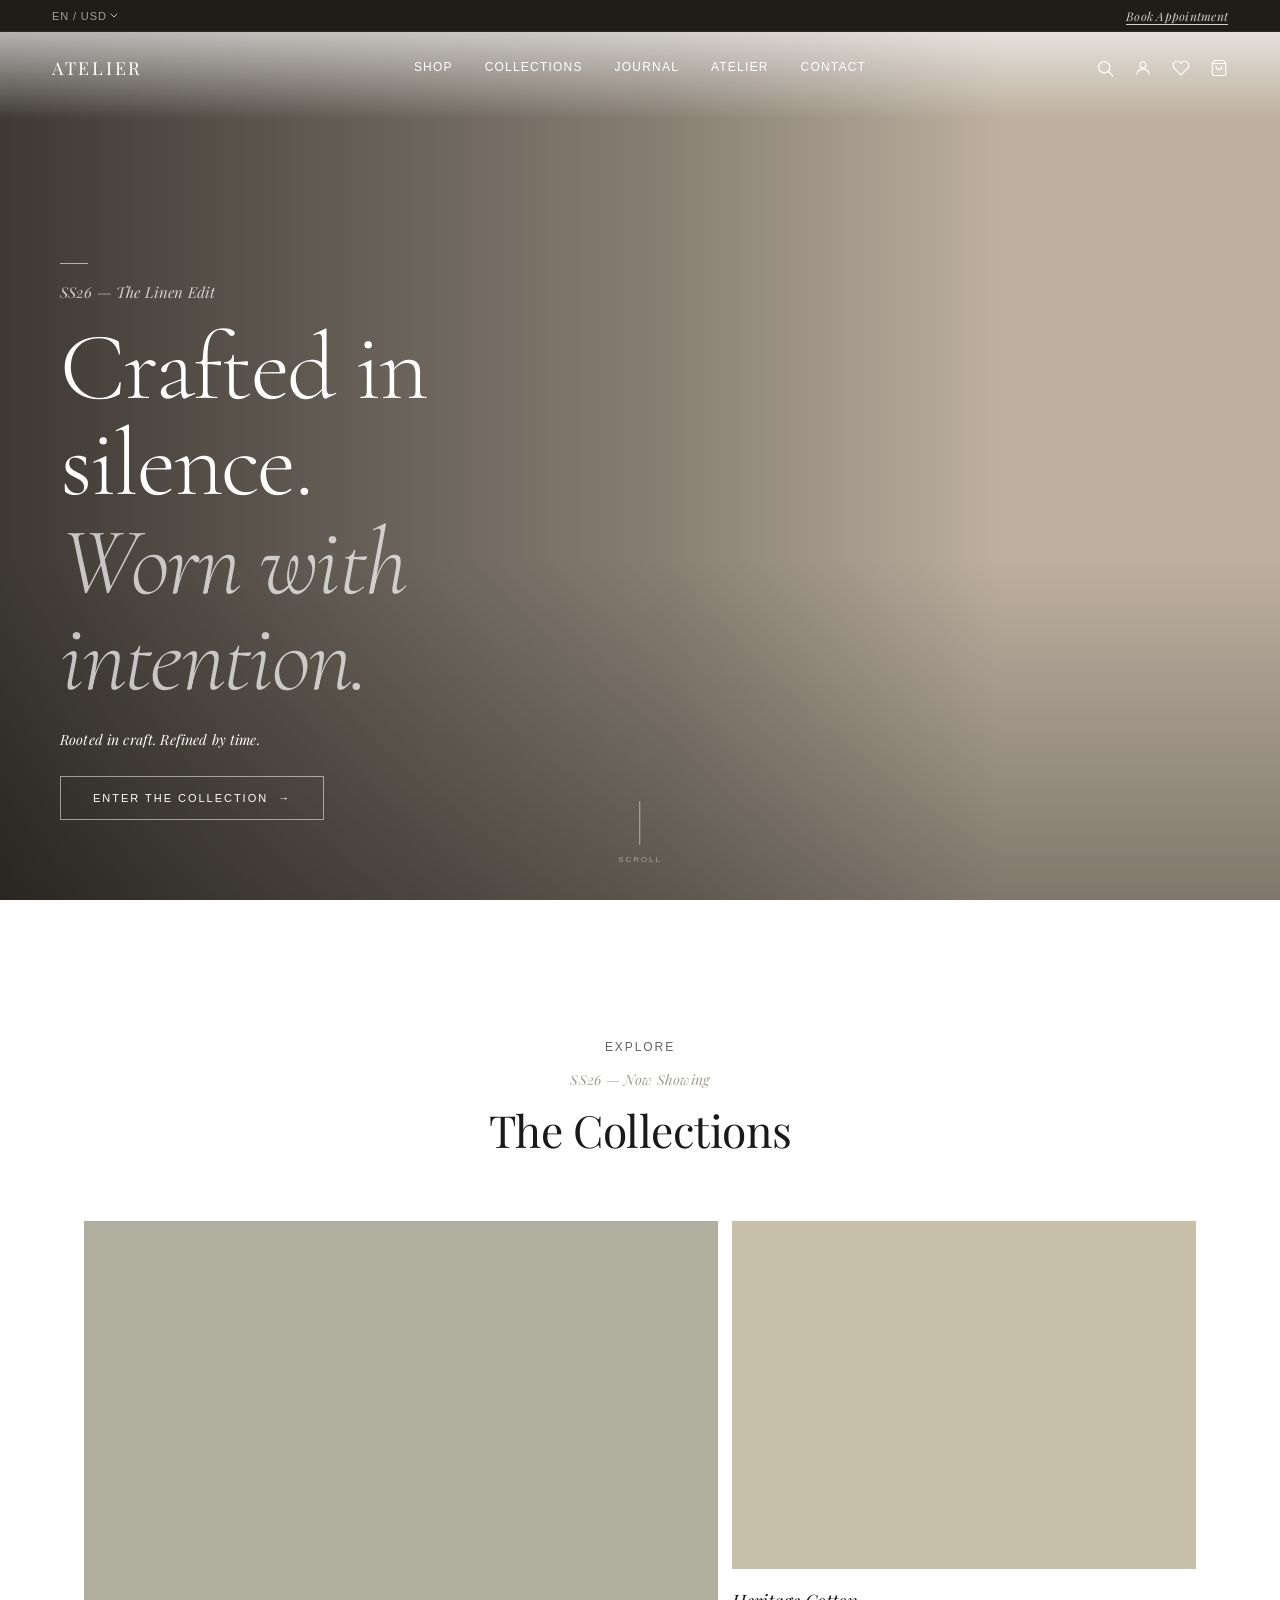
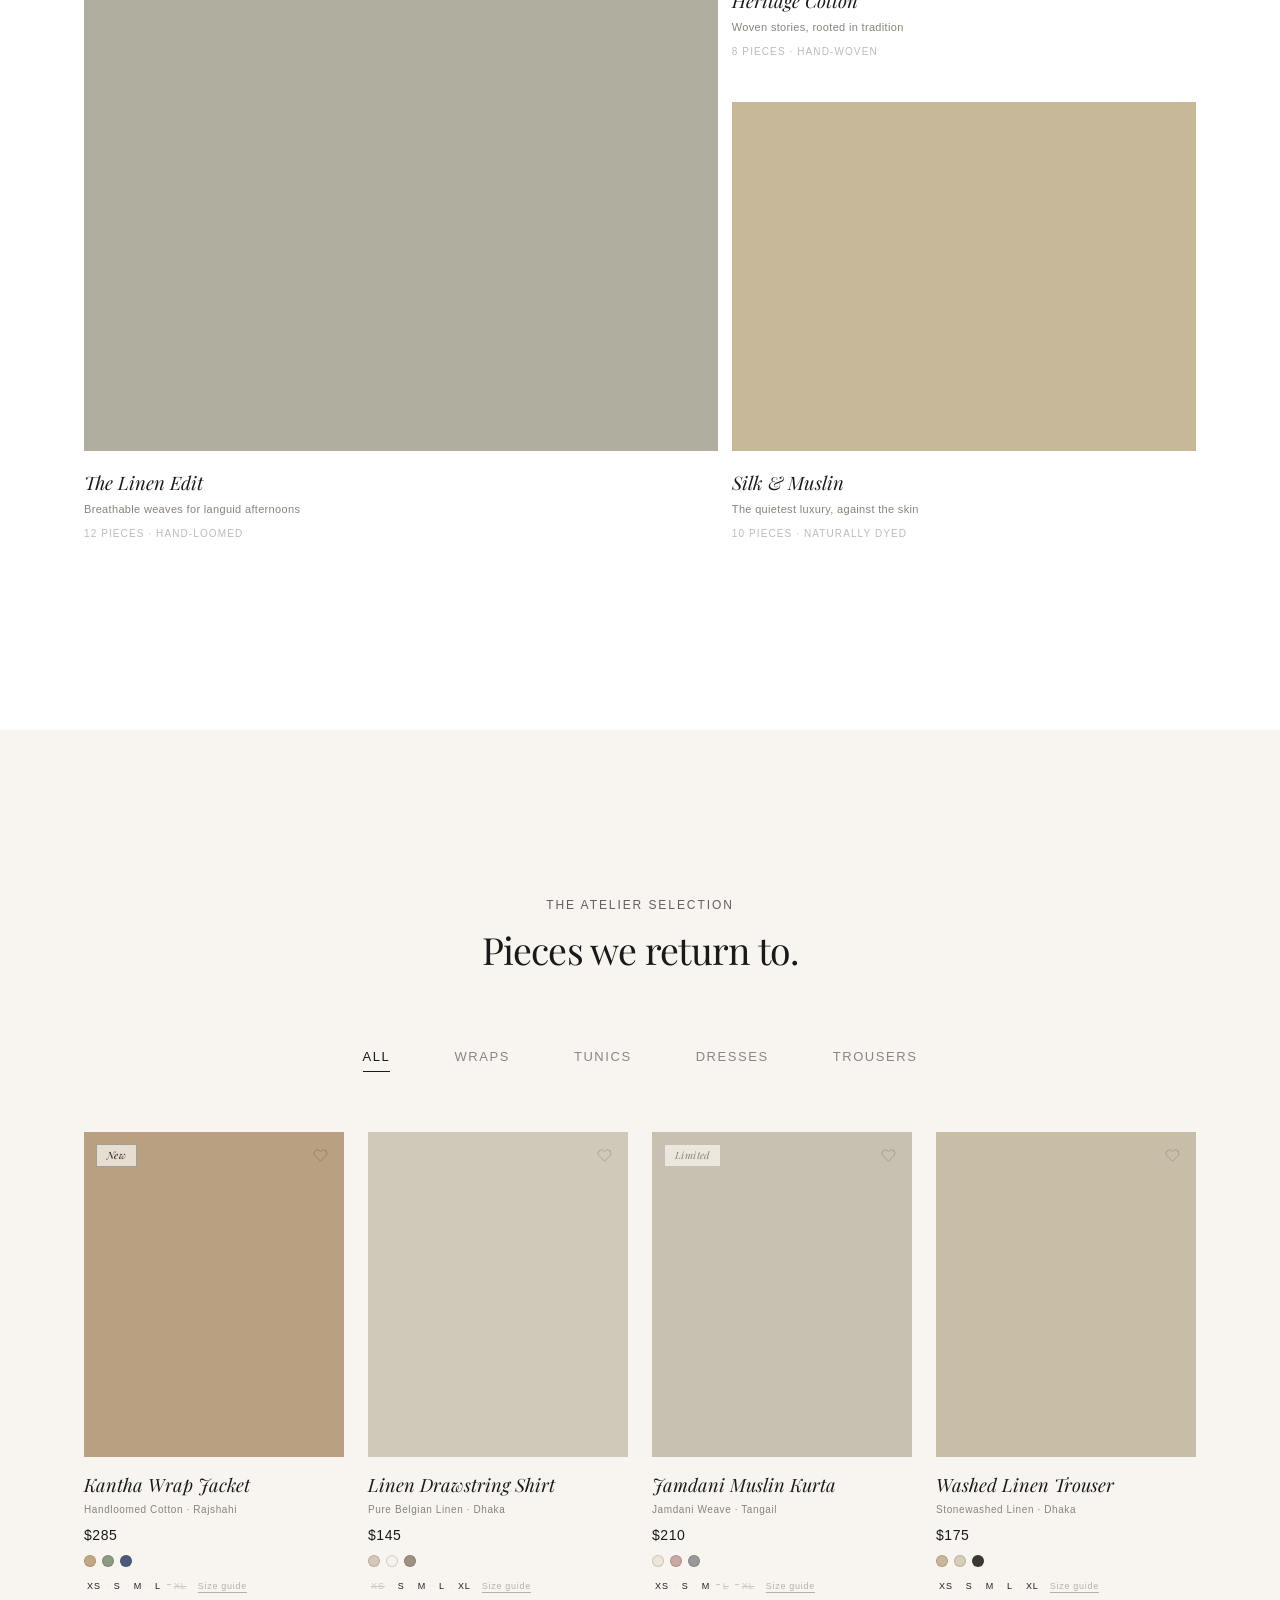
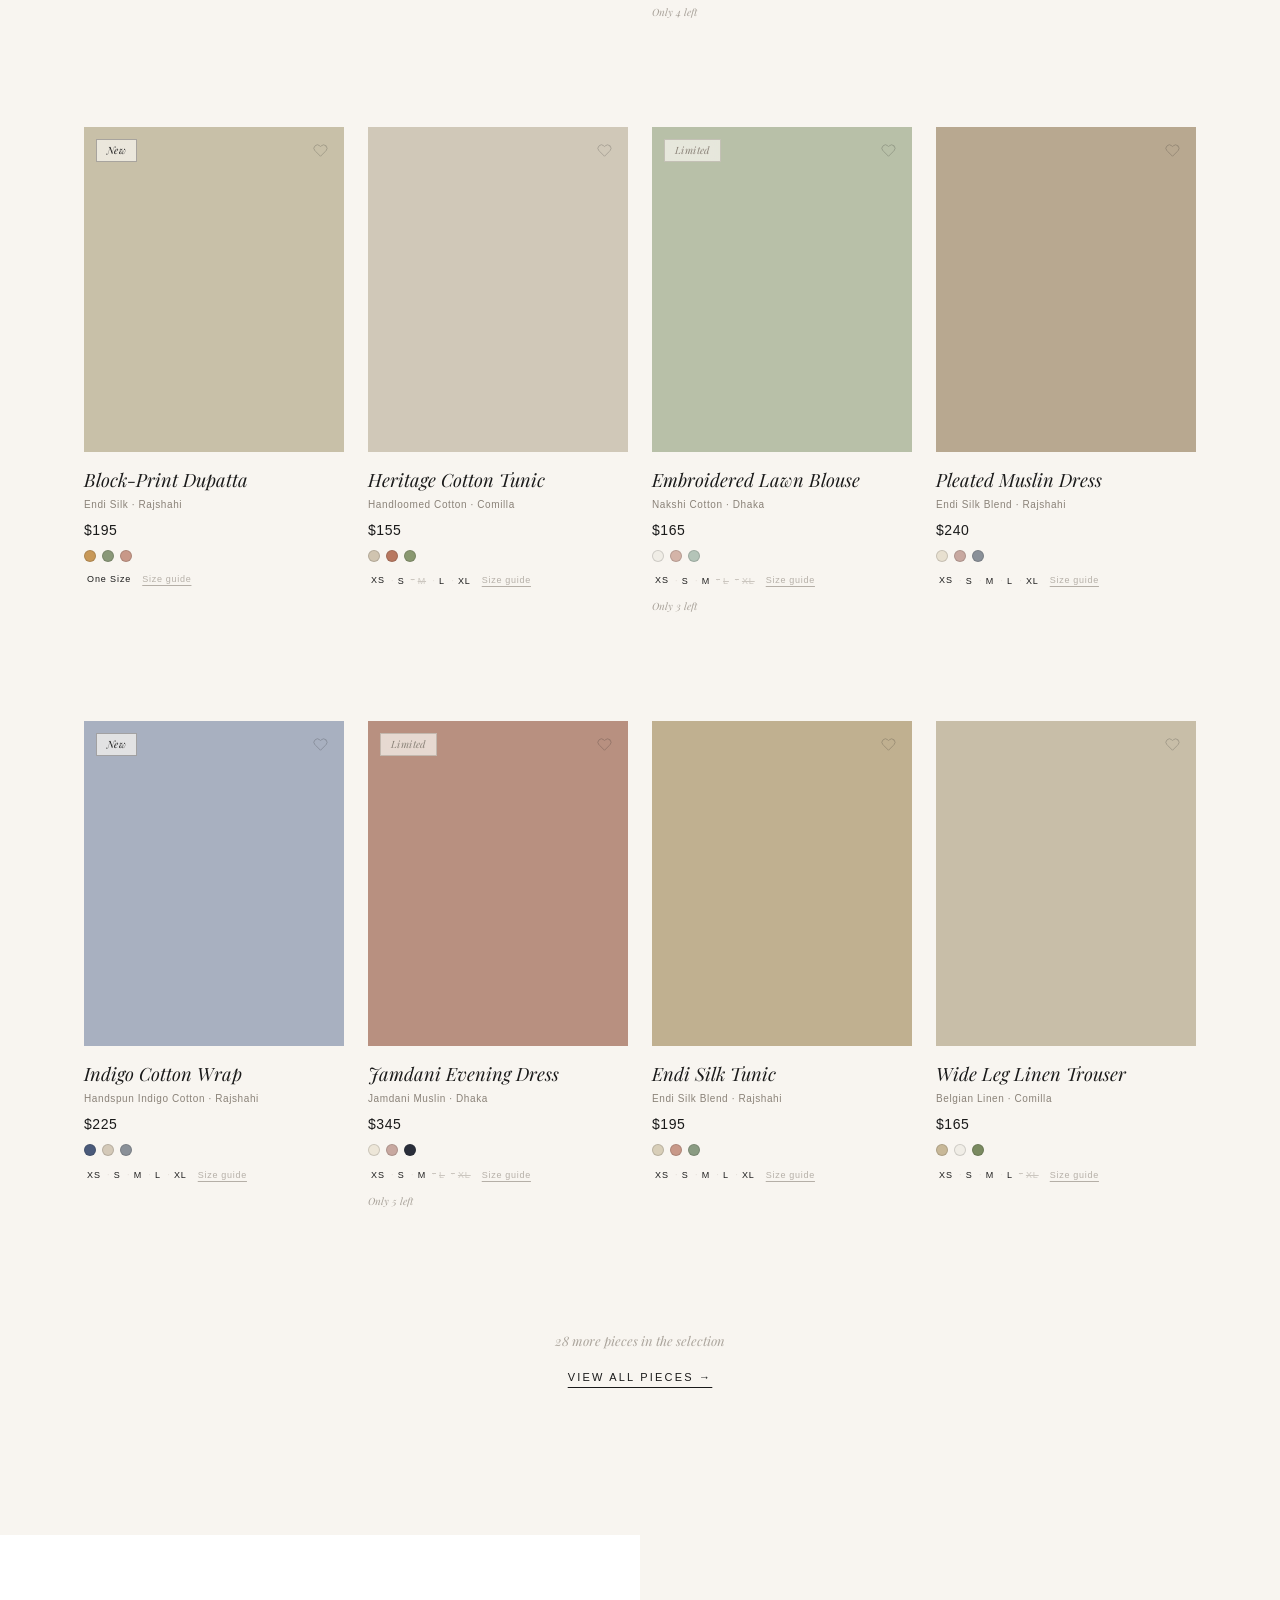
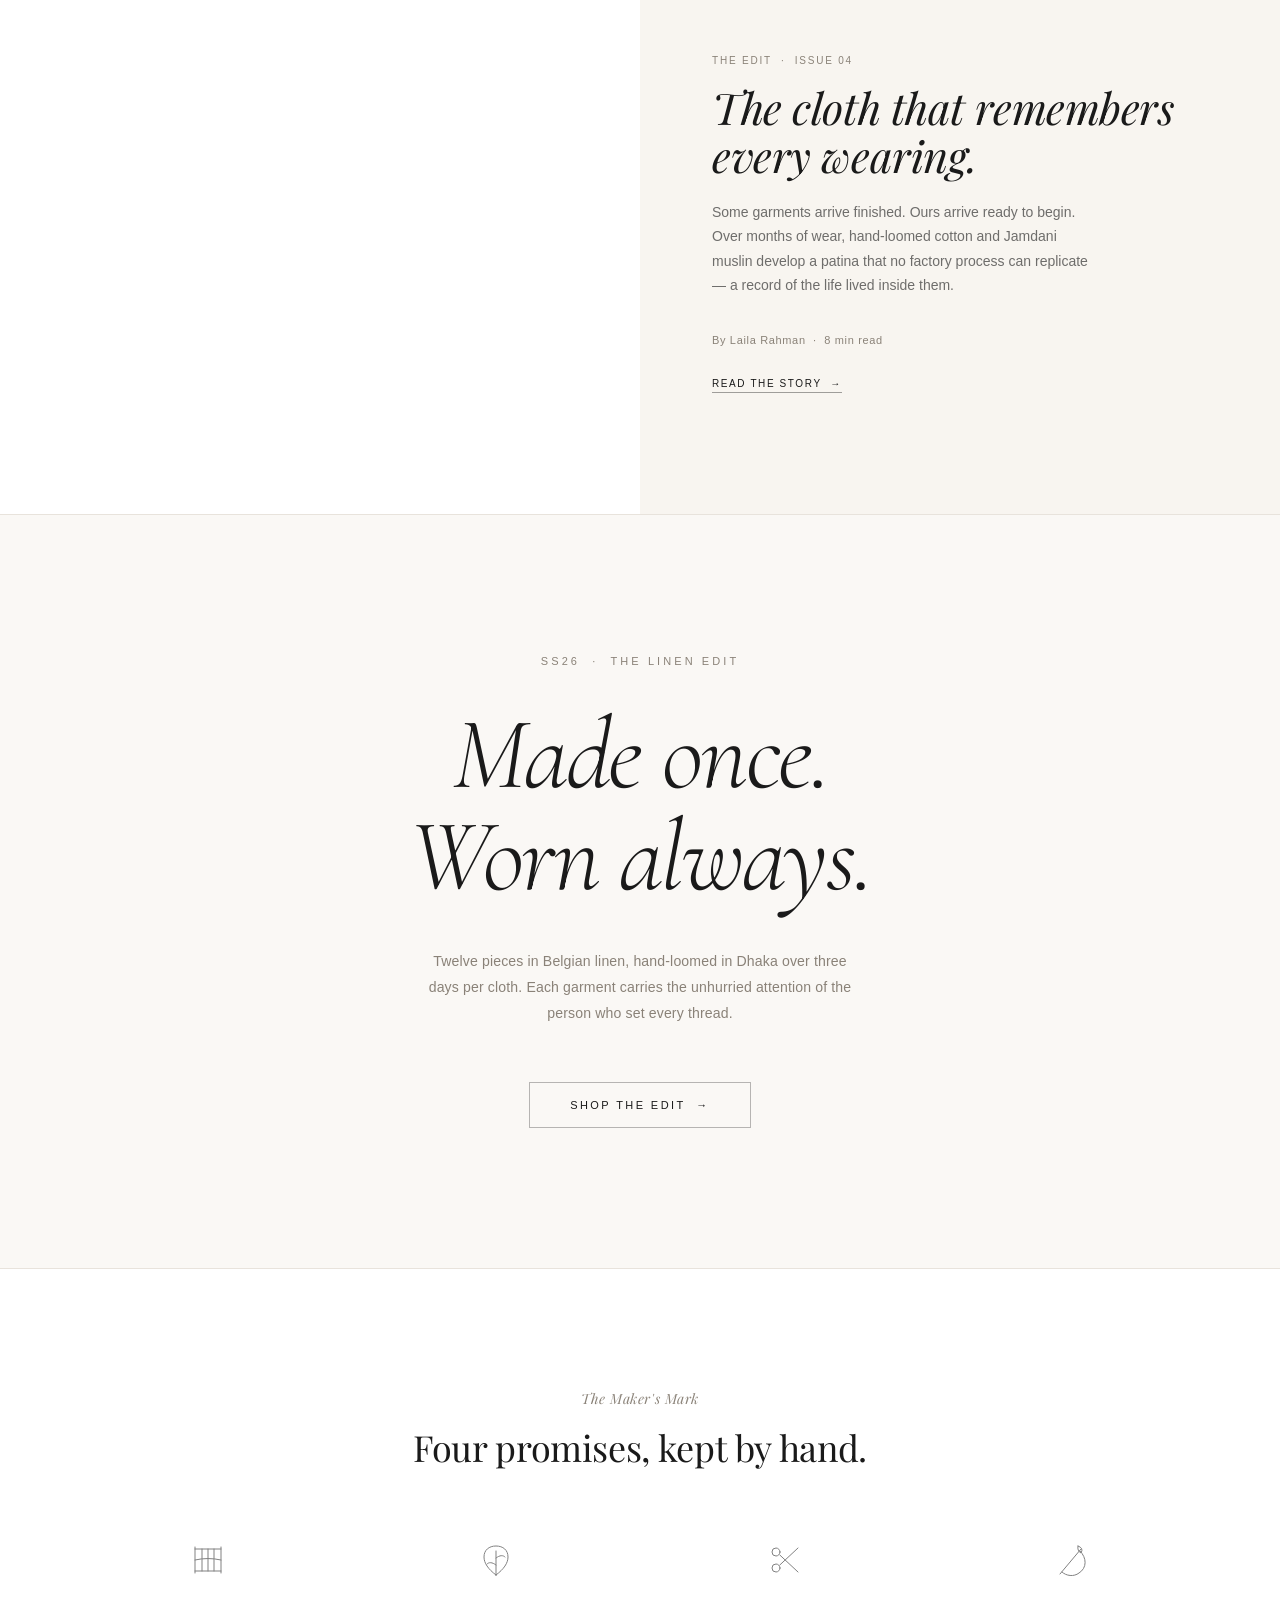
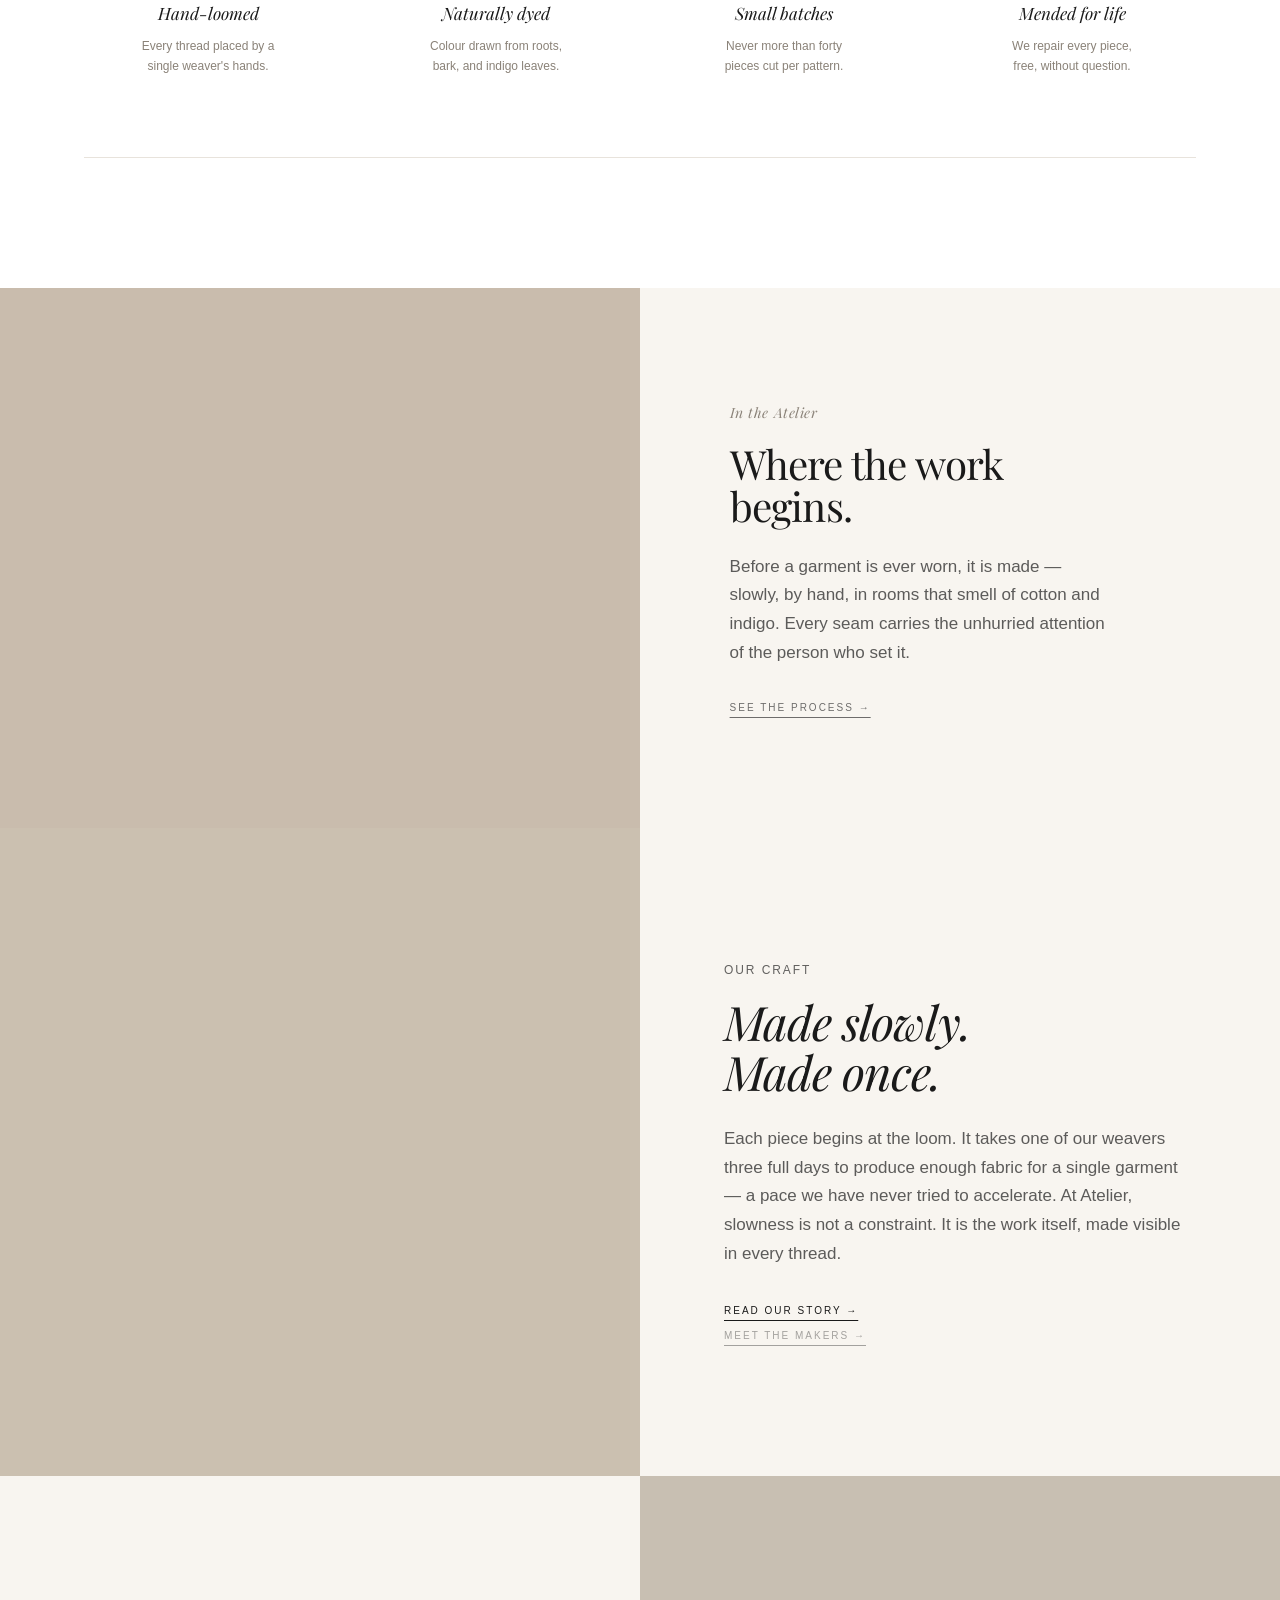
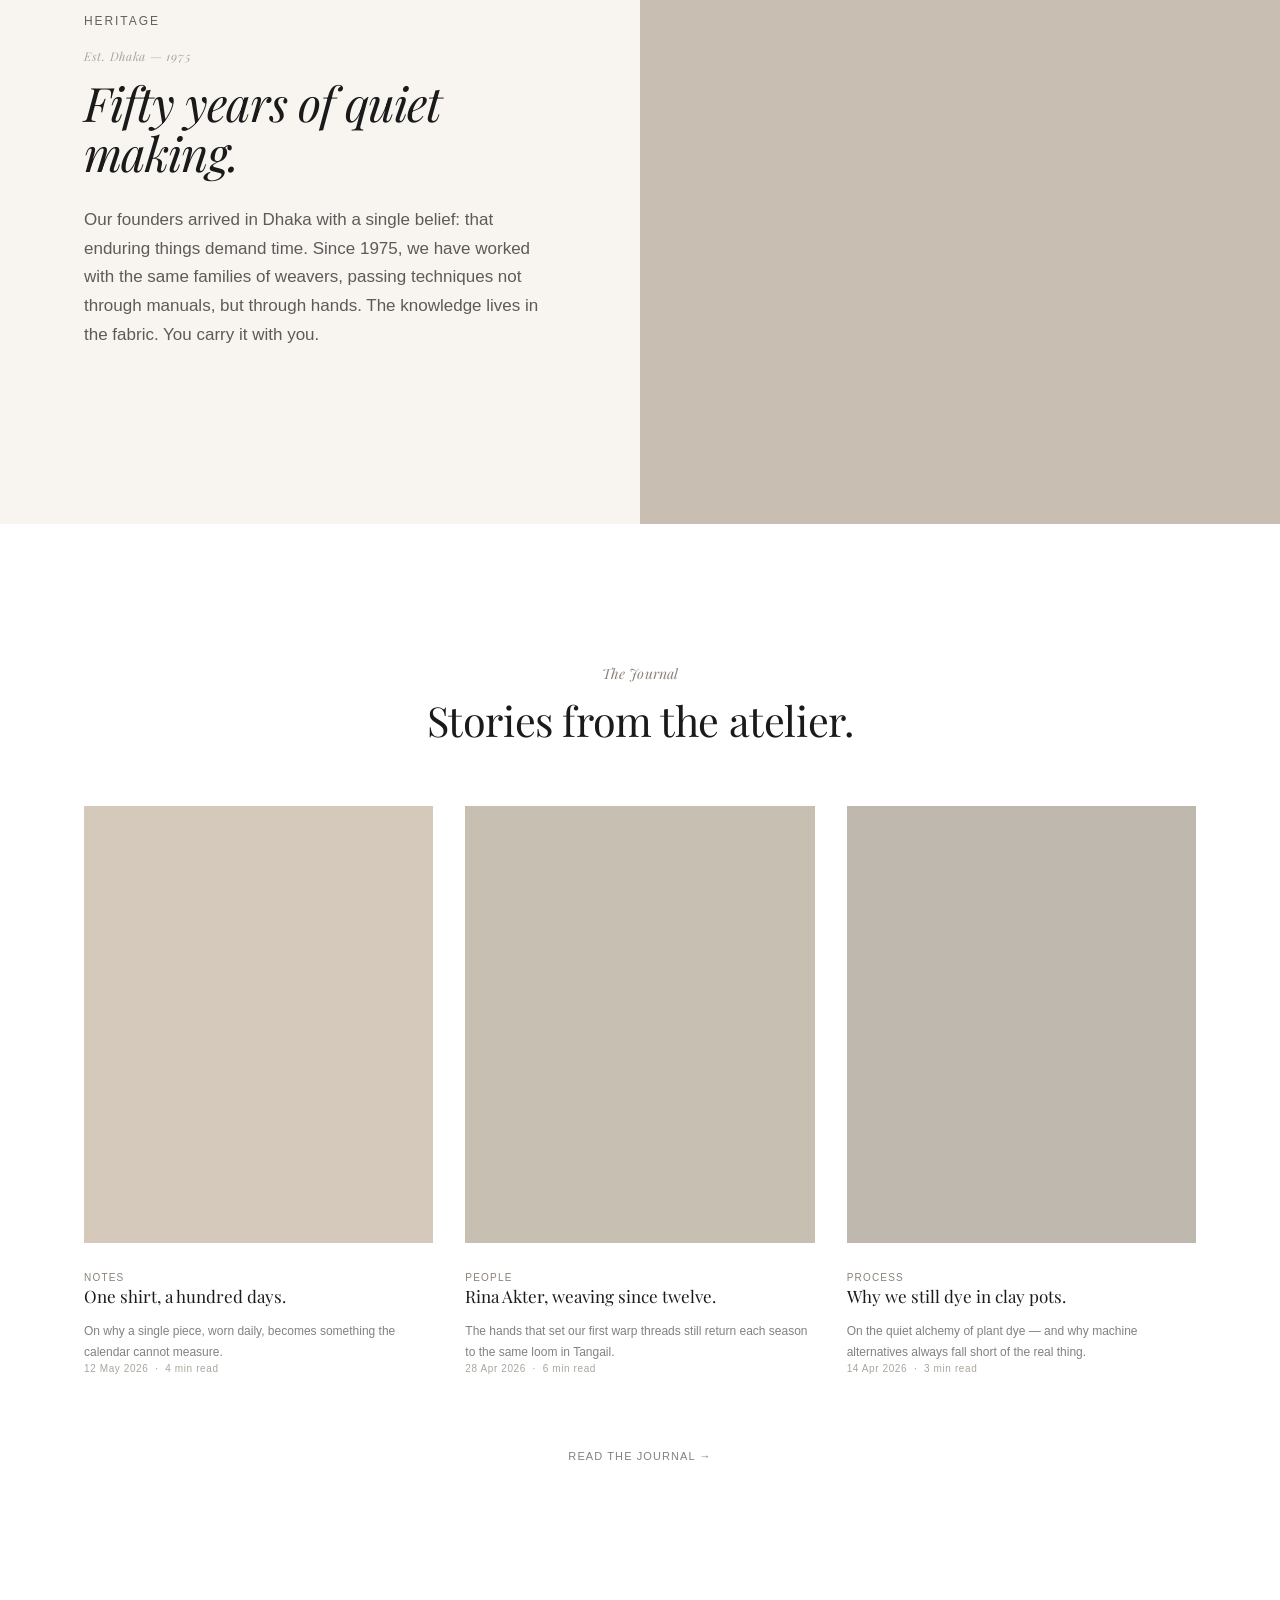
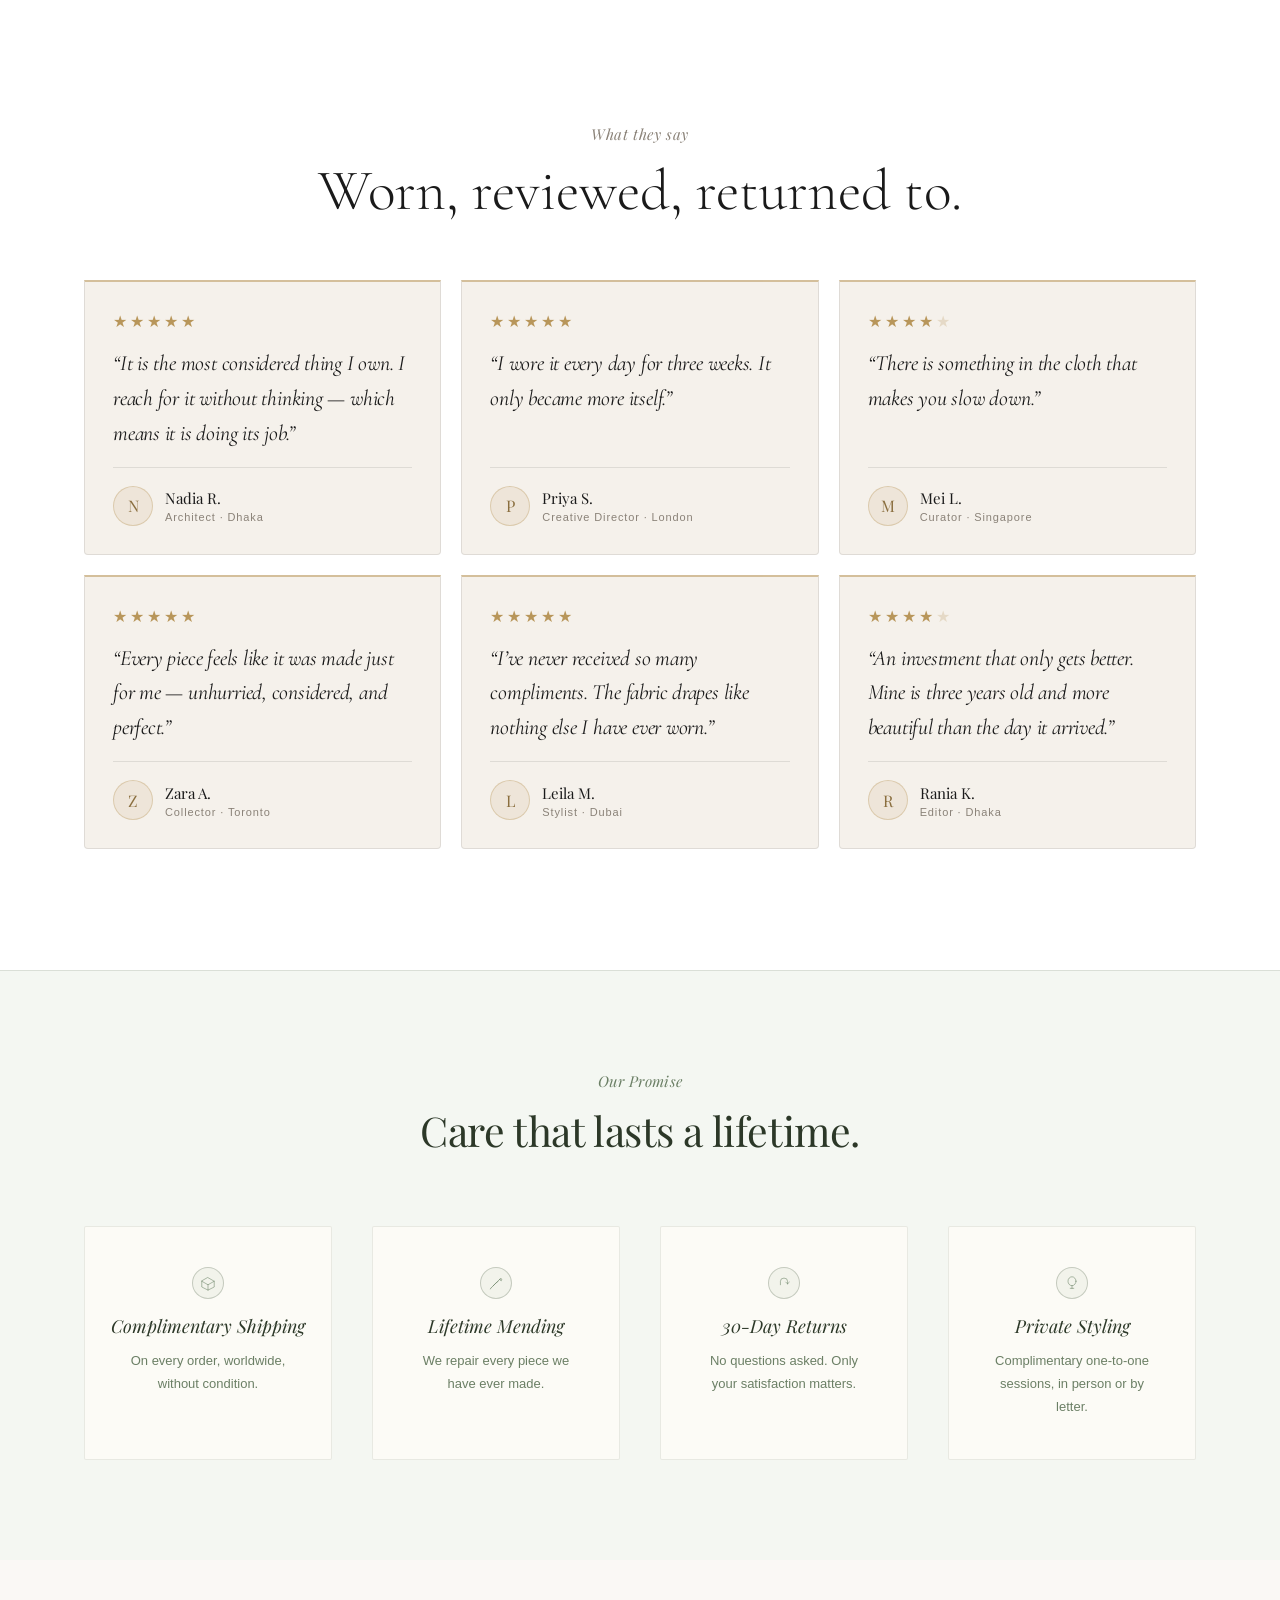
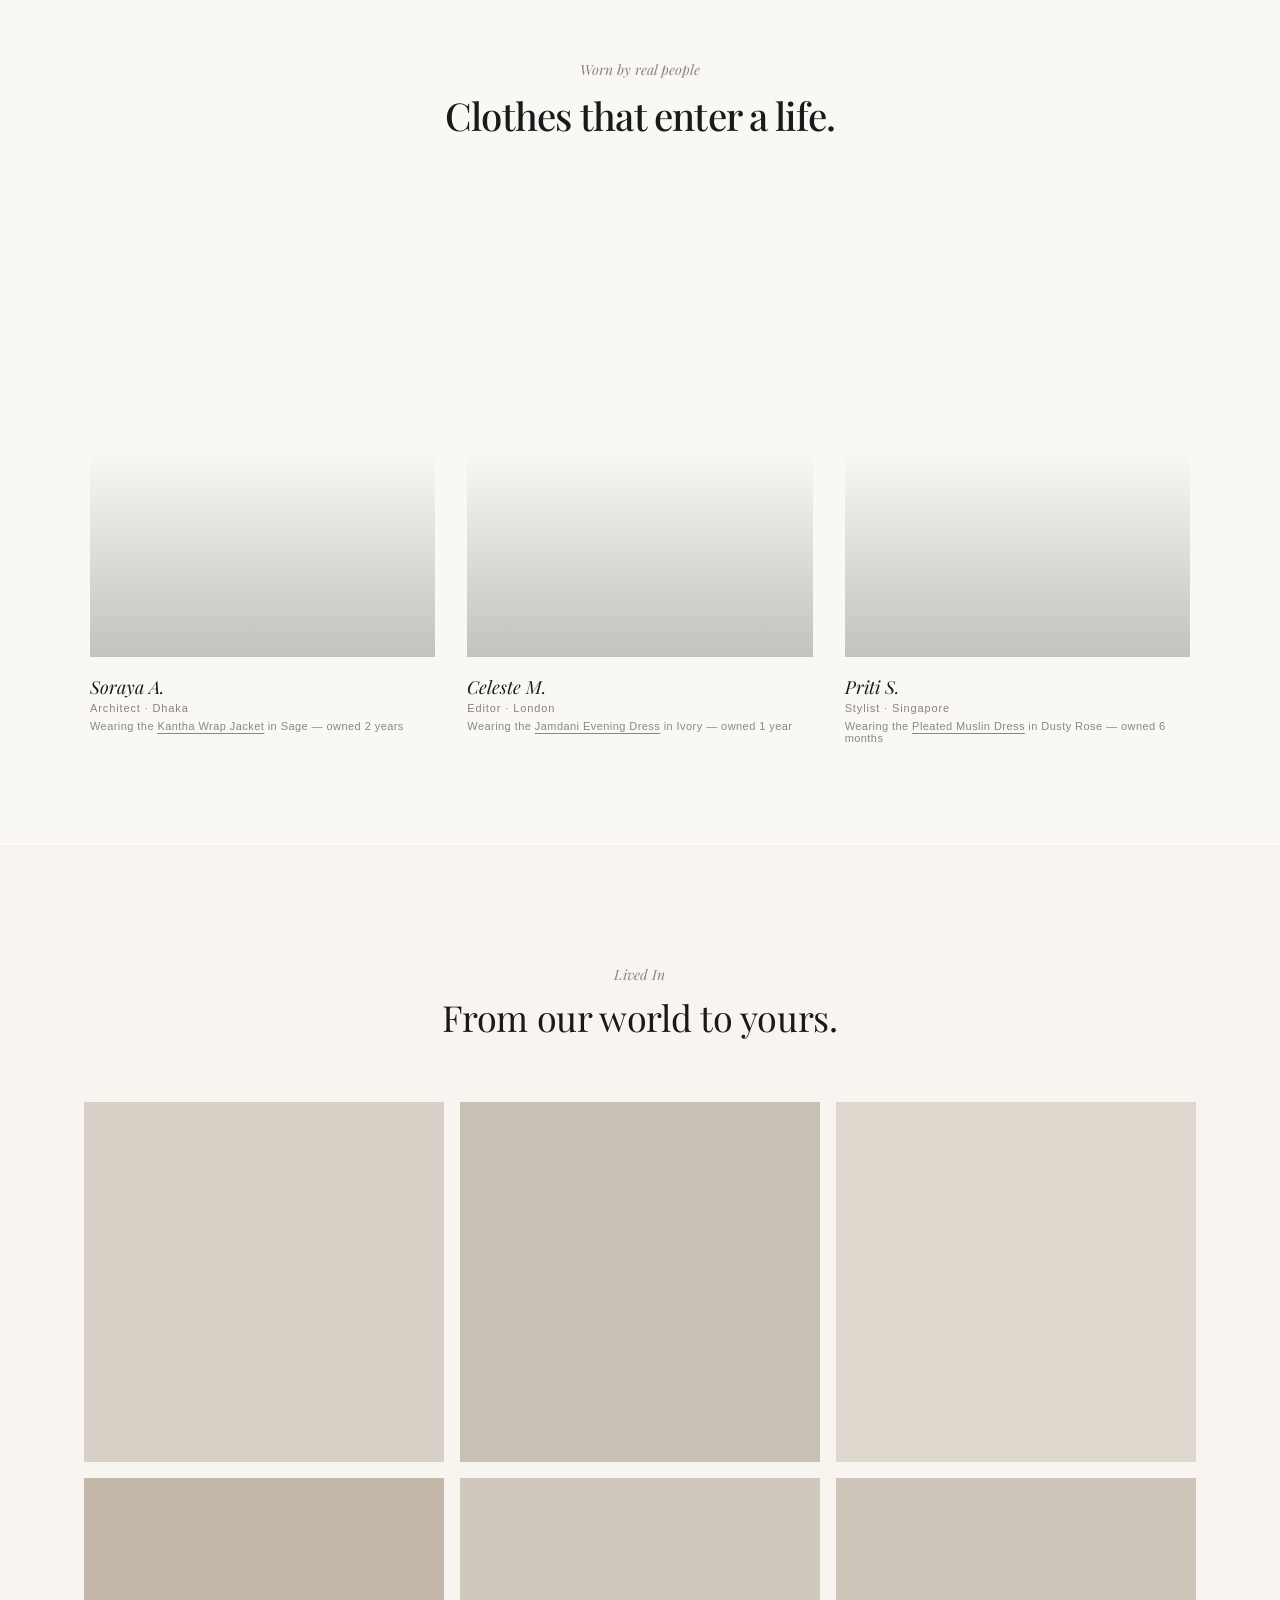
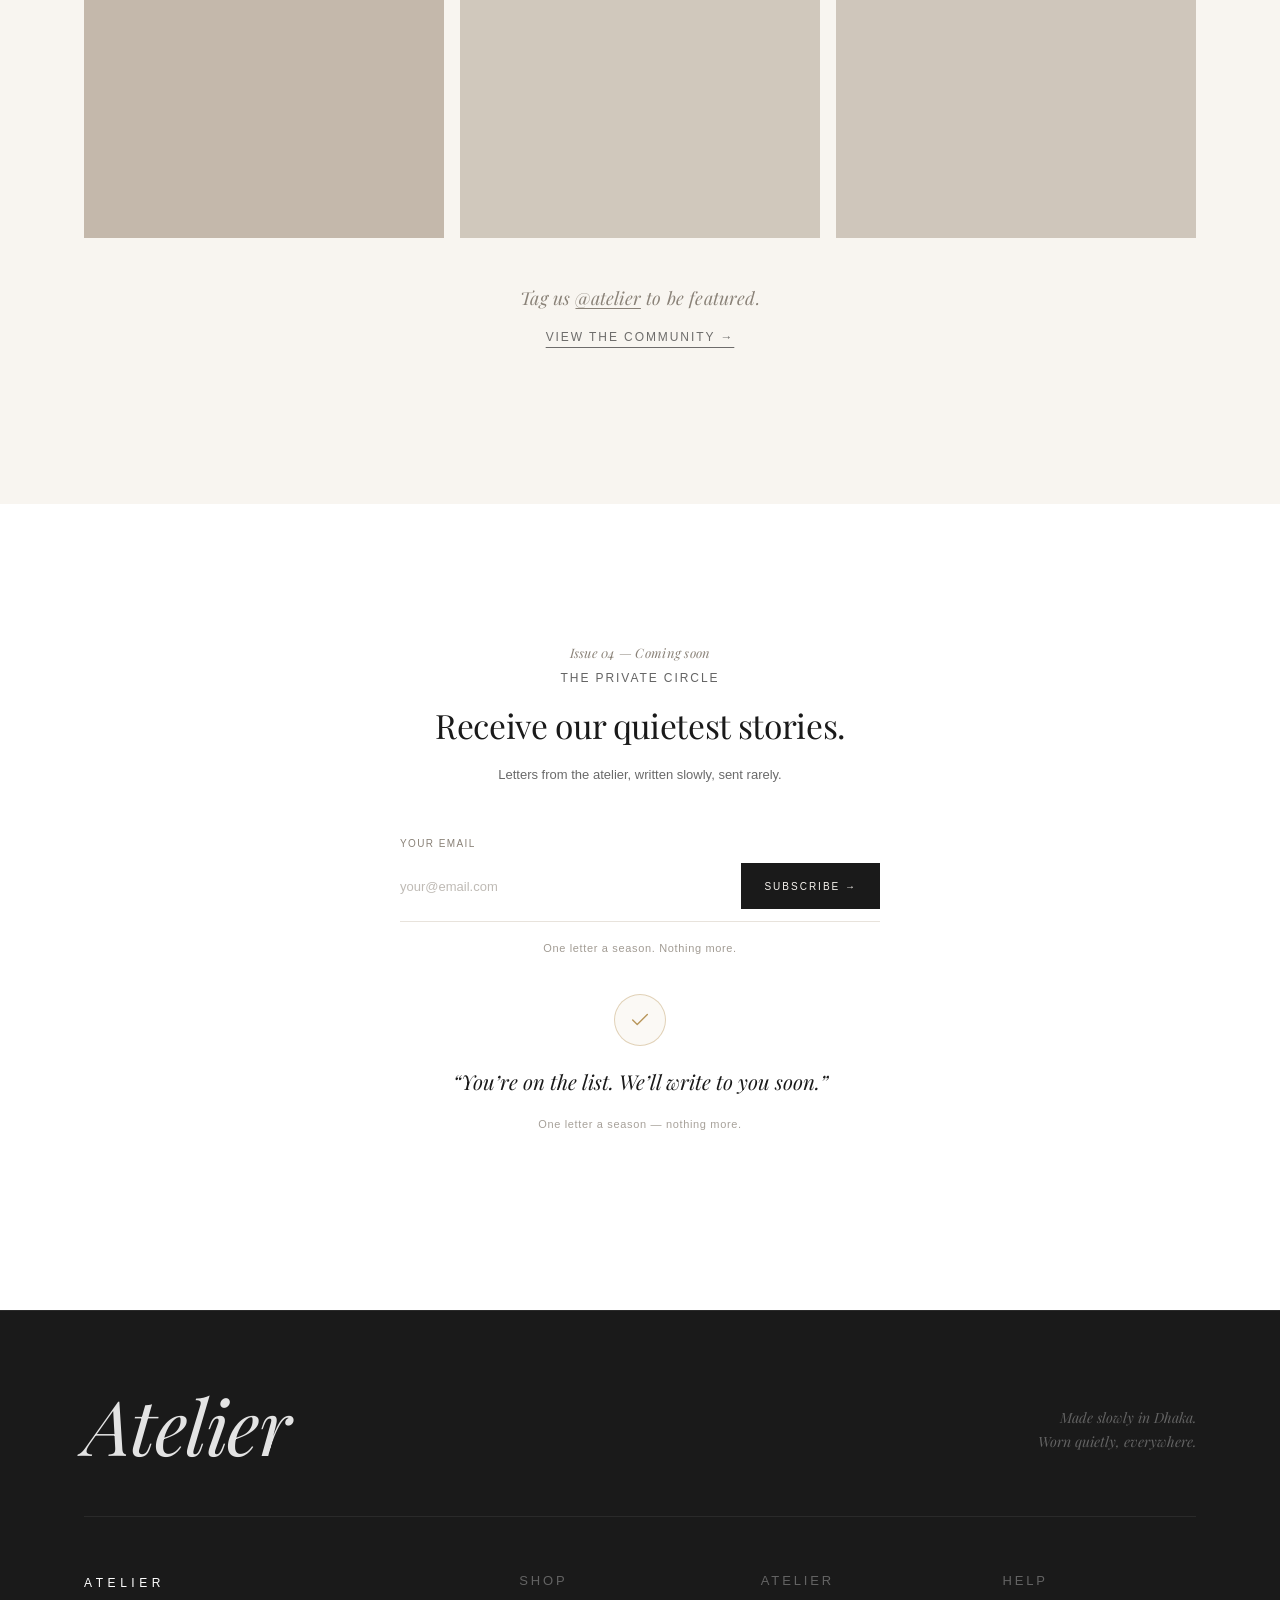
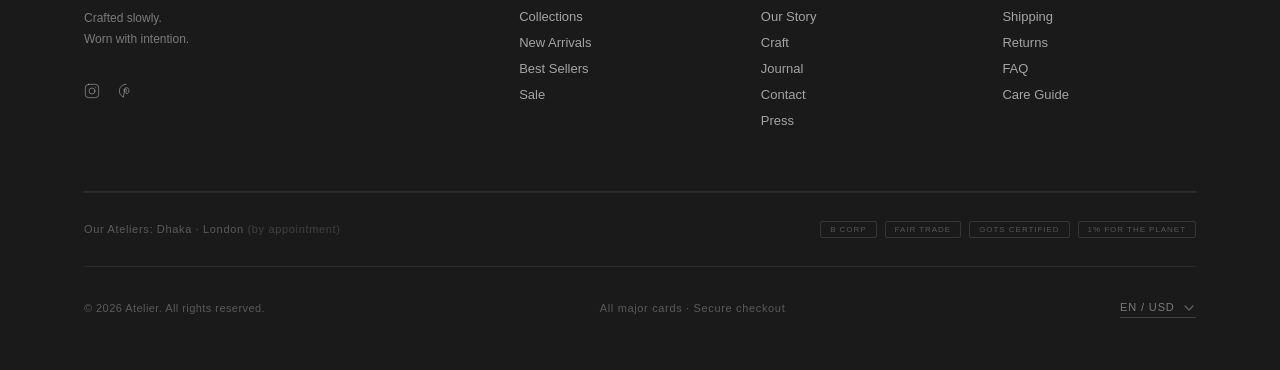
==== commit 1736b712: "Fix: remove defer — scripts already at bottom of body" ====
--- a/index.html
+++ b/index.html
@@ -1538,8 +1538,8 @@
     </svg>
   </button>
 
-  <script src="js/products.js?v=3" defer></script>
-  <script src="js/interactions.js?v=10" defer></script>
-  <script src="js/main.js?v=3" defer></script>
+  <script src="js/products.js?v=3"></script>
+  <script src="js/interactions.js?v=10"></script>
+  <script src="js/main.js?v=3"></script>
 </body>
 </html>
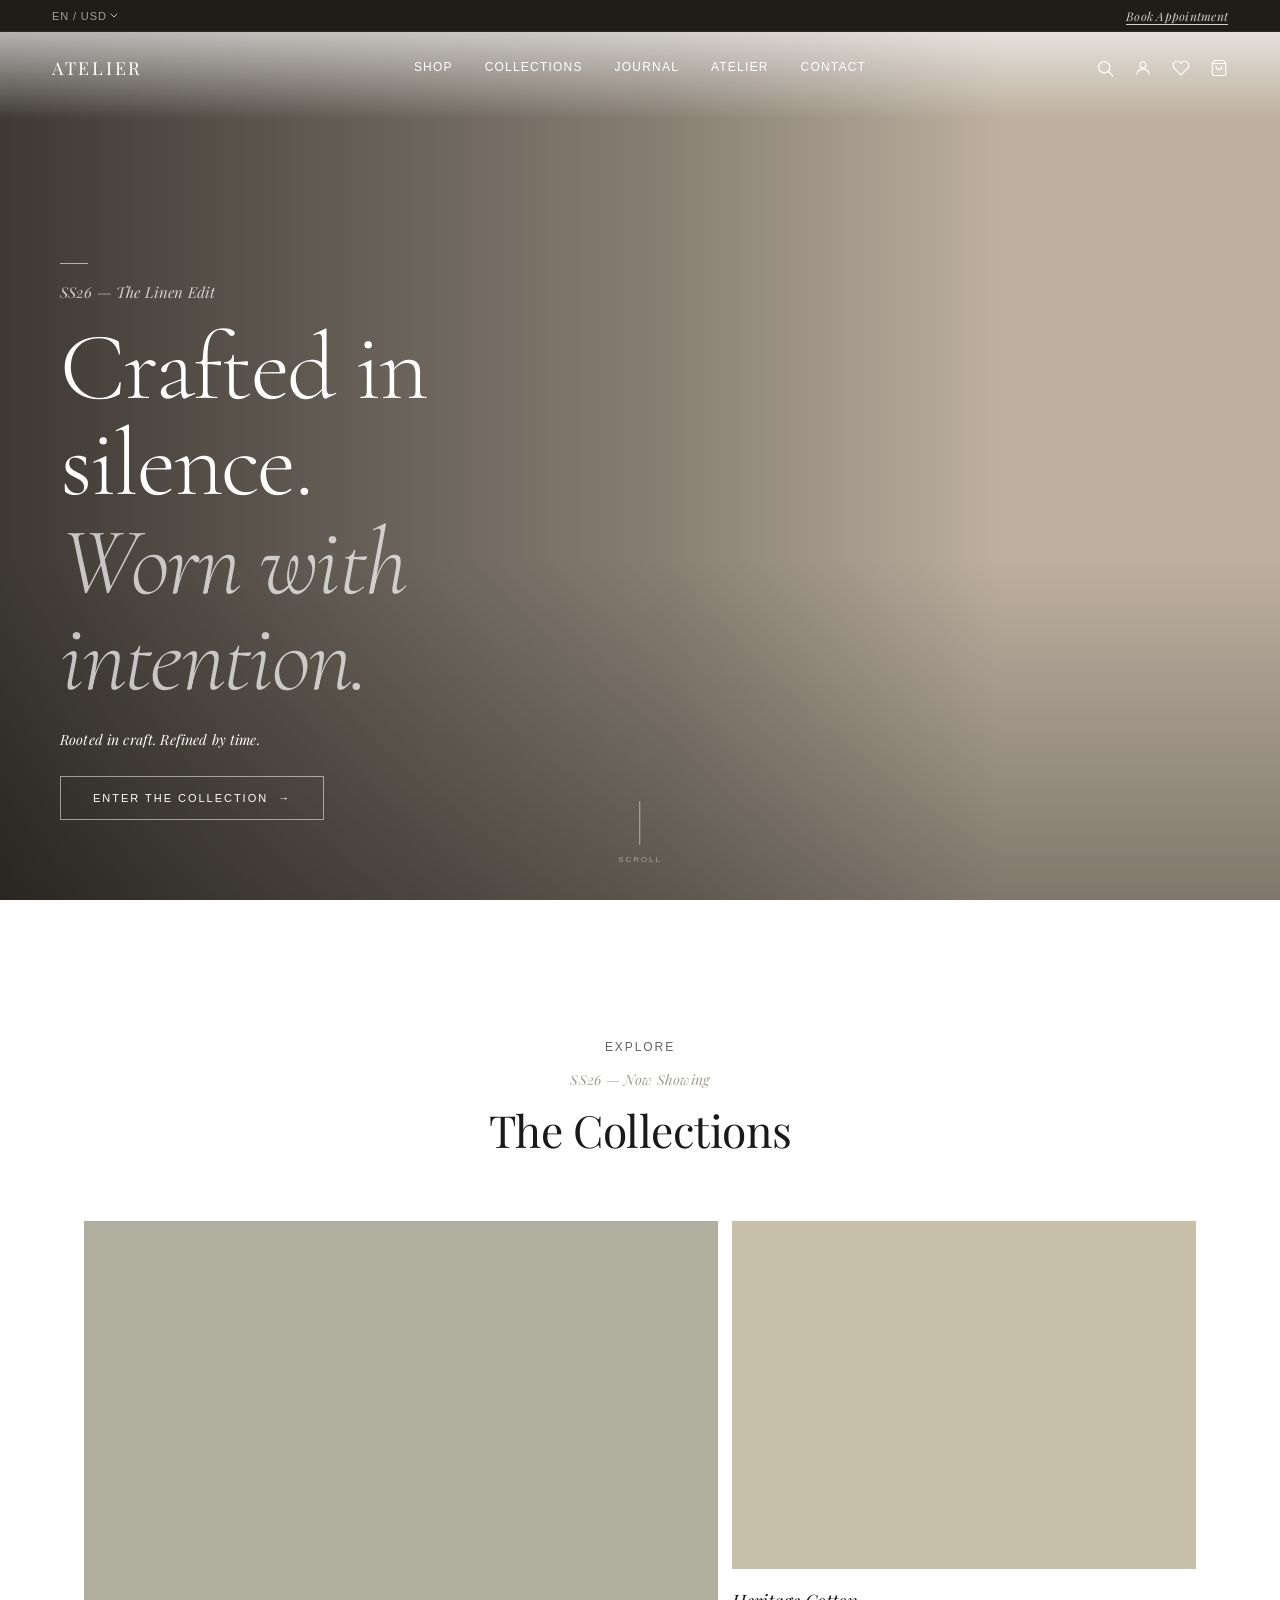
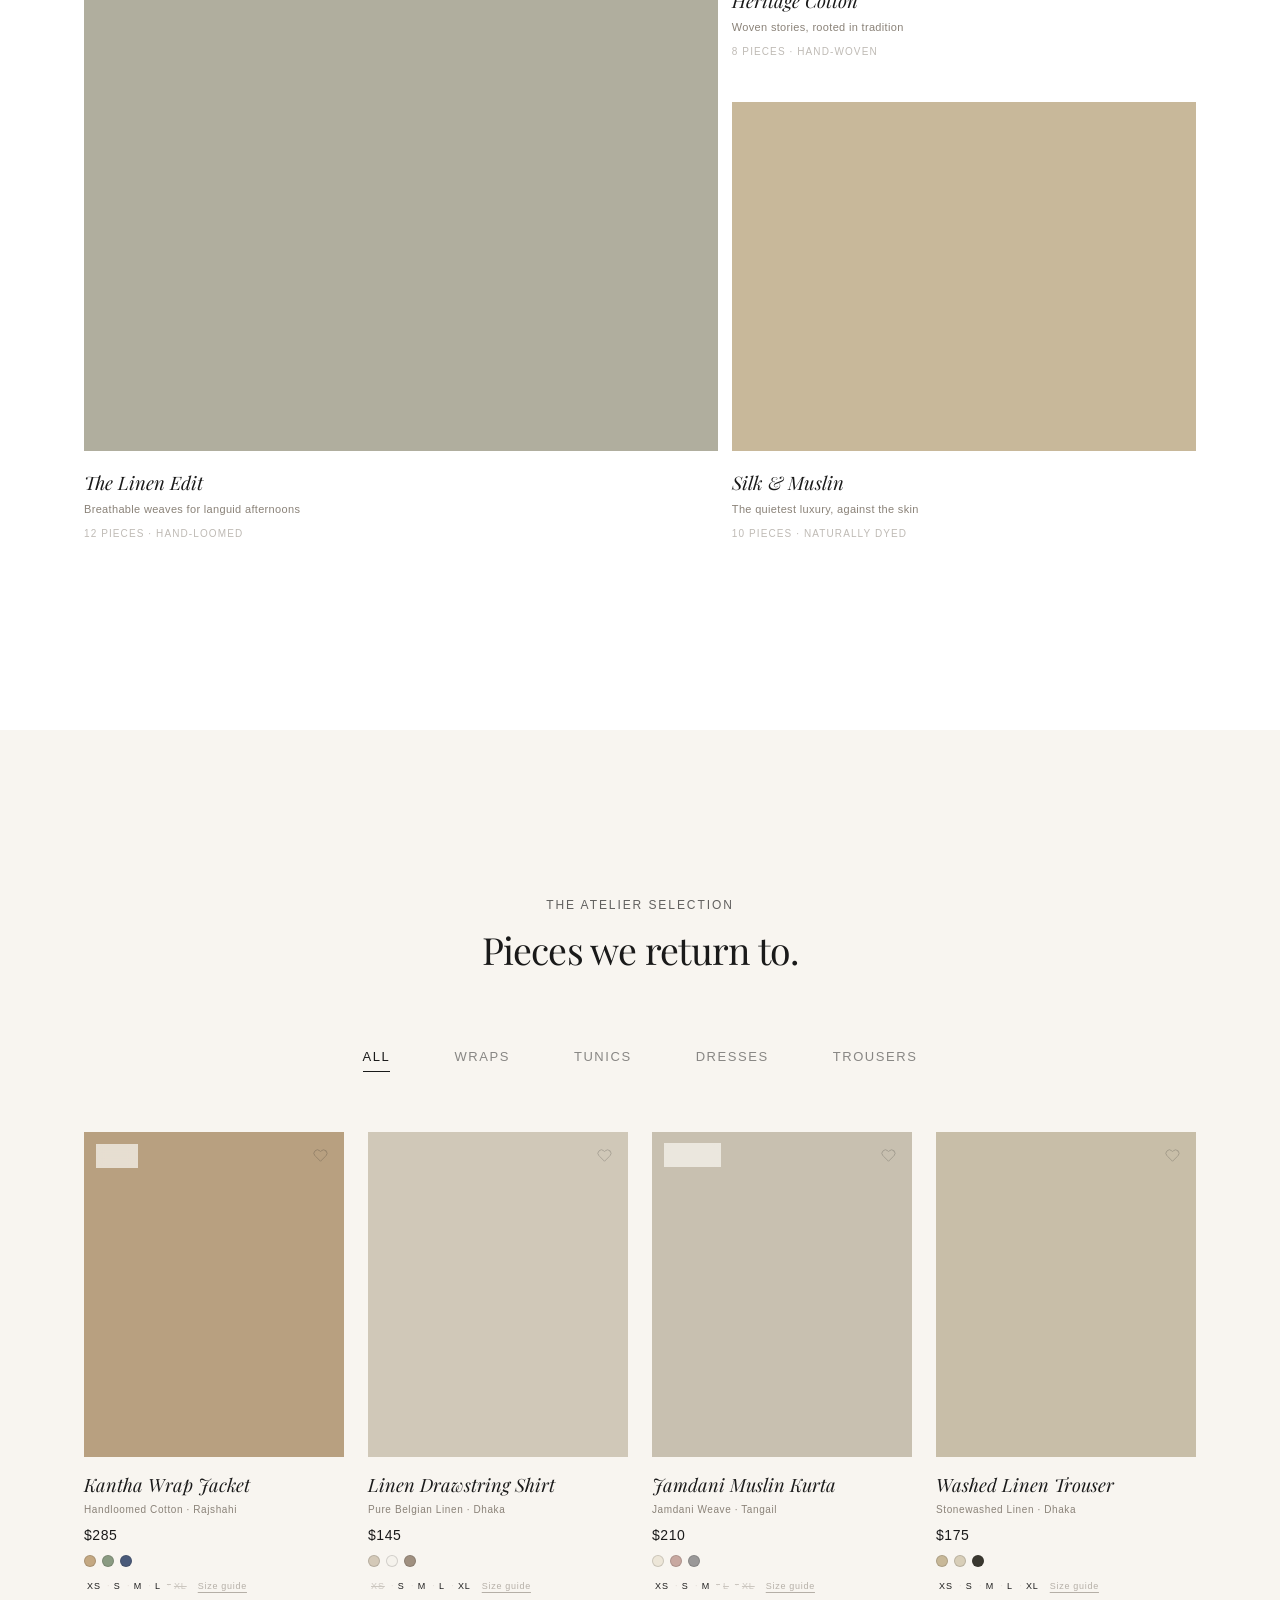
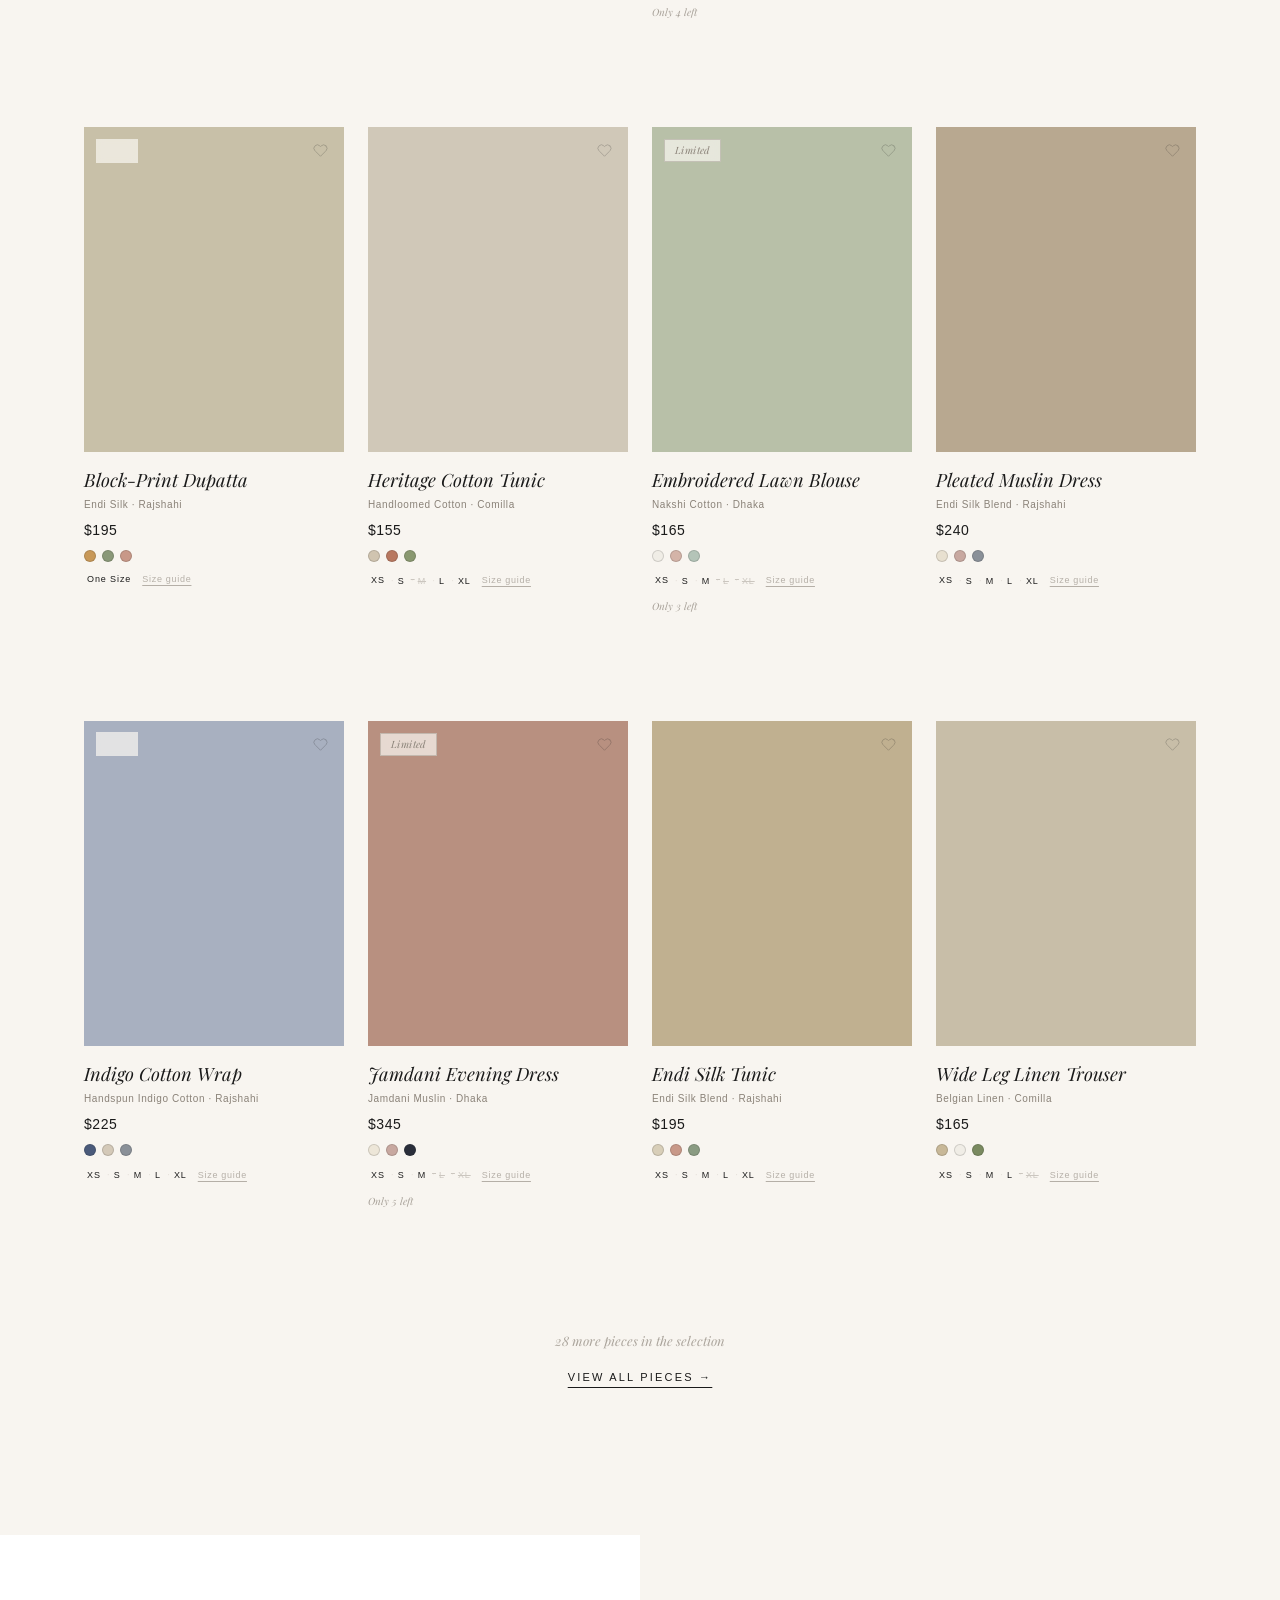
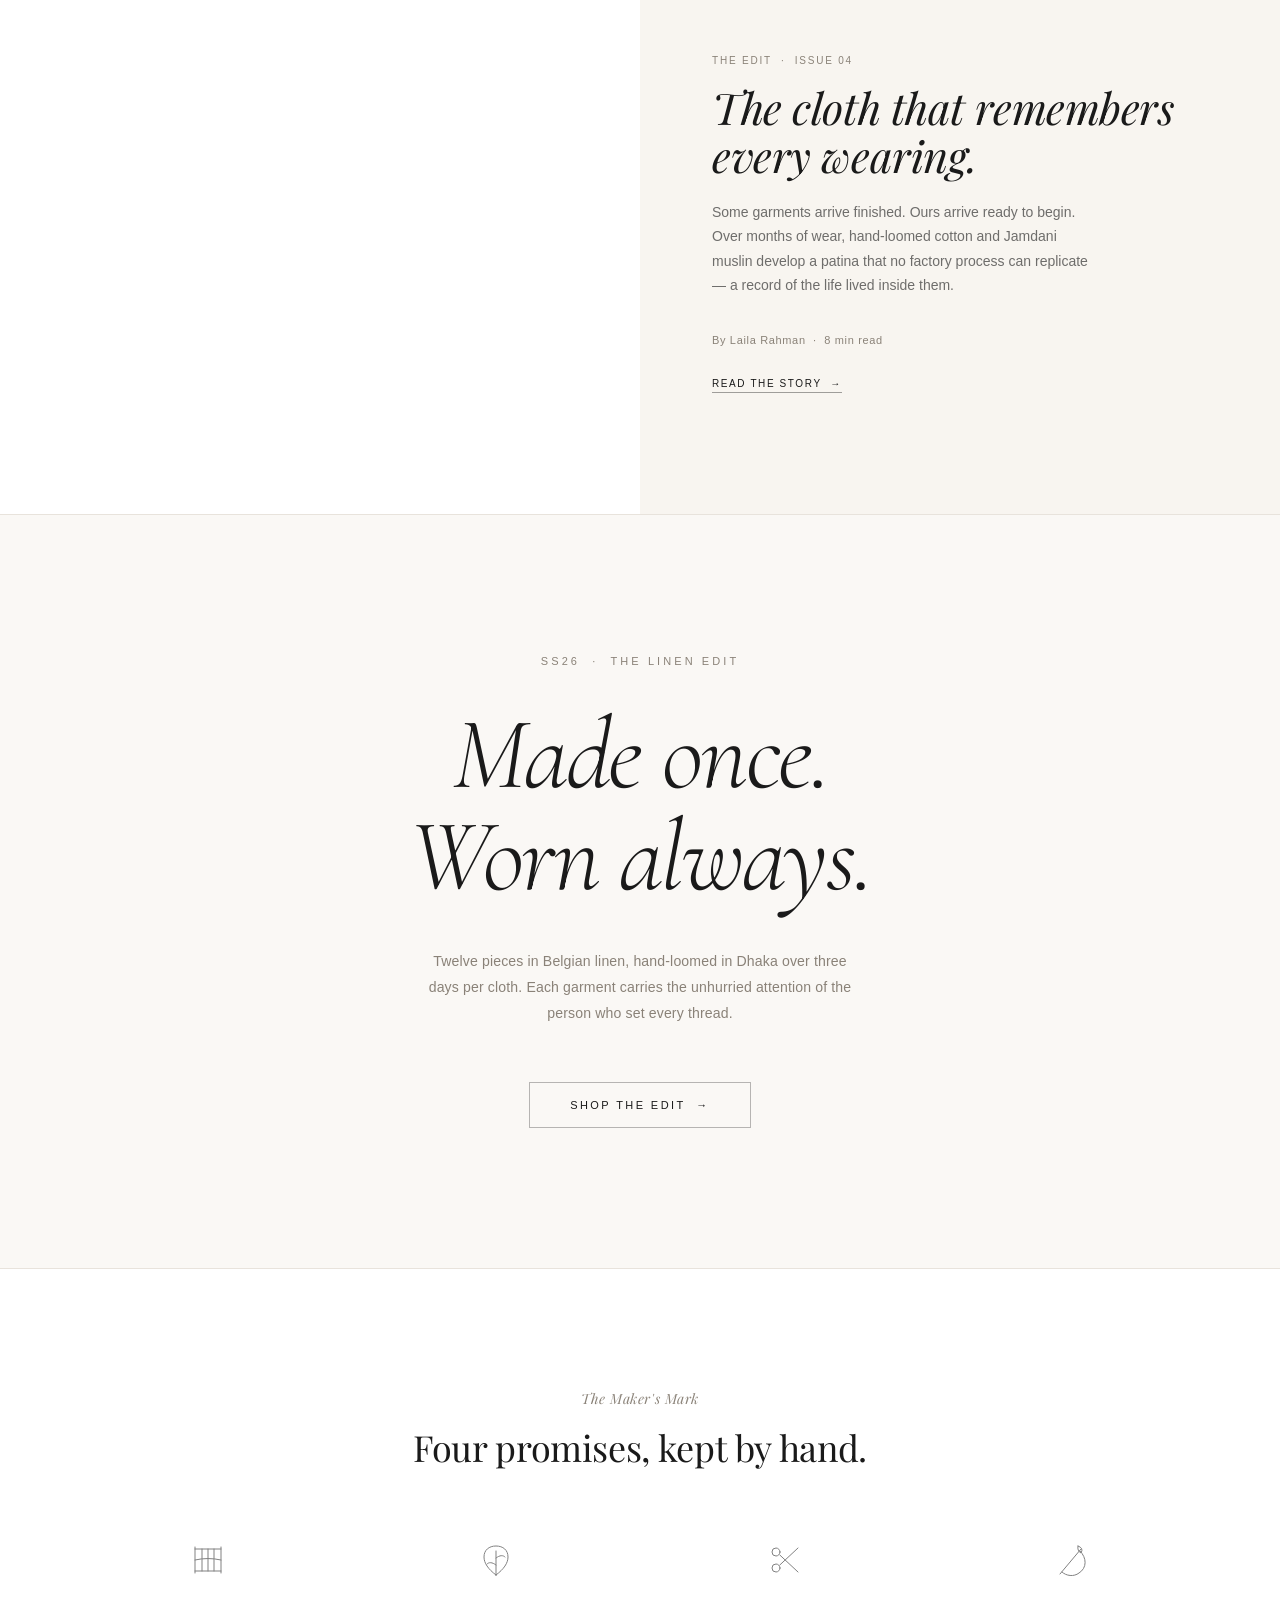
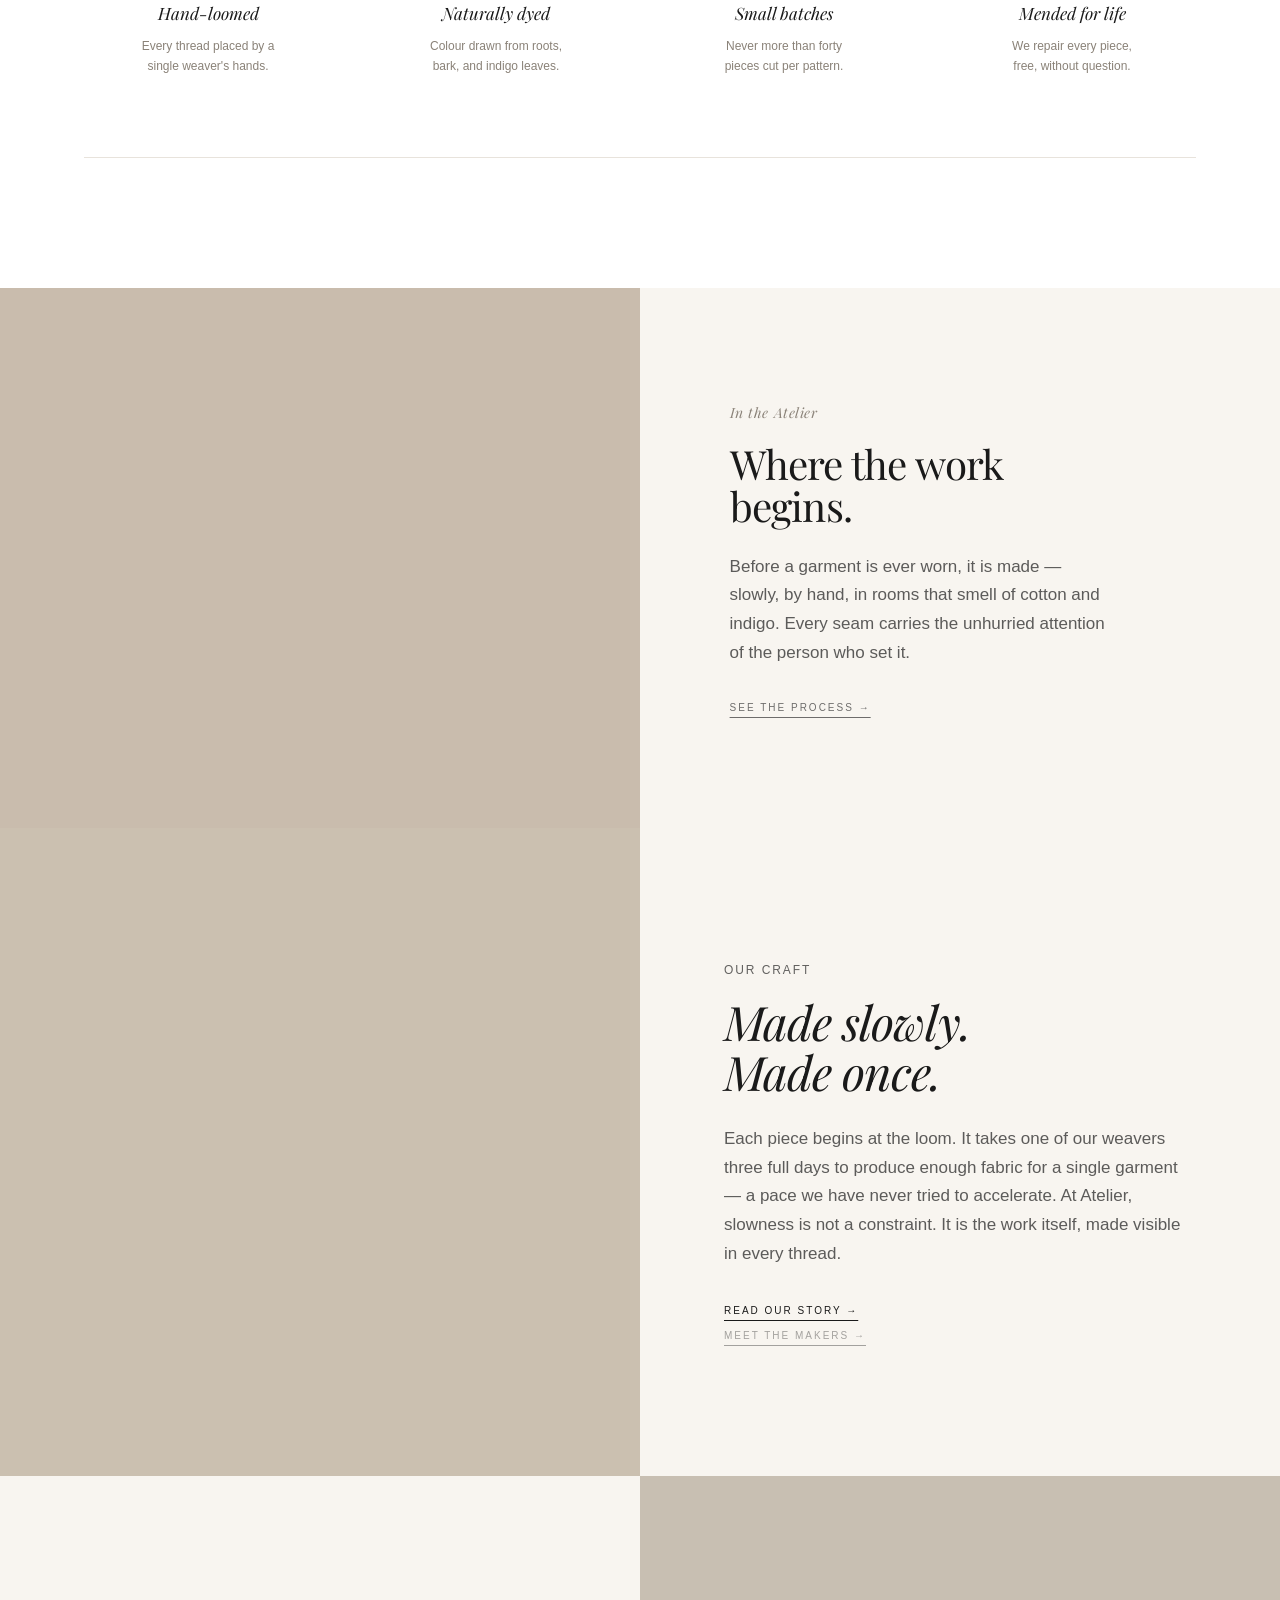
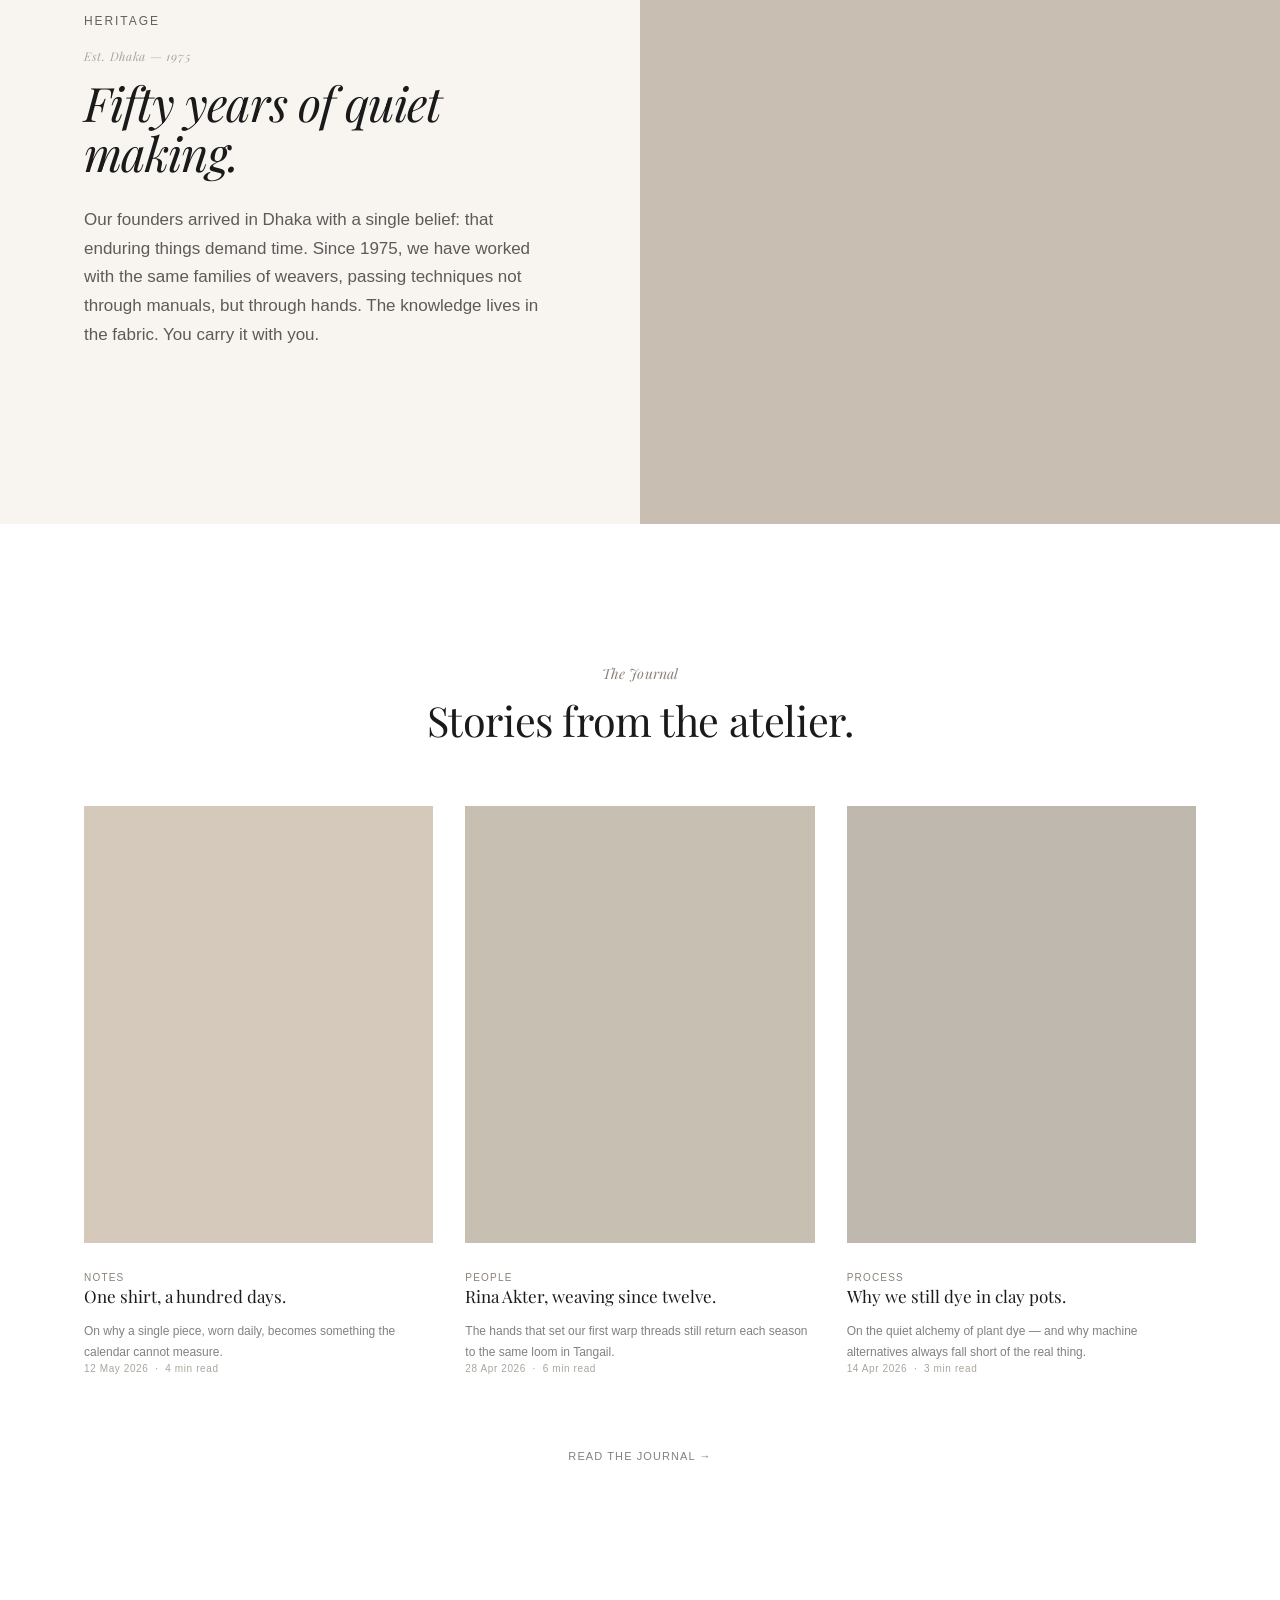
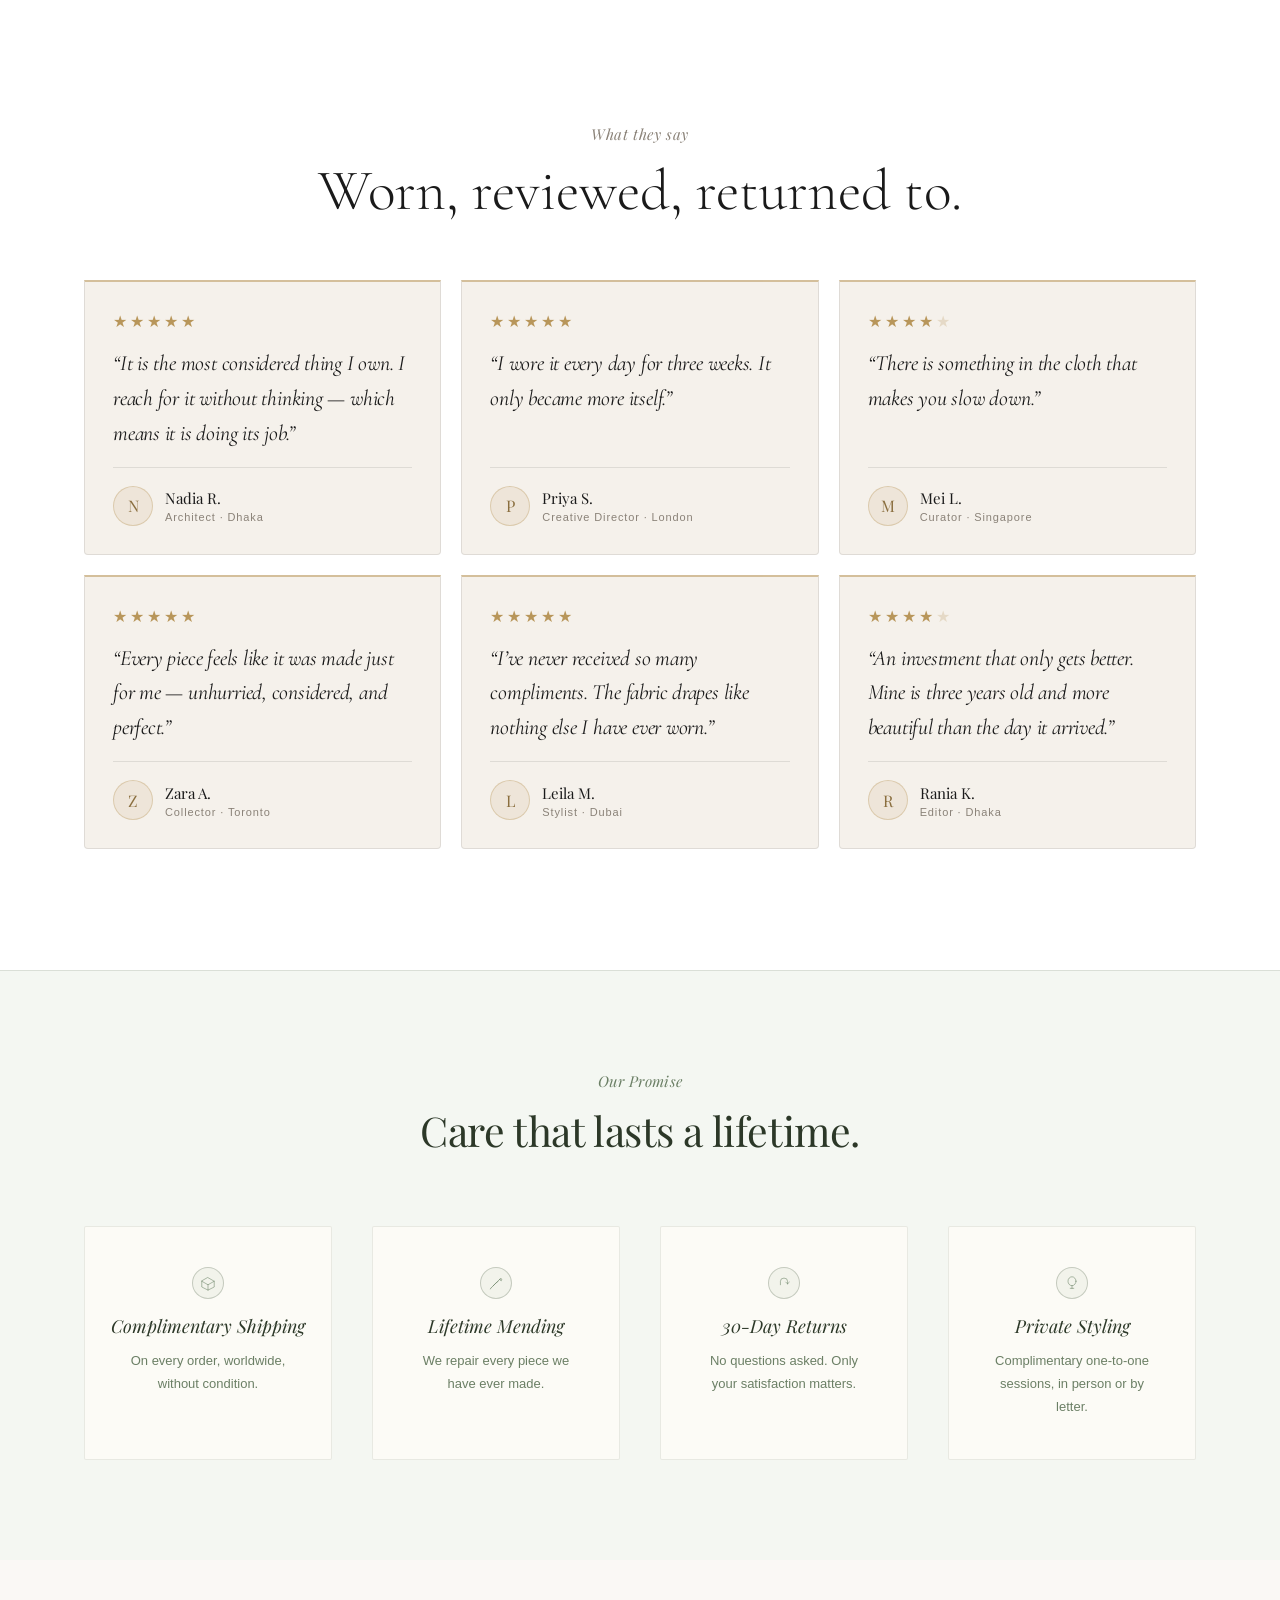
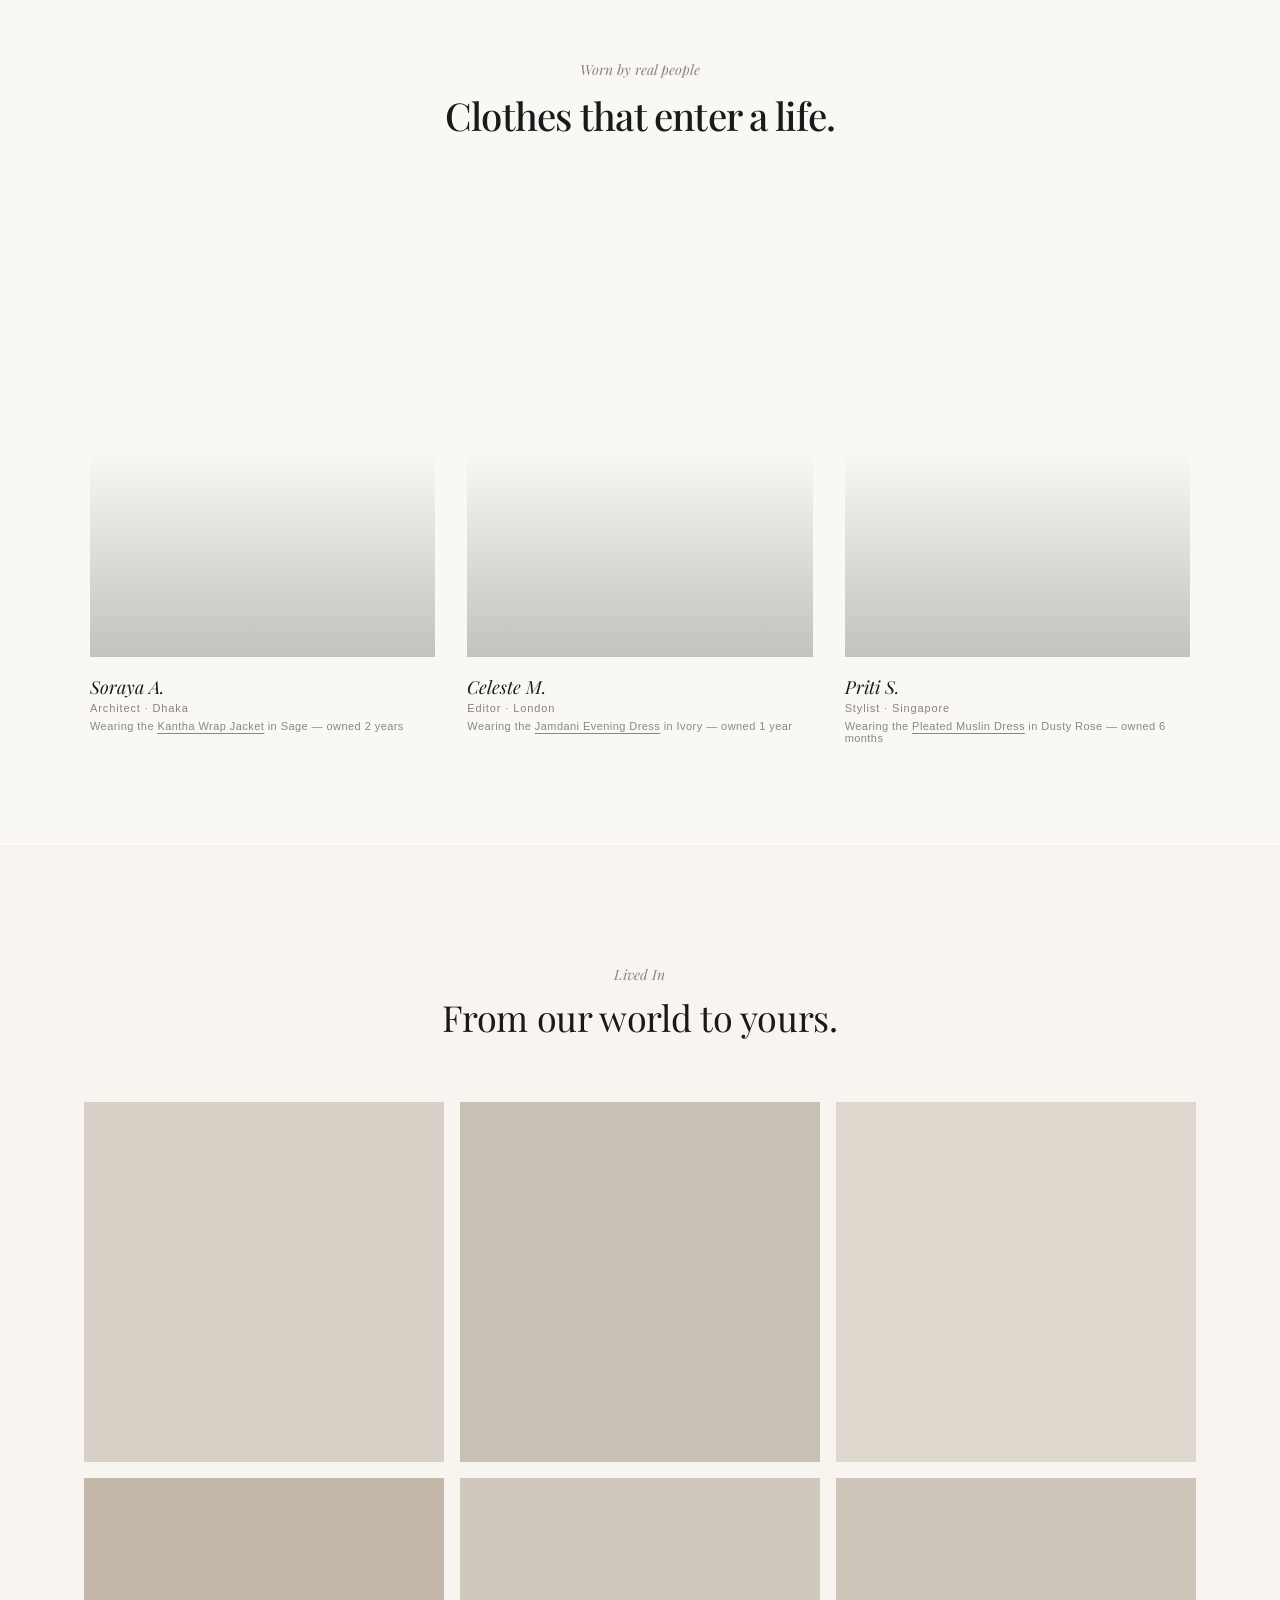
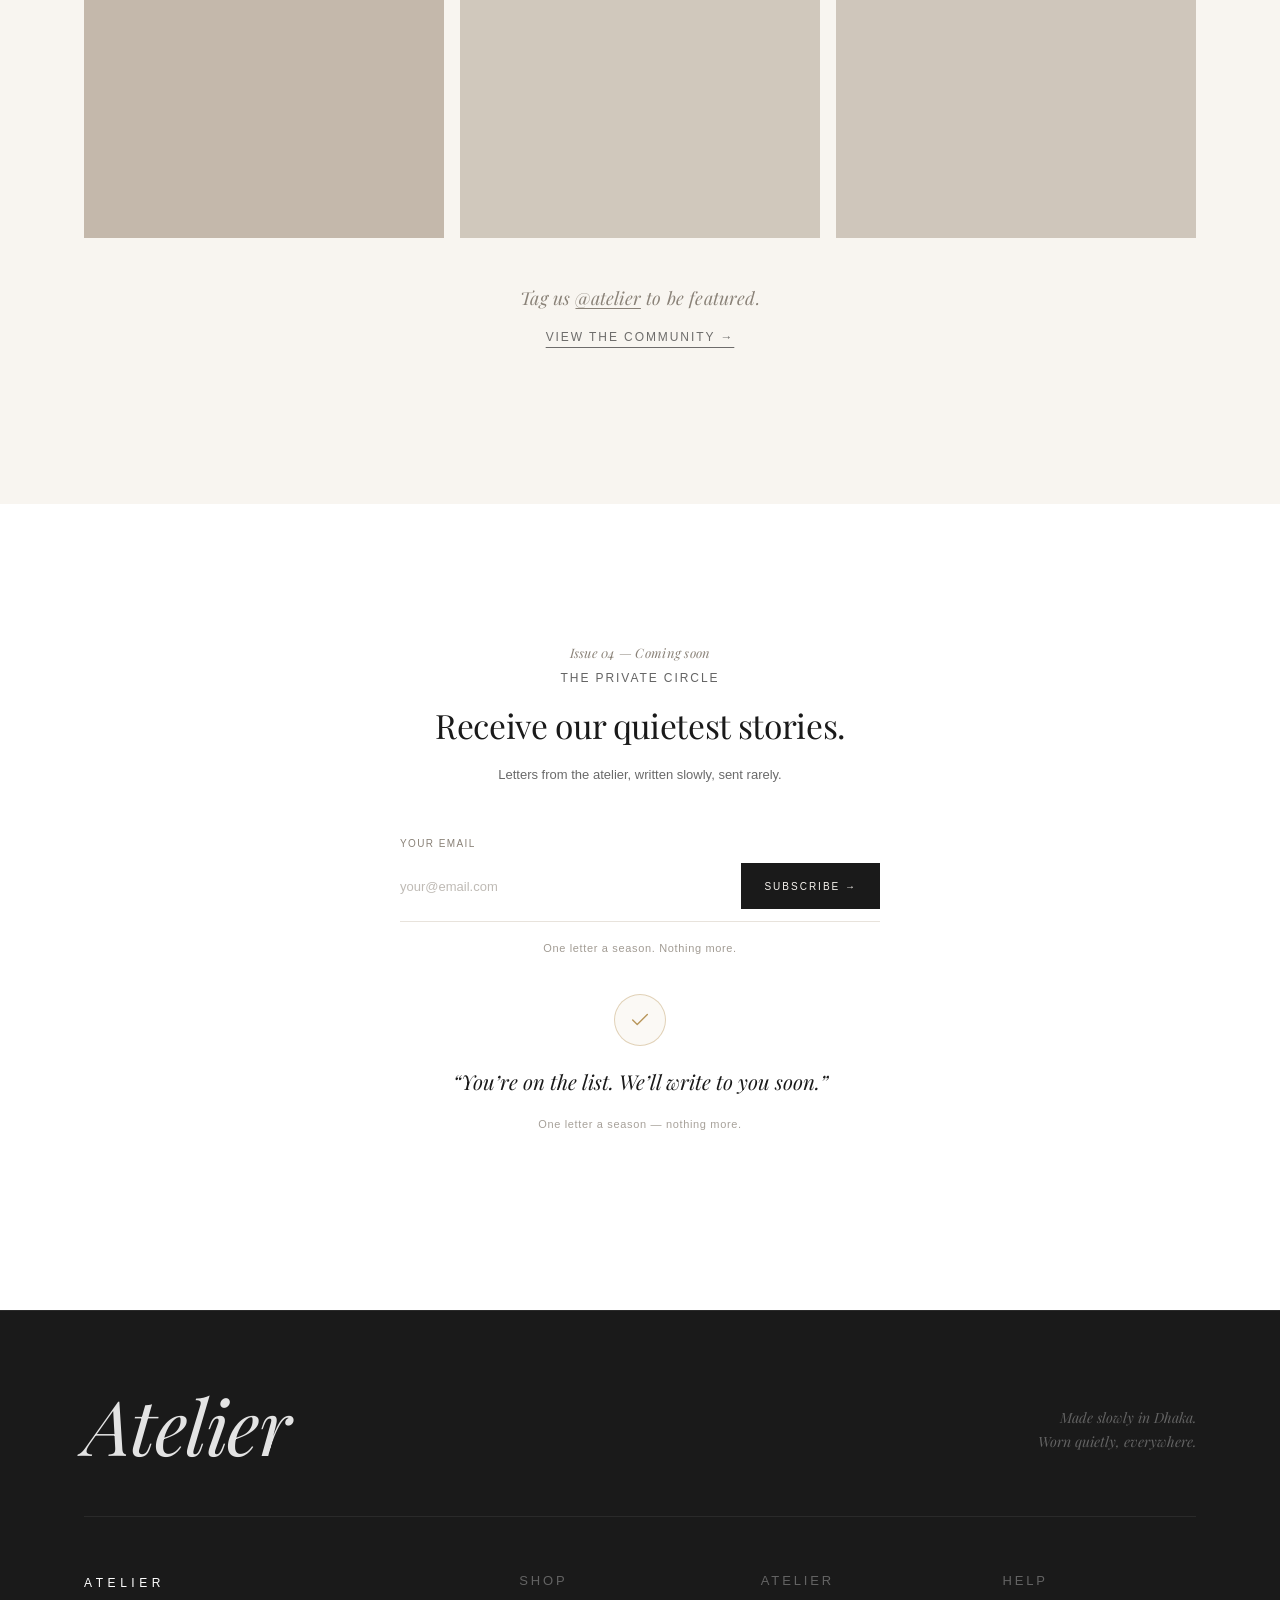
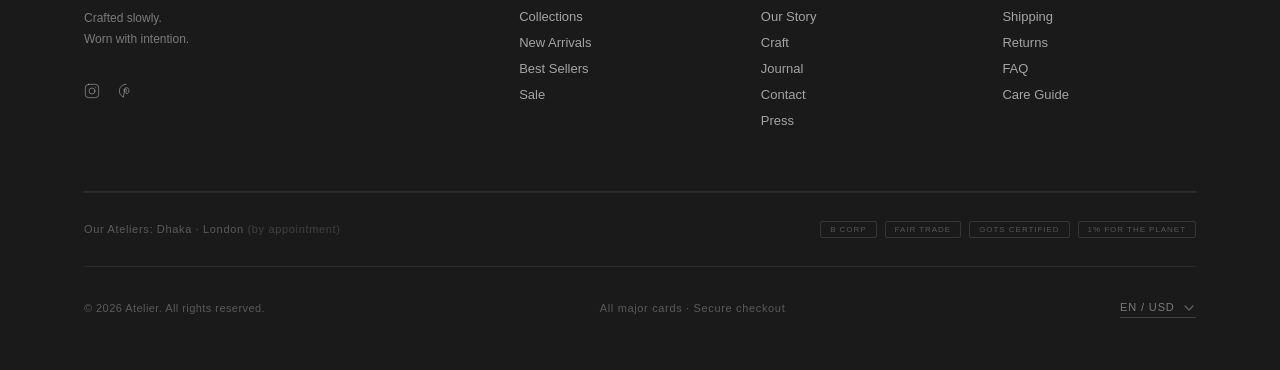
==== commit db179bbf: "Fix product page slug on Cloudflare Pages Add ?slug=SLUG query param to all product links so pdp.js " ====
--- a/index.html
+++ b/index.html
@@ -1,4 +1,4 @@
-<!DOCTYPE html>
+﻿<!DOCTYPE html>
 <html lang="en">
 <head>
   <meta charset="UTF-8">
@@ -281,7 +281,7 @@
         <!-- 1 -->
         <article class="product-card" data-category="wraps" data-id="kantha-wrap-jacket">
           <div class="product-card__img-wrap">
-            <a class="product-card__media-link" href="/products/kantha-wrap-jacket" aria-label="View Kantha Wrap Jacket"></a>
+            <a class="product-card__media-link" href="/products/kantha-wrap-jacket?slug=kantha-wrap-jacket" aria-label="View Kantha Wrap Jacket"></a>
             <div class="product-card__img product-img--kantha"
                  role="img" aria-label="Kantha Wrap Jacket editorial photo"></div>
             <div class="product-card__img-hover product-img-hover--kantha" aria-hidden="true"></div>
@@ -293,7 +293,7 @@
             </button>
           </div>
           <div class="product-card__body">
-            <h3 class="product-card__name"><a href="/products/kantha-wrap-jacket">Kantha Wrap Jacket</a></h3>
+            <h3 class="product-card__name"><a href="/products/kantha-wrap-jacket?slug=kantha-wrap-jacket">Kantha Wrap Jacket</a></h3>
             <p class="product-card__material">Handloomed Cotton &middot; Rajshahi</p>
             <p class="product-card__price">$285</p>
             <div class="product-card__swatches" aria-label="Available colours: Clay, Sage, Indigo">
@@ -319,7 +319,7 @@
         <!-- 2 -->
         <article class="product-card" data-category="tunics" data-id="linen-drawstring-shirt">
           <div class="product-card__img-wrap">
-            <a class="product-card__media-link" href="/products/linen-drawstring-shirt" aria-label="View Linen Drawstring Shirt"></a>
+            <a class="product-card__media-link" href="/products/linen-drawstring-shirt?slug=linen-drawstring-shirt" aria-label="View Linen Drawstring Shirt"></a>
             <div class="product-card__img product-img--linen-shirt"
                  role="img" aria-label="Linen Drawstring Shirt editorial photo"></div>
             <div class="product-card__img-hover product-img-hover--linen-shirt" aria-hidden="true"></div>
@@ -330,7 +330,7 @@
             </button>
           </div>
           <div class="product-card__body">
-            <h3 class="product-card__name"><a href="/products/linen-drawstring-shirt">Linen Drawstring Shirt</a></h3>
+            <h3 class="product-card__name"><a href="/products/linen-drawstring-shirt?slug=linen-drawstring-shirt">Linen Drawstring Shirt</a></h3>
             <p class="product-card__material">Pure Belgian Linen &middot; Dhaka</p>
             <p class="product-card__price">$145</p>
             <div class="product-card__swatches" aria-label="Available colours: Natural, White, Stone">
@@ -356,7 +356,7 @@
         <!-- 3 -->
         <article class="product-card" data-category="tunics" data-id="jamdani-muslin-kurta">
           <div class="product-card__img-wrap">
-            <a class="product-card__media-link" href="/products/jamdani-muslin-kurta" aria-label="View Jamdani Muslin Kurta"></a>
+            <a class="product-card__media-link" href="/products/jamdani-muslin-kurta?slug=jamdani-muslin-kurta" aria-label="View Jamdani Muslin Kurta"></a>
             <div class="product-card__img product-img--muslin-kurta"
                  role="img" aria-label="Jamdani Muslin Kurta editorial photo"></div>
             <div class="product-card__img-hover product-img-hover--muslin-kurta" aria-hidden="true"></div>
@@ -368,7 +368,7 @@
             </button>
           </div>
           <div class="product-card__body">
-            <h3 class="product-card__name"><a href="/products/jamdani-muslin-kurta">Jamdani Muslin Kurta</a></h3>
+            <h3 class="product-card__name"><a href="/products/jamdani-muslin-kurta?slug=jamdani-muslin-kurta">Jamdani Muslin Kurta</a></h3>
             <p class="product-card__material">Jamdani Weave &middot; Tangail</p>
             <p class="product-card__price">$210</p>
             <div class="product-card__swatches" aria-label="Available colours: Ivory, Blush, Smoke">
@@ -395,7 +395,7 @@
         <!-- 4 -->
         <article class="product-card" data-category="trousers" data-id="washed-linen-trouser">
           <div class="product-card__img-wrap">
-            <a class="product-card__media-link" href="/products/washed-linen-trouser" aria-label="View Washed Linen Trouser"></a>
+            <a class="product-card__media-link" href="/products/washed-linen-trouser?slug=washed-linen-trouser" aria-label="View Washed Linen Trouser"></a>
             <div class="product-card__img product-img--linen-trouser"
                  role="img" aria-label="Washed Linen Trouser editorial photo"></div>
             <div class="product-card__img-hover product-img-hover--linen-trouser" aria-hidden="true"></div>
@@ -406,7 +406,7 @@
             </button>
           </div>
           <div class="product-card__body">
-            <h3 class="product-card__name"><a href="/products/washed-linen-trouser">Washed Linen Trouser</a></h3>
+            <h3 class="product-card__name"><a href="/products/washed-linen-trouser?slug=washed-linen-trouser">Washed Linen Trouser</a></h3>
             <p class="product-card__material">Stonewashed Linen &middot; Dhaka</p>
             <p class="product-card__price">$175</p>
             <div class="product-card__swatches" aria-label="Available colours: Sand, Ecru, Charcoal">
@@ -432,7 +432,7 @@
         <!-- 5 -->
         <article class="product-card" data-category="wraps" data-id="block-print-dupatta">
           <div class="product-card__img-wrap">
-            <a class="product-card__media-link" href="/products/block-print-dupatta" aria-label="View Block-Print Dupatta"></a>
+            <a class="product-card__media-link" href="/products/block-print-dupatta?slug=block-print-dupatta" aria-label="View Block-Print Dupatta"></a>
             <div class="product-card__img product-img--dupatta"
                  role="img" aria-label="Block-Print Dupatta editorial photo"></div>
             <div class="product-card__img-hover product-img-hover--dupatta" aria-hidden="true"></div>
@@ -444,7 +444,7 @@
             </button>
           </div>
           <div class="product-card__body">
-            <h3 class="product-card__name"><a href="/products/block-print-dupatta">Block-Print Dupatta</a></h3>
+            <h3 class="product-card__name"><a href="/products/block-print-dupatta?slug=block-print-dupatta">Block-Print Dupatta</a></h3>
             <p class="product-card__material">Endi Silk &middot; Rajshahi</p>
             <p class="product-card__price">$195</p>
             <div class="product-card__swatches" aria-label="Available colours: Amber, Sage, Rose">
@@ -466,7 +466,7 @@
         <!-- 6 -->
         <article class="product-card" data-category="tunics" data-id="heritage-cotton-tunic">
           <div class="product-card__img-wrap">
-            <a class="product-card__media-link" href="/products/heritage-cotton-tunic" aria-label="View Heritage Cotton Tunic"></a>
+            <a class="product-card__media-link" href="/products/heritage-cotton-tunic?slug=heritage-cotton-tunic" aria-label="View Heritage Cotton Tunic"></a>
             <div class="product-card__img product-img--tunic"
                  role="img" aria-label="Heritage Cotton Tunic editorial photo"></div>
             <div class="product-card__img-hover product-img-hover--tunic" aria-hidden="true"></div>
@@ -477,7 +477,7 @@
             </button>
           </div>
           <div class="product-card__body">
-            <h3 class="product-card__name"><a href="/products/heritage-cotton-tunic">Heritage Cotton Tunic</a></h3>
+            <h3 class="product-card__name"><a href="/products/heritage-cotton-tunic?slug=heritage-cotton-tunic">Heritage Cotton Tunic</a></h3>
             <p class="product-card__material">Handloomed Cotton &middot; Comilla</p>
             <p class="product-card__price">$155</p>
             <div class="product-card__swatches" aria-label="Available colours: Natural, Terracotta, Green">
@@ -503,7 +503,7 @@
         <!-- 7 -->
         <article class="product-card" data-category="tunics" data-id="embroidered-lawn-blouse">
           <div class="product-card__img-wrap">
-            <a class="product-card__media-link" href="/products/embroidered-lawn-blouse" aria-label="View Embroidered Lawn Blouse"></a>
+            <a class="product-card__media-link" href="/products/embroidered-lawn-blouse?slug=embroidered-lawn-blouse" aria-label="View Embroidered Lawn Blouse"></a>
             <div class="product-card__img product-img--lawn"
                  role="img" aria-label="Embroidered Lawn Blouse editorial photo"></div>
             <div class="product-card__img-hover product-img-hover--lawn" aria-hidden="true"></div>
@@ -515,7 +515,7 @@
             </button>
           </div>
           <div class="product-card__body">
-            <h3 class="product-card__name"><a href="/products/embroidered-lawn-blouse">Embroidered Lawn Blouse</a></h3>
+            <h3 class="product-card__name"><a href="/products/embroidered-lawn-blouse?slug=embroidered-lawn-blouse">Embroidered Lawn Blouse</a></h3>
             <p class="product-card__material">Nakshi Cotton &middot; Dhaka</p>
             <p class="product-card__price">$165</p>
             <div class="product-card__swatches" aria-label="Available colours: White, Blush, Mint">
@@ -542,7 +542,7 @@
         <!-- 8 -->
         <article class="product-card" data-category="dresses" data-id="pleated-muslin-dress">
           <div class="product-card__img-wrap">
-            <a class="product-card__media-link" href="/products/pleated-muslin-dress" aria-label="View Pleated Muslin Dress"></a>
+            <a class="product-card__media-link" href="/products/pleated-muslin-dress?slug=pleated-muslin-dress" aria-label="View Pleated Muslin Dress"></a>
             <div class="product-card__img product-img--muslin-dress"
                  role="img" aria-label="Pleated Muslin Dress editorial photo"></div>
             <div class="product-card__img-hover product-img-hover--muslin-dress" aria-hidden="true"></div>
@@ -553,7 +553,7 @@
             </button>
           </div>
           <div class="product-card__body">
-            <h3 class="product-card__name"><a href="/products/pleated-muslin-dress">Pleated Muslin Dress</a></h3>
+            <h3 class="product-card__name"><a href="/products/pleated-muslin-dress?slug=pleated-muslin-dress">Pleated Muslin Dress</a></h3>
             <p class="product-card__material">Endi Silk Blend &middot; Rajshahi</p>
             <p class="product-card__price">$240</p>
             <div class="product-card__swatches" aria-label="Available colours: Ivory, Dusty Rose, Slate">
@@ -579,7 +579,7 @@
         <!-- 9 -->
         <article class="product-card" data-category="wraps" data-id="indigo-cotton-wrap">
           <div class="product-card__img-wrap">
-            <a class="product-card__media-link" href="/products/indigo-cotton-wrap" aria-label="View Indigo Cotton Wrap"></a>
+            <a class="product-card__media-link" href="/products/indigo-cotton-wrap?slug=indigo-cotton-wrap" aria-label="View Indigo Cotton Wrap"></a>
             <div class="product-card__img product-img--indigo-wrap"
                  role="img" aria-label="Indigo Cotton Wrap editorial photo"></div>
             <div class="product-card__img-hover product-img-hover--indigo-wrap" aria-hidden="true"></div>
@@ -591,7 +591,7 @@
             </button>
           </div>
           <div class="product-card__body">
-            <h3 class="product-card__name"><a href="/products/indigo-cotton-wrap">Indigo Cotton Wrap</a></h3>
+            <h3 class="product-card__name"><a href="/products/indigo-cotton-wrap?slug=indigo-cotton-wrap">Indigo Cotton Wrap</a></h3>
             <p class="product-card__material">Handspun Indigo Cotton &middot; Rajshahi</p>
             <p class="product-card__price">$225</p>
             <div class="product-card__swatches" aria-label="Available colours: Indigo, Natural, Slate">
@@ -617,7 +617,7 @@
         <!-- 10 -->
         <article class="product-card" data-category="dresses" data-id="jamdani-evening-dress">
           <div class="product-card__img-wrap">
-            <a class="product-card__media-link" href="/products/jamdani-evening-dress" aria-label="View Jamdani Evening Dress"></a>
+            <a class="product-card__media-link" href="/products/jamdani-evening-dress?slug=jamdani-evening-dress" aria-label="View Jamdani Evening Dress"></a>
             <div class="product-card__img product-img--jamdani-evening"
                  role="img" aria-label="Jamdani Evening Dress editorial photo"></div>
             <div class="product-card__img-hover product-img-hover--jamdani-evening" aria-hidden="true"></div>
@@ -629,7 +629,7 @@
             </button>
           </div>
           <div class="product-card__body">
-            <h3 class="product-card__name"><a href="/products/jamdani-evening-dress">Jamdani Evening Dress</a></h3>
+            <h3 class="product-card__name"><a href="/products/jamdani-evening-dress?slug=jamdani-evening-dress">Jamdani Evening Dress</a></h3>
             <p class="product-card__material">Jamdani Muslin &middot; Dhaka</p>
             <p class="product-card__price">$345</p>
             <div class="product-card__swatches" aria-label="Available colours: Ivory, Blush, Midnight">
@@ -656,7 +656,7 @@
         <!-- 11 -->
         <article class="product-card" data-category="tunics" data-id="endi-silk-tunic">
           <div class="product-card__img-wrap">
-            <a class="product-card__media-link" href="/products/endi-silk-tunic" aria-label="View Endi Silk Tunic"></a>
+            <a class="product-card__media-link" href="/products/endi-silk-tunic?slug=endi-silk-tunic" aria-label="View Endi Silk Tunic"></a>
             <div class="product-card__img product-img--endi-tunic"
                  role="img" aria-label="Endi Silk Tunic editorial photo"></div>
             <div class="product-card__img-hover product-img-hover--endi-tunic" aria-hidden="true"></div>
@@ -667,7 +667,7 @@
             </button>
           </div>
           <div class="product-card__body">
-            <h3 class="product-card__name"><a href="/products/endi-silk-tunic">Endi Silk Tunic</a></h3>
+            <h3 class="product-card__name"><a href="/products/endi-silk-tunic?slug=endi-silk-tunic">Endi Silk Tunic</a></h3>
             <p class="product-card__material">Endi Silk Blend &middot; Rajshahi</p>
             <p class="product-card__price">$195</p>
             <div class="product-card__swatches" aria-label="Available colours: Ecru, Rose, Sage">
@@ -693,7 +693,7 @@
         <!-- 12 -->
         <article class="product-card" data-category="trousers" data-id="wide-leg-linen-trouser">
           <div class="product-card__img-wrap">
-            <a class="product-card__media-link" href="/products/wide-leg-linen-trouser" aria-label="View Wide Leg Linen Trouser"></a>
+            <a class="product-card__media-link" href="/products/wide-leg-linen-trouser?slug=wide-leg-linen-trouser" aria-label="View Wide Leg Linen Trouser"></a>
             <div class="product-card__img product-img--wide-trouser"
                  role="img" aria-label="Wide Leg Linen Trouser editorial photo"></div>
             <div class="product-card__img-hover product-img-hover--wide-trouser" aria-hidden="true"></div>
@@ -704,7 +704,7 @@
             </button>
           </div>
           <div class="product-card__body">
-            <h3 class="product-card__name"><a href="/products/wide-leg-linen-trouser">Wide Leg Linen Trouser</a></h3>
+            <h3 class="product-card__name"><a href="/products/wide-leg-linen-trouser?slug=wide-leg-linen-trouser">Wide Leg Linen Trouser</a></h3>
             <p class="product-card__material">Belgian Linen &middot; Comilla</p>
             <p class="product-card__price">$165</p>
             <div class="product-card__swatches" aria-label="Available colours: Sand, Chalk, Olive">
@@ -1136,21 +1136,21 @@
             <div class="worn-by__portrait worn-portrait--1" role="img" aria-label="Soraya, architect from Dhaka, wearing the Kantha Wrap Jacket in sage"></div>
             <p class="worn-by__name">Soraya A.</p>
             <p class="worn-by__role">Architect &middot; Dhaka</p>
-            <p class="worn-by__piece">Wearing the <a href="/products/kantha-wrap-jacket">Kantha Wrap Jacket</a> in Sage — owned 2 years</p>
+            <p class="worn-by__piece">Wearing the <a href="/products/kantha-wrap-jacket?slug=kantha-wrap-jacket">Kantha Wrap Jacket</a> in Sage — owned 2 years</p>
           </div>
 
           <div class="worn-by__item">
             <div class="worn-by__portrait worn-portrait--2" role="img" aria-label="Celeste, editor from London, wearing the Jamdani Evening Dress in ivory"></div>
             <p class="worn-by__name">Celeste M.</p>
             <p class="worn-by__role">Editor &middot; London</p>
-            <p class="worn-by__piece">Wearing the <a href="/products/jamdani-evening-dress">Jamdani Evening Dress</a> in Ivory — owned 1 year</p>
+            <p class="worn-by__piece">Wearing the <a href="/products/jamdani-evening-dress?slug=jamdani-evening-dress">Jamdani Evening Dress</a> in Ivory — owned 1 year</p>
           </div>
 
           <div class="worn-by__item">
             <div class="worn-by__portrait worn-portrait--3" role="img" aria-label="Priti, stylist from Singapore, wearing the Pleated Muslin Dress in dusty rose"></div>
             <p class="worn-by__name">Priti S.</p>
             <p class="worn-by__role">Stylist &middot; Singapore</p>
-            <p class="worn-by__piece">Wearing the <a href="/products/pleated-muslin-dress">Pleated Muslin Dress</a> in Dusty Rose — owned 6 months</p>
+            <p class="worn-by__piece">Wearing the <a href="/products/pleated-muslin-dress?slug=pleated-muslin-dress">Pleated Muslin Dress</a> in Dusty Rose — owned 6 months</p>
           </div>
 
         </div>
@@ -1543,3 +1543,4 @@
   <script src="js/main.js?v=3"></script>
 </body>
 </html>
+
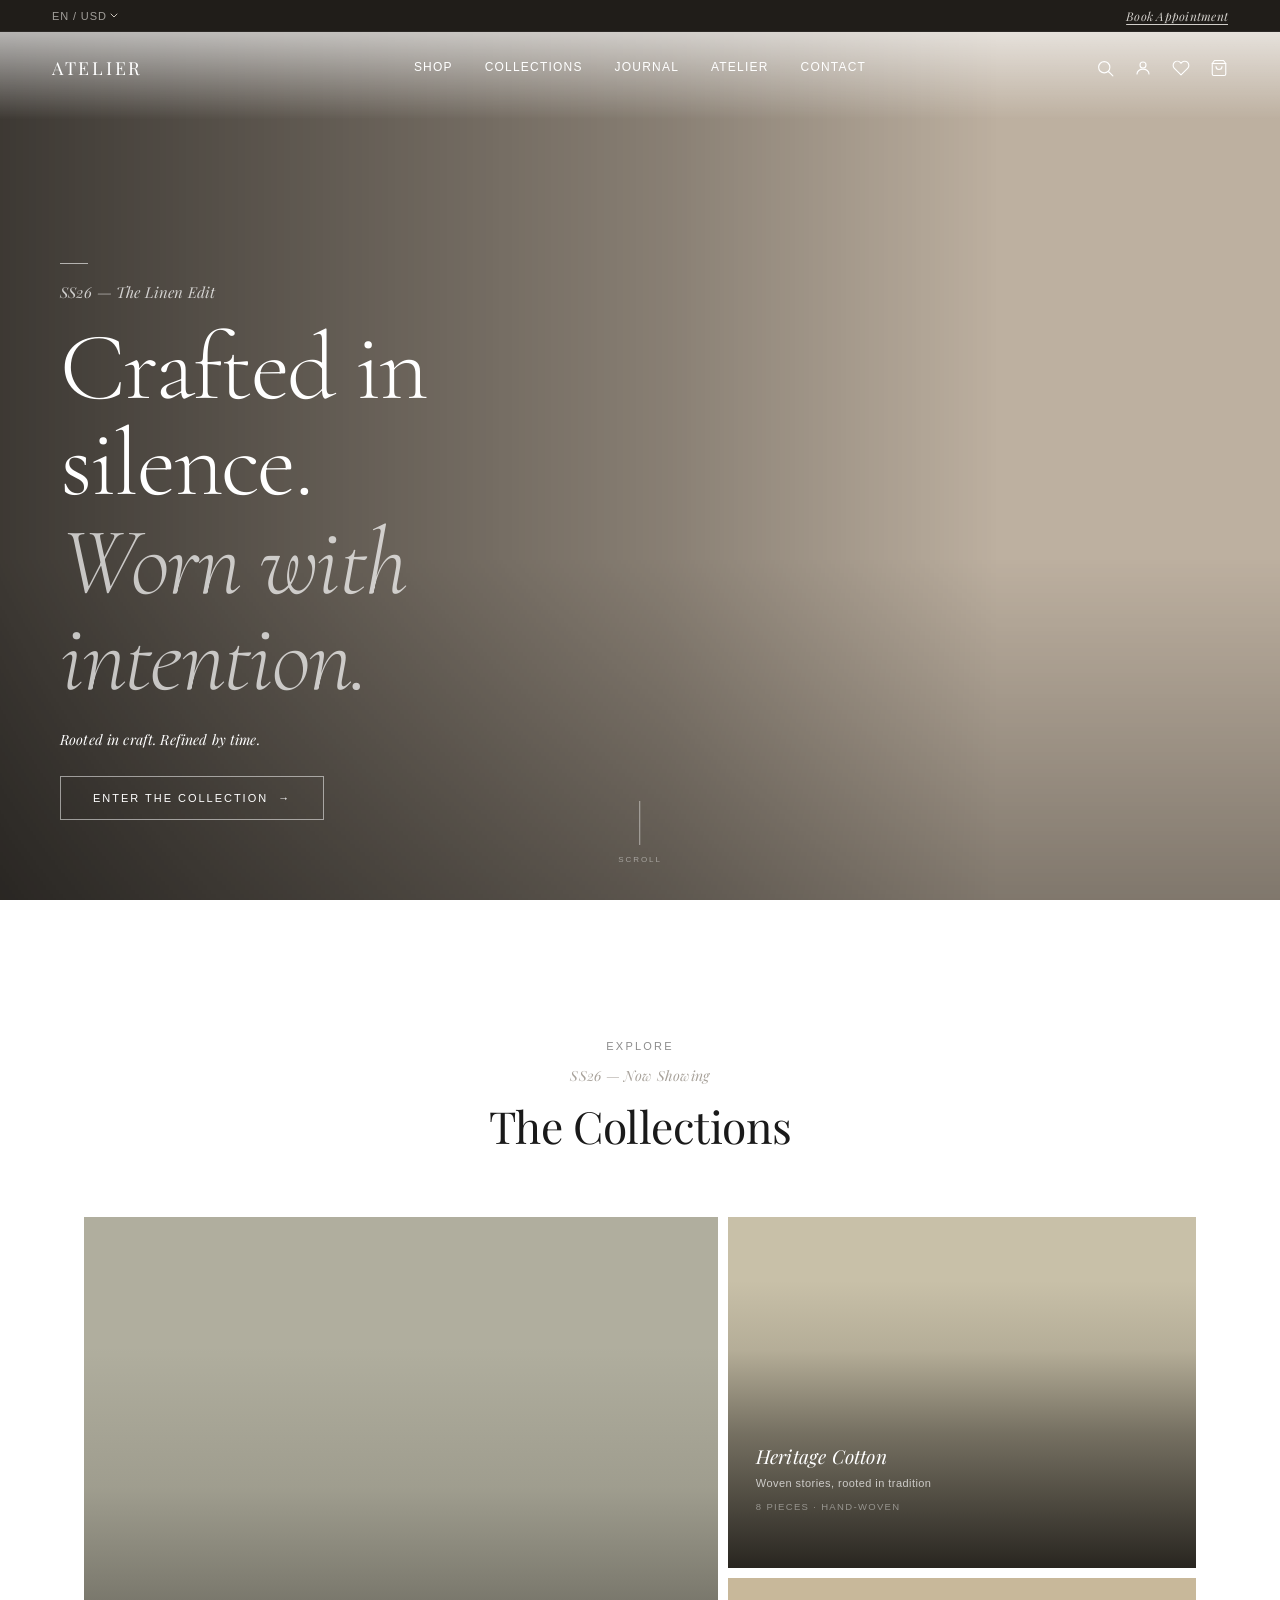
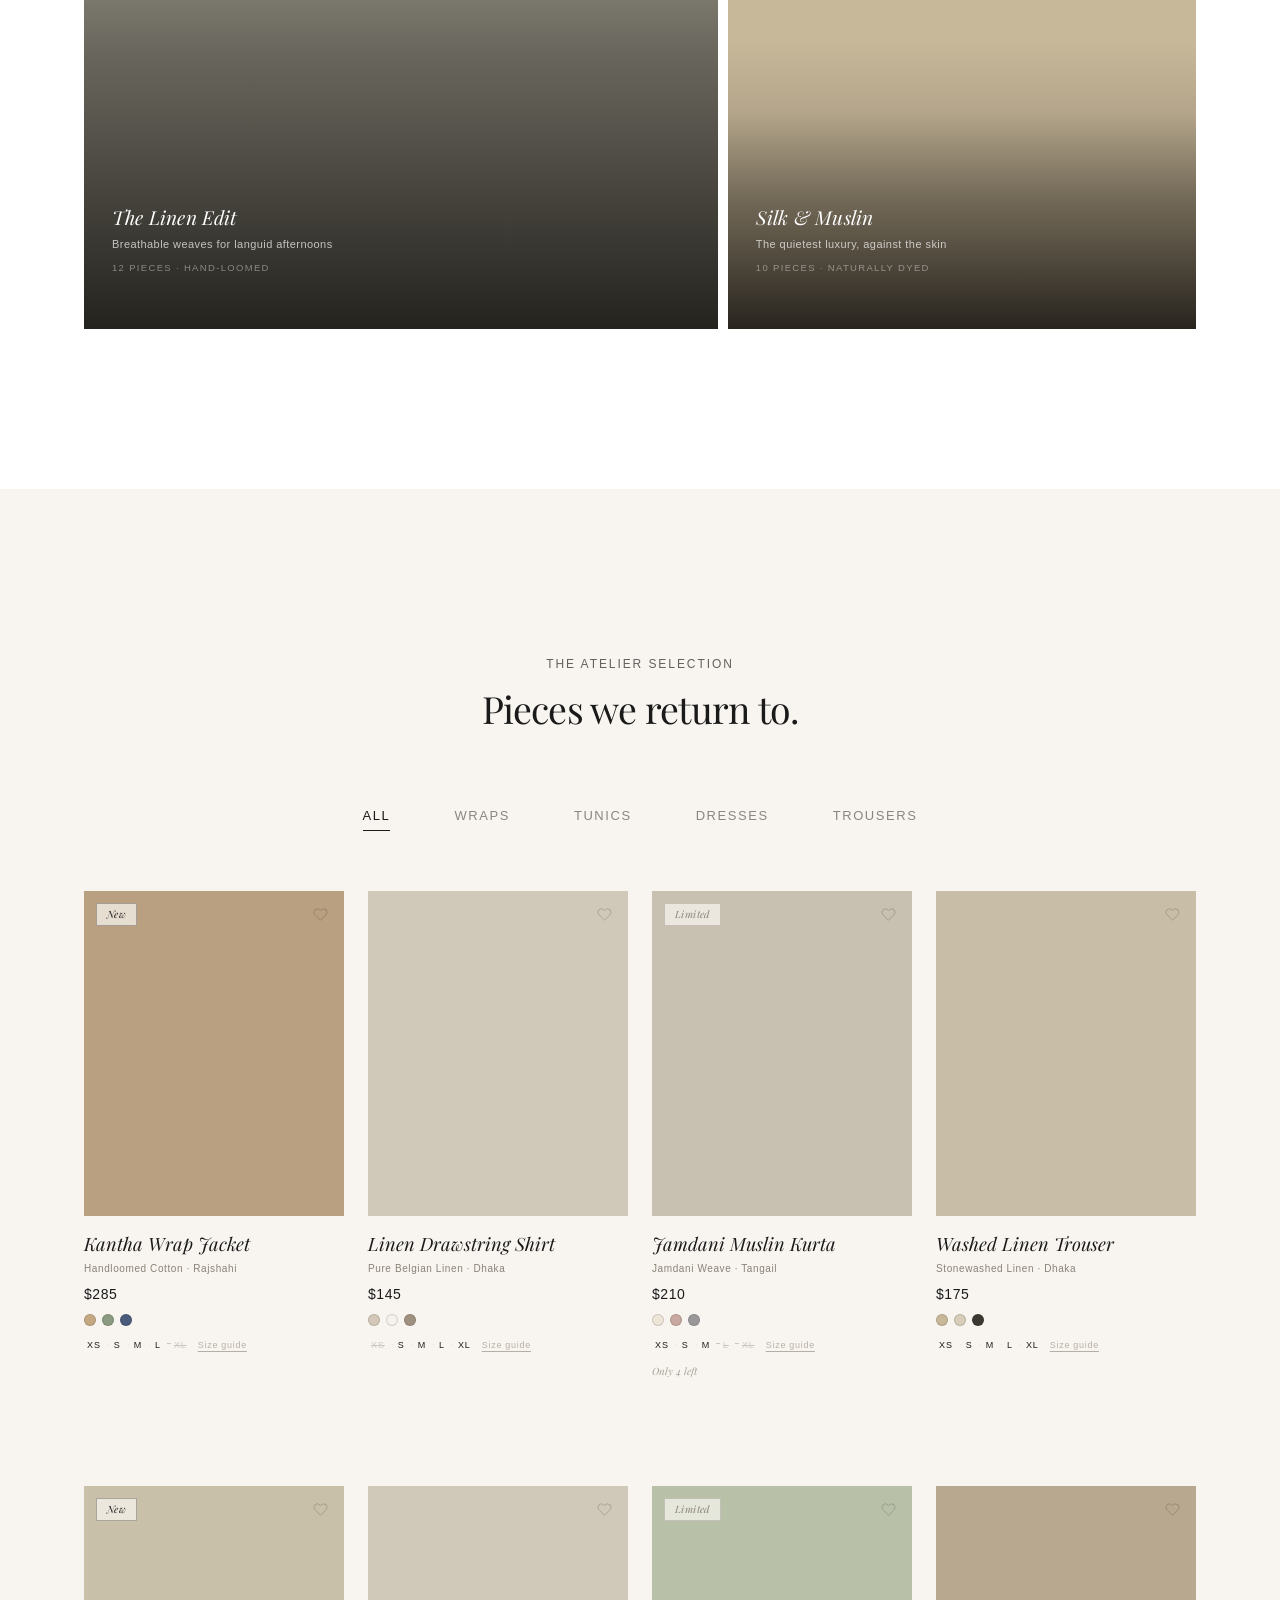
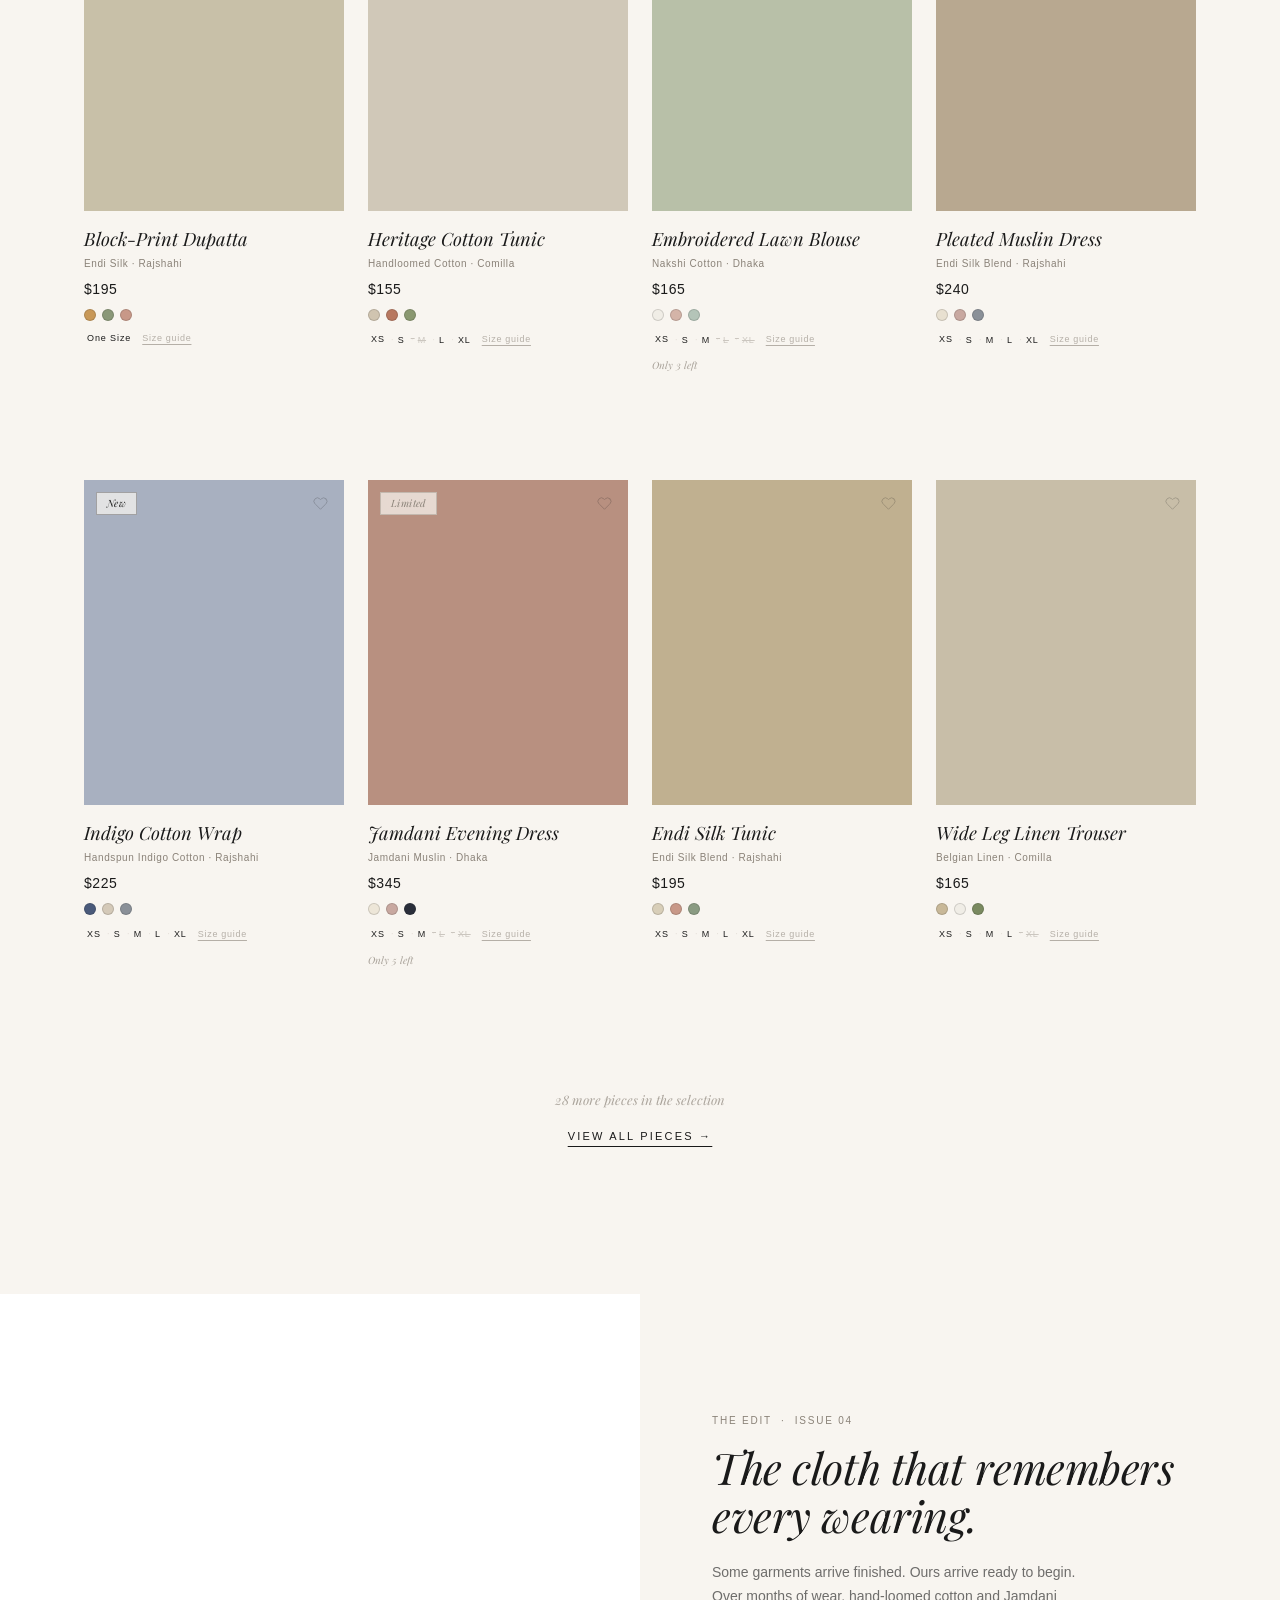
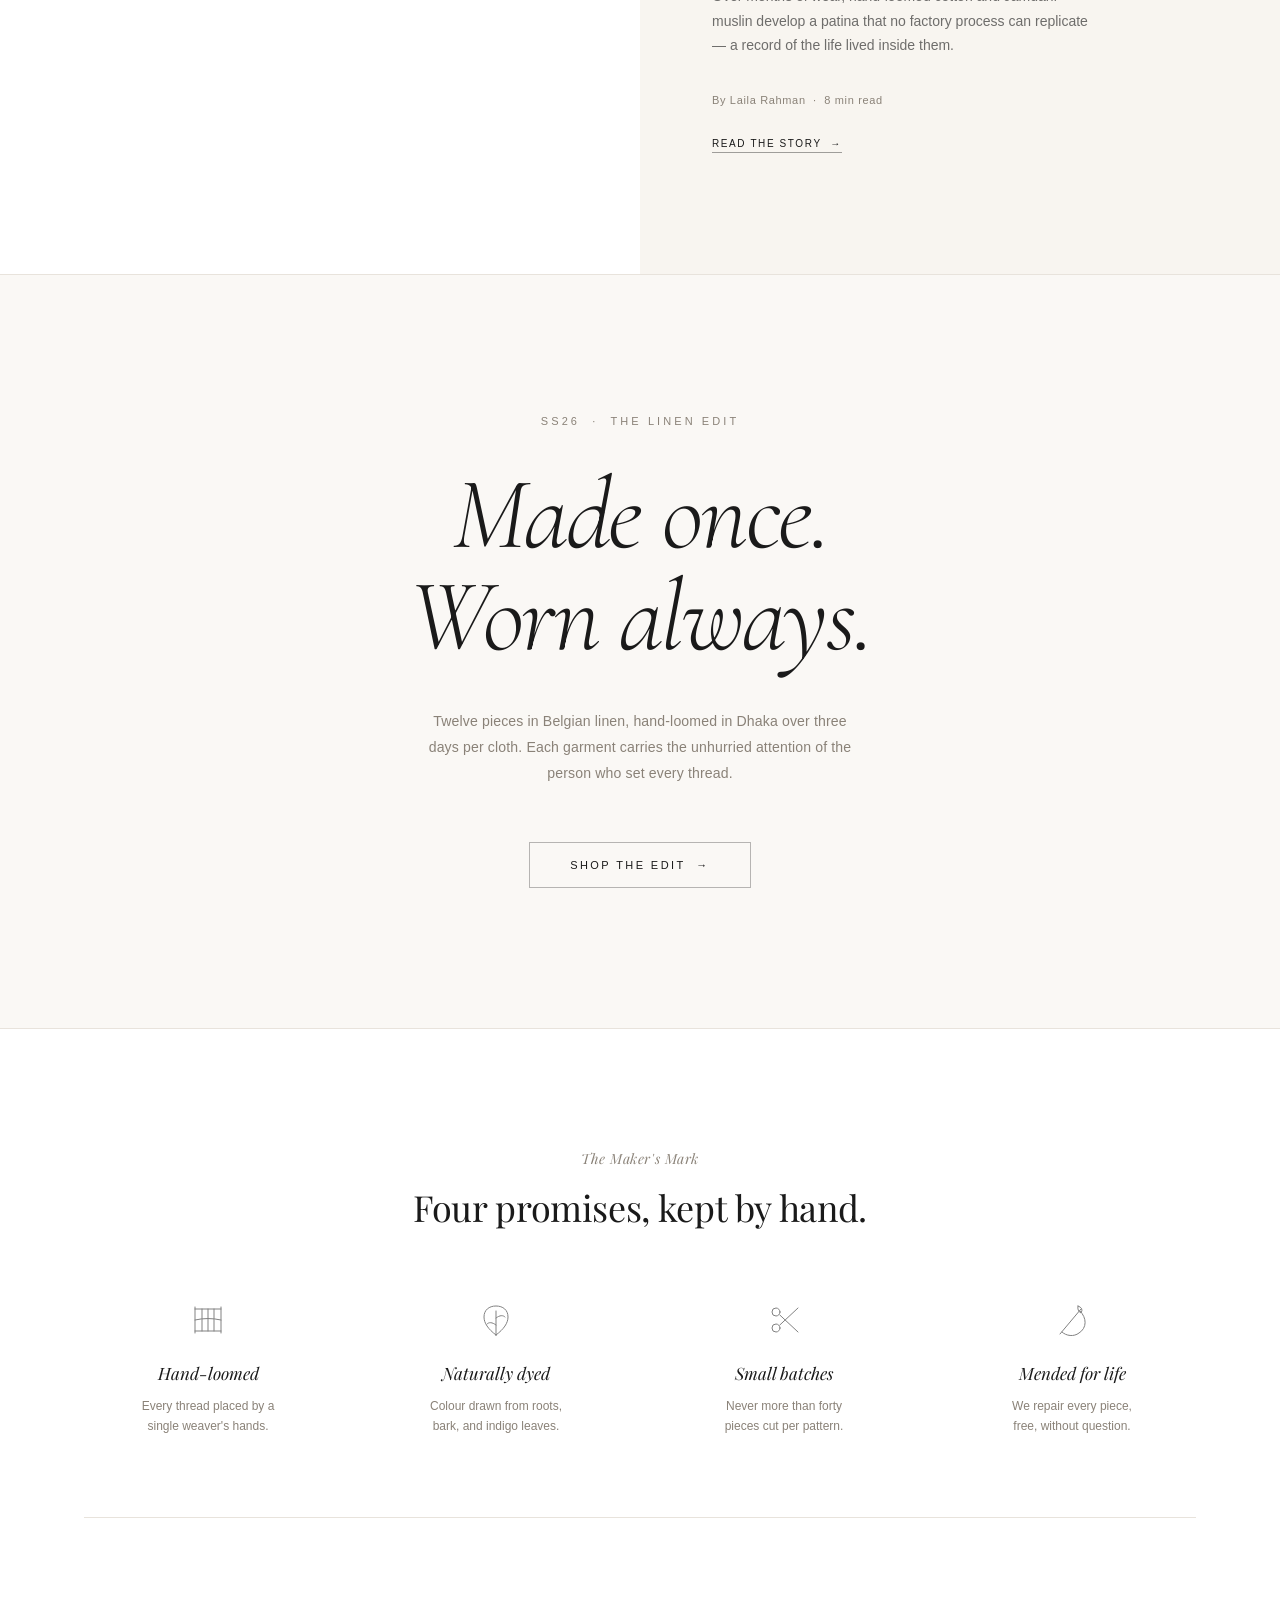
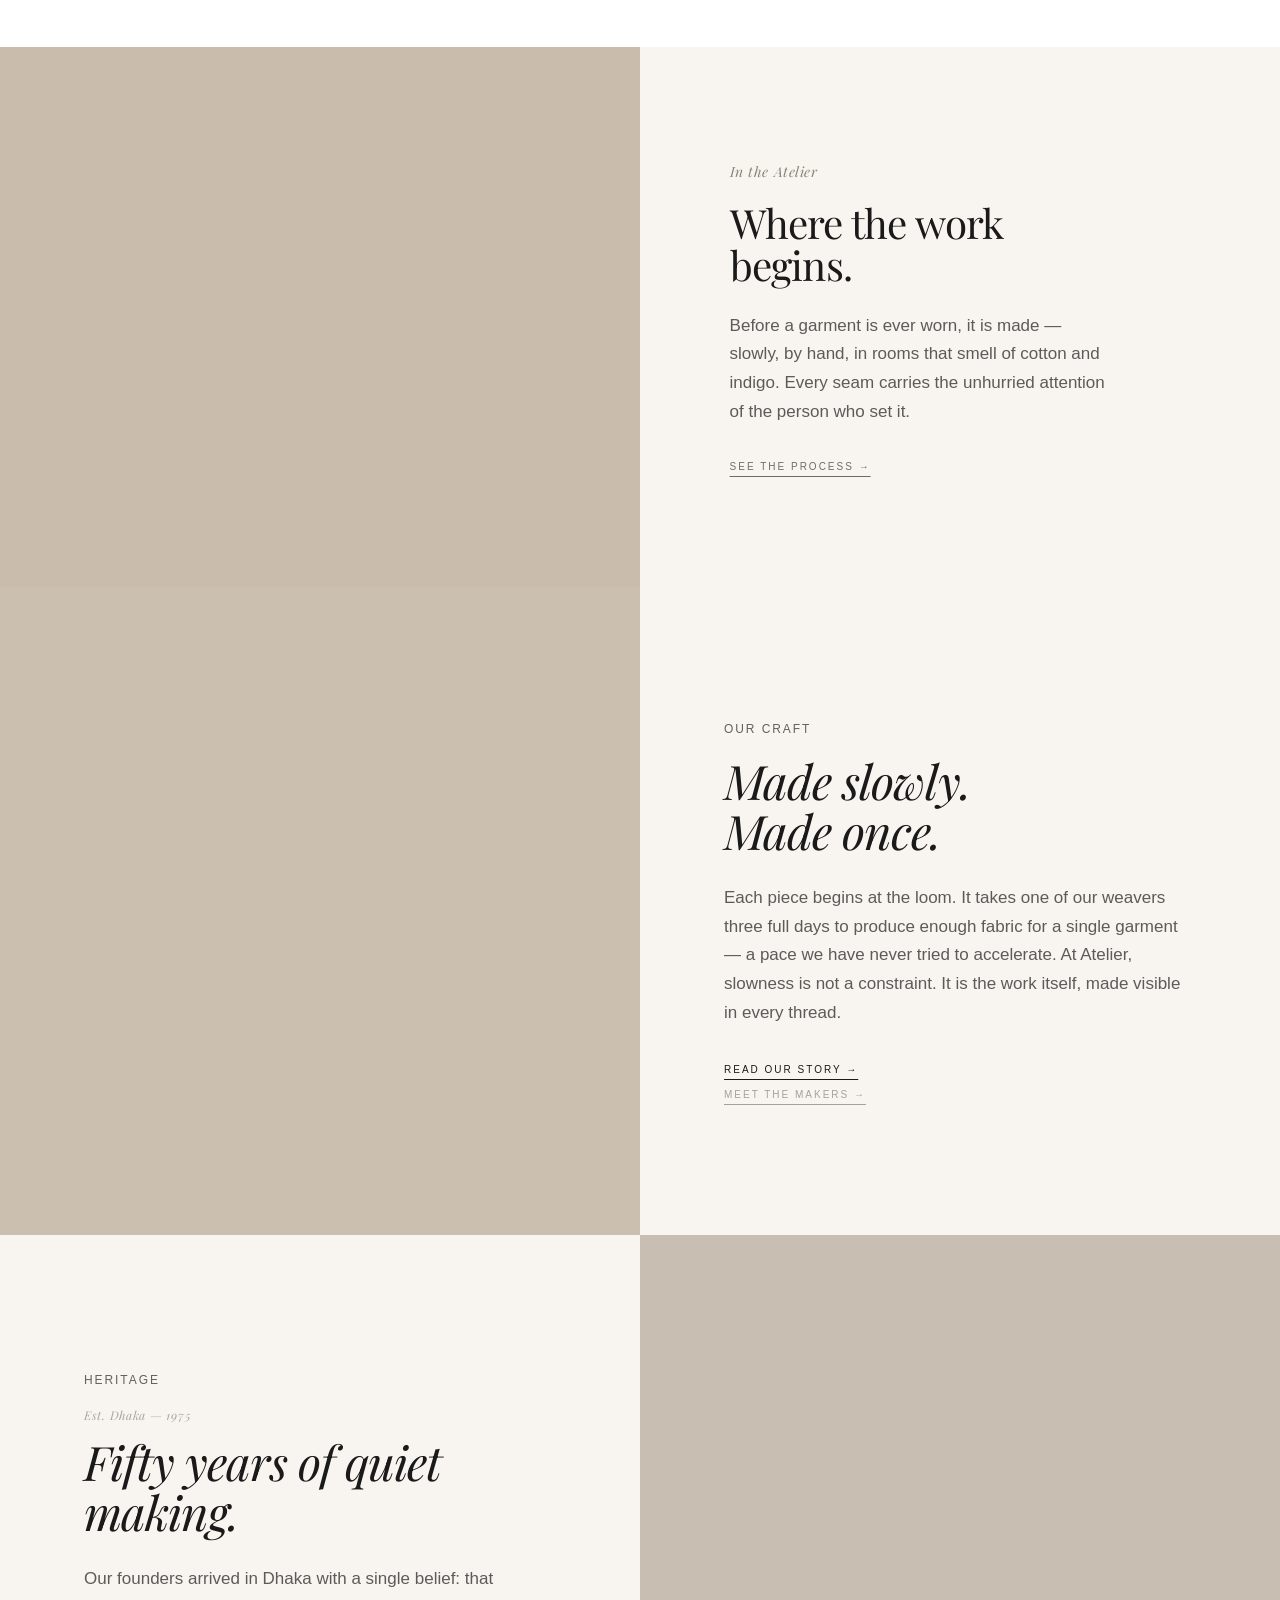
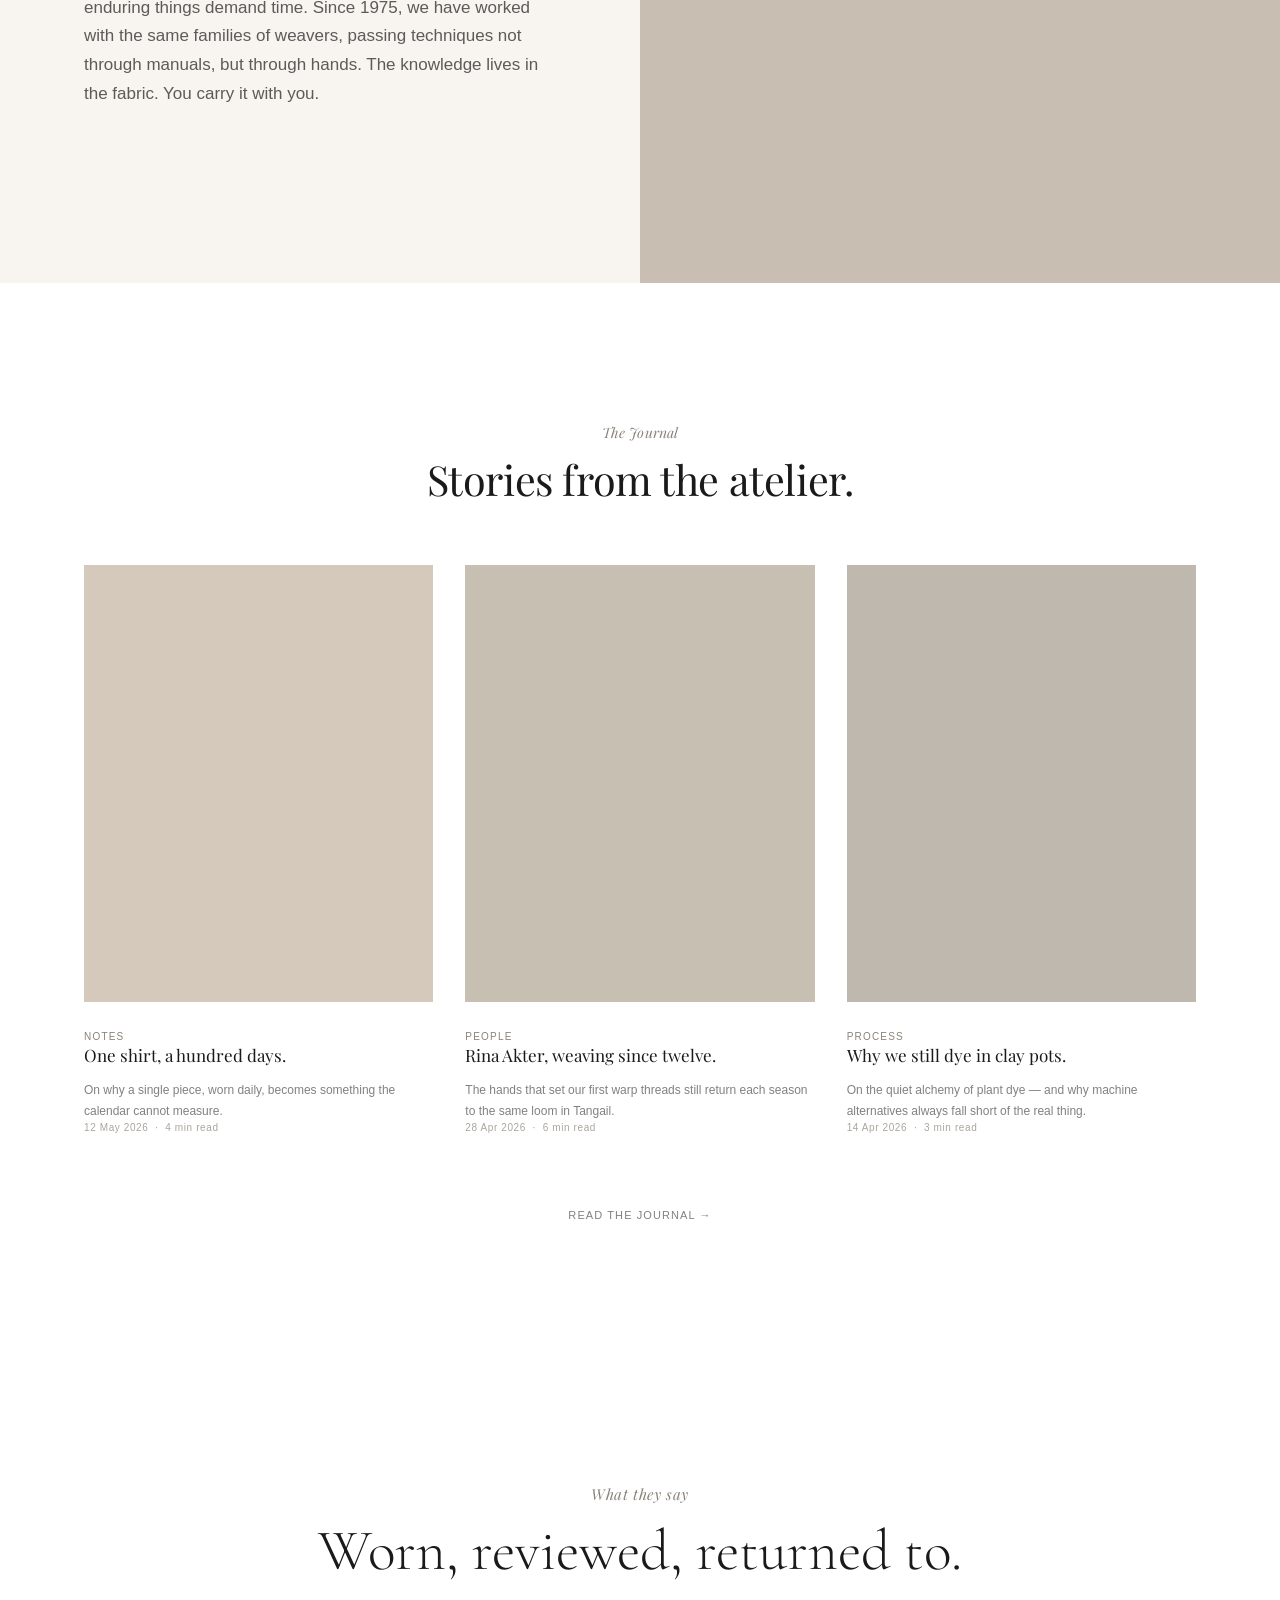
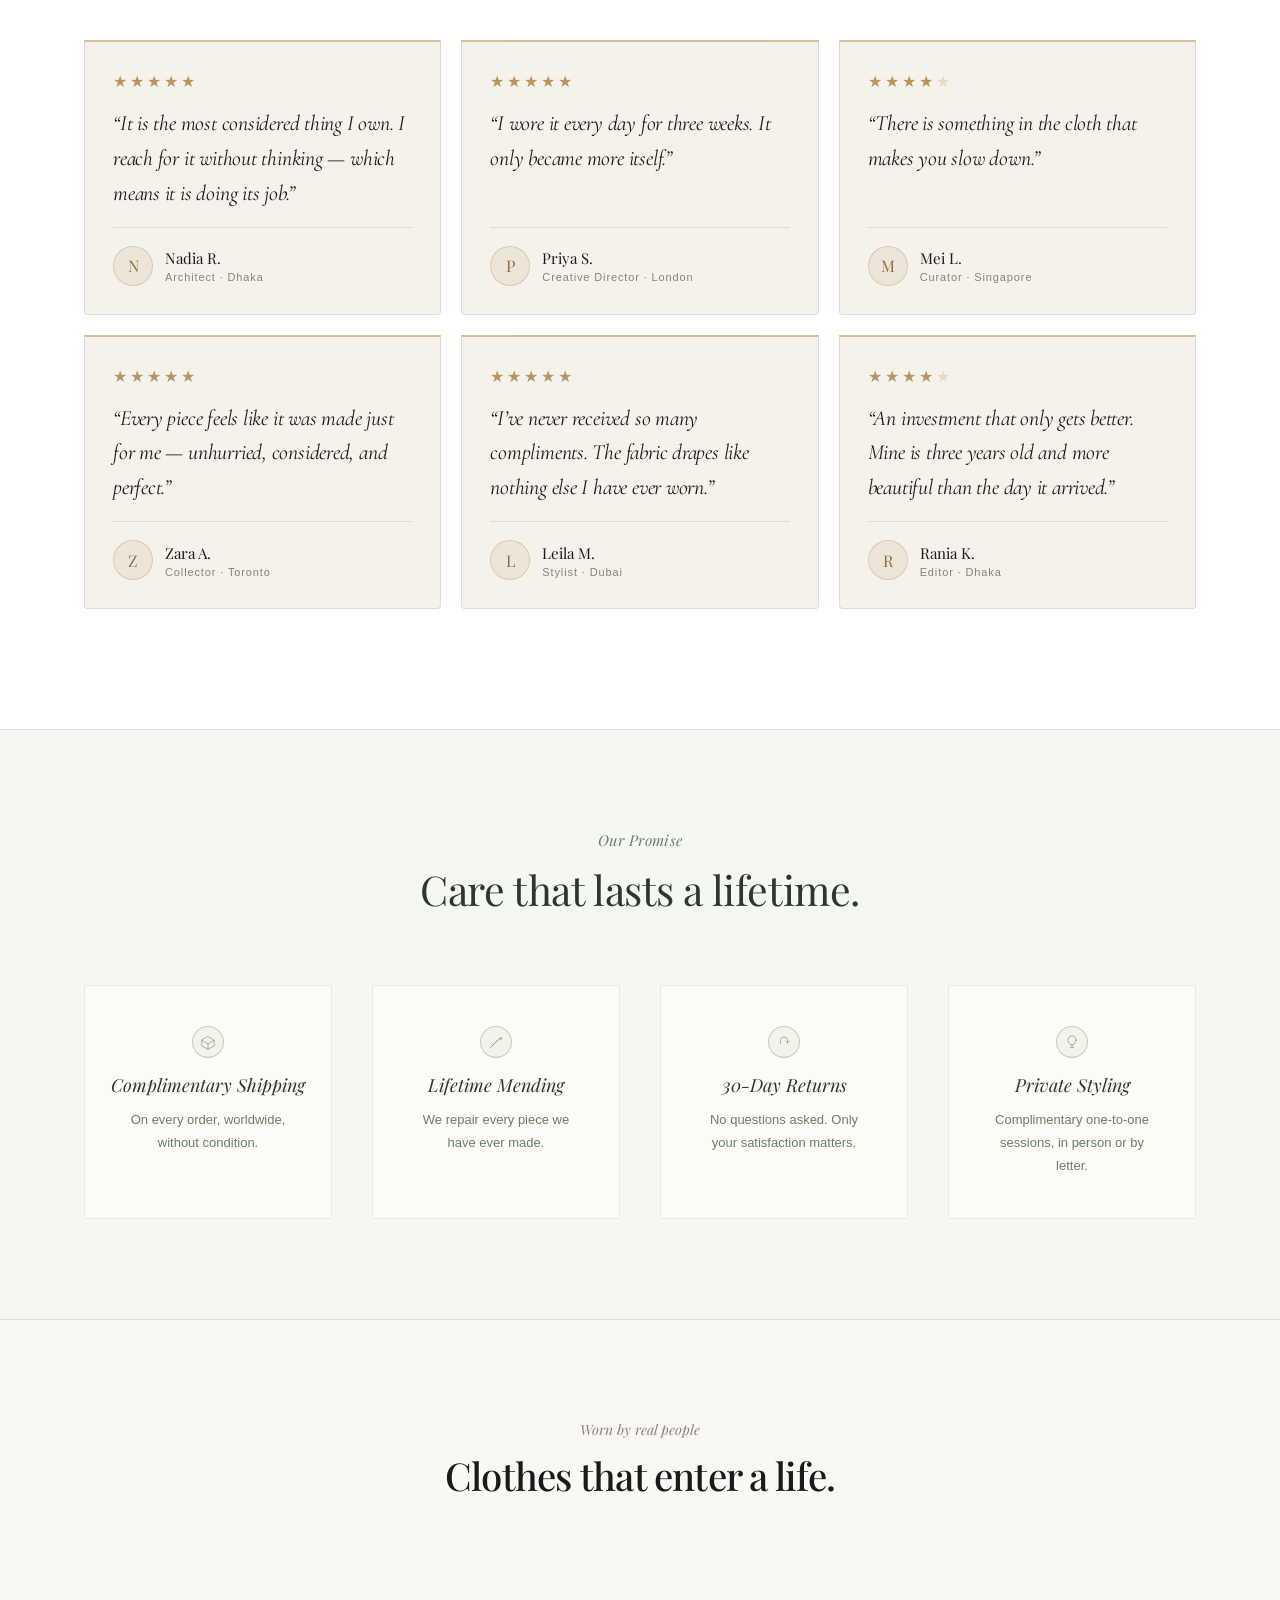
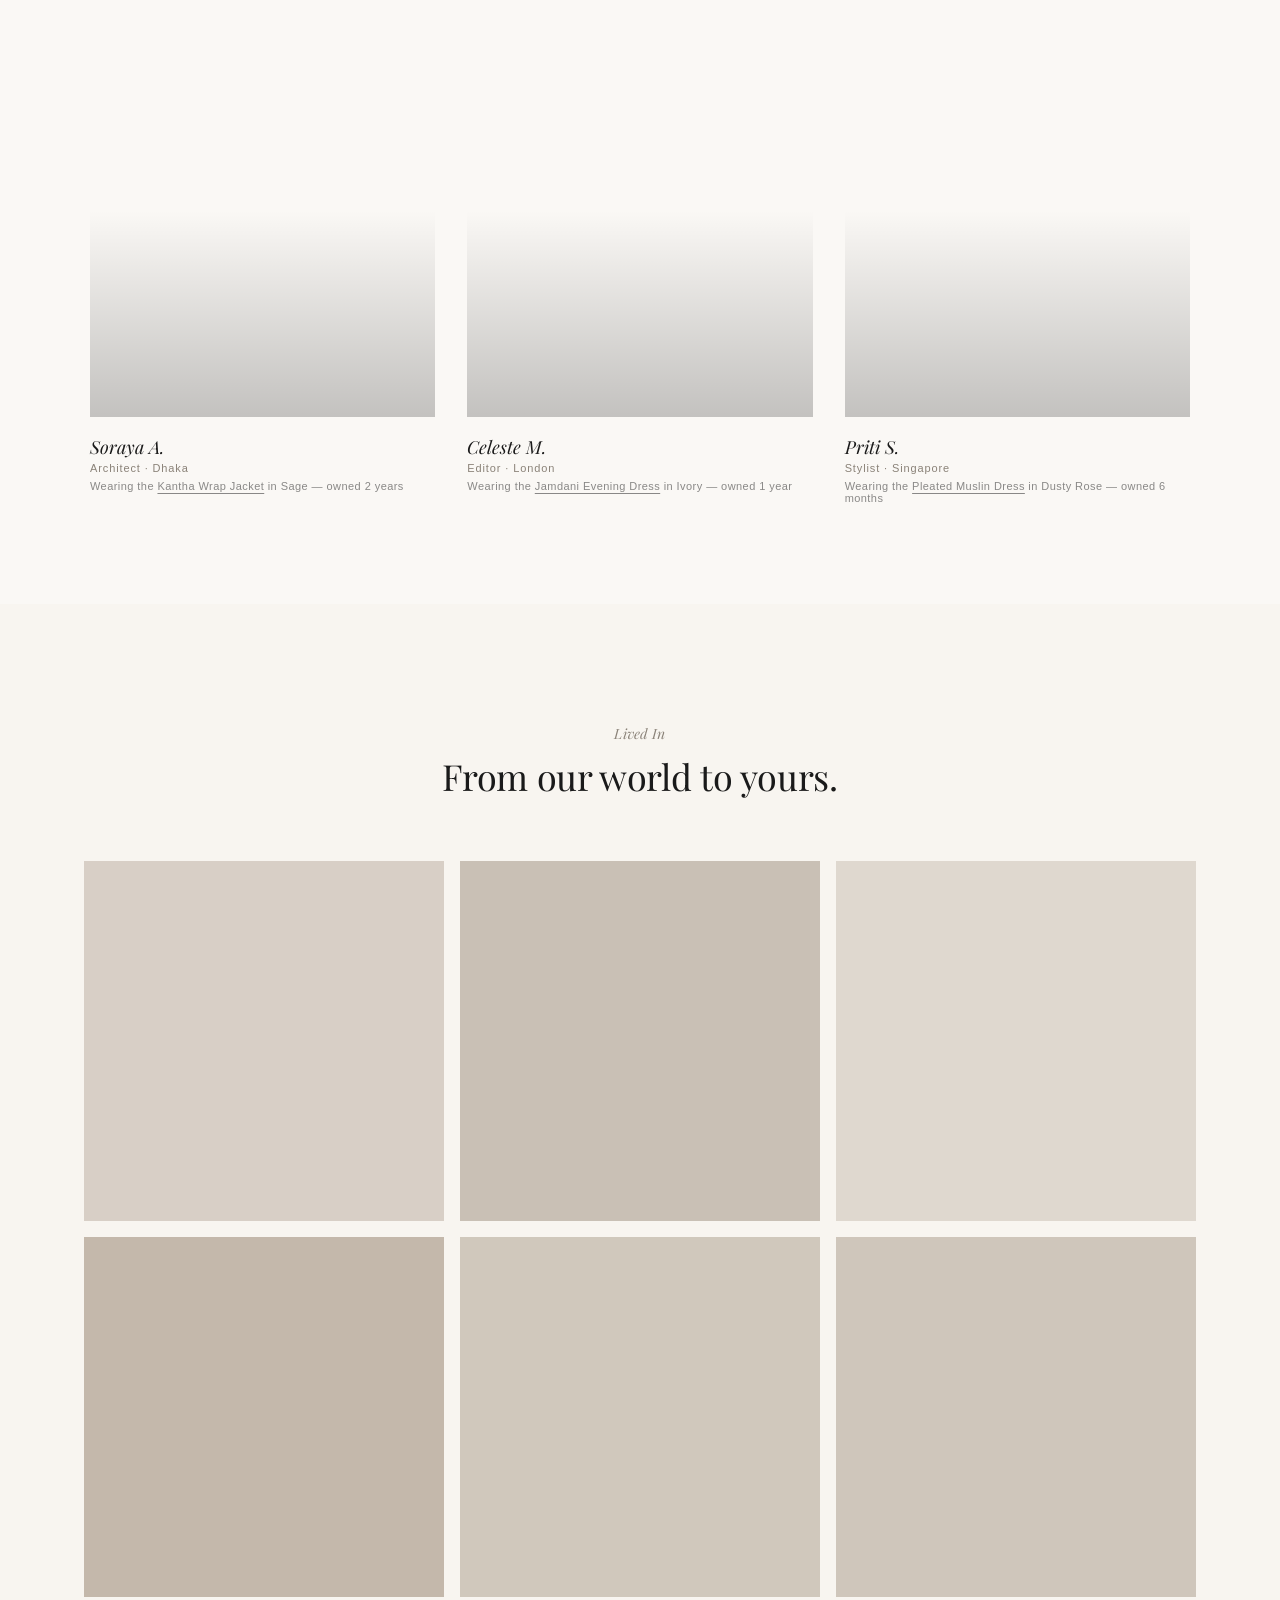
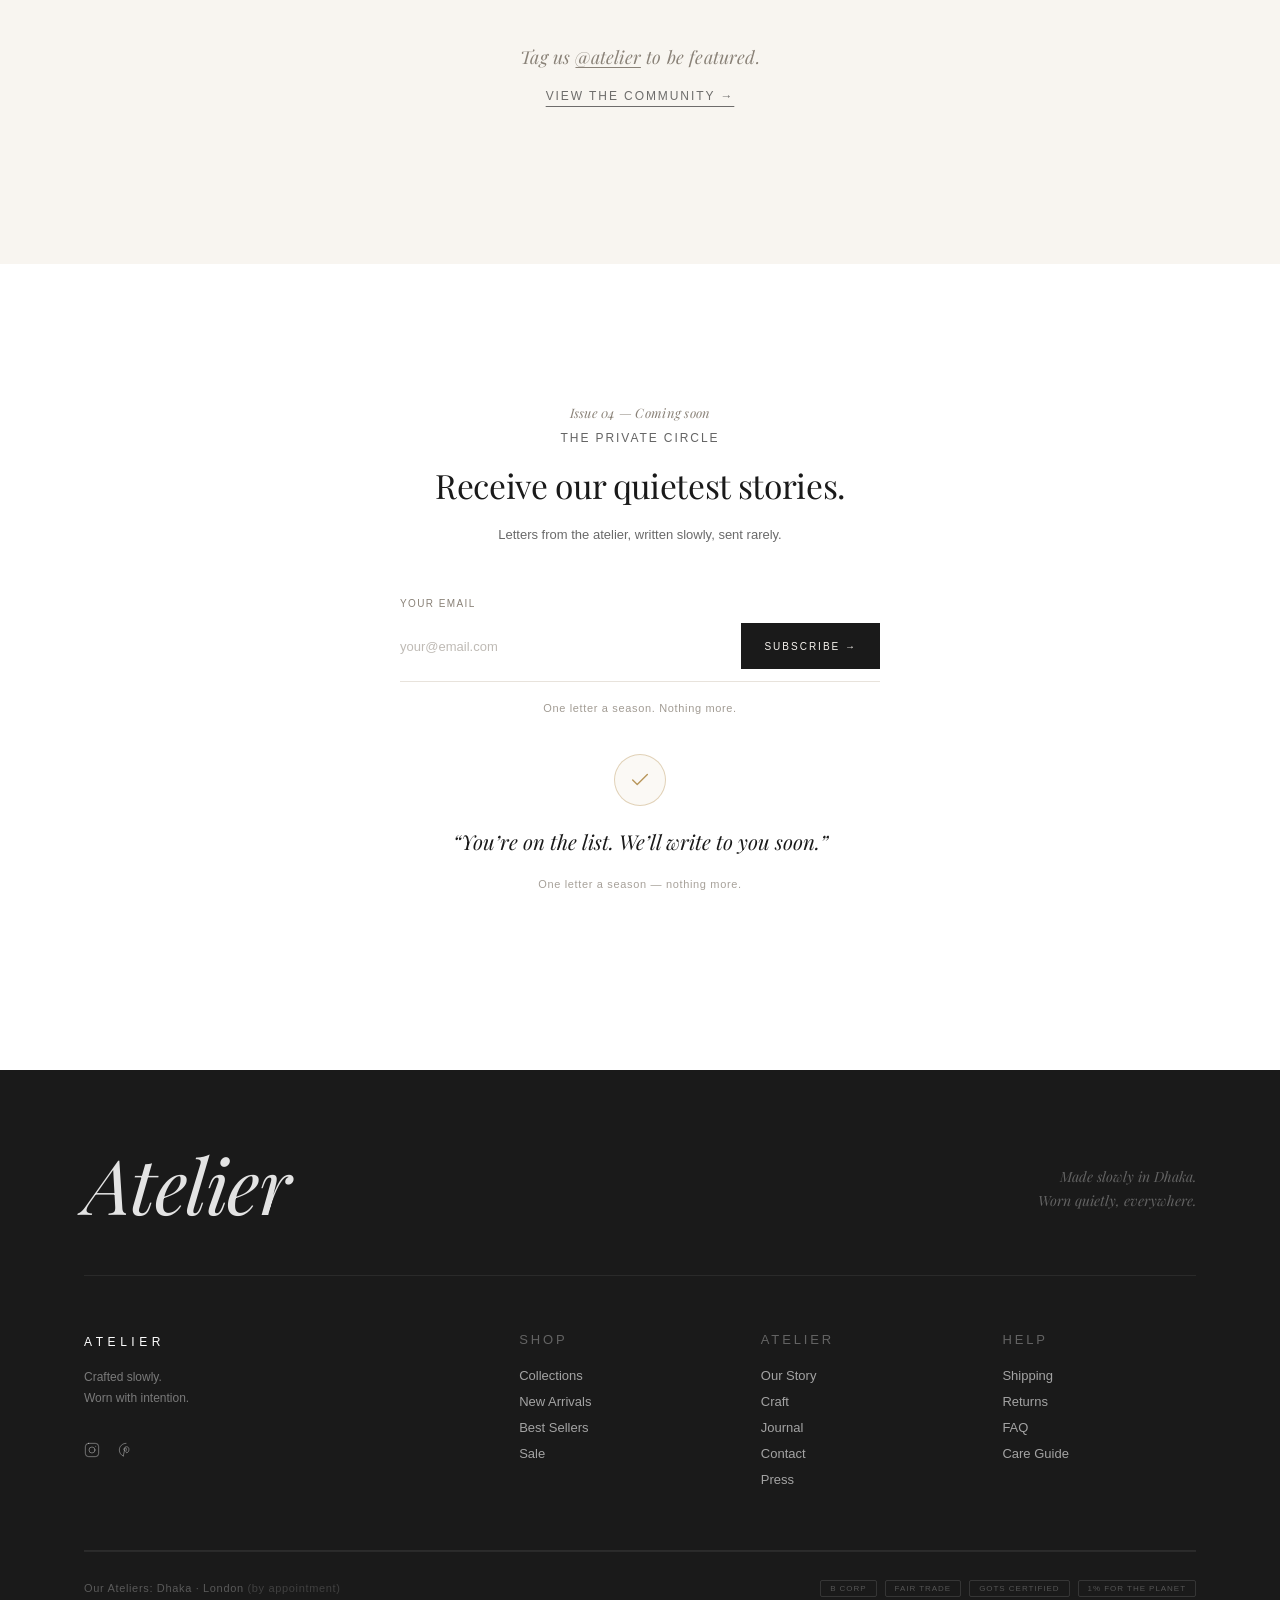
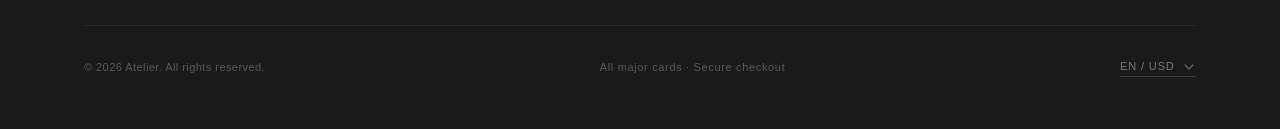
==== commit 4cbb5d61: "Fix collection page slug on Cloudflare Pages Add ?slug= query param to all collection links so colle" ====
--- a/index.html
+++ b/index.html
@@ -209,7 +209,7 @@
       <div class="collections__grid">
 
         <!-- Tile 1: Feature — spans full height on left -->
-        <a href="/collections/the-linen-edit" class="collection-tile collection-tile--feature">
+        <a href="/collections/the-linen-edit?slug=the-linen-edit" class="collection-tile collection-tile--feature">
           <div class="collection-tile__img-wrap">
             <div class="collection-tile__img collection-tile__img--linen"
                  role="img" aria-label="The Linen Edit — warm woven fabric editorial"></div>
@@ -225,7 +225,7 @@
         </a>
 
         <!-- Tile 2: Heritage Cotton — top right -->
-        <a href="/collections/heritage-cotton" class="collection-tile">
+        <a href="/collections/heritage-cotton?slug=heritage-cotton" class="collection-tile">
           <div class="collection-tile__img-wrap">
             <div class="collection-tile__img collection-tile__img--cotton"
                  role="img" aria-label="Heritage Cotton — handwoven textile editorial"></div>
@@ -241,7 +241,7 @@
         </a>
 
         <!-- Tile 3: Silk & Muslin — bottom right -->
-        <a href="/collections/silk-muslin" class="collection-tile">
+        <a href="/collections/silk-muslin?slug=silk-muslin" class="collection-tile">
           <div class="collection-tile__img-wrap">
             <div class="collection-tile__img collection-tile__img--silk"
                  role="img" aria-label="Silk and Muslin — draping fabric editorial"></div>
@@ -731,7 +731,7 @@
 
       <div class="selection__footer">
         <p class="selection__count-meta"><em>28 more pieces in the selection</em></p>
-        <a href="/collections/the-linen-edit" class="selection__view-all">View All Pieces &rarr;</a>
+        <a href="/collections/the-linen-edit?slug=the-linen-edit" class="selection__view-all">View All Pieces &rarr;</a>
       </div>
 
     </section>
@@ -1399,8 +1399,8 @@
           <span class="search-overlay__group-label">Suggested Collections</span>
           <div class="search-overlay__links">
             <a href="#collections" class="search-overlay__link">The Linen Edit</a>
-            <a href="/collections/heritage-cotton" class="search-overlay__link">Heritage Cotton</a>
-            <a href="/collections/silk-muslin"      class="search-overlay__link">Silk &amp; Muslin</a>
+            <a href="/collections/heritage-cotton?slug=heritage-cotton" class="search-overlay__link">Heritage Cotton</a>
+            <a href="/collections/silk-muslin?slug=silk-muslin"      class="search-overlay__link">Silk &amp; Muslin</a>
           </div>
         </div>
       </div>
@@ -1544,3 +1544,4 @@
 </body>
 </html>
 
+
--- a/css/styles.css
+++ b/css/styles.css
@@ -811,12 +811,12 @@
 .collections__eyebrow {
   display: block;
   font-family: var(--font-sans);
-  font-size: 12px;
+  font-size: 11px;
   font-weight: 500;
-  letter-spacing: 0.16em;
+  letter-spacing: 0.2em;
   text-transform: uppercase;
-  color: rgba(26, 26, 26, 0.68);
-  margin-bottom: 16px;
+  color: rgba(26, 26, 26, 0.5);
+  margin-bottom: 14px;
 }
 
 .collections__subeyebrow {
@@ -827,7 +827,7 @@
   font-style: italic;
   letter-spacing: 0.02em;
   color: var(--muted);
-  opacity: 0.8;
+  opacity: 0.75;
   margin-bottom: 14px;
 }
 
@@ -843,24 +843,25 @@
 
 /* ─── Asymmetric 2 + 1 grid ──────────────────────── */
 /*
-   Left col (57%): feature tile spanning both rows — portrait tall
-   Right col (1fr): two landscape tiles stacked
+   Left col (57 %): feature tile spans both rows — tall portrait
+   Right col (1fr): two tiles stacked, each 4 / 3
 */
 .collections__grid {
   display: grid;
   grid-template-columns: 57% 1fr;
-  gap: 14px;
+  gap: 10px;
 }
 
 /* ─── Tile base ──────────────────────────────────── */
 .collection-tile {
-  display: flex;
-  flex-direction: column;
+  display: block;
+  position: relative;
+  overflow: hidden;
   text-decoration: none;
   color: inherit;
   cursor: pointer;
 
-  /* Scroll-reveal: initial hidden state (JS adds .is-visible) */
+  /* Scroll-reveal */
   opacity: 0;
   transform: translateY(28px);
   transition:
@@ -873,45 +874,61 @@
   transform: translateY(0);
 }
 
-/* Stagger: each tile delays a beat more than the last */
+/* Stagger */
 .collections__grid .collection-tile:nth-child(1) { transition-delay: 0ms;   }
 .collections__grid .collection-tile:nth-child(2) { transition-delay: 90ms;  }
 .collections__grid .collection-tile:nth-child(3) { transition-delay: 180ms; }
 
-/* ─── Feature tile (left, spans both rows) ───────── */
+/* ─── Right tiles get an explicit aspect ratio ────── */
+.collection-tile:not(.collection-tile--feature) {
+  aspect-ratio: 4 / 3;
+}
+
+/* ─── Feature tile spans both grid rows ──────────── */
 .collection-tile--feature {
   grid-row: 1 / 3;
 }
 
-/* ─── Image wrapper — clips the scale-zoom ───────── */
+/* ─── Image wrapper fills the whole tile ─────────── */
 .collection-tile__img-wrap {
+  position: absolute;
+  inset: 0;
   overflow: hidden;
 }
 
-/* Feature: image fills the full spanned height */
-.collection-tile--feature .collection-tile__img-wrap {
-  flex: 1;
-  min-height: 440px;
-}
-
-/* Right tiles: locked landscape ratio */
-.collection-tile:not(.collection-tile--feature) .collection-tile__img-wrap {
-  aspect-ratio: 4 / 3;
-  flex: 0 0 auto;
-}
-
-/* ─── Image placeholder + slow zoom on hover ─────── */
+/* ─── Gradient overlay — dark at bottom for legibility */
+.collection-tile__img-wrap::after {
+  content: '';
+  position: absolute;
+  inset: 0;
+  background: linear-gradient(
+    to top,
+    rgba(10, 8, 6, 0.84) 0%,
+    rgba(10, 8, 6, 0.44) 38%,
+    rgba(10, 8, 6, 0.10) 62%,
+    transparent 82%
+  );
+  z-index: 1;
+  transition: opacity 0.55s var(--ease-out);
+}
+
+/* On hover: gradient lifts slightly so the image breathes */
+.collection-tile:hover .collection-tile__img-wrap::after {
+  opacity: 0.88;
+}
+
+/* ─── Image: slow zoom on hover ───────────────────── */
 .collection-tile__img {
   width: 100%;
   height: 100%;
   background-size: cover;
   background-position: center;
-  transition: transform 0.55s var(--ease-out);
+  transition: transform 0.70s var(--ease-out);
 }
 
 .collection-tile:hover .collection-tile__img,
 .collection-tile:focus-visible .collection-tile__img {
-  transform: scale(1.035);
+  transform: scale(1.04);
 }
 
 /* Warm-neutral editorial palettes per collection */
@@ -921,7 +938,6 @@
 }
 
 .collection-tile__img--cotton {
-  /* Heritage Cotton — woman in handloomed ivory cotton, warm Dhaka courtyard light */
   background-color: #C8C0A8;
   background-image: url("https://images.pexels.com/photos/30703860/pexels-photo-30703860.jpeg?auto=compress&cs=tinysrgb&w=800&h=600&fit=crop");
 }
@@ -931,71 +947,85 @@
   background-image: url("https://images.pexels.com/photos/30669356/pexels-photo-30669356.jpeg?auto=compress&cs=tinysrgb&w=800&h=600&fit=crop");
 }
 
-/* ─── Text block beneath image ───────────────────── */
+/* ─── Text body: sits over the gradient ──────────── */
 .collection-tile__body {
-  padding: 20px 0 6px;
+  position: absolute;
+  bottom: 0;
+  left: 0;
+  right: 0;
+  padding: 28px 28px 26px;
+  z-index: 2;
+  display: flex;
+  flex-direction: column;
+}
+
+.collection-tile__text {
   display: flex;
   flex-direction: column;
 }
 
 .collection-tile__name {
   font-family: var(--font-serif);
-  font-size: clamp(17px, 1.45vw, 21px);
+  font-size: clamp(18px, 1.5vw, 24px);
   font-weight: 400;
   font-style: italic;
-  line-height: 1.25;
-  color: var(--charcoal);
-  margin-bottom: 6px;
+  line-height: 1.2;
+  color: #fff;
+  margin-bottom: 7px;
+  letter-spacing: 0.01em;
 }
 
 .collection-tile__desc {
   font-family: var(--font-sans);
   font-size: 11px;
   font-weight: 400;
-  letter-spacing: 0.03em;
-  color: var(--muted);
-  line-height: 1.65;
+  letter-spacing: 0.04em;
+  color: rgba(255, 255, 255, 0.70);
+  line-height: 1.6;
 }
 
 .collection-tile__meta {
   font-family: var(--font-sans);
-  font-size: 10px;
-  font-weight: 400;
-  letter-spacing: 0.11em;
+  font-size: 9.5px;
+  font-weight: 400;
+  letter-spacing: 0.14em;
   text-transform: uppercase;
-  color: var(--muted);
-  opacity: 0.55;
-  margin-top: 10px;
-}
-
-/* ─── "View Collection →" — revealed on hover ────── */
-/* Rises upward 8px; 400ms ease per spec */
+  color: rgba(255, 255, 255, 0.42);
+  margin-top: 9px;
+}
+
+/* ─── "View Collection →" — rises on hover ───────── */
 .collection-tile__cta {
   display: inline-block;
   font-family: var(--font-sans);
   font-size: 10px;
-  font-weight: 400;
+  font-weight: 500;
   letter-spacing: 0.18em;
   text-transform: uppercase;
-  color: var(--charcoal);
-  margin-top: 14px;
+  color: #fff;
+  margin-top: 16px;
+  padding-bottom: 2px;
+  border-bottom: 1px solid rgba(255, 255, 255, 0.35);
+  align-self: flex-start;
   opacity: 0;
-  transform: translateY(8px);
+  transform: translateY(7px);
   transition:
-    opacity   0.4s ease,
-    transform 0.4s ease;
-}
-
-.collection-tile:hover    .collection-tile__cta,
+    opacity   0.38s ease,
+    transform 0.38s ease,
+    border-color 0.38s ease;
+}
+
+.collection-tile:hover .collection-tile__cta,
 .collection-tile:focus-within .collection-tile__cta {
   opacity: 1;
   transform: translateY(0);
+  border-color: rgba(255, 255, 255, 0.70);
 }
 
 /* ─── Keyboard focus ──────────────────────────────── */
 .collection-tile:focus-visible {
-  outline: 1px solid var(--charcoal);
-  outline-offset: 4px;
+  outline: 2px solid rgba(255, 255, 255, 0.8);
+  outline-offset: -4px;
 }
 
 /* ─── Reduced motion: skip all animation ─────────── */
@@ -1028,22 +1058,23 @@
 
   .collections__grid {
     grid-template-columns: 1fr 1fr;
-    gap: 12px;
+    gap: 10px;
   }
 
   .collection-tile--feature {
     grid-column: 1 / 3;
     grid-row: auto;
-  }
-
-  .collection-tile--feature .collection-tile__img-wrap {
     aspect-ratio: 16 / 7;
-    flex: 0 0 auto;
-    min-height: 0;
-  }
-
-  .collection-tile:not(.collection-tile--feature) .collection-tile__img-wrap {
+  }
+
+  .collection-tile:not(.collection-tile--feature) {
     aspect-ratio: 1 / 1;
+  }
+
+  /* On tablet the CTA is always readable */
+  .collection-tile__cta {
+    opacity: 1;
+    transform: none;
   }
 }
 
@@ -1059,22 +1090,24 @@
 
   .collections__grid {
     grid-template-columns: 1fr;
-    gap: 40px;
+    gap: 10px;
   }
 
   .collection-tile--feature {
     grid-column: auto;
     grid-row: auto;
-  }
-
-  .collection-tile--feature .collection-tile__img-wrap,
-  .collection-tile:not(.collection-tile--feature) .collection-tile__img-wrap {
+    aspect-ratio: 3 / 4;
+  }
+
+  .collection-tile:not(.collection-tile--feature) {
     aspect-ratio: 4 / 3;
-    flex: 0 0 auto;
-    min-height: 0;
-  }
-
-  /* Always show CTA on touch devices (no persistent hover) */
+  }
+
+  .collection-tile__body {
+    padding: 22px 22px 20px;
+  }
+
+  /* Always show CTA on touch */
   .collection-tile__cta {
     opacity: 1;
     transform: none;
